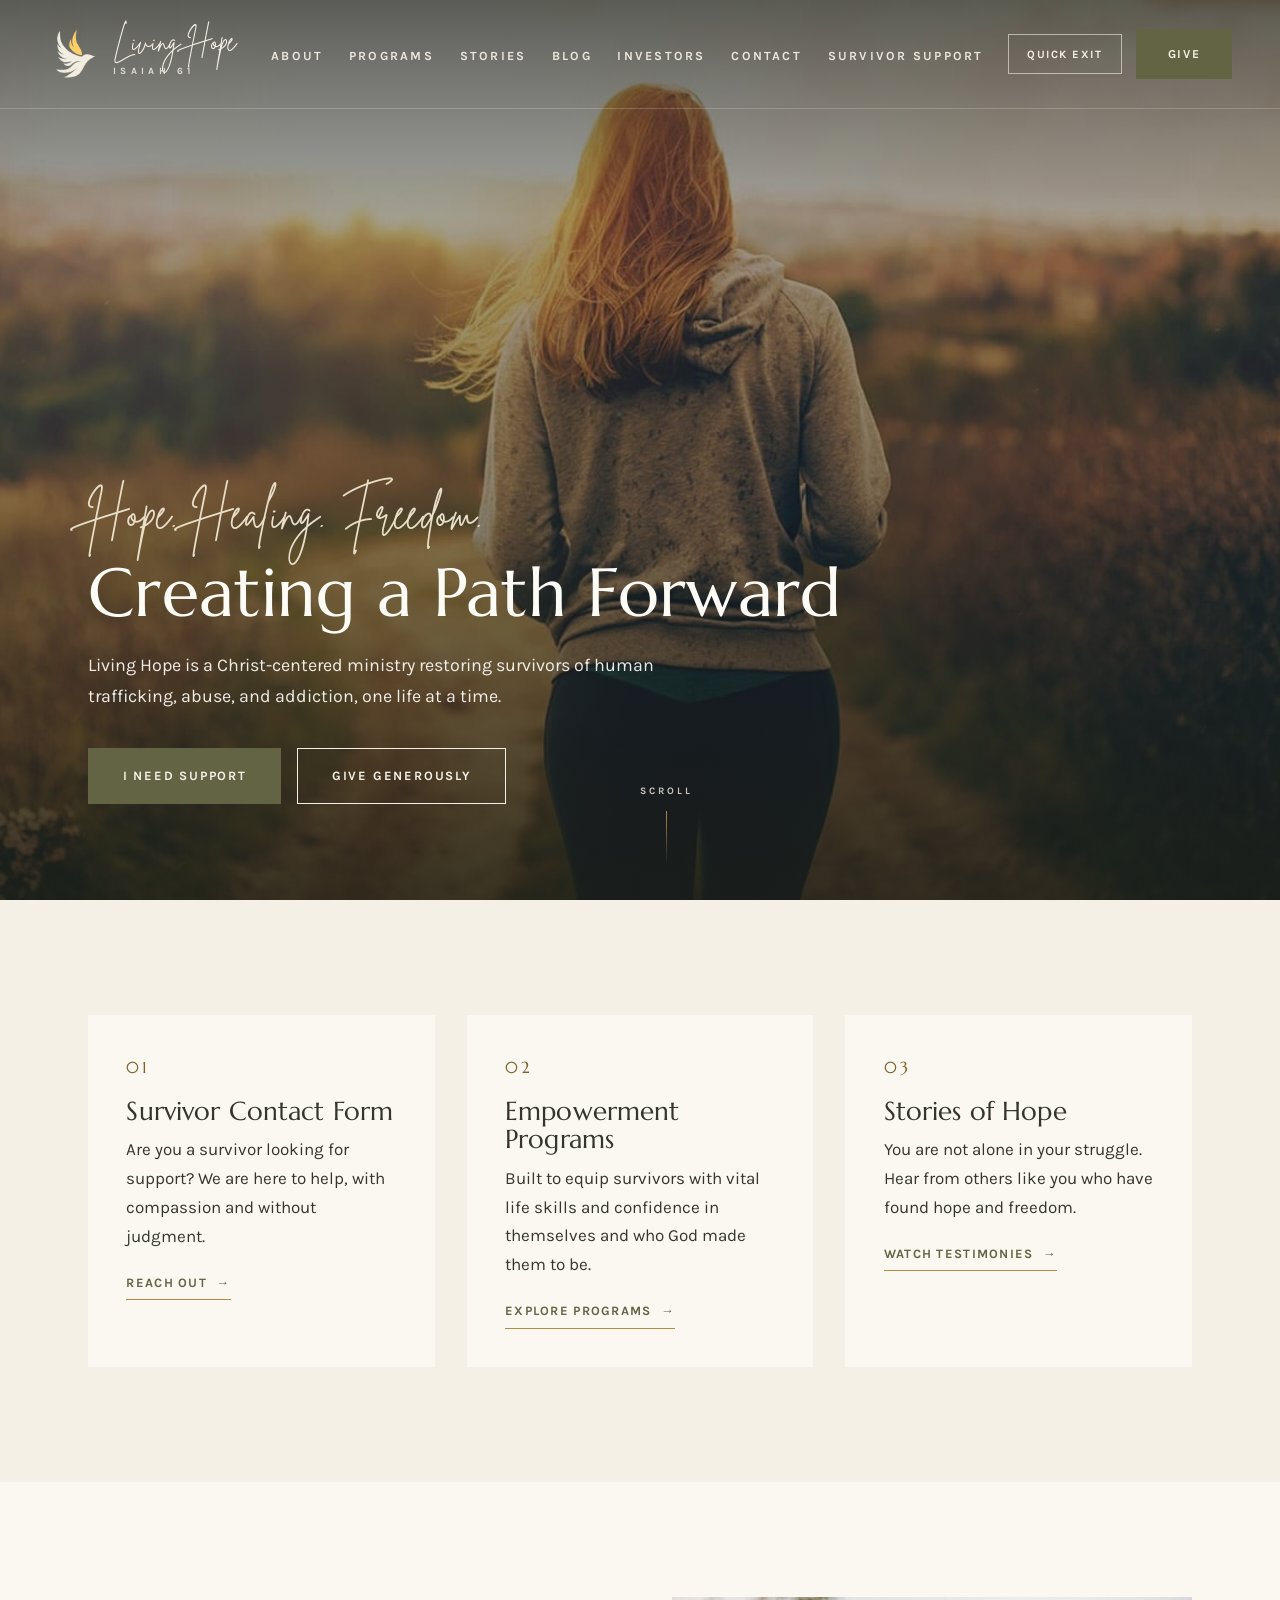
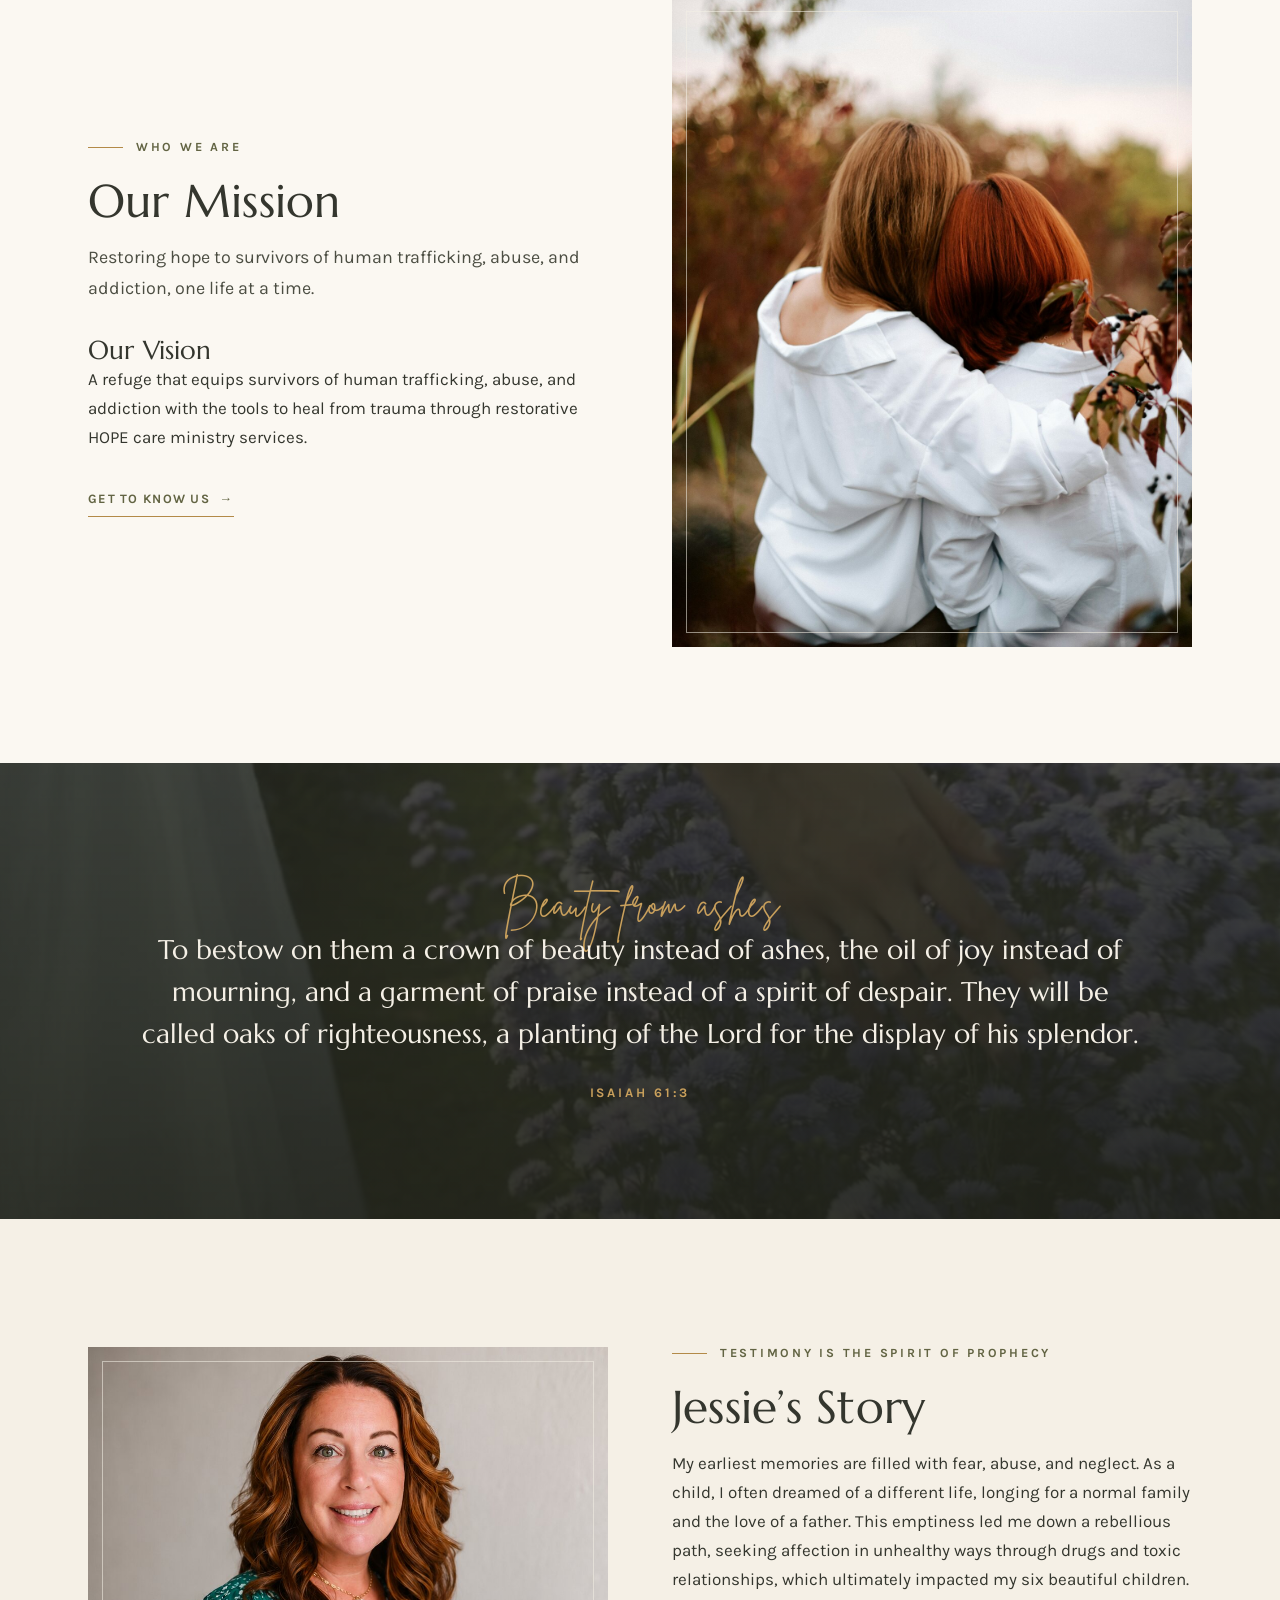
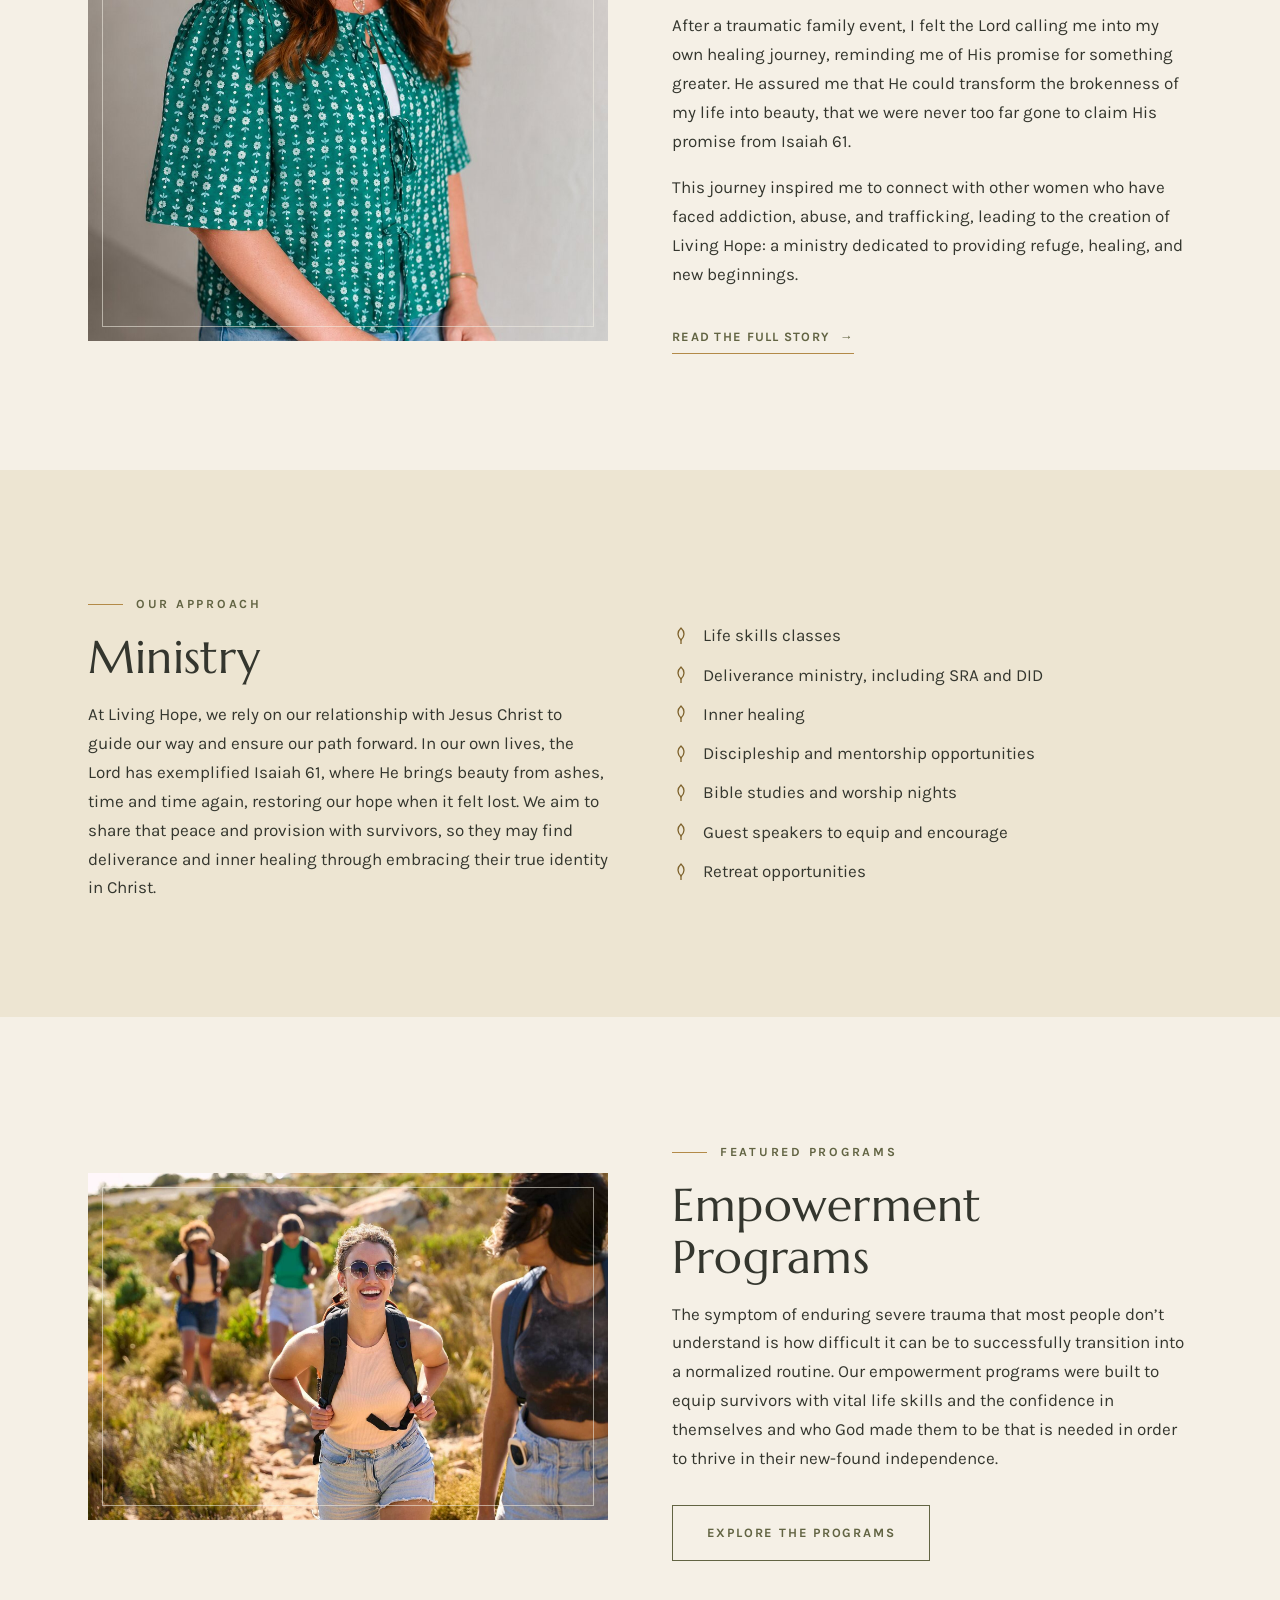
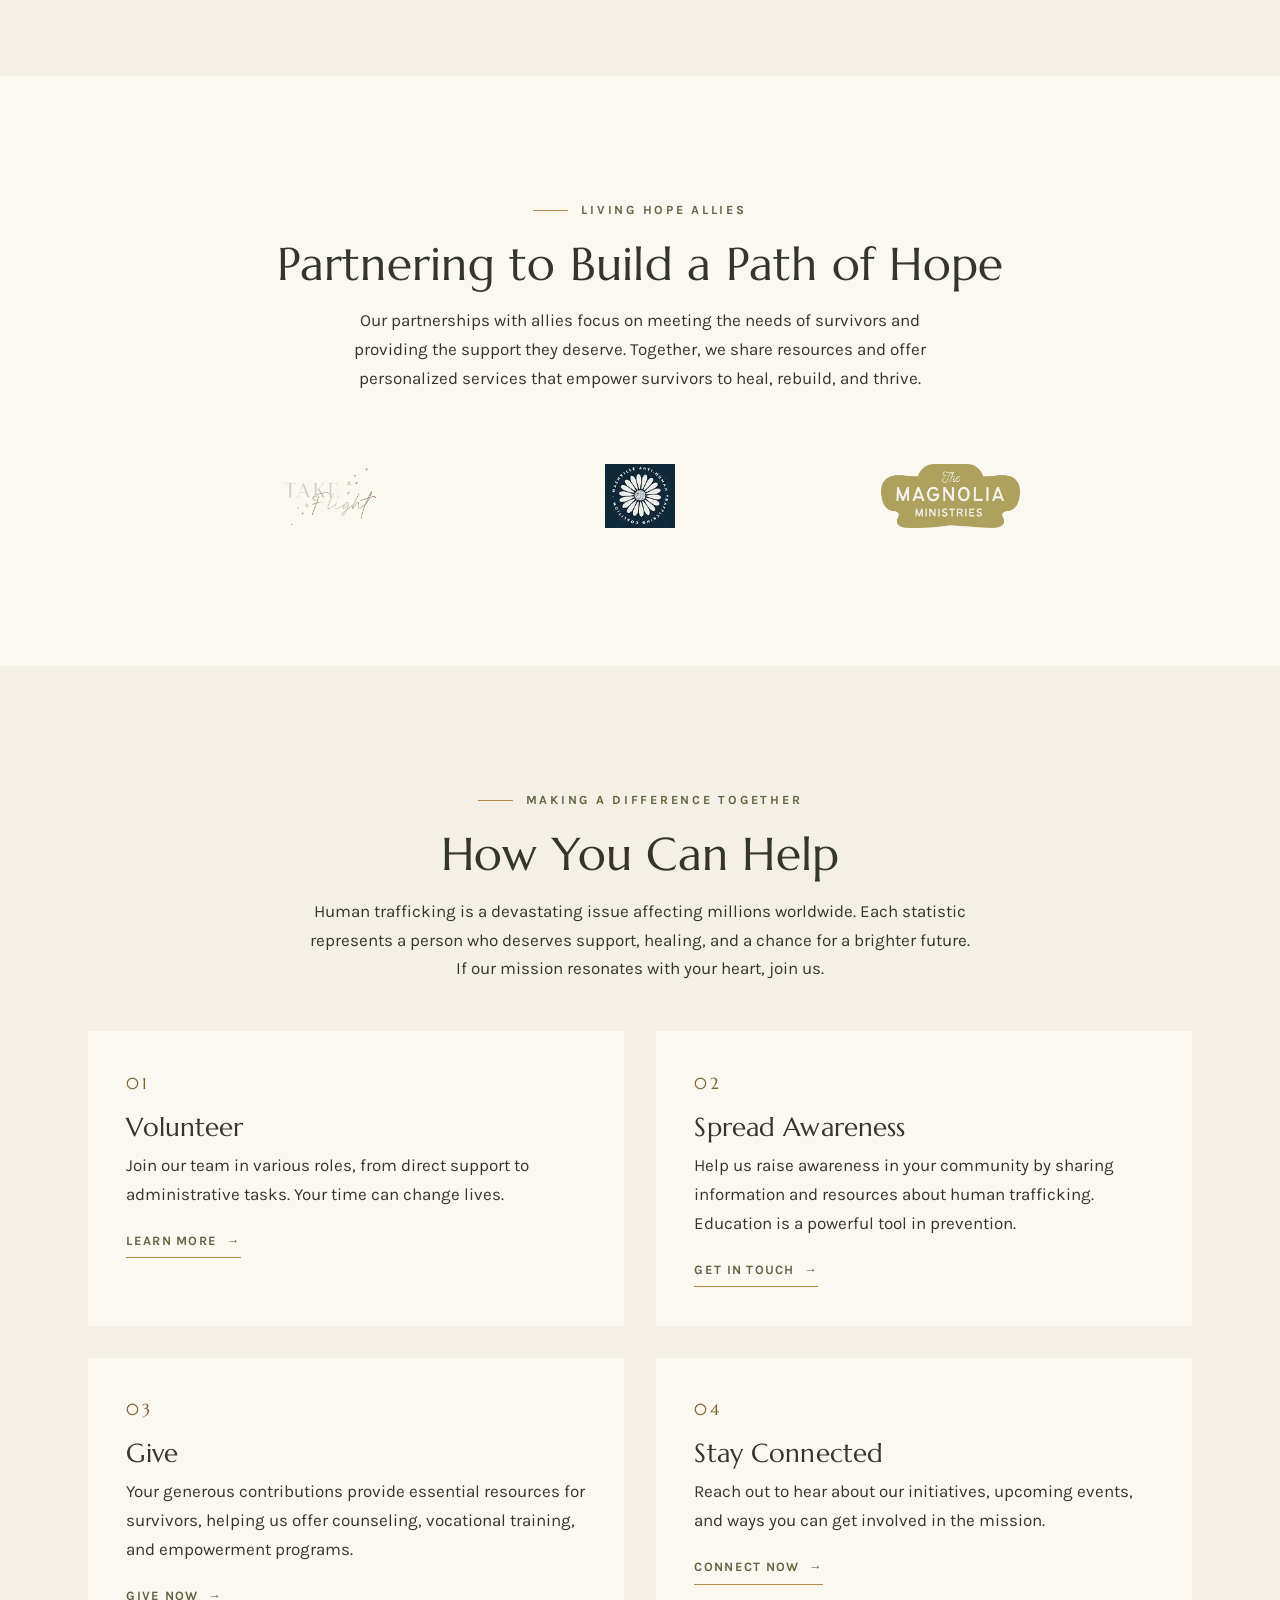
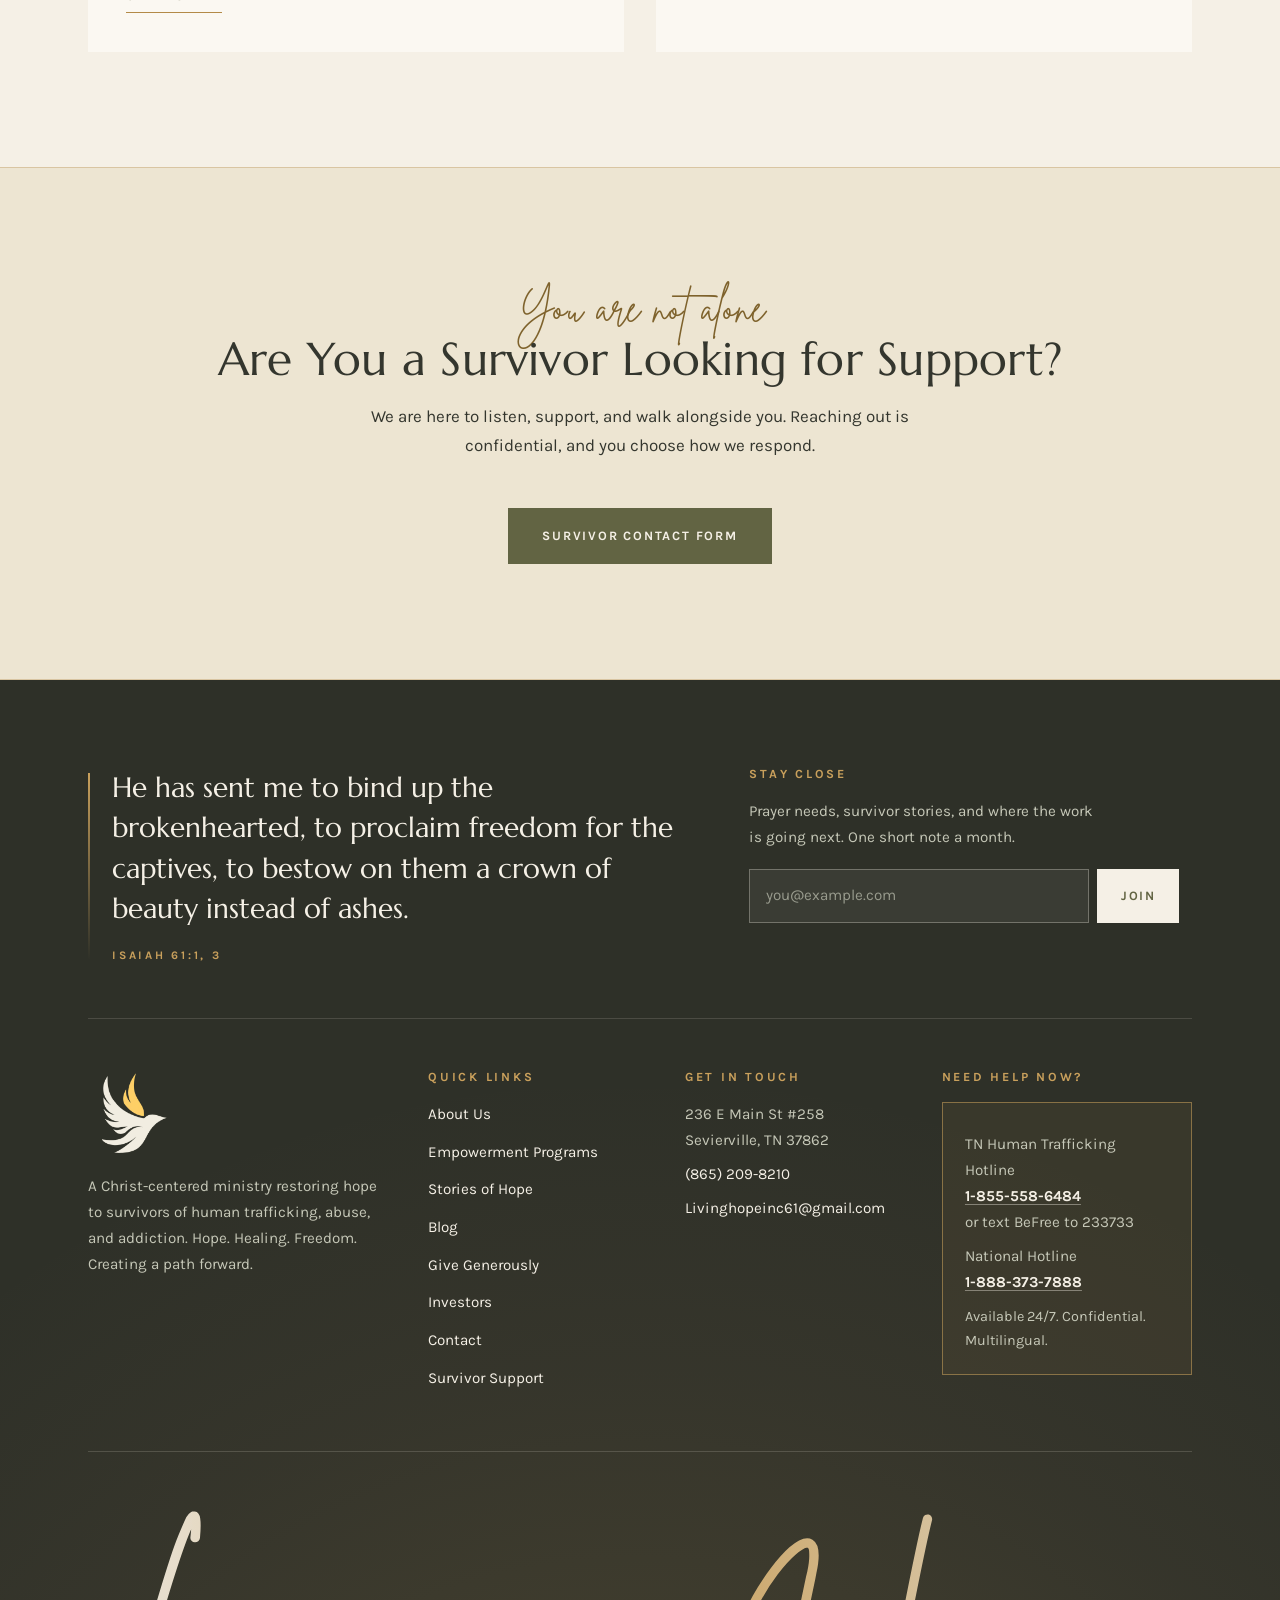
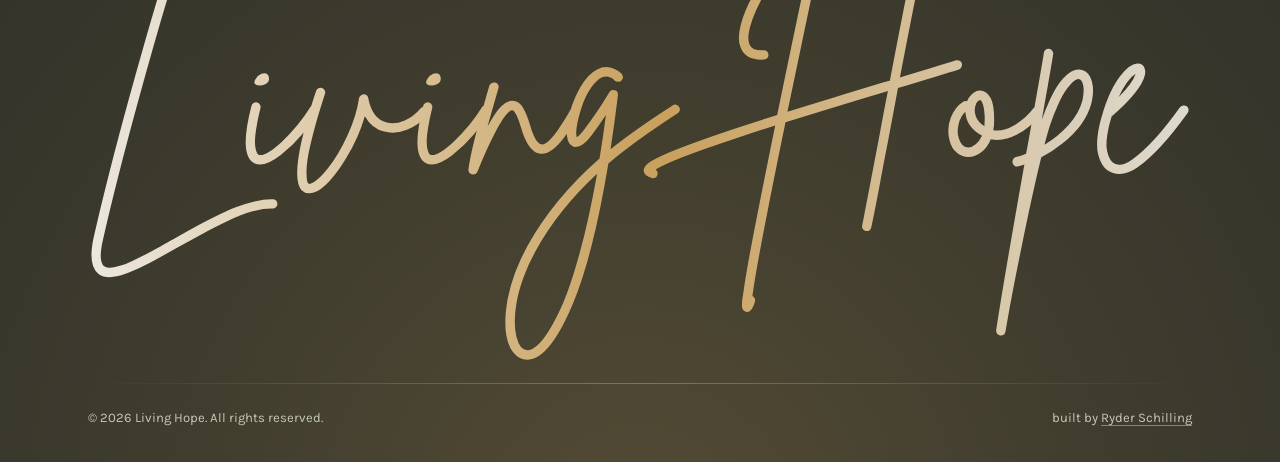
==== index.html @ 020bd579 "Initial commit: Living Hope website Static site build: home, about, programs, stories, blog, give, c" ====
<!DOCTYPE html>
<html lang="en">
<head>
<meta charset="UTF-8">
<meta name="viewport" content="width=device-width, initial-scale=1">
<title>Living Hope | Hope, Healing, and a Path Forward for Survivors</title>
<meta name="description" content="Living Hope is a Christ-centered ministry in Sevierville, Tennessee restoring survivors of human trafficking, abuse, and addiction through inner healing, life skills, and discipleship.">
<link rel="canonical" href="https://livinghope61.com/">
<meta property="og:type" content="website">
<meta property="og:site_name" content="Living Hope">
<meta property="og:title" content="Living Hope | Hope, Healing, and a Path Forward for Survivors">
<meta property="og:description" content="Living Hope is a Christ-centered ministry in Sevierville, Tennessee restoring survivors of human trafficking, abuse, and addiction through inner healing, life skills, and discipleship.">
<meta property="og:url" content="https://livinghope61.com/">
<meta property="og:image" content="https://livinghope61.com/assets/img/lh-logo-full.png">
<meta name="twitter:card" content="summary_large_image">
<link rel="icon" type="image/png" sizes="32x32" href="/favicon-32.png">
<link rel="icon" type="image/png" sizes="16x16" href="/favicon-16.png">
<link rel="apple-touch-icon" href="/apple-touch-icon.png">
<link rel="preload" href="/assets/fonts/marcellus-latin-400-normal.woff2" as="font" type="font/woff2" crossorigin>
<link rel="preload" href="/assets/fonts/karla-latin-400-normal.woff2" as="font" type="font/woff2" crossorigin>
<link rel="stylesheet" href="/css/styles.css">
<script type="application/ld+json">
{
  "@context": "https://schema.org",
  "@type": "NonprofitOrganization",
  "name": "Living Hope",
  "alternateName": "Living Hope Isaiah 61",
  "url": "https://livinghope61.com/",
  "logo": "https://livinghope61.com/assets/img/lh-logo-full.png",
  "email": "Livinghopeinc61@gmail.com",
  "telephone": "+18652098210",
  "description": "A Christ-centered ministry restoring hope to survivors of human trafficking, abuse, and addiction in East Tennessee.",
  "address": {
    "@type": "PostalAddress",
    "streetAddress": "236 E Main St #258",
    "addressLocality": "Sevierville",
    "addressRegion": "TN",
    "postalCode": "37862",
    "addressCountry": "US"
  },
  "areaServed": "Tennessee",
  "nonprofitStatus": "Nonprofit"
}
</script>

</head>
<body>
<a class="skip-link" href="#main">Skip to main content</a>
<header class="site-header">
  <div class="container header-inner">
    <a class="brand" href="/" aria-label="Living Hope, home">
      <img class="brand-dove brand-dove--light" src="/assets/img/lh-dove-ivory.png" alt="" width="40" height="40" decoding="async">
      <img class="brand-dove brand-dove--dark" src="/assets/img/lh-dove-olive.png" alt="" width="40" height="40" decoding="async">
      <span class="brand-text"><span class="brand-name">Living Hope</span><span class="brand-tag">Isaiah 61</span></span>
    </a>
    <nav id="primary-nav" class="primary-nav" aria-label="Primary">
      <ul>
        <li><a href="/about.html">About</a></li>
        <li><a href="/programs.html">Programs</a></li>
        <li><a href="/stories.html">Stories</a></li>
        <li><a href="/blog.html">Blog</a></li>
        <li><a href="/investors.html">Investors</a></li>
        <li><a href="/connect.html">Contact</a></li>
        <li><a href="/survivor-form.html">Survivor Support</a></li>
        <li class="nav-give-mobile"><a href="/give.html">Give Generously</a></li>
      </ul>
    </nav>
    <div class="header-actions">
      <button class="quick-exit" type="button" title="Leave this website quickly. Opens a weather search and removes this page from your Back button.">Quick Exit</button>
      <a class="btn btn--nav" href="/give.html">Give</a>
    </div>
    <button class="nav-toggle" type="button" aria-expanded="false" aria-controls="primary-nav">
      <span></span><span></span><span></span>
      <span class="visually-hidden">Menu</span>
    </button>
  </div>
</header>
<main id="main" tabindex="-1">
<section class="hero">
  <div class="hero__media" style="background-image:url([data-uri]);"><img src="/assets/img/path-sunset.jpg" alt="A woman walking a golden field path toward the sunrise" fetchpriority="high" decoding="async"></div>
  <div class="hero__scrim" aria-hidden="true"></div>
  <div class="hero__content">
    <div class="container">
      <p class="script">Hope. Healing. Freedom.</p>
      <h1>Creating a Path Forward</h1>
      <p class="lead">Living Hope is a Christ-centered ministry restoring survivors of human trafficking, abuse, and addiction, one life at a time.</p>
      <div class="hero__actions">
        <a class="btn" href="/survivor-form.html">I Need Support</a>
        <a class="btn btn--outline-light" href="/give.html">Give Generously</a>
      </div>
    </div>
  </div>
  <div class="hero__cue" aria-hidden="true">
    <span>Scroll</span>
    <span class="hero__cue-line"></span>
  </div>
</section>

<section aria-labelledby="doors-h">
  <div class="container">
    <h2 id="doors-h" class="visually-hidden">Where would you like to start?</h2>
    <div class="grid-3">
      <div class="panel" data-reveal>
        <span class="num">01</span>
        <h3>Survivor Contact Form</h3>
        <p>Are you a survivor looking for support? We are here to help, with compassion and without judgment.</p>
        <p class="mt-2"><a class="link-arrow" href="/survivor-form.html">Reach Out<span aria-hidden="true">&rarr;</span></a></p>
      </div>
      <div class="panel" data-reveal>
        <span class="num">02</span>
        <h3>Empowerment Programs</h3>
        <p>Built to equip survivors with vital life skills and confidence in themselves and who God made them to be.</p>
        <p class="mt-2"><a class="link-arrow" href="/programs.html">Explore Programs<span aria-hidden="true">&rarr;</span></a></p>
      </div>
      <div class="panel" data-reveal>
        <span class="num">03</span>
        <h3>Stories of Hope</h3>
        <p>You are not alone in your struggle. Hear from others like you who have found hope and freedom.</p>
        <p class="mt-2"><a class="link-arrow" href="/stories.html">Watch Testimonies<span aria-hidden="true">&rarr;</span></a></p>
      </div>
    </div>
  </div>
</section>

<section class="band-surface" aria-labelledby="mission-h">
  <div class="container">
    <div class="split">
      <div data-reveal>
        <p class="eyebrow">Who We Are</p>
        <h2 id="mission-h">Our Mission</h2>
        <p class="lead mt-2">Restoring hope to survivors of human trafficking, abuse, and addiction, one life at a time.</p>
        <h3 class="mt-4">Our Vision</h3>
        <p>A refuge that equips survivors of human trafficking, abuse, and addiction with the tools to heal from trauma through restorative HOPE care ministry services.</p>
        <p class="mt-4"><a class="link-arrow" href="/about.html">Get to Know Us<span aria-hidden="true">&rarr;</span></a></p>
      </div>
      <div class="figure-frame" style="background-image:url([data-uri]);" data-reveal><img src="/assets/img/women-embrace-field.jpg" alt="Two women embracing in an open field at dusk" loading="lazy" width="1280" height="1600" decoding="async">
      </div>
    </div>
  </div>
</section>

<section class="band-dark center" aria-label="Scripture">
  <div class="band-media" aria-hidden="true"><img src="/assets/img/lavender-hand.jpg" alt="" loading="lazy" decoding="async"></div>
  <div class="container">
    <p class="script" data-reveal>Beauty from ashes</p>
    <blockquote data-reveal>
      <p>To bestow on them a crown of beauty instead of ashes, the oil of joy instead of mourning, and a garment of praise instead of a spirit of despair. They will be called oaks of righteousness, a planting of the Lord for the display of his splendor.</p>
      <cite>Isaiah 61:3</cite>
    </blockquote>
  </div>
</section>

<section aria-labelledby="story-h">
  <div class="container">
    <div class="split">
      <div class="figure-frame" style="background-image:url([data-uri]);" data-reveal><img src="/assets/img/jessie-coates.jpg" alt="Jessie Coates, founder of Living Hope" loading="lazy" width="1023" height="1168" decoding="async">
      </div>
      <div data-reveal>
        <p class="eyebrow">Testimony Is the Spirit of Prophecy</p>
        <h2 id="story-h">Jessie&rsquo;s Story</h2>
        <div class="prose mt-2">
          <p>My earliest memories are filled with fear, abuse, and neglect. As a child, I often dreamed of a different life, longing for a normal family and the love of a father. This emptiness led me down a rebellious path, seeking affection in unhealthy ways through drugs and toxic relationships, which ultimately impacted my six beautiful children.</p>
          <p>After a traumatic family event, I felt the Lord calling me into my own healing journey, reminding me of His promise for something greater. He assured me that He could transform the brokenness of my life into beauty, that we were never too far gone to claim His promise from Isaiah 61.</p>
          <p>This journey inspired me to connect with other women who have faced addiction, abuse, and trafficking, leading to the creation of Living Hope: a ministry dedicated to providing refuge, healing, and new beginnings.</p>
        </div>
        <p class="mt-4"><a class="link-arrow" href="/about.html#jessie">Read the Full Story<span aria-hidden="true">&rarr;</span></a></p>
      </div>
    </div>
  </div>
</section>

<section class="band-sand" aria-labelledby="approach-h">
  <div class="container">
    <div class="split">
      <div data-reveal>
        <p class="eyebrow">Our Approach</p>
        <h2 id="approach-h">Ministry</h2>
        <p class="mt-2">At Living Hope, we rely on our relationship with Jesus Christ to guide our way and ensure our path forward. In our own lives, the Lord has exemplified Isaiah 61, where He brings beauty from ashes, time and time again, restoring our hope when it felt lost. We aim to share that peace and provision with survivors, so they may find deliverance and inner healing through embracing their true identity in Christ.</p>
      </div>
      <div data-reveal>
        <ul class="check-list">
<li><svg viewBox="0 0 18 18" aria-hidden="true" focusable="false" fill="none" xmlns="http://www.w3.org/2000/svg"><path d="M9 1c-2 1.8-3 3.7-3 6s1 4.2 3 6c2-1.8 3-3.7 3-6s-1-4.2-3-6Z" stroke="currentColor" stroke-width="1.3"/><path d="M9 13v4" stroke="currentColor" stroke-width="1.3"/></svg><span>Life skills classes</span></li>
<li><svg viewBox="0 0 18 18" aria-hidden="true" focusable="false" fill="none" xmlns="http://www.w3.org/2000/svg"><path d="M9 1c-2 1.8-3 3.7-3 6s1 4.2 3 6c2-1.8 3-3.7 3-6s-1-4.2-3-6Z" stroke="currentColor" stroke-width="1.3"/><path d="M9 13v4" stroke="currentColor" stroke-width="1.3"/></svg><span>Deliverance ministry, including SRA and DID</span></li>
<li><svg viewBox="0 0 18 18" aria-hidden="true" focusable="false" fill="none" xmlns="http://www.w3.org/2000/svg"><path d="M9 1c-2 1.8-3 3.7-3 6s1 4.2 3 6c2-1.8 3-3.7 3-6s-1-4.2-3-6Z" stroke="currentColor" stroke-width="1.3"/><path d="M9 13v4" stroke="currentColor" stroke-width="1.3"/></svg><span>Inner healing</span></li>
<li><svg viewBox="0 0 18 18" aria-hidden="true" focusable="false" fill="none" xmlns="http://www.w3.org/2000/svg"><path d="M9 1c-2 1.8-3 3.7-3 6s1 4.2 3 6c2-1.8 3-3.7 3-6s-1-4.2-3-6Z" stroke="currentColor" stroke-width="1.3"/><path d="M9 13v4" stroke="currentColor" stroke-width="1.3"/></svg><span>Discipleship and mentorship opportunities</span></li>
<li><svg viewBox="0 0 18 18" aria-hidden="true" focusable="false" fill="none" xmlns="http://www.w3.org/2000/svg"><path d="M9 1c-2 1.8-3 3.7-3 6s1 4.2 3 6c2-1.8 3-3.7 3-6s-1-4.2-3-6Z" stroke="currentColor" stroke-width="1.3"/><path d="M9 13v4" stroke="currentColor" stroke-width="1.3"/></svg><span>Bible studies and worship nights</span></li>
<li><svg viewBox="0 0 18 18" aria-hidden="true" focusable="false" fill="none" xmlns="http://www.w3.org/2000/svg"><path d="M9 1c-2 1.8-3 3.7-3 6s1 4.2 3 6c2-1.8 3-3.7 3-6s-1-4.2-3-6Z" stroke="currentColor" stroke-width="1.3"/><path d="M9 13v4" stroke="currentColor" stroke-width="1.3"/></svg><span>Guest speakers to equip and encourage</span></li>
<li><svg viewBox="0 0 18 18" aria-hidden="true" focusable="false" fill="none" xmlns="http://www.w3.org/2000/svg"><path d="M9 1c-2 1.8-3 3.7-3 6s1 4.2 3 6c2-1.8 3-3.7 3-6s-1-4.2-3-6Z" stroke="currentColor" stroke-width="1.3"/><path d="M9 13v4" stroke="currentColor" stroke-width="1.3"/></svg><span>Retreat opportunities</span></li>
</ul>
      </div>
    </div>
  </div>
</section>

<section aria-labelledby="programs-h">
  <div class="container">
    <div class="split">
      <div class="figure-frame" style="background-image:url([data-uri]);" data-reveal><img src="/assets/img/women-trail.jpg" alt="Women walking a mountain trail together in the sunshine" loading="lazy" width="1920" height="1282" decoding="async">
      </div>
      <div data-reveal>
        <p class="eyebrow">Featured Programs</p>
        <h2 id="programs-h">Empowerment Programs</h2>
        <p class="mt-2">The symptom of enduring severe trauma that most people don&rsquo;t understand is how difficult it can be to successfully transition into a normalized routine. Our empowerment programs were built to equip survivors with vital life skills and the confidence in themselves and who God made them to be that is needed in order to thrive in their new-found independence.</p>
        <p class="mt-4"><a class="btn btn--ghost" href="/programs.html">Explore the Programs</a></p>
      </div>
    </div>
  </div>
</section>

<section class="band-surface" aria-labelledby="allies-h">
  <div class="container center">
    <p class="eyebrow">Living Hope Allies</p>
    <h2 id="allies-h">Partnering to Build a Path of Hope</h2>
    <p class="max-c mt-2" style="max-width:62ch">Our partnerships with allies focus on meeting the needs of survivors and providing the support they deserve. Together, we share resources and offer personalized services that empower survivors to heal, rebuild, and thrive.</p>
    <div class="allies-grid mt-6">
      <a href="https://takeflightsurvivors.org" rel="noopener"><img src="/assets/img/ally-take-flight.webp" alt="Take Flight" loading="lazy" width="354" height="233" decoding="async"></a>
      <a href="https://nahtcoalition.org" rel="noopener"><img src="/assets/img/ally-naht-coalition.webp" alt="Nashville Anti-Human Trafficking Coalition" loading="lazy" width="107" height="97" decoding="async"></a>
      <a href="https://magnoliaministries.org" rel="noopener"><img src="/assets/img/ally-magnolia-ministries.webp" alt="The Magnolia Ministries" loading="lazy" width="2048" height="945" decoding="async"></a>
    </div>
  </div>
</section>

<section aria-labelledby="help-h">
  <div class="container">
    <div class="center">
      <p class="eyebrow">Making a Difference Together</p>
      <h2 id="help-h">How You Can Help</h2>
      <p class="max-c mt-2" style="max-width:66ch">Human trafficking is a devastating issue affecting millions worldwide. Each statistic represents a person who deserves support, healing, and a chance for a brighter future. If our mission resonates with your heart, join us.</p>
    </div>
    <div class="grid-2 rail-mobile mt-6">
      <div class="panel" data-reveal>
        <span class="num">01</span>
        <h3>Volunteer</h3>
        <p>Join our team in various roles, from direct support to administrative tasks. Your time can change lives.</p>
        <p class="mt-2"><a class="link-arrow" href="/connect.html">Learn More<span aria-hidden="true">&rarr;</span></a></p>
      </div>
      <div class="panel" data-reveal>
        <span class="num">02</span>
        <h3>Spread Awareness</h3>
        <p>Help us raise awareness in your community by sharing information and resources about human trafficking. Education is a powerful tool in prevention.</p>
        <p class="mt-2"><a class="link-arrow" href="/connect.html">Get in Touch<span aria-hidden="true">&rarr;</span></a></p>
      </div>
      <div class="panel" data-reveal>
        <span class="num">03</span>
        <h3>Give</h3>
        <p>Your generous contributions provide essential resources for survivors, helping us offer counseling, vocational training, and empowerment programs.</p>
        <p class="mt-2"><a class="link-arrow" href="/give.html">Give Now<span aria-hidden="true">&rarr;</span></a></p>
      </div>
      <div class="panel" data-reveal>
        <span class="num">04</span>
        <h3>Stay Connected</h3>
        <p>Reach out to hear about our initiatives, upcoming events, and ways you can get involved in the mission.</p>
        <p class="mt-2"><a class="link-arrow" href="/connect.html">Connect Now<span aria-hidden="true">&rarr;</span></a></p>
      </div>
    </div>
  </div>
</section>

<section class="band-cta center" aria-labelledby="cta-h">
  <div class="container">
    <p class="script" data-reveal>You are not alone</p>
    <h2 id="cta-h" data-reveal>Are You a Survivor Looking for Support?</h2>
    <p class="max-c mt-2" style="max-width:56ch" data-reveal>We are here to listen, support, and walk alongside you. Reaching out is confidential, and you choose how we respond.</p>
    <p class="mt-6" data-reveal><a class="btn" href="/survivor-form.html">Survivor Contact Form</a></p>
  </div>
</section>

</main>
<footer class="site-footer">
  <div class="footer__dawn" aria-hidden="true">
    <span class="footer__glow"></span>
    <span class="footer__horizon"></span>
  </div>
  <div class="container">

    <div class="footer-lede">
      <blockquote class="footer-verse">
        <p>He has sent me to bind up the brokenhearted, to proclaim freedom for the captives, to bestow on them a crown of beauty instead of ashes.</p>
        <cite>Isaiah 61:1, 3</cite>
      </blockquote>

      <div class="footer-signup">
        <h2>Stay Close</h2>
        <p>Prayer needs, survivor stories, and where the work is going next. One short note a month.</p>
        <form class="signup" data-mailform data-subject="Newsletter signup">
          <label class="visually-hidden" for="signup-email">Email address</label>
          <div class="signup__row">
            <input id="signup-email" name="Email" type="email" required autocomplete="email" placeholder="you@example.com">
            <button class="btn btn--light" type="submit">Join</button>
          </div>
          <p class="form-status" role="status"></p>
        </form>
      </div>
    </div>

    <div class="footer-grid">
      <div class="footer-brand">
        <img src="/assets/img/lh-dove-ivory.png" alt="Living Hope" width="86" height="86" decoding="async">
        <p>A Christ-centered ministry restoring hope to survivors of human trafficking, abuse, and addiction. Hope. Healing. Freedom. Creating a path forward.</p>
      </div>
      <nav aria-label="Footer">
        <h2>Quick Links</h2>
        <ul class="footer-links">
          <li><a href="/about.html"><span>About Us</span></a></li>
          <li><a href="/programs.html"><span>Empowerment Programs</span></a></li>
          <li><a href="/stories.html"><span>Stories of Hope</span></a></li>
          <li><a href="/blog.html"><span>Blog</span></a></li>
          <li><a href="/give.html"><span>Give Generously</span></a></li>
          <li><a href="/investors.html"><span>Investors</span></a></li>
          <li><a href="/connect.html"><span>Contact</span></a></li>
          <li><a href="/survivor-form.html"><span>Survivor Support</span></a></li>
        </ul>
      </nav>
      <div class="footer-contact">
        <h2>Get in Touch</h2>
        <address>
          <p>236 E Main St #258<br>Sevierville, TN 37862</p>
          <p><a href="tel:+18652098210">(865) 209-8210</a></p>
          <p><a href="mailto:Livinghopeinc61@gmail.com" class="footer-email">Livinghopeinc61@<wbr>gmail.com</a></p>
        </address>
      </div>
      <div class="footer-help">
        <h2>Need Help Now?</h2>
        <div class="hotline-box">
          <p>TN Human Trafficking Hotline<br><a href="tel:18555586484">1-855-558-6484</a><br>or text BeFree to 233733</p>
          <p>National Hotline<br><a href="tel:18883737888">1-888-373-7888</a></p>
          <p class="small">Available 24/7. Confidential. Multilingual.</p>
        </div>
      </div>
    </div>

    <div class="footer-signoff">
      <div class="footer-wordmark-clip">
<svg class="fw" viewBox="36.0 -1032.7 4506.2 1857.7" aria-hidden="true" focusable="false"><defs><linearGradient id="fwGrad" x1="0" y1="0" x2="1" y2="0"><stop offset="0" stop-color="#F5F0E6" stop-opacity=".95"/><stop offset=".52" stop-color="#C9A05C"/><stop offset="1" stop-color="#F5F0E6" stop-opacity=".88"/></linearGradient><mask id="fwInk" maskUnits="userSpaceOnUse" x="-84" y="-1153" width="4746" height="2098"><g class="fw-pen" fill="none" stroke="#fff" stroke-width="84" stroke-linecap="round" stroke-linejoin="round"><path d="M466.8 -988.9 L465.4 -969.1 L474.7 -961.1 L473.4 -914.7" style="--l:79;--d:0.01s;--t:0.00s"/><path d="M465.4 -969.1 L438.9 -955.8 L411.1 -886.9 L370.0 -765.0 L301.1 -537.1 L196.4 -163.5 L115.5 150.6 L70.5 348.0 L67.8 379.8 L70.5 410.3 L83.7 439.4 L101.0 450.0 L134.1 452.7 L177.8 443.4 L221.6 426.2 L275.9 399.7 L489.3 280.4 L613.9 218.1 L662.9 198.3 L717.2 182.4 L783.5 173.1" style="--l:2246;--d:0.42s;--t:0.03s"/><path d="M986.3 -281.4 L981.0 -272.1 L962.4 -209.8 L931.9 -143.6 L922.7 -137.0 L900.1 -129.0 L841.8 -66.7 L807.4 -37.6 L779.5 -19.0 L757.0 -9.8 L735.8 -7.1 L715.9 -13.7 L705.3 -29.6 L698.7 -57.5 L700.0 -121.1 L719.9 -220.4" style="--l:627;--d:0.12s;--t:0.56s"/><path d="M928.0 -139.6 L934.6 -135.6 L934.6 -126.4 L909.4 8.8 L909.4 72.4 L914.7 94.9 L924.0 106.8 L939.9 110.8 L961.1 105.5 L995.6 80.3 L1022.1 51.2 L1079.1 -32.3 L1124.1 -123.7 L1148.0 -196.6 L1161.2 -207.2 L1161.2 -250.9" style="--l:717;--d:0.13s;--t:0.70s"/><path d="M1161.2 -207.2 L1178.5 -196.6 L1191.7 -176.7 L1215.6 -154.2 L1232.8 -144.9 L1255.3 -138.3 L1292.4 -137.0 L1320.3 -142.3 L1353.4 -156.8 L1370.6 -168.8 L1403.8 -178.0 L1406.4 -175.4 L1406.4 -164.8 L1398.5 -87.9 L1402.4 -41.6 L1411.7 -19.0 L1418.4 -12.4 L1436.9 -7.1 L1458.1 -9.8 L1487.3 -23.0 L1531.0 -56.1 L1574.7 -98.5 L1606.6 -135.6 L1641.0 -150.2 L1647.6 -174.1 L1666.2 -212.5 L1691.4 -298.6" style="--l:881;--d:0.17s;--t:0.85s"/><path d="M1641.0 -150.2 L1645.0 -144.9 L1645.0 -126.4 L1651.6 -117.1 L1682.1 -131.7 L1709.9 -179.4 L1744.4 -219.1 L1764.3 -225.7 L1780.2 -223.1 L1792.1 -212.5 L1804.0 -190.0 L1830.5 -111.8 L1853.1 -69.4 L1869.0 -54.8 L1887.5 -50.8 L1908.7 -54.8 L1927.3 -66.7 L1947.2 -86.6 L1976.3 -125.0 L2001.5 -137.0 L2043.9 -260.2 L2075.7 -315.8 L2102.2 -345.0 L2123.4 -358.2 L2155.2 -363.5 L2177.8 -358.2 L2199.0 -343.7" style="--l:916;--d:0.17s;--t:1.04s"/><path d="M2001.5 -137.0 L2008.1 -129.0 L2009.5 -103.8 L2014.8 -85.3 L2028.0 -80.0 L2047.9 -86.6 L2071.7 -111.8 L2131.4 -196.6 L2136.7 -201.9 L2161.9 -212.5 L2180.4 -270.8" style="--l:324;--d:0.06s;--t:1.23s"/><path d="M2161.9 -212.5 L2168.5 -205.9 L2168.5 -199.2 L2151.3 -70.7 L2148.6 -31.0 L2152.6 -27.0 L2184.4 -36.3 L2299.7 -123.7 L2429.6 -211.2 L2433.6 -211.2" style="--l:530;--d:0.10s;--t:1.31s"/><path d="M2152.6 -27.0 L2142.0 -8.4 L2140.7 4.8 L2128.7 27.3 L2132.7 34.0 L2130.1 69.7 L2106.2 193.0 L2069.1 350.6 L2036.0 467.2 L2010.8 540.1 L1972.3 630.2 L1944.5 683.2 L1907.4 738.9 L1869.0 776.0 L1847.8 786.6 L1823.9 789.2 L1802.7 783.9 L1785.5 768.0 L1766.9 729.6 L1757.6 672.6 L1761.6 595.8 L1774.9 528.2 L1812.0 422.2 L1846.4 353.3 L1879.6 297.6 L1955.1 191.6 L2006.8 130.7 L2082.4 52.5 L2096.9 39.3 L2127.4 30.0" style="--l:1831;--d:0.34s;--t:1.43s"/><path d="M1652.9 -117.1 L1647.6 -94.6 L1618.5 -12.4 L1607.9 34.0" style="--l:158;--d:0.03s;--t:1.79s"/><path d="M1647.6 -123.7 L1666.2 -143.6" style="--l:27;--d:0.01s;--t:1.84s"/><path d="M1403.8 -178.0 L1418.4 -207.2 L1421.0 -220.4" style="--l:46;--d:0.01s;--t:1.87s"/><path d="M730.5 -323.8 L742.4 -329.1 L754.4 -341.0" style="--l:30;--d:0.01s;--t:1.98s"/><path d="M1431.6 -323.8 L1443.5 -329.1 L1455.5 -341.0" style="--l:30;--d:0.01s;--t:2.08s"/><path d="M2788.8 -432.4 L2751.7 -437.7 L2739.7 -443.0 L2722.5 -458.9 L2714.5 -477.5 L2711.9 -513.3 L2717.2 -550.4 L2747.7 -632.5 L2776.8 -686.8 L2812.6 -742.5 L2857.7 -802.1 L2896.1 -844.5 L2926.6 -871.0 L2951.8 -885.6 L2965.0 -888.2 L2983.6 -885.6 L2992.9 -875.0 L2998.2 -837.9 L2994.2 -791.5 L2876.2 -232.4 L2870.9 -180.7 L2865.6 -176.7 L2865.6 -172.7 L2857.7 -164.8 L2823.2 -160.8 L2760.9 -140.9 L2574.1 -78.7 L2430.9 -25.7 L2368.6 2.2 L2340.8 18.1 L2332.8 36.6 L2339.5 49.9" style="--l:1945;--d:0.37s;--t:2.19s"/><path d="M2857.7 -164.8 L2856.4 -126.4 L2795.4 170.4 L2741.1 459.3 L2729.1 533.5 L2726.5 593.1" style="--l:770;--d:0.14s;--t:2.57s"/><path d="M2870.9 -180.7 L2910.7 -187.3 L3280.5 -301.3 L3314.9 -305.2 L3332.2 -322.5 L3366.6 -326.4 L3582.6 -394.0" style="--l:747;--d:0.14s;--t:2.74s"/><path d="M3332.2 -322.5 L3330.8 -337.0 L3334.8 -371.5 L3377.2 -590.1 L3435.5 -877.6 L3454.1 -961.1 L3462.0 -985.0" style="--l:676;--d:0.13s;--t:2.90s"/><path d="M3318.9 -306.6 L3313.6 -250.9 L3214.2 261.9" style="--l:578;--d:0.11s;--t:3.05s"/><path d="M3956.4 -439.1 L3915.3 -203.2 L3902.1 -171.4 L3868.9 -160.8 L3825.2 -129.0 L3793.4 -114.4 L3754.9 -106.5 L3713.9 -107.8 L3707.2 -113.1 L3707.2 -121.1 L3712.5 -126.4 L3713.9 -199.2 L3704.6 -243.0 L3691.3 -262.8 L3678.1 -266.8 L3659.5 -262.8 L3647.6 -250.9 L3639.6 -231.0 L3631.7 -221.8 L3605.2 -215.1 L3591.9 -203.2 L3576.0 -175.4 L3569.4 -154.2 L3565.4 -123.7 L3572.0 -84.0 L3578.7 -68.1 L3593.3 -49.5 L3610.5 -40.2 L3625.1 -37.6 L3642.3 -38.9 L3658.2 -44.2 L3672.8 -54.8 L3688.7 -72.0 L3698.0 -87.9 L3701.9 -109.1 L3705.9 -113.1" style="--l:1094;--d:0.21s;--t:3.25s"/><path d="M3631.7 -221.8 L3635.7 -219.1 L3638.3 -184.7 L3648.9 -159.5 L3679.4 -129.0 L3705.9 -121.1" style="--l:137;--d:0.03s;--t:3.48s"/><path d="M3903.4 -172.7 L3907.4 -168.8 L3907.4 -151.5 L3918.0 -140.9 L3915.3 -115.8 L3910.0 -98.5 L3907.4 -54.8 L3898.1 -41.6 L3891.5 -8.4 L3886.2 0.8 L3879.5 55.2 L3854.3 173.1 L3797.4 475.2 L3761.6 691.2" style="--l:887;--d:0.17s;--t:3.53s"/><path d="M3886.2 0.8 L3878.2 -7.1 L3872.9 -7.1 L3843.7 -3.1 L3829.2 2.2" style="--l:61;--d:0.01s;--t:3.71s"/><path d="M3907.4 -54.8 L3916.6 -45.5 L3953.7 -53.5 L4018.7 -101.2 L4053.1 -135.6 L4082.3 -174.1 L4106.2 -221.8 L4115.4 -257.5 L4116.8 -302.6 L4112.8 -325.1 L4106.2 -339.7 L4096.9 -349.0 L4082.3 -352.9 L4061.1 -350.3 L4053.1 -346.3 L4029.3 -325.1 L4001.5 -286.7 L3971.0 -227.1 L3945.8 -159.5 L3919.3 -142.3" style="--l:711;--d:0.13s;--t:3.74s"/><path d="M4509.1 -208.5 L4424.2 -99.9 L4343.4 -17.7 L4307.6 10.1 L4279.8 26.0 L4249.3 32.6 L4232.1 31.3 L4209.5 23.4 L4193.6 7.5 L4177.7 -29.6 L4173.8 -56.1 L4173.8 -85.3 L4184.4 -154.2 L4197.6 -199.2 L4222.8 -236.3 L4228.1 -241.6 L4258.6 -250.9 L4307.6 -307.9 L4326.2 -342.3 L4328.8 -366.2 L4320.9 -374.1 L4298.3 -370.2 L4263.9 -337.0 L4229.4 -280.1 L4224.1 -253.6 L4225.4 -240.3" style="--l:1050;--d:0.20s;--t:3.98s"/><path d="M4226.8 -245.6 L4244.0 -262.8" style="--l:24;--d:0.00s;--t:4.20s"/></g></mask></defs><path d="M790.0 156Q798.0 156 803.5 161.5Q809.0 167 809.0 175Q809.0 180 806.0 184.5Q803.0 189 798.5 191.5Q794.0 194 789.0 194Q753.0 193 707.5 205.5Q662.0 218 604.0 246.0Q546.0 274 508.0 294.5Q470.0 315 403.0 352Q327.0 395 289.0 415.5Q251.0 436 203.0 455.0Q155.0 474 124.0 474Q97.0 474 79.0 461Q33.0 426 60.0 308Q135.0 -21 268.0 -486Q300.0 -598 326.5 -685.0Q353.0 -772 371.5 -828.5Q390.0 -885 406.0 -923.5Q422.0 -962 430.5 -981.0Q439.0 -1000 448.0 -1009.0Q457.0 -1018 461.0 -1018.5Q465.0 -1019 472.0 -1018Q490.0 -1016 494.0 -990.0Q498.0 -964 493.0 -910Q492.0 -902 486.0 -897.0Q480.0 -892 472.0 -892.5Q464.0 -893 458.5 -899.0Q453.0 -905 454.0 -913Q456.0 -931 457.0 -946Q405.0 -827 297.0 -446Q169.0 5 98.0 317Q76.0 410 102.0 430Q109.0 435 120.0 436.0Q131.0 437 146.5 433.0Q162.0 429 177.0 424.5Q192.0 420 215.0 409.0Q238.0 398 254.0 390.0Q270.0 382 297.5 367.0Q325.0 352 340.0 343.5Q355.0 335 384.0 319Q440.0 287 469.5 271.0Q499.0 255 551.5 228.5Q604.0 202 639.0 188.5Q674.0 175 715.5 165.0Q757.0 155 790.0 156Z M978.0 -201Q950.0 -157 910.5 -109.5Q871.0 -62 821.5 -24.0Q772.0 14 738.0 14Q726.0 14 717.0 10Q650.0 -19 703.0 -225Q705.0 -233 712.0 -237.0Q719.0 -241 726.5 -239.0Q734.0 -237 738.0 -230.0Q742.0 -223 740.0 -216Q728.0 -168 722.5 -131.5Q717.0 -95 717.5 -76.0Q718.0 -57 721.5 -44.5Q725.0 -32 727.5 -29.5Q730.0 -27 732.0 -26Q758.0 -15 826.5 -78.0Q895.0 -141 945.0 -222Q950.0 -228 957.5 -230.0Q965.0 -232 972.0 -228.0Q979.0 -224 980.5 -216.0Q982.0 -208 978.0 -201ZM736.0 -308Q707.0 -310 718.0 -332Q728.0 -350 744.0 -356Q769.0 -364 774.0 -343Q779.0 -323 759.0 -313Q749.0 -308 736.0 -308Z M1425.0 -191Q1387.0 -147 1338.0 -127.5Q1289.0 -108 1245.0 -120Q1194.0 -133 1166.0 -183Q1141.0 -96 1090.0 -12Q1056.0 45 1021.0 82.5Q986.0 120 958.0 129Q948.0 132 939.0 132Q921.0 132 909.0 120Q851.0 61 967.0 -286Q969.0 -293 976.5 -296.5Q984.0 -300 991.5 -297.5Q999.0 -295 1002.5 -288.0Q1006.0 -281 1003.0 -273Q974.0 -185 956.0 -115.5Q938.0 -46 932.5 -9.5Q927.0 27 928.0 52.0Q929.0 77 931.0 83.5Q933.0 90 936.0 92Q939.0 95 946.0 92Q974.0 83 1016.0 29.0Q1058.0 -25 1095.0 -104.5Q1132.0 -184 1142.0 -255Q1143.0 -262 1148.5 -266.5Q1154.0 -271 1161.0 -272Q1177.0 -272 1180.0 -256Q1196.0 -172 1255.0 -157Q1288.0 -148 1326.5 -164.0Q1365.0 -180 1395.0 -216Q1401.0 -222 1408.5 -222.5Q1416.0 -223 1422.5 -218.0Q1429.0 -213 1429.5 -205.0Q1430.0 -197 1425.0 -191Z M1679.0 -201Q1651.0 -157 1611.5 -109.5Q1572.0 -62 1522.5 -24.0Q1473.0 14 1439.0 14Q1427.0 14 1418.0 10Q1351.0 -19 1404.0 -225Q1406.0 -233 1413.0 -237.0Q1420.0 -241 1427.5 -239.0Q1435.0 -237 1439.0 -230.0Q1443.0 -223 1441.0 -216Q1429.0 -168 1423.5 -131.5Q1418.0 -95 1418.5 -76.0Q1419.0 -57 1422.5 -44.5Q1426.0 -32 1428.5 -29.5Q1431.0 -27 1433.0 -26Q1459.0 -15 1527.5 -78.0Q1596.0 -141 1646.0 -222Q1651.0 -228 1658.5 -230.0Q1666.0 -232 1673.0 -228.0Q1680.0 -224 1681.5 -216.0Q1683.0 -208 1679.0 -201ZM1437.0 -308Q1408.0 -310 1419.0 -332Q1429.0 -350 1445.0 -356Q1470.0 -364 1475.0 -343Q1480.0 -323 1460.0 -313Q1450.0 -308 1437.0 -308Z M2043.0 -197Q2009.0 -137 1984.0 -102.0Q1959.0 -67 1933.0 -47.0Q1907.0 -27 1882.0 -30Q1832.0 -36 1803.0 -138Q1782.0 -207 1767.0 -207Q1764.0 -208 1758.5 -204.5Q1753.0 -201 1741.0 -186.5Q1729.0 -172 1714.5 -147.0Q1700.0 -122 1676.5 -73.0Q1653.0 -24 1626.0 43Q1621.0 55 1608.0 55Q1606.0 55 1604.0 54Q1587.0 50 1589.0 33Q1599.0 -49 1664.0 -272Q1671.0 -295 1674.0 -307Q1677.0 -315 1684.0 -318.5Q1691.0 -322 1698.5 -320.0Q1706.0 -318 1710.0 -311.0Q1714.0 -304 1711.0 -296Q1709.0 -289 1701.0 -261Q1679.0 -184 1667.0 -141Q1699.0 -201 1723.0 -224.0Q1747.0 -247 1769.0 -246Q1795.0 -245 1810.5 -219.0Q1826.0 -193 1840.0 -148Q1862.0 -71 1887.0 -68Q1899.0 -66 1916.5 -81.5Q1934.0 -97 1954.0 -126.5Q1974.0 -156 1984.5 -173.0Q1995.0 -190 2009.0 -216Q2013.0 -223 2021.0 -225.0Q2029.0 -227 2036.0 -223.0Q2043.0 -219 2045.0 -211.5Q2047.0 -204 2043.0 -197Z M2443.0 -195Q2263.0 -78 2160.0 10Q2097.0 390 2013.0 588.0Q1929.0 786 1849.0 808Q1838.0 811 1828.0 811Q1796.0 811 1773.0 783Q1730.0 729 1742.0 610Q1756.0 482 1829.0 348Q1936.0 155 2124.0 -10Q2138.0 -95 2150.0 -188Q2118.0 -140 2091.0 -104Q2049.0 -49 2019.0 -58Q1995.0 -65 1991.0 -102Q1988.0 -137 2001.5 -192.5Q2015.0 -248 2046.0 -302.0Q2077.0 -356 2114.0 -374Q2165.0 -400 2213.0 -357Q2219.0 -351 2219.5 -343.5Q2220.0 -336 2214.5 -330.0Q2209.0 -324 2201.0 -323.5Q2193.0 -323 2187.0 -328Q2151.0 -361 2114.0 -328Q2072.0 -290 2047.0 -207.5Q2022.0 -125 2031.0 -97Q2042.0 -104 2060.0 -127Q2124.0 -211 2163.0 -280Q2171.0 -293 2186.0 -288.5Q2201.0 -284 2199.0 -268Q2185.0 -153 2169.0 -48Q2262.0 -124 2422.0 -227Q2429.0 -232 2436.5 -230.0Q2444.0 -228 2448.5 -221.5Q2453.0 -215 2451.5 -207.0Q2450.0 -199 2443.0 -195ZM1838.0 771Q1865.0 764 1896.5 723.0Q1928.0 682 1965.0 603.0Q2002.0 524 2041.5 381.0Q2081.0 238 2114.0 52Q1956.0 198 1863.0 367Q1833.0 421 1813.5 475.0Q1794.0 529 1786.0 573.0Q1778.0 617 1778.0 654.5Q1778.0 692 1785.0 718.0Q1792.0 744 1803.0 759Q1818.0 777 1838.0 771Z M3603.0 -399Q3604.0 -393 3603.0 -388.5Q3602.0 -384 3599.0 -380.0Q3596.0 -376 3591.0 -374Q3524.0 -353 3342.0 -298Q3328.0 -221 3302.0 -84Q3281.0 23 3271.5 75.0Q3262.0 127 3250.5 186.0Q3239.0 245 3233.0 271Q3230.0 286 3214.0 286Q3212.0 286 3210.0 286Q3203.0 284 3198.5 277.5Q3194.0 271 3196.0 263Q3207.0 207 3264.0 -91Q3288.0 -221 3301.0 -286Q3300.0 -286 3299.5 -285.5Q3299.0 -285 3298.0 -285Q3024.0 -202 2883.0 -158Q2767.0 405 2748.0 551Q2754.0 554 2757.5 561.0Q2761.0 568 2758.0 575Q2753.0 589 2750.0 596.0Q2747.0 603 2741.0 609.5Q2735.0 616 2728.0 616Q2725.0 616 2721.0 615Q2707.0 612 2705.5 594.0Q2704.0 576 2710.0 544Q2716.0 498 2731.0 413Q2758.0 266 2811.0 3Q2825.0 -67 2841.0 -145Q2754.0 -117 2685.0 -94Q2412.0 -4 2353.0 35Q2363.0 42 2361.0 54Q2358.0 70 2342.0 70Q2340.0 70 2338.0 69Q2306.0 63 2304.0 40Q2304.0 24 2325.0 7.5Q2346.0 -9 2410.0 -36Q2494.0 -71 2651.0 -124Q2737.0 -152 2849.0 -188Q2900.0 -435 2967.0 -753L2972.0 -773Q2980.0 -811 2980.0 -835.5Q2980.0 -860 2978.0 -864.5Q2976.0 -869 2974.0 -870.0Q2972.0 -871 2967.5 -870.0Q2963.0 -869 2951.0 -862.0Q2939.0 -855 2925.0 -843Q2890.0 -813 2851.5 -762.0Q2813.0 -711 2783.0 -656Q2762.0 -616 2749.0 -581.0Q2736.0 -546 2732.5 -519.5Q2729.0 -493 2736.0 -476Q2747.0 -449 2793.0 -452Q2801.0 -453 2807.0 -447.5Q2813.0 -442 2813.5 -434.0Q2814.0 -426 2809.0 -420.0Q2804.0 -414 2796.0 -414Q2722.0 -409 2700.0 -462Q2685.0 -497 2700.5 -556.5Q2716.0 -616 2749.5 -675.0Q2783.0 -734 2823.5 -787.5Q2864.0 -841 2899.0 -872Q2959.0 -924 2993.0 -903Q3034.0 -879 3009.0 -766L3005.0 -745Q2941.0 -440 2891.0 -201Q3027.0 -243 3287.0 -322Q3290.0 -323 3294.0 -324.0Q3298.0 -325 3302.0 -326.5Q3306.0 -328 3309.0 -328Q3411.0 -863 3444.0 -992Q3446.0 -1000 3453.0 -1004.0Q3460.0 -1008 3467.5 -1006.0Q3475.0 -1004 3479.0 -997.0Q3483.0 -990 3481.0 -983Q3449.0 -857 3350.0 -341Q3514.0 -390 3579.0 -411Q3586.0 -413 3593.5 -409.5Q3601.0 -406 3603.0 -399Z M3926.0 -191Q3885.0 -138 3828.0 -108.0Q3771.0 -78 3721.0 -89Q3707.0 -55 3682.0 -35.5Q3657.0 -16 3630.0 -16H3629.0Q3602.0 -17 3581.5 -34.5Q3561.0 -52 3553.0 -83Q3540.0 -132 3557.5 -176.5Q3575.0 -221 3608.0 -242Q3615.0 -247 3624.0 -244Q3633.0 -266 3649.5 -278.0Q3666.0 -290 3684.0 -287Q3694.0 -285 3702.5 -278.5Q3711.0 -272 3719.5 -258.0Q3728.0 -244 3732.0 -215.0Q3736.0 -186 3734.0 -146Q3733.0 -136 3731.0 -126Q3769.0 -118 3815.5 -145.0Q3862.0 -172 3895.0 -215Q3900.0 -221 3908.0 -222.0Q3916.0 -223 3922.5 -218.0Q3929.0 -213 3930.0 -205.0Q3931.0 -197 3926.0 -191ZM3630.0 -55Q3644.0 -55 3659.5 -68.0Q3675.0 -81 3685.0 -103Q3620.0 -139 3617.0 -201Q3597.0 -182 3589.5 -150.0Q3582.0 -118 3590.0 -94Q3601.0 -55 3630.0 -55ZM3695.0 -148Q3697.0 -172 3695.5 -189.5Q3694.0 -207 3692.0 -218.0Q3690.0 -229 3687.0 -236.0Q3684.0 -243 3681.5 -246.0Q3679.0 -249 3678.0 -249H3677.0Q3673.0 -249 3667.0 -242.5Q3661.0 -236 3658.0 -225Q3652.0 -204 3660.0 -182.0Q3668.0 -160 3695.0 -142Q3695.0 -145 3695.0 -148Z M4094.0 -371Q4124.0 -362 4134.0 -323.5Q4144.0 -285 4131.0 -234Q4107.0 -146 4013.0 -71Q3974.0 -39 3927.0 -15Q3891.0 132 3846.5 350.5Q3802.0 569 3781.0 696Q3778.0 712 3762.0 712Q3760.0 712 3759.0 712Q3754.0 711 3750.0 708.0Q3746.0 705 3744.0 700.0Q3742.0 695 3743.0 690Q3769.0 515 3858.0 14Q3846.0 18 3834.0 21Q3826.0 24 3819.0 20.0Q3812.0 16 3810.0 8.0Q3808.0 0 3812.0 -7.0Q3816.0 -14 3824.0 -16Q3844.0 -21 3865.0 -30Q3872.0 -65 3884.0 -134Q3936.0 -426 3937.0 -439Q3937.0 -447 3942.5 -452.5Q3948.0 -458 3955.0 -458Q3963.0 -459 3969.0 -453.5Q3975.0 -448 3976.0 -440Q3976.0 -432 3929.0 -168Q3944.0 -210 3959.5 -244.0Q3975.0 -278 3988.5 -300.0Q4002.0 -322 4016.0 -337.0Q4030.0 -352 4041.0 -359.5Q4052.0 -367 4062.5 -370.5Q4073.0 -374 4080.5 -373.5Q4088.0 -373 4094.0 -371ZM4094.0 -244Q4103.0 -283 4098.5 -307.0Q4094.0 -331 4083.0 -334Q4082.0 -335 4080.0 -335Q4074.0 -335 4066.5 -330.5Q4059.0 -326 4047.0 -313.5Q4035.0 -301 4022.5 -281.5Q4010.0 -262 3994.5 -228.0Q3979.0 -194 3964.0 -150Q3954.0 -120 3940.0 -66Q3997.0 -101 4038.5 -147.0Q4080.0 -193 4094.0 -244Z M4525.0 -197Q4412.0 -39 4319.0 27Q4282.0 53 4246.0 53Q4218.0 53 4197.0 38Q4185.0 29 4175.5 14.0Q4166.0 -1 4159.0 -28.0Q4152.0 -55 4156.5 -99.0Q4161.0 -143 4179.0 -199V-200Q4207.0 -291 4247.0 -344.0Q4287.0 -397 4319.0 -398Q4342.0 -399 4349.0 -378Q4360.0 -349 4323.0 -296.0Q4286.0 -243 4214.0 -182Q4202.0 -143 4197.0 -110.0Q4192.0 -77 4193.5 -57.5Q4195.0 -38 4200.5 -23.5Q4206.0 -9 4210.5 -3.0Q4215.0 3 4220.0 7Q4250.0 29 4297.0 -5Q4385.0 -67 4493.0 -219Q4498.0 -225 4506.0 -226.5Q4514.0 -228 4520.5 -223.5Q4527.0 -219 4528.0 -211.0Q4529.0 -203 4525.0 -197ZM4312.0 -356Q4277.0 -334 4243.0 -261Q4301.0 -319 4312.0 -356Z" fill="url(#fwGrad)" mask="url(#fwInk)"/></svg>
      </div>
    </div>

    <div class="footer-bottom">
      <span>&copy; <span id="yr">2026</span> Living Hope. All rights reserved.</span>
      <span class="footer__credit">built by <a href="https://ryderschilling.com" rel="noopener">Ryder Schilling</a></span>
    </div>
  </div>
</footer>
<script src="/js/main.js" defer></script>
</body>
</html>
---- css/styles.css ----
/* ============================================================
   Living Hope, livinghope61.com
   Palette and direction from Jessie Coates' brand brief.
   built by Ryder Schilling, ryderschilling.com
   ============================================================ */

/* ---------- Fonts (self-hosted) ---------- */
@font-face {
  font-family: 'Marcellus';
  src: url('../assets/fonts/marcellus-latin-400-normal.woff2') format('woff2');
  font-weight: 400; font-style: normal; font-display: swap;
}
@font-face {
  font-family: 'Karla';
  src: url('../assets/fonts/karla-latin-400-normal.woff2') format('woff2');
  font-weight: 400; font-style: normal; font-display: swap;
}
@font-face {
  font-family: 'Karla';
  src: url('../assets/fonts/karla-latin-500-normal.woff2') format('woff2');
  font-weight: 500; font-style: normal; font-display: swap;
}
@font-face {
  font-family: 'Karla';
  src: url('../assets/fonts/karla-latin-700-normal.woff2') format('woff2');
  font-weight: 700; font-style: normal; font-display: swap;
}
@font-face {
  font-family: 'Brittany Signature';
  src: url('../assets/fonts/brittany-signature.woff2') format('woff2');
  font-weight: 400; font-style: normal; font-display: swap;
}

/* ---------- Tokens ---------- */
:root {
  /* Jessie's palette, verbatim from her brief */
  --bg: #F5F0E6;            /* Warm Ivory, primary background */
  --surface: #FBF8F2;       /* Soft Warm White, cards and alternating sections */
  --sand: #EDE5D2;          /* deeper cream band */
  --olive: #626443;         /* Living Hope Olive, primary brand */
  --olive-deep: #4C4E33;    /* hover / active */
  --sage: #96957A;          /* decorative only, fails contrast for text */
  --gold: #B38A48;          /* Antique Gold, thin lines and icons only */
  --gold-deep: #7E622C;     /* gold that passes 4.5:1 on ivory, for text */
  --wood: #B58B60;          /* Warm Wood, small accents */
  --ink: #34362E;           /* Soft Charcoal, body text */
  --ink-2: #4C4E43;         /* secondary text */
  --muted: #68695C;         /* captions, 4.9:1 on ivory */

  /* dark ground (footer, scripture band) */
  --dark: #2E3028;
  --ondark: #F5F0E6;
  --ondark-2: #C6C8B8;
  --gold-ondark: #C9A05C;

  --border: rgba(52, 54, 46, 0.16);

  --font-head: 'Marcellus', 'Georgia', serif;
  --font-body: 'Karla', 'Helvetica Neue', Arial, sans-serif;
  --font-script: 'Brittany Signature', 'Segoe Script', cursive;

  --ease: cubic-bezier(.22, 1, .36, 1);

  --s-1: .5rem; --s-2: 1rem; --s-3: 1.5rem; --s-4: 2rem;
  --s-6: 3rem; --s-8: 4rem; --s-12: 6rem; --s-16: 8rem;

  --gutter: clamp(1.25rem, 4.5vw, 3rem);   /* .container's side padding, named so a rail can break out of it */

  --header-h: 76px;
  --header-h-lg: 108px;
}

/* ---------- Reset / base ---------- */
*, *::before, *::after { margin: 0; padding: 0; box-sizing: border-box; }

html {
  font-size: 16px;
  scroll-behavior: smooth;
  scroll-padding-top: calc(var(--header-h) + 12px);
}

body {
  font-family: var(--font-body);
  background: var(--bg);
  color: var(--ink);
  line-height: 1.7;
  -webkit-font-smoothing: antialiased;
  font-size: 1.0625rem;
}

img, video { max-width: 100%; display: block; }
a { color: inherit; }
ul[class], ol[class] { list-style: none; }
button { font-family: inherit; cursor: pointer; }

:focus-visible {
  outline: 2px solid var(--olive);
  outline-offset: 3px;
}
.on-dark :focus-visible, .site-footer :focus-visible, .band-dark :focus-visible {
  outline-color: var(--ondark);
}

::selection { background: var(--olive); color: var(--bg); }

/* ---------- Skip link ---------- */
.skip-link {
  position: absolute; left: 1rem; top: -100px; z-index: 300;
  background: var(--olive); color: var(--bg);
  padding: .75rem 1.25rem; font-weight: 700; text-decoration: none;
  transition: top .2s var(--ease);
}
.skip-link:focus-visible { top: 1rem; }

/* ---------- Type ---------- */
h1, h2, h3, h4 {
  font-family: var(--font-head);
  font-weight: 400;
  color: var(--ink);
  line-height: 1.12;
  letter-spacing: .005em;
  text-wrap: balance;
}
h1 { font-size: clamp(2.5rem, 5.5vw, 4.25rem); }
h2 { font-size: clamp(1.9rem, 3.6vw, 2.9rem); }
h3 { font-size: clamp(1.3rem, 2vw, 1.6rem); }

.lead { font-size: clamp(1.1rem, 1.4vw, 1.25rem); color: var(--ink-2); }
.small { font-size: .9rem; }

.eyebrow {
  display: inline-flex; align-items: center; gap: .8rem;
  font-size: .78rem; font-weight: 700;
  letter-spacing: .22em; text-transform: uppercase;
  color: var(--olive); margin-bottom: 1.1rem;
}
.eyebrow::before {
  content: ""; width: 2.2rem; height: 1px; background: var(--gold);
}

.script {
  font-family: var(--font-script);
  font-size: clamp(1.9rem, 3.2vw, 2.8rem);
  line-height: 1.25;
  color: var(--olive);
  letter-spacing: .01em;
}

p + p { margin-top: 1rem; }

.prose p { margin-top: 1.1rem; }
.prose p:first-child { margin-top: 0; }

/* ---------- Layout ---------- */
.container {
  width: 100%; max-width: 1200px; margin: 0 auto;
  padding: 0 var(--gutter);
}
.container--narrow { max-width: 820px; }

section { padding: clamp(4rem, 9vw, 7.5rem) 0; }

.split {
  display: grid; grid-template-columns: 1fr 1fr;
  gap: clamp(2.5rem, 5vw, 5rem); align-items: center;
}
.grid-3 { display: grid; grid-template-columns: repeat(3, 1fr); gap: var(--s-4); }
.grid-2 { display: grid; grid-template-columns: repeat(2, 1fr); gap: var(--s-4); }

@media (max-width: 860px) {
  .split, .grid-3, .grid-2 { grid-template-columns: 1fr; }
}

/* ---------- Phones: a card grid becomes a swipe rail ----------
   Four stacked cards is four screens of scrolling for what is one idea.
   As a rail it is one screen, and the sliver of the next card IS the
   affordance, so no dots and no arrows are needed.
   ⚠️ It has to bleed past the container gutter or card 1 starts inset and
   the rail reads as a cropped box. Breaking out needs the matching
   scroll-padding-inline back, or the snap lands card 1 flush on the
   screen edge. ⚠️ snap-align is START: center opens the rail on card 2. */
@media (max-width: 860px) {
  .rail-mobile {
    display: flex; gap: var(--s-3);
    margin-inline: calc(var(--gutter) * -1);
    padding-inline: var(--gutter);
    overflow-x: auto;
    scroll-snap-type: x mandatory;
    scroll-padding-inline: var(--gutter);
    overscroll-behavior-x: contain;
    -webkit-overflow-scrolling: touch;
    scrollbar-width: none;
  }
  .rail-mobile::-webkit-scrollbar { display: none; }
  .rail-mobile > * {
    flex: 0 0 min(76%, 310px);
    scroll-snap-align: start;
  }
  /* flex stretches them, so every card is as tall as the tallest: the rail
     reads as one band rather than a ragged row */
  .rail-mobile > .panel { display: flex; flex-direction: column; }
  .rail-mobile > .panel > .mt-2:last-child { margin-top: auto; padding-top: 1rem; }
}

/* ---------- Buttons ---------- */
.btn {
  display: inline-flex; align-items: center; justify-content: center; gap: .6rem;
  padding: 1rem 2.1rem;
  border-radius: 0; border: 1.5px solid var(--olive);
  background: var(--olive); color: var(--bg);
  font-size: .8rem; font-weight: 700;
  letter-spacing: .14em; text-transform: uppercase;
  text-decoration: none; white-space: nowrap;
  transition: background .25s var(--ease), border-color .25s var(--ease), color .25s var(--ease), transform .25s var(--ease);
  min-height: 44px;
}
.btn:hover { background: var(--olive-deep); border-color: var(--olive-deep); transform: translateY(-2px); }

.btn--ghost { background: transparent; color: var(--olive); }
.btn--ghost:hover { background: var(--olive); color: var(--bg); }

.btn--light { background: var(--bg); border-color: var(--bg); color: var(--olive); }
.btn--light:hover { background: var(--surface); border-color: var(--surface); }

.btn--outline-light { background: transparent; border-color: var(--bg); color: var(--bg); }
.btn--outline-light:hover { background: var(--bg); color: var(--olive); }

.link-arrow {
  display: inline-flex; align-items: center; gap: .6rem;
  font-weight: 700; letter-spacing: .1em; text-transform: uppercase; font-size: .8rem;
  color: var(--olive); text-decoration: none;
  border-bottom: 1px solid var(--gold); padding-bottom: .35rem;
  transition: gap .25s var(--ease);
}
.link-arrow:hover { gap: 1rem; }

/* ---------- Header ----------
   Transparent over the hero, solid ivory once scrolled or when the
   mobile panel is open. .site-header--solid forces the solid state
   (pages without a photo hero). */
.site-header {
  position: fixed; top: 0; left: 0; right: 0; z-index: 200;
  background: transparent;
  border-bottom: 1px solid rgba(245, 240, 230, .22);
  transition: background .35s var(--ease), border-color .35s var(--ease);
}
/* Solid, and no backdrop-filter. It was 96% ivory over a blur, so the
   HERO PHOTO was bleeding through at 4%, and a backdrop-filter samples
   what is painted behind it, which the compositor updates a frame late
   while you scroll. That reads as a photo ghosting under the bar. The
   blur was doing almost nothing at 96% opacity anyway. */
.site-header.is-scrolled,
.site-header.nav-open,
.site-header--solid {
  background: var(--bg);
  border-bottom-color: var(--border);
}

.header-inner {
  display: flex; align-items: center;
  min-height: var(--header-h);
}

/* Brand */
.brand {
  display: inline-flex; align-items: center; gap: .8rem;
  text-decoration: none; flex: 0 0 auto;
}
.brand-dove { width: 40px; height: auto; }
.brand-text { display: flex; flex-direction: column; }
.brand-name {
  font-family: var(--font-script);
  font-size: 1.45rem; line-height: 1; white-space: nowrap;
  color: var(--bg);
  transition: color .35s var(--ease);
}
.brand-tag {
  font-family: var(--font-body); font-size: .55rem;
  font-weight: 700; letter-spacing: .42em; text-transform: uppercase;
  white-space: nowrap; margin-top: .45rem;
  color: rgba(245, 240, 230, .85);
  transition: color .35s var(--ease);
}
.brand-dove--light { display: block; }
.brand-dove--dark { display: none; }
.is-scrolled .brand-dove--light, .nav-open .brand-dove--light, .site-header--solid .brand-dove--light { display: none; }
.is-scrolled .brand-dove--dark, .nav-open .brand-dove--dark, .site-header--solid .brand-dove--dark { display: block; }
.is-scrolled .brand-name, .nav-open .brand-name, .site-header--solid .brand-name { color: var(--olive); }
.is-scrolled .brand-tag, .nav-open .brand-tag, .site-header--solid .brand-tag { color: var(--gold-deep); }

/* ---------- Header: tall at the top, shrinks on scroll ----------
   The compact size is the resting truth: every offset (--header-h,
   scroll-padding-top) is measured against it, and reduced motion and
   JS-off both land there. The expanded state is an enhancement that
   only exists at scrollY 0 with motion allowed. */
@media (prefers-reduced-motion: no-preference) {
  .header-inner { transition: min-height .55s var(--ease); }
  .brand-dove { transition: width .55s var(--ease); }
  .brand-name { transition: color .35s var(--ease), font-size .55s var(--ease); }
  .brand-tag { transition: color .35s var(--ease), font-size .55s var(--ease), letter-spacing .55s var(--ease); }
  .primary-nav a { transition: color .35s var(--ease), font-size .55s var(--ease); }
  .primary-nav ul { transition: gap .55s var(--ease); }
  .btn--nav, .quick-exit { transition: padding .55s var(--ease), font-size .55s var(--ease), background .25s var(--ease), border-color .25s var(--ease), color .25s var(--ease), transform .25s var(--ease); }

  .site-header--top .header-inner { min-height: var(--header-h-lg); }
  .site-header--top .brand-dove { width: 52px; }
  .site-header--top .brand-name { font-size: 1.72rem; }
  .site-header--top .brand-tag { font-size: .6rem; letter-spacing: .46em; }
  .site-header--top .primary-nav a { font-size: .78rem; }
  .site-header--top .primary-nav ul { gap: clamp(1.3rem, 2vw, 2.3rem); }
  .site-header--top .btn--nav { padding: .85rem 1.9rem; font-size: .76rem; }
  .site-header--top .quick-exit { padding: .72rem 1.15rem; font-size: .7rem; }

  /* A phone has no room for the tall bar, and the burger panel needs the
     compact one so the drawer starts where it always does. */
  @media (max-width: 1150px) {
    .site-header--top .header-inner { min-height: 90px; }
    .site-header--top .brand-dove { width: 46px; }
    .site-header--top .brand-name { font-size: 1.58rem; }
  }
}

/* Links, centered between brand and actions */
.primary-nav { flex: 1 1 auto; display: flex; justify-content: center; padding: 0 2rem; }
.primary-nav ul { display: flex; align-items: center; gap: clamp(1.1rem, 1.7vw, 1.95rem); list-style: none; }
.primary-nav a {
  position: relative; white-space: nowrap;
  font-size: .72rem; font-weight: 700; letter-spacing: .18em; text-transform: uppercase;
  color: rgba(245, 240, 230, .92); text-decoration: none; padding: .5rem 0;
  transition: color .35s var(--ease);
}
.primary-nav a::after {
  content: ""; position: absolute; left: 0; right: 100%; bottom: 0;
  height: 1px; background: var(--gold);
  transition: right .3s var(--ease);
}
.primary-nav a:hover::after, .primary-nav a[aria-current="page"]::after { right: 0; }
.primary-nav a:hover { color: var(--bg); }
.is-scrolled .primary-nav a, .nav-open .primary-nav a, .site-header--solid .primary-nav a { color: var(--ink-2); }
.is-scrolled .primary-nav a:hover, .site-header--solid .primary-nav a:hover { color: var(--olive); }
.is-scrolled .primary-nav a[aria-current="page"], .site-header--solid .primary-nav a[aria-current="page"] { color: var(--olive); }

/* Right actions */
.header-actions { display: flex; align-items: center; gap: .9rem; flex: 0 0 auto; margin-left: 1.5rem; }
.btn--nav {
  padding: .7rem 1.6rem; font-size: .72rem; min-height: 40px;
}
.quick-exit {
  border: 1px solid rgba(245, 240, 230, .6); background: transparent;
  color: var(--bg);
  font-size: .66rem; font-weight: 700; letter-spacing: .14em; text-transform: uppercase;
  padding: .7rem 1rem; border-radius: 0; min-height: 40px; white-space: nowrap;
  transition: background .2s, color .2s, border-color .35s var(--ease);
}
.quick-exit:hover { background: var(--bg); color: var(--ink); }
.is-scrolled .quick-exit, .nav-open .quick-exit, .site-header--solid .quick-exit {
  border-color: rgba(52, 54, 46, .45); color: var(--ink);
}
.is-scrolled .quick-exit:hover, .site-header--solid .quick-exit:hover { background: var(--ink); color: var(--bg); }

.site-header :focus-visible { outline-color: var(--bg); }
.site-header.is-scrolled :focus-visible, .site-header.nav-open :focus-visible, .site-header--solid :focus-visible { outline-color: var(--olive); }

/* Toggle */
.nav-toggle {
  display: none; background: none; border: 1px solid rgba(245, 240, 230, .6);
  width: 44px; height: 44px; border-radius: 0; margin-left: .9rem;
  flex-direction: column; align-items: center; justify-content: center; gap: 5px;
  transition: border-color .35s var(--ease);
}
.nav-toggle span {
  display: block; width: 20px; height: 2px; background: var(--bg);
  transition: transform .25s var(--ease), opacity .2s, background .35s var(--ease);
}
.is-scrolled .nav-toggle, .nav-open .nav-toggle, .site-header--solid .nav-toggle { border-color: var(--olive); }
.is-scrolled .nav-toggle span, .nav-open .nav-toggle span, .site-header--solid .nav-toggle span { background: var(--olive); }
.nav-toggle[aria-expanded="true"] span:nth-child(1) { transform: translateY(7px) rotate(45deg); }
.nav-toggle[aria-expanded="true"] span:nth-child(2) { opacity: 0; }
.nav-toggle[aria-expanded="true"] span:nth-child(3) { transform: translateY(-7px) rotate(-45deg); }

@media (max-width: 1150px) {
  .nav-toggle { display: inline-flex; }
  .header-actions .btn--nav { display: none; }
  .header-actions { margin-left: auto; }
  .primary-nav {
    position: absolute; top: 100%; left: 0; right: 0; display: block;
    background: var(--surface); border-bottom: 1px solid var(--border);
    padding: 1.25rem clamp(1.25rem, 4.5vw, 3rem) 1.75rem;
  }
  .primary-nav[hidden] { display: none; }
  .primary-nav ul { flex-direction: column; align-items: stretch; gap: .25rem; }
  .primary-nav a { display: block; padding: .85rem .25rem; font-size: .9rem; color: var(--ink-2); }
  .primary-nav a::after { display: none; }
  .primary-nav a[aria-current="page"] { color: var(--olive); }
  .primary-nav .nav-give-mobile { margin-top: 1rem; }
  .primary-nav .nav-give-mobile a {
    display: inline-flex; background: var(--olive); color: var(--bg);
    padding: .85rem 1.8rem; letter-spacing: .14em;
  }
}
/* ==========================================================
   Mobile menu: full screen, opens as a circle out of the burger
   ==========================================================
   Gated on .js. Without JS the plain drawer above still applies, so a
   scripting-off phone never gets a full-screen sheet stuck open.

   The header keeps z-index 200 and this sits INSIDE it at z-index 1,
   with the brand, Quick Exit and the burger lifted to 2. On this site
   that is not a nicety: Quick Exit is the escape hatch and it has to
   stay reachable every second the menu is up. */
@media (max-width: 1150px) {
  .js .primary-nav {
    position: fixed; inset: 0; z-index: 1;
    display: flex; flex-direction: column; justify-content: center;
    padding: calc(var(--header-h) + 1.25rem) clamp(1.5rem, 7vw, 3rem) 2.25rem;
    border-bottom: 0;
    overflow-y: auto; overscroll-behavior: contain;
    background:
      radial-gradient(135% 52% at 50% 100%, rgba(201, 160, 92, .22), rgba(201, 160, 92, 0) 62%),
      linear-gradient(158deg, #4C4E33 0%, #3B3D2C 48%, #2E3028 100%);
    /* the circle grows from the burger's own centre; JS writes --mx/--my/--mr */
    clip-path: circle(0px at var(--mx, 100%) var(--my, 38px));
    visibility: hidden;
    /* ⚠️ No transition until JS arms it. Declared here, the jump from the
       pre-.js visible drawer to hidden RUNS the `visibility 0s .72s` delay,
       so the closed menu stays visibility:visible (and its 8 links stay in
       the tab order) for the first 720ms of every page load. */
    transition: none;
  }
  .js .primary-nav.nav-ready {
    transition: clip-path .72s cubic-bezier(.76, 0, .24, 1), visibility 0s .72s;
  }
  /* visibility, not clip alone: an invisible full-screen layer still eats taps */
  .js .primary-nav:not(.is-open) { pointer-events: none; }
  .js .primary-nav[hidden] { display: flex; }
  .js .primary-nav.is-open {
    clip-path: circle(var(--mr, 160vmax) at var(--mx, 100%) var(--my, 38px));
    visibility: visible;
  }
  .js .primary-nav.nav-ready.is-open {
    transition: clip-path .85s cubic-bezier(.76, 0, .24, 1), visibility 0s 0s;
  }

  .js .primary-nav ul {
    counter-reset: navi;
    flex-direction: column; align-items: stretch; gap: 0;
    width: 100%; max-width: 30rem; margin: 0 auto;
  }
  .js .primary-nav li {
    counter-increment: navi;
    border-top: 1px solid rgba(245, 240, 230, .13);
    margin: 0;
  }
  .js .primary-nav li:last-child { border-bottom: 1px solid rgba(245, 240, 230, .13); }

  .js .primary-nav a,
  .js .primary-nav .nav-give-mobile a {
    display: flex; align-items: baseline; gap: .9rem;
    background: none; padding: .58rem .1rem;
    font-family: var(--font-head); font-weight: 400;
    font-size: clamp(1.7rem, 8vw, 2.6rem); line-height: 1.2;
    letter-spacing: 0; text-transform: none;
    color: var(--ondark);
  }
  /* 01..08. #E3C489 not --gold-ondark: the darker gold measures 3.5:1 on this
     bed, which is fine for display type and NOT for a .68rem number. */
  .js .primary-nav a::before {
    content: counter(navi, decimal-leading-zero);
    flex: 0 0 auto;
    font-family: var(--font-body); font-size: .66rem; font-weight: 700;
    letter-spacing: .2em; color: #E3C489;
  }
  .js .primary-nav a[aria-current="page"] { color: #E3C489; }

  /* the word, letter by letter. No overflow clip: these labels have
     descenders (Programs, Giving) and a clip would slice them. */
  .js .primary-nav .nav-word { display: inline-block; }
  .js .primary-nav .ltr {
    display: inline-block; white-space: pre;
    transform: translateY(.55em); opacity: 0;
    transition: transform .72s var(--ease), opacity .5s var(--ease);
    transition-delay: var(--ld, 0s);
  }
  .js .primary-nav.is-open .ltr { transform: none; opacity: 1; }

  /* header chrome while the menu is up: transparent over the olive,
     light logo, light burger. These override the .nav-open rules that
     make the bar solid ivory, so they must out-specify them. */
  .site-header.nav-open { background: transparent; border-bottom-color: rgba(245, 240, 230, .18); }
  .site-header.nav-open .brand,
  .site-header.nav-open .header-actions,
  .site-header.nav-open .nav-toggle { position: relative; z-index: 2; }
  .site-header.nav-open .brand-dove--light { display: block; }
  .site-header.nav-open .brand-dove--dark { display: none; }
  .site-header.nav-open .brand-name { color: var(--bg); }
  .site-header.nav-open .brand-tag { color: rgba(245, 240, 230, .85); }
  .site-header.nav-open .nav-toggle { border-color: rgba(245, 240, 230, .6); }
  .site-header.nav-open .nav-toggle span { background: var(--bg); }
  .site-header.nav-open .quick-exit { border-color: rgba(245, 240, 230, .6); color: var(--bg); }
  .site-header.nav-open .quick-exit:hover { background: var(--bg); color: var(--ink); }
  .site-header.nav-open :focus-visible { outline-color: var(--bg); }
}

@media (max-width: 1150px) and (prefers-reduced-motion: reduce) {
  /* no circle, no letter wave. visibility still does the hiding, and the
     delayed visibility transition has to go or the sheet lingers on close. */
  .js .primary-nav, .js .primary-nav.nav-ready, .js .primary-nav.nav-ready.is-open { transition: none; clip-path: none; }
  .js .primary-nav .ltr { transform: none; opacity: 1; transition: none; }
}

/* ---------- Phones: the brand has to yield ----------
   The bar carries brand + dove + Quick Exit + burger, and the script
   wordmark is wide. Measured at the top-of-page (tall) state: the gap
   between the brand and Quick Exit was 5.8px at 390 and 0 at 360 and
   320, where the burger also ran 22px past the right edge. Both the
   resting and the --top sizes shrink, or the collision just comes back
   the moment the page is scrolled to the top.
   Placed after the --top block on purpose: same specificity, later wins. */
@media (max-width: 480px) {
  .brand { gap: .55rem; }
  .brand-dove { width: 32px; }
  .brand-name { font-size: 1.1rem; }
  .brand-tag { font-size: .48rem; letter-spacing: .28em; margin-top: .3rem; }
  .header-actions { gap: .5rem; }
  .quick-exit { padding: .68rem .78rem; font-size: .6rem; letter-spacing: .1em; }
  .nav-toggle { margin-left: .5rem; width: 42px; height: 42px; }
  /* Quick Exit and the burger sit side by side: same height or the row reads crooked */
  .quick-exit { min-height: 42px; }
}
@media (max-width: 480px) and (prefers-reduced-motion: no-preference) {
  .site-header--top .brand-dove { width: 36px; }
  .site-header--top .brand-name { font-size: 1.18rem; }
  .site-header--top .brand-tag { font-size: .5rem; letter-spacing: .3em; }
  .site-header--top .quick-exit { padding: .7rem .82rem; font-size: .62rem; }
}

/* 320 is the floor. At 480's sizes the gap there was still only 9.9px. */
@media (max-width: 359px) {
  .brand-dove { width: 28px; }
  .brand-name { font-size: .98rem; }
  .brand-tag { font-size: .44rem; letter-spacing: .24em; }
  .quick-exit { padding: .68rem .6rem; font-size: .56rem; }
}
@media (max-width: 359px) and (prefers-reduced-motion: no-preference) {
  .site-header--top .brand-dove { width: 30px; }
  .site-header--top .brand-name { font-size: 1.02rem; }
  .site-header--top .brand-tag { font-size: .45rem; letter-spacing: .25em; }
  .site-header--top .quick-exit { padding: .7rem .64rem; font-size: .58rem; }
}

@media (min-width: 1151px) {
  .primary-nav .nav-give-mobile { display: none; }

  /* Three-column grid so the links sit on the true page centre, not on the
     centre of whatever space the brand and the buttons happen to leave.
     The header also gets a wider track than the 1200px body container,
     because brand + 7 links + 2 buttons overflowed 1200 and shoved the
     whole row to the right. */
  .header-inner {
    display: grid;
    grid-template-columns: 1fr auto 1fr;
    align-items: center;
    max-width: 1460px;
  }
  .brand { justify-self: start; }
  .primary-nav { padding: 0 1.5rem; }
  .header-actions { justify-self: end; margin-left: 0; }
}

/* ---------- Hero ---------- */
.hero {
  position: relative; min-height: 100svh; display: flex; align-items: flex-end;
  padding: 0; overflow: hidden;
  /* Dark bed under every full-bleed photo.
     The media inside is transformed (parallax), so it composites on its own
     layer and the clip edge can land on a fraction of a device pixel. Whatever
     shows through that hairline used to be the ivory page background: a 1px
     ivory line down the right edge of the hero, full height, at some device
     pixel ratios. Now the only thing behind the photo is the same dark it sits
     on. It also means a photo that fails to load degrades to light-on-dark
     instead of white text on ivory. */
  background: var(--dark);
}
.hero--short { min-height: 100svh; }
.hero__media { position: absolute; inset: 0; background: var(--dark); }
.hero__media img { width: 100%; height: 100%; object-fit: cover; }
.hero__scrim {
  position: absolute; inset: 0;
  background:
    linear-gradient(to bottom, rgba(28, 30, 22, .58) 0%, rgba(28, 30, 22, 0) 24%),
    linear-gradient(to top, rgba(28, 30, 22, .82) 0%, rgba(28, 30, 22, .38) 45%, rgba(28, 30, 22, .18) 100%),
    rgba(28, 30, 22, .18);
}
.hero__content {
  position: relative; z-index: 2; width: 100%;
  padding: calc(var(--header-h) + 4rem) 0 clamp(3.5rem, 8vw, 6rem);
  color: var(--bg);
}
.hero .script { color: #E9DFC8; font-size: clamp(2.1rem, 3.6vw, 3.2rem); }
.hero h1 { color: #FDFBF6; max-width: 15ch; margin: .75rem 0 1.25rem; }
.hero p.lead { color: rgba(253, 251, 246, .92); max-width: 52ch; }
.hero__actions { display: flex; flex-wrap: wrap; gap: 1rem; margin-top: 2.25rem; }
.hero__actions .btn { border-width: 1.5px; }

/* ---------- Botanical divider ---------- */
.leaf-divider {
  display: flex; justify-content: center; padding: 0 0 .25rem;
}
.leaf-divider svg { width: 84px; height: auto; color: var(--gold); }

/* ---------- Cards / panels ---------- */
.panel {
  background: var(--surface);
  padding: clamp(1.75rem, 3vw, 2.5rem);
}
.panel h3 { margin-bottom: .6rem; }
.panel .num {
  font-family: var(--font-head); font-size: 1rem; color: var(--gold-deep);
  letter-spacing: .18em; display: block; margin-bottom: 1rem;
}

.figure-frame { position: relative; }
.figure-frame img { width: 100%; height: auto; }

/* Blur-up: the container carries a 20px base64 twin of the photo, so the
   frame is never an empty box. Scaled up by the browser it reads as a soft
   colour field, and the real file fades in over it once decoded. */
.figure-frame, .hero__media, .band-media {
  background-size: cover;
  background-position: center;
  background-repeat: no-repeat;
  background-color: var(--sand);
}
.band-media { background-color: var(--dark); }
.video-item .frame { background: var(--sand); }

/* The load-in. The blur twin is already painted underneath at the right
   colour and shape, so the real file only has to resolve over it: a short
   cross-fade, no wipe, no zoom, no hard edge. Default state is fully
   visible, so the class can only ever add the transition, never strand. */
.hero__media img, .band-media img, .figure-frame img {
  transition: opacity .4s linear;
}
.js .hero__media img.img-pending,
.js .band-media img.img-pending,
.js .figure-frame img.img-pending { opacity: 0; }
.figure-frame::after {
  content: ""; position: absolute; inset: 14px;
  border: 1px solid rgba(245, 240, 230, .55); pointer-events: none;
}

/* ---------- Scripture / dark band ---------- */
.band-dark {
  position: relative; background: var(--dark); color: var(--ondark);
  padding: clamp(4.5rem, 9vw, 7.5rem) 0;
}
.band-dark h2, .band-dark h3 { color: var(--ondark); }
.band-dark .script { color: var(--gold-ondark); }
.band-dark .band-media { position: absolute; inset: 0; overflow: hidden; background: var(--dark); }
.band-dark .band-media img { width: 100%; height: 100%; object-fit: cover; opacity: .38; }
.band-dark .band-media::after {
  content: ""; position: absolute; inset: 0; z-index: 1;
  background: linear-gradient(rgba(30, 32, 24, .55), rgba(30, 32, 24, .78));
}
.band-dark .container { position: relative; z-index: 2; }
.band-dark blockquote {
  font-family: var(--font-head);
  font-size: clamp(1.25rem, 2.2vw, 1.7rem);
  line-height: 1.55; max-width: 46ch; margin: 0 auto;
}
.band-dark cite {
  display: block; font-style: normal; font-family: var(--font-body);
  font-size: .82rem; font-weight: 700; letter-spacing: .22em; text-transform: uppercase;
  color: var(--gold-ondark); margin-top: 1.75rem;
}

/* ---------- Alt band ---------- */
.band-sand { background: var(--sand); }
.band-surface { background: var(--surface); }

/* ---------- Light CTA band (Jessie: keep it soft, not too much dark) ---------- */
.band-cta {
  background: var(--sand);
  border-top: 1px solid rgba(179, 138, 72, .35);
  border-bottom: 1px solid rgba(179, 138, 72, .35);
}
.band-cta .script { color: var(--gold-deep); }

/* ---------- Blog / post cards ---------- */
.post-card { background: var(--surface); padding: clamp(1.75rem, 3vw, 2.5rem); }
.post-card time { font-size: .8rem; font-weight: 700; letter-spacing: .16em; text-transform: uppercase; color: var(--gold-deep); }

/* ---------- Phases (Investors) ---------- */
.phase { display: grid; grid-template-columns: 110px 1fr; gap: 1.5rem; padding: 2rem 0; border-top: 1px solid var(--border); }
.phase:last-of-type { border-bottom: 1px solid var(--border); }
.phase .phase-num { font-family: var(--font-head); font-size: 1rem; letter-spacing: .18em; text-transform: uppercase; color: var(--gold-deep); }
.phase h3 { margin-bottom: .35rem; }
.phase .phase-when { font-size: .82rem; font-weight: 700; letter-spacing: .14em; text-transform: uppercase; color: var(--muted); display: block; margin-bottom: .75rem; }
@media (max-width: 640px) { .phase { grid-template-columns: 1fr; gap: .5rem; } }

.note-strip {
  background: var(--surface); border-left: 3px solid var(--gold);
  padding: 1.1rem 1.4rem; font-size: .95rem; color: var(--ink-2);
}

/* ---------- Allies ---------- */
.allies-grid {
  display: grid; grid-template-columns: repeat(3, 1fr);
  gap: var(--s-4); align-items: center;
  max-width: 900px; margin-left: auto; margin-right: auto;
}
.allies-grid a {
  display: flex; align-items: center; justify-content: center;
  padding: 1.25rem 1rem; background: var(--surface);
  min-height: 110px;
}
.allies-grid img { max-height: 64px; width: auto; filter: grayscale(28%); transition: filter .25s; }
.allies-grid a:hover img { filter: none; }
@media (max-width: 640px) { .allies-grid { grid-template-columns: 1fr; } }

/* ---------- Lists ---------- */
.check-list { display: grid; gap: .65rem; margin-top: 1.25rem; }
.check-list li { display: flex; gap: .8rem; align-items: flex-start; }
.check-list svg { flex: 0 0 auto; width: 18px; height: 18px; margin-top: .35rem; color: var(--gold-deep); }

/* ---------- Videos ---------- */
.video-grid { display: grid; grid-template-columns: 1fr 1fr; gap: var(--s-4); }
@media (max-width: 860px) { .video-grid { grid-template-columns: 1fr; } }
.video-item { background: var(--surface); }
.video-item .frame { position: relative; aspect-ratio: 16 / 9; }
.video-item iframe { position: absolute; inset: 0; width: 100%; height: 100%; border: 0; }
.video-item figcaption { padding: 1.1rem 1.25rem 1.3rem; }
.video-item figcaption strong { font-family: var(--font-head); font-weight: 400; font-size: 1.05rem; display: block; }
.video-item figcaption span { color: var(--muted); font-size: .88rem; }

/* ---------- Forms ---------- */
form { display: grid; gap: 1.15rem; }
.form-row { display: grid; grid-template-columns: 1fr 1fr; gap: 1.15rem; }
@media (max-width: 640px) { .form-row { grid-template-columns: 1fr; } }

label, legend {
  font-size: .8rem; font-weight: 700; letter-spacing: .1em; text-transform: uppercase;
  color: var(--ink-2); display: block; margin-bottom: .45rem;
}
fieldset { border: 0; }
fieldset legend { margin-bottom: .75rem; }

input[type="text"], input[type="email"], input[type="tel"], select, textarea {
  width: 100%; padding: .9rem 1rem;
  border: 1.5px solid rgba(52, 54, 46, .38);
  background: var(--surface); color: var(--ink);
  font: inherit; border-radius: 0;
}
input:focus-visible, select:focus-visible, textarea:focus-visible {
  outline: 2px solid var(--olive); outline-offset: 2px; border-color: var(--olive);
}
::placeholder { color: #77796A; opacity: 1; }

.choice-grid { display: grid; grid-template-columns: 1fr 1fr; gap: .5rem .9rem; }
@media (max-width: 640px) { .choice-grid { grid-template-columns: 1fr; } }
.choice {
  display: flex; align-items: center; gap: .65rem;
  font-size: 1rem; font-weight: 400; letter-spacing: 0; text-transform: none;
  color: var(--ink); margin: 0; cursor: pointer; padding: .35rem 0;
}
.choice input { width: 20px; height: 20px; accent-color: var(--olive); }

.form-note { font-size: .88rem; color: var(--muted); }
.form-status { font-weight: 700; color: var(--olive-deep); }

/* ---------- Footer ----------
   One signature moment: dawn breaks behind the footer as it scrolls in,
   and the wordmark writes itself on across the full width. Everything
   else is content. The hotline card stays the loudest thing here, so
   the glow is tuned to peak BEHIND the wordmark and fall off before it
   reaches any body text. Contrast measured against the lit state.
   ------------------------------------------------------------------ */
.site-footer {
  position: relative; isolation: isolate; overflow: clip;
  background: var(--dark); color: var(--ondark-2);
  padding: clamp(3.5rem, 7vw, 5.5rem) 0 2rem;
  font-size: .95rem;
}
.site-footer a { color: var(--ondark); text-decoration: underline; text-underline-offset: 3px; text-decoration-color: rgba(245,240,230,.4); }
.site-footer a:hover { text-decoration-color: var(--gold-ondark); color: var(--gold-ondark); }

/* the dawn layer: a true background, never an overlay */
.footer__dawn { position: absolute; inset: 0; z-index: -1; pointer-events: none; overflow: clip; }
.footer__glow {
  position: absolute; left: 50%; bottom: -6%;
  width: 165%; aspect-ratio: 2 / 1;
  transform: translate(-50%, 0);
  background: radial-gradient(ellipse at 50% 100%,
      rgba(201,160,92,.24) 0%,
      rgba(201,160,92,.12) 30%,
      rgba(181,139,96,.055) 52%,
      rgba(46,48,40,0) 72%);
}

/* ---- lede: the verse and the signup ---- */
.footer-lede {
  display: grid; grid-template-columns: 1.35fr 1fr;
  gap: clamp(2rem, 5vw, 4.5rem); align-items: start;
  padding-bottom: clamp(2.25rem, 4.5vw, 3.25rem);
  margin-bottom: clamp(2.25rem, 4.5vw, 3.25rem);
  border-bottom: 1px solid rgba(245, 240, 230, .14);
}
@media (max-width: 900px) { .footer-lede { grid-template-columns: 1fr; } }

.footer-verse { position: relative; padding-left: 1.5rem; }
.footer-verse::before {
  content: ""; position: absolute; left: 0; top: .35em; bottom: .35em; width: 2px;
  background: linear-gradient(180deg, var(--gold-ondark), rgba(201,160,92,0));
}
.footer-verse p {
  font-family: var(--font-head); color: var(--ondark);
  font-size: clamp(1.2rem, 2.3vw, 1.75rem); line-height: 1.45; max-width: 28ch;
}
.footer-verse cite {
  display: block; margin-top: 1rem; font-style: normal;
  font-family: var(--font-body); font-size: .72rem; font-weight: 700;
  letter-spacing: .24em; text-transform: uppercase; color: var(--gold-ondark);
}

.footer-signup p { max-width: 40ch; margin-bottom: 1.1rem; }
.signup__row { display: flex; align-items: stretch; gap: .5rem; max-width: 430px; }
.signup input {
  flex: 1; min-width: 0; font: inherit; font-family: var(--font-body);
  background: rgba(245, 240, 230, .06); color: var(--ondark);
  border: 1px solid rgba(245, 240, 230, .3);
  padding: .82rem 1rem;
}
.signup input::placeholder { color: rgba(198, 200, 184, .68); }
.signup input:focus { outline: none; border-color: var(--gold-ondark); background: rgba(245, 240, 230, .1); }
.signup .btn { padding: .82rem 1.4rem; white-space: nowrap; }
/* One height for both, so the field and the button read as one control.
   The input inherits the .95rem body size and the button is .8rem caps,
   so their content boxes are different: without this the two ends of the
   row drift apart by a few px and it looks unfinished. */
.signup input, .signup .btn { min-height: 52px; }
.site-footer .form-status { color: var(--gold-ondark); font-weight: 500; font-size: .85rem; margin-top: .7rem; }
/* the live region reserves a line even when it has nothing to say. :empty is
   live, so it reappears the moment the form writes into it. */
.site-footer .form-status:empty { display: none; }

/* ---- the columns ---- */
.footer-grid {
  display: grid; grid-template-columns: 1.4fr 1fr 1fr 1.2fr;
  gap: var(--s-6); padding-bottom: var(--s-6);
  border-bottom: 1px solid rgba(245, 240, 230, .16);
}
@media (max-width: 1020px) { .footer-grid { grid-template-columns: 1fr 1fr; } }
/* Phones: Quick Links and Get in Touch share one row instead of stacking,
   which is the single biggest cut to footer height. Brand and the hotline
   card stay full width, the hotline because it must never be a half-width
   afterthought on the page a survivor is most likely to be reading. */
@media (max-width: 640px) {
  .footer-grid { grid-template-columns: 1fr 1fr; gap: 2.25rem 1.5rem; }
  .footer-brand, .footer-help { grid-column: 1 / -1; }
  .footer-grid nav, .footer-contact { min-width: 0; }
  /* the email is longer than a half-width column and will not break on its own */
  .footer-links li { margin-bottom: .45rem; }
  .footer-lede { padding-bottom: 1.9rem; margin-bottom: 1.9rem; }
  /* half a column is narrower than the address, so break it after the @
     (the <wbr> in the markup) rather than mid-word */
  .footer-email { word-break: normal; overflow-wrap: normal; }
}

.footer-brand img { width: 86px; height: auto; margin-bottom: 1.1rem; }
.footer-brand p { max-width: 34ch; }

.site-footer h2 {
  font-size: .78rem; font-weight: 700; letter-spacing: .22em; text-transform: uppercase;
  color: var(--gold-ondark); font-family: var(--font-body); margin-bottom: 1.1rem;
}

/* link rows: the label steps right, a gold hairline draws in under it */
.footer-links li { margin-bottom: .55rem; }
.footer-links a {
  position: relative; display: inline-block; text-decoration: none; padding-bottom: 3px;
}
.footer-links a span { display: inline-block; transition: transform .4s var(--ease); }
.footer-links a::after {
  content: ""; position: absolute; left: 0; right: 0; bottom: 0; height: 1px;
  background: var(--gold-ondark); transform: scaleX(0); transform-origin: 0 50%;
  transition: transform .45s var(--ease);
}
.footer-links a:hover span, .footer-links a:focus-visible span { transform: translateX(4px); }
.footer-links a:hover::after, .footer-links a:focus-visible::after { transform: scaleX(1); }
@media (prefers-reduced-motion: reduce) {
  .footer-links a span, .footer-links a::after { transition: none; }
}

.footer-contact address { font-style: normal; }
.footer-contact a { text-decoration: none; }
.footer-contact p { margin-top: .5rem; }

.hotline-box {
  border: 1px solid rgba(201, 160, 92, .55);
  background: rgba(201, 160, 92, .07);
  padding: 1.25rem 1.4rem;
}
.hotline-box p { margin-top: .55rem; }
.hotline-box a { font-weight: 700; }

/* ---- the wordmark: it writes itself on ----
   The name is a real pen stroke, not a wipe. The glyph outline is pulled
   from the font, its medial axis traced into 26 ordered sub-strokes in
   writing order (L, then i-v-i-n-g, the two dots, then H-o-p-e), and that
   polyline is the mask over the gradient fill. Drawing it is a
   stroke-dashoffset run down each sub-stroke in turn.
   ⚠️ The dash gap MUST be huge (99999). With a single-value dasharray the
   pattern repeats, and at the resting offset the round cap paints a dot at
   every sub-stroke's END: 26 stray specks sitting there through the delay. */
.footer-signoff { margin-top: clamp(2.25rem, 4.5vw, 3.5rem); }
.footer-wordmark-clip { width: 100%; }
.fw { display: block; width: 100%; height: auto; }
.fw-pen path { stroke-dasharray: var(--l) 99999; stroke-dashoffset: 0; }

.footer-bottom {
  position: relative;
  display: flex; flex-wrap: wrap; justify-content: space-between; gap: .75rem;
  padding-top: 1.5rem; margin-top: 1.25rem; font-size: .82rem; color: var(--ondark-2);
}
.footer-bottom::before {
  content: ""; position: absolute; top: 0; left: 0; right: 0; height: 1px;
  background: linear-gradient(90deg, rgba(201,160,92,0), rgba(201,160,92,.5), rgba(201,160,92,0));
}
.footer-bottom a { color: var(--ondark-2); }

/* ---- the reveal. JS arms it, so no-JS renders the lit footer. ---- */
.site-footer.is-armed .footer__glow {
  opacity: 0; transform: translate(-50%, 12%);
  transition: opacity 1.5s var(--ease), transform 1.9s var(--ease);
}
.site-footer.is-armed .fw-pen path { stroke-dashoffset: var(--l); }
.site-footer.is-armed .footer-bottom::before {
  transform: scaleX(0); transform-origin: 50% 50%;
  transition: transform 1.2s var(--ease) .45s;
}
.site-footer.is-armed.is-lit .footer__glow { opacity: 1; transform: translate(-50%, 0); }
.site-footer.is-armed.is-lit .fw-pen path {
  animation: fwWrite var(--d) linear var(--t) forwards;
}
@keyframes fwWrite { to { stroke-dashoffset: 0; } }
.site-footer.is-armed.is-lit .footer-bottom::before { transform: scaleX(1); }

/* ============================================================
   MOTION SYSTEM
   One ease everywhere. Sticky-first, no scroll library.
   Everything opts IN to motion; reduced-motion users get the
   calm page by default. JS-gated so no-JS still renders.
   ============================================================ */

/* The page slides over a held hero */
.hero { position: sticky; top: 0; }
main > section:not(.hero) { position: relative; z-index: 1; }
main > section:not(.hero):not([class*="band"]) { background: var(--bg); }

/* ---------- The seam sheet ----------
   The hero is sticky, so anything the sections above it fail to cover
   shows the hero PHOTO through. Per-section backgrounds are not enough:
   section heights land on fractional pixels (591.5, 1005.688, 1078.266)
   and adjacent boxes round independently while scrolling, so a hairline
   of the photo flashes at the seams. One opaque sheet spanning
   everything below the hero removes every seam at once.
   z-index 0 puts it ABOVE the sticky hero (z-index auto) and BELOW the
   sections (z-index 1), so the hero-hold still reads normally.
   It starts at 100svh because every hero on this site is min-height 100svh. */
main { position: relative; }
main::after {
  content: ""; position: absolute; left: 0; right: 0;
  top: 100svh; bottom: 0;
  background: var(--bg);
  z-index: 0; pointer-events: none;
}

/* Hero scroll cue */
.hero__cue {
  position: absolute; left: 50%; bottom: 2.2rem; transform: translateX(-50%);
  z-index: 2; display: flex; flex-direction: column; align-items: center; gap: .7rem;
  font-size: .62rem; font-weight: 700; letter-spacing: .3em; text-transform: uppercase;
  color: rgba(245, 240, 230, .8);
}
.hero__cue-line {
  width: 1px; height: 54px;
  background: linear-gradient(to bottom, var(--gold), transparent);
}
/* On a phone the hero copy runs to the bottom edge, so the cue would
   sit on top of the buttons. The scroll affordance is obvious there. */
@media (max-width: 900px) { .hero__cue { display: none; } }

@media (prefers-reduced-motion: no-preference) {

  /* Page in, self-completing, cannot strand the page */
  .js main { animation: page-in 1s var(--ease) both; }

  /* Hero entrance: slow settle on the photo, content rises in sequence */
  .hero .script { animation: rise 1.1s var(--ease) .25s both; }
  .hero h1 { animation: rise 1.15s var(--ease) .42s both; }
  .hero p.lead { animation: rise 1.15s var(--ease) .58s both; }
  .hero__actions { animation: rise 1.15s var(--ease) .74s both; }
  .hero__cue { animation: rise 1s var(--ease) 1.2s both; }
  .hero__cue-line { animation: cue-pulse 2.2s var(--ease) 1.6s 3; transform-origin: top; }

  /* Scroll reveals: 1.35s rise, 30px, staggered 0.14s via --rv-delay */
  .js [data-reveal] {
    opacity: 0; transform: translateY(30px);
    /* `translate` is listed here so the card hover lift keeps a transition:
       this rule outranks .panel and would otherwise strip it and make the
       lift snap. Only opacity and transform take the stagger delay. */
    transition: opacity 1.35s var(--ease), transform 1.35s var(--ease), translate .75s var(--ease);
    transition-delay: var(--rv-delay, 0s), var(--rv-delay, 0s), 0s;
  }
  .js [data-reveal].is-in { opacity: 1; transform: none; }

  /* No wipe, no zoom on photos. A framed image uses the same quiet
     rise as every other element, and the picture itself simply resolves
     over its own blur-up twin. See the cross-fade below. */

  /* Photo life on hover */
  .figure-frame { overflow: hidden; }
  /* Keep the load cross-fade: a bare transform transition here would
     replace it and the photo would snap in instead of resolving. */
  .figure-frame img { transition: opacity .4s linear, transform .9s var(--ease); }
  .figure-frame:hover img { transform: scale(1.045); }

  /* Panels: lift + gold rule draws across the top */
  .panel { position: relative; transition: translate .75s var(--ease); }
  .panel::before {
    content: ""; position: absolute; top: 0; left: 0; right: 0; height: 2px;
    background: var(--gold); transform: scaleX(0); transform-origin: left;
    transition: transform .9s var(--ease);
  }
  .panel:hover { translate: 0 -5px; }
  .panel:hover::before { transform: scaleX(1); }

  /* Ally logos rise to color */
  .allies-grid a { transition: translate .75s var(--ease); }
  .allies-grid a:hover { translate: 0 -4px; }

  /* Botanical divider draws itself */
  .leaf-divider path { stroke-dasharray: 130; stroke-dashoffset: 130; }
  .leaf-divider.is-in path { animation: leaf-draw 1.8s var(--ease) forwards; }
  .leaf-divider.is-in path:nth-child(2) { animation-delay: .25s; }
  .leaf-divider.is-in path:nth-child(3) { animation-delay: .5s; }

  /* Parallax layer (JS drives translateY) */
  .band-media img { will-change: transform; }

  /* ---------- Section cascade ----------
     A block that opens with an eyebrow no longer arrives as one slab.
     The block itself only fades; its gold rule draws, then the heading,
     body and CTA rise in order. JS sets --c-delay per child, so the
     order follows the markup and new sections inherit it for free.
     Resting state is VISIBLE: without .is-in nothing is ever stranded,
     because the only hidden state lives under [data-rv-cascade], which
     JS adds and the 2.5s sweep always resolves. */
  .js .rv-nt, .js .rv-nt * { transition: none !important; }

  .js [data-reveal][data-rv-cascade] {
    transform: none;
    transition: opacity .55s var(--ease);
  }
  .js [data-rv-cascade] > * {
    opacity: 0; transform: translateY(16px);
    transition: opacity .85s var(--ease), transform .85s var(--ease);
    transition-delay: var(--c-delay, 0s);
  }
  .js [data-rv-cascade].is-in > * { opacity: 1; transform: none; }

  .js [data-rv-cascade] > .eyebrow::before {
    transform: scaleX(0); transform-origin: left;
    transition: transform .8s var(--ease);
    transition-delay: var(--c-delay, 0s);
  }
  .js [data-rv-cascade].is-in > .eyebrow::before { transform: scaleX(1); }

  /* A standalone eyebrow (its own reveal target) draws its rule too. */
  .js .eyebrow[data-reveal]::before {
    transform: scaleX(0); transform-origin: left;
    transition: transform .8s var(--ease);
    transition-delay: var(--rv-delay, 0s);
  }
  .js .eyebrow[data-reveal].is-in::before { transform: scaleX(1); }

  /* ---------- Framed photo: the rule opens on hover ---------- */
  .figure-frame::after {
    transition: inset .55s var(--ease), border-color .55s var(--ease);
  }
  .figure-frame:hover::after {
    inset: 8px; border-color: rgba(245, 240, 230, .95);
  }

  /* ---------- Video cards: same language as .panel ---------- */
  .video-item { position: relative; transition: translate .75s var(--ease); }
  .video-item::before {
    content: ""; position: absolute; top: 0; left: 0; right: 0; height: 2px; z-index: 2;
    background: var(--gold);
    transform: scaleX(0); transform-origin: left;
    transition: transform .9s var(--ease);
  }
  .video-item:hover { translate: 0 -4px; }
  .video-item:hover::before { transform: scaleX(1); }

  /* ---------- Buttons: olive sweeps in, gold rule follows ----------
     The sweep is skipped on .btn--ghost and .btn--outline-light on
     purpose: those flip their TEXT colour, and a half-swept fill would
     leave half a word sitting on its own colour. Those two keep the
     quick crossfade and take the gold rule only. */
  .btn { position: relative; overflow: hidden; isolation: isolate; --btn-sweep: var(--olive-deep); }
  .btn--light { --btn-sweep: var(--surface); }

  .btn:not(.btn--ghost):not(.btn--outline-light)::before {
    content: ""; position: absolute; inset: 0; z-index: -1;
    background: var(--btn-sweep);
    transform: scaleX(0); transform-origin: left;
    transition: transform .45s var(--ease);
  }
  .btn:not(.btn--ghost):not(.btn--outline-light):hover::before,
  .btn:not(.btn--ghost):not(.btn--outline-light):focus-visible::before { transform: scaleX(1); }

  /* Hand the fill to the sweep: the resting colour stays put underneath. */
  .btn:hover, .btn:focus-visible { background: var(--olive); }
  .btn--light:hover, .btn--light:focus-visible { background: var(--bg); }

  .btn::after {
    content: ""; position: absolute; left: 0; right: 0; bottom: 0; height: 2px; z-index: 1;
    background: var(--gold);
    transform: scaleX(0); transform-origin: left;
    transition: transform .45s var(--ease) .08s;
  }
  .btn:hover::after, .btn:focus-visible::after { transform: scaleX(1); }

  /* ---------- Link arrows: the rule draws under the label ---------- */
  .link-arrow { position: relative; }
  .link-arrow::after {
    content: ""; position: absolute; left: 0; right: 0; bottom: -1px; height: 1px;
    background: var(--olive-deep);
    transform: scaleX(0); transform-origin: left;
    transition: transform .45s var(--ease);
  }
  .link-arrow:hover::after, .link-arrow:focus-visible::after { transform: scaleX(1); }
}

@keyframes page-in { from { opacity: 0 } to { opacity: 1 } }
@keyframes rise { from { opacity: 0; transform: translateY(34px) } to { opacity: 1; transform: none } }
@keyframes cue-pulse { 0%, 100% { transform: scaleY(.55); opacity: .4 } 50% { transform: scaleY(1); opacity: 1 } }
@keyframes leaf-draw { to { stroke-dashoffset: 0 } }

/* ---------- Utility ---------- */
.center { text-align: center; }
.center .eyebrow { justify-content: center; }
.mt-2 { margin-top: 1rem; } .mt-4 { margin-top: 2rem; } .mt-6 { margin-top: 3rem; }
.max-c { margin-left: auto; margin-right: auto; }

.visually-hidden {
  position: absolute; width: 1px; height: 1px;
  margin: -1px; padding: 0; overflow: hidden;
  clip-path: inset(50%); white-space: nowrap; border: 0;
}

@media (max-width: 640px) {
  .hero__actions .btn { width: 100%; }
}

/* ---------- Investors: the Center render ----------
   The render is wide and short (2.7:1), so it is never cropped into a
   tall hero. It runs full bleed at its own ratio and the ivory card
   overlaps its lower edge, which is what makes it read as architecture
   rather than as a stock banner. */
.center-reveal { padding: 0 0 clamp(4rem, 9vw, 7.5rem); }
.center-reveal__media { position: relative; width: 100%; overflow: hidden; background: var(--surface); }
.center-reveal__media img {
  width: 100%; height: auto; display: block;
  aspect-ratio: 2376 / 876; object-fit: cover;
}
.center-reveal__media::after {
  content: ""; position: absolute; inset: auto 0 0 0; height: 42%;
  background: linear-gradient(to top, rgba(245, 240, 230, .92), rgba(245, 240, 230, 0));
  pointer-events: none;
}
.center-reveal__card {
  position: relative; z-index: 2;
  width: min(760px, calc(100% - 2.5rem));
  margin: clamp(-9rem, -7vw, -3.5rem) auto 0;
  background: var(--bg);
  border: 1px solid var(--border);
  border-top: 3px solid var(--olive);
  padding: clamp(2rem, 4vw, 3.25rem);
  text-align: center;
  box-shadow: 0 30px 70px -40px rgba(52, 54, 46, .55);
}
.center-reveal__card .eyebrow { justify-content: center; }
.center-reveal__card h2 { margin-top: .35rem; }
.center-reveal__actions { margin-top: 2rem; }
.center-reveal__note {
  margin-top: 1.5rem; font-size: .8rem; letter-spacing: .1em;
  text-transform: uppercase; color: var(--muted);
}
@media (max-width: 720px) {
  /* 12/5 keeps almost the whole storefront in frame on a phone: cover
     scales by height, so a WIDER ratio here shows LESS of the building,
     not more. The card barely overlaps, because the band is short. */
  .center-reveal__media img { aspect-ratio: 12 / 5; object-position: center; }
  .center-reveal__card { margin-top: -1.25rem; }
}

/* ---------- Investors: the donate band ----------
   One giant link. The olive wipes up from the floor on hover and focus,
   the arrow travels, and nothing else moves. */
.give-band { padding: 0; background: var(--surface); }
.give-band__link {
  position: relative; display: block; overflow: hidden;
  text-decoration: none; color: var(--ink);
  background: var(--surface);
  border-top: 1px solid var(--border); border-bottom: 1px solid var(--border);
  padding: clamp(3.5rem, 8vw, 6.5rem) clamp(1.25rem, 4.5vw, 3rem);
  transition: color .45s var(--ease);
}
.give-band__link::before {
  content: ""; position: absolute; inset: 0; z-index: 0;
  background: var(--olive);
  transform: scaleY(0); transform-origin: bottom;
  transition: transform .55s var(--ease);
}
.give-band__inner { position: relative; z-index: 1; display: block; text-align: center; }
.give-band__eyebrow { display: flex; justify-content: center; color: var(--gold-deep); transition: color .45s var(--ease); }
.give-band__word {
  display: inline-flex; align-items: center; gap: clamp(1rem, 2.5vw, 2rem);
  font-family: var(--font-head);
  font-size: clamp(2.4rem, 7.5vw, 5.5rem); line-height: 1.05;
  margin-top: .75rem;
}
.give-band__arrow { width: clamp(38px, 6vw, 76px); height: auto; color: var(--gold-deep); transition: transform .55s var(--ease), color .45s var(--ease); }
.give-band__note {
  display: block; max-width: 46ch; margin: 1.25rem auto 0;
  color: var(--muted); font-size: .98rem; transition: color .45s var(--ease);
}
.give-band__link:hover, .give-band__link:focus-visible { color: var(--ondark); }
.give-band__link:hover::before, .give-band__link:focus-visible::before { transform: scaleY(1); }
/* Measured on the olive fill: --ondark is 5.40:1, --ondark-2 only 3.61:1
   and it carries body copy here, so both lines go full ivory on hover.
   The arrow is a graphic at 3:1, and --gold-ondark measures 2.53:1 on
   olive, so it uses the lighter #E3C489 at 3.66:1. */
.give-band__link:hover .give-band__word,
.give-band__link:focus-visible .give-band__word,
.give-band__link:hover .give-band__eyebrow,
.give-band__link:focus-visible .give-band__eyebrow,
.give-band__link:hover .give-band__note,
.give-band__link:focus-visible .give-band__note { color: var(--ondark); }
.give-band__link:hover .give-band__arrow,
.give-band__link:focus-visible .give-band__arrow { color: #E3C489; transform: translateX(14px); }
.give-band__link:focus-visible { outline: 2px solid var(--olive); outline-offset: -6px; }
@media (prefers-reduced-motion: reduce) {
  .give-band__link::before, .give-band__arrow { transition: none; }
}

/* ---------- Dialog ---------- */
.lh-dialog {
  border: 0; padding: 0; background: transparent;
  margin: auto;
  width: min(640px, calc(100% - 2rem));
  max-height: min(88vh, 900px);
  color: var(--ink);
}
.lh-dialog::backdrop { background: rgba(46, 48, 40, .72); backdrop-filter: blur(3px); }
.lh-dialog__panel {
  position: relative; background: var(--bg);
  border-top: 3px solid var(--olive);
  padding: clamp(1.6rem, 3.2vw, 2.25rem);
  max-height: min(88vh, 900px); overflow-y: auto;
  box-shadow: 0 40px 90px -40px rgba(46, 48, 40, .7);
}
.lh-dialog__close {
  position: absolute; top: .9rem; right: .9rem;
  width: 42px; height: 42px; display: inline-flex; align-items: center; justify-content: center;
  background: transparent; border: 1px solid var(--border); color: var(--ink-2);
  cursor: pointer; transition: background .2s, color .2s, border-color .2s;
}
.lh-dialog__close svg { width: 18px; height: 18px; }
/* The modal is a form in a fixed box, so it runs tighter than a page form
   to keep the send button above the fold on a laptop. */
.lh-dialog form { gap: .85rem; }
.lh-dialog .form-row { gap: .85rem; }
.lh-dialog h2 { font-size: clamp(1.8rem, 3vw, 2.3rem); }
.lh-dialog__close:hover { background: var(--ink); border-color: var(--ink); color: var(--bg); }
@media (prefers-reduced-motion: no-preference) {
  .lh-dialog[open] .lh-dialog__panel { animation: lh-dialog-in .4s var(--ease) both; }
}
@keyframes lh-dialog-in { from { opacity: 0; transform: translateY(18px); } to { opacity: 1; transform: none; } }
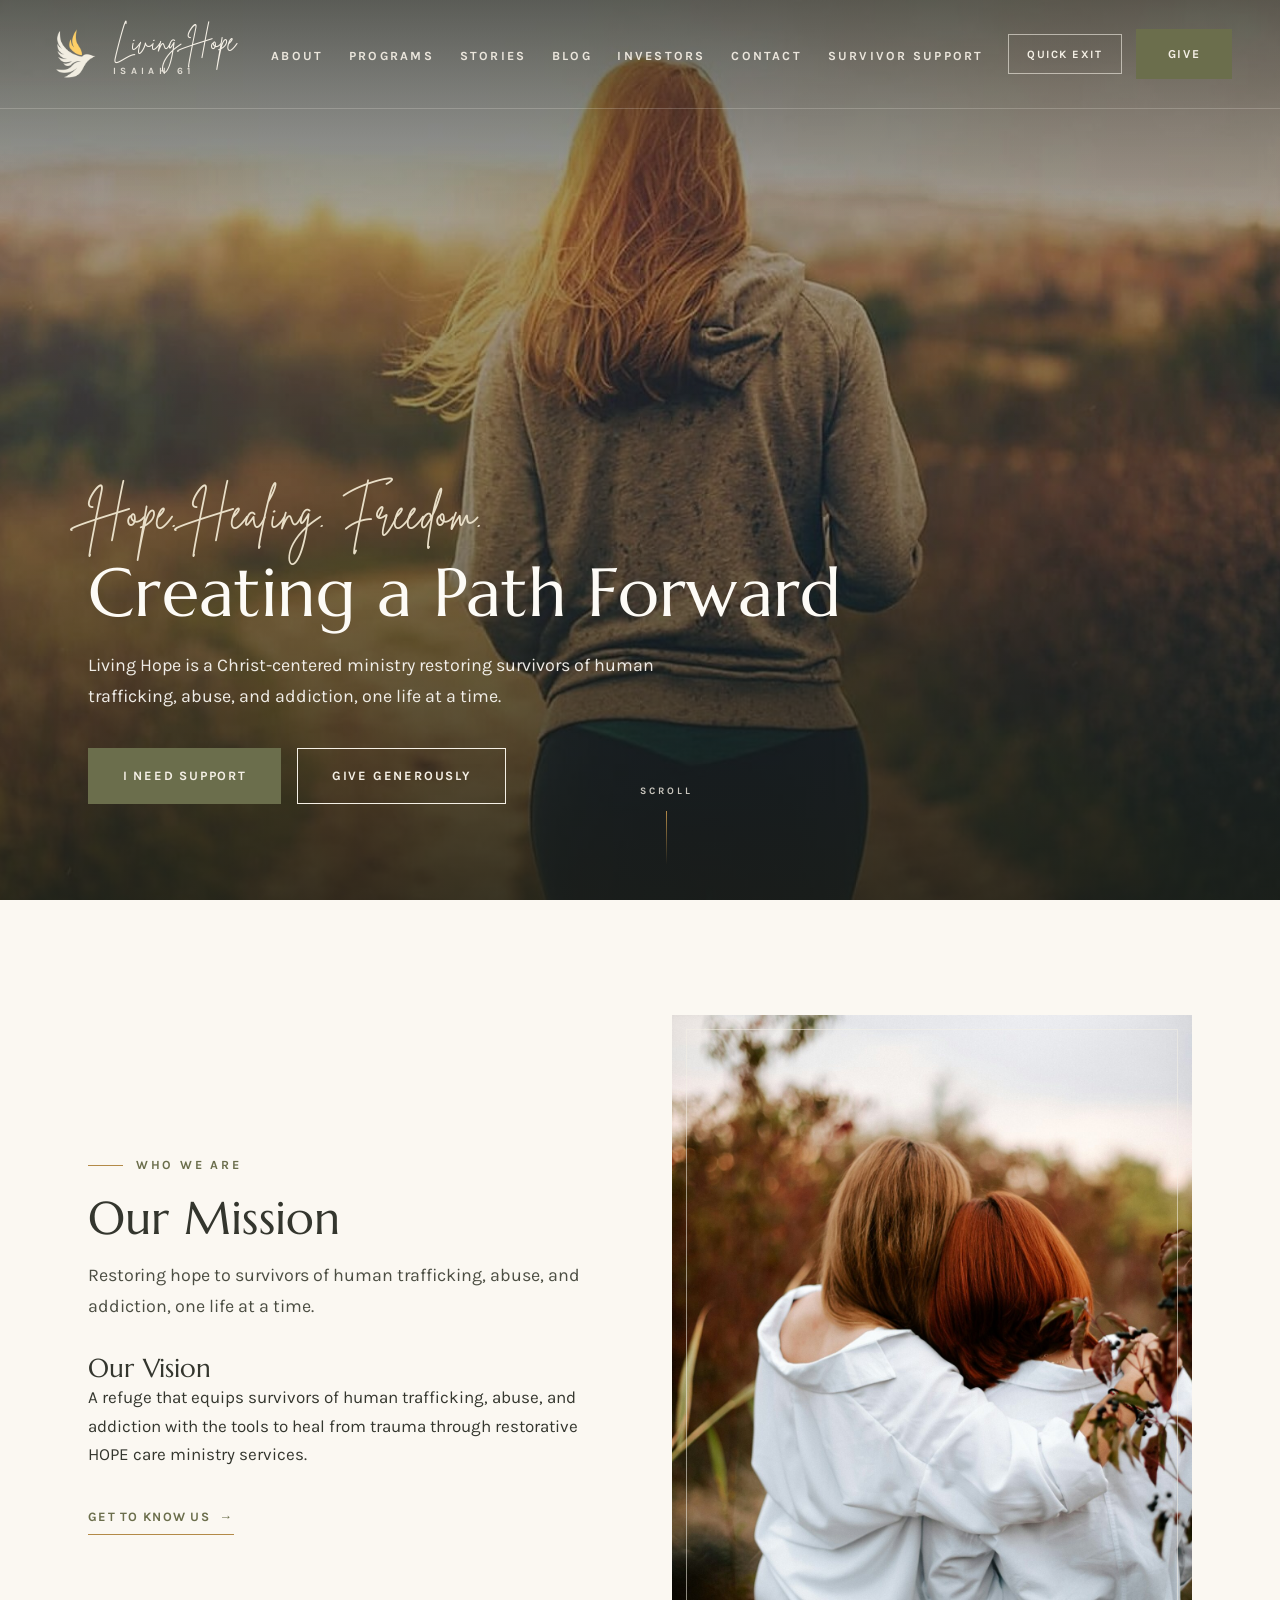
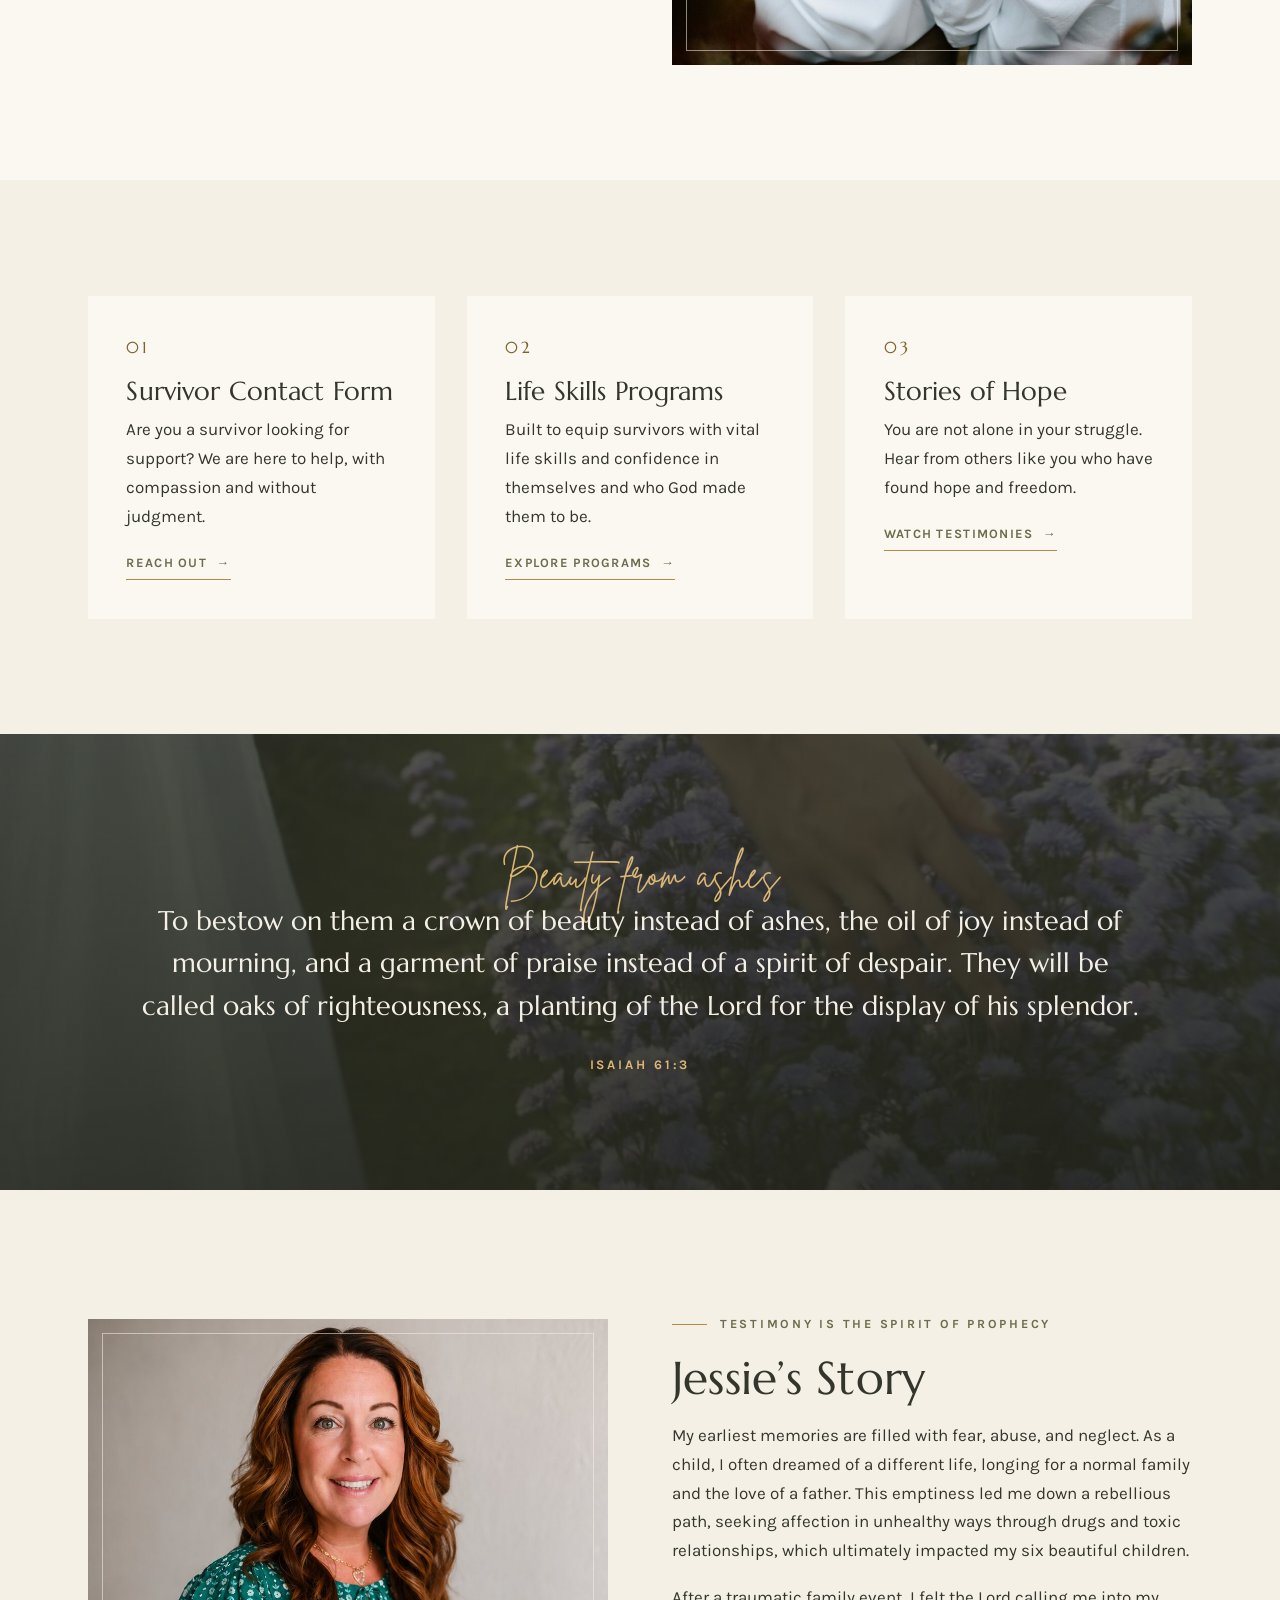
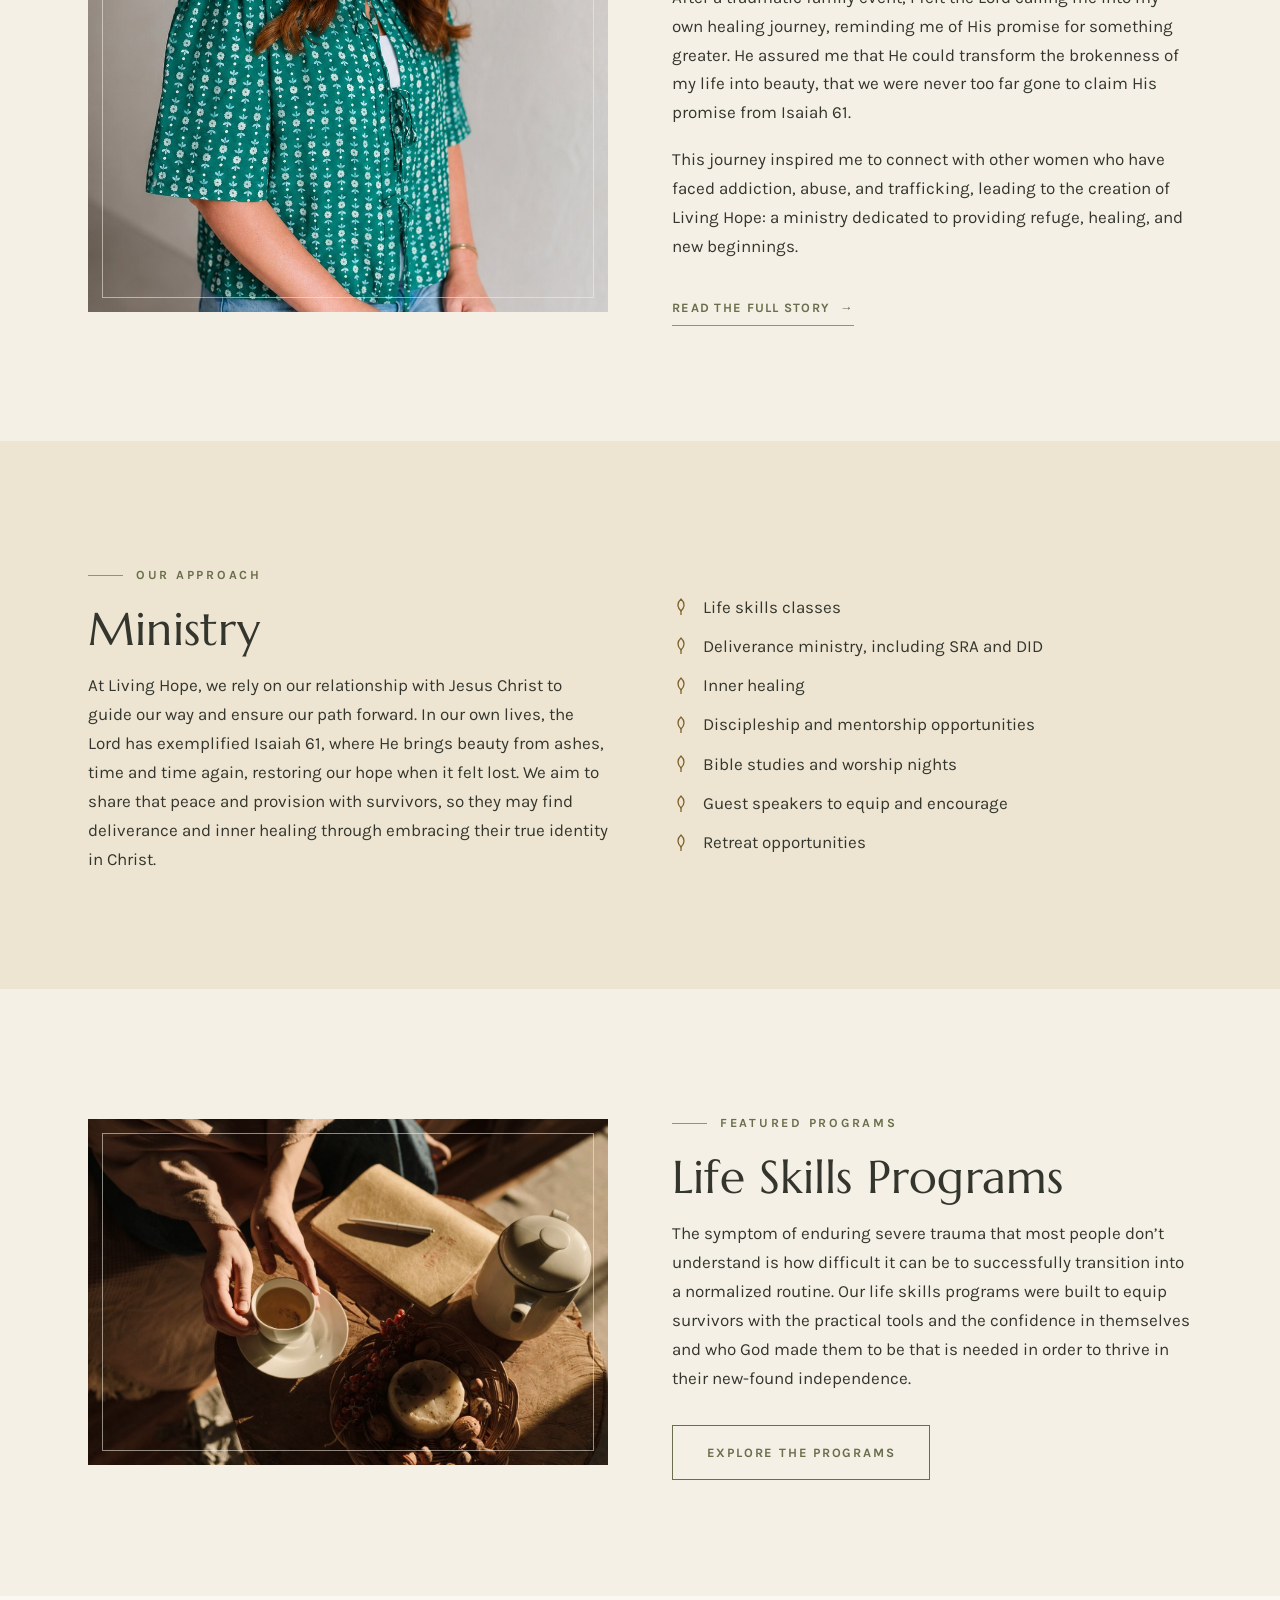
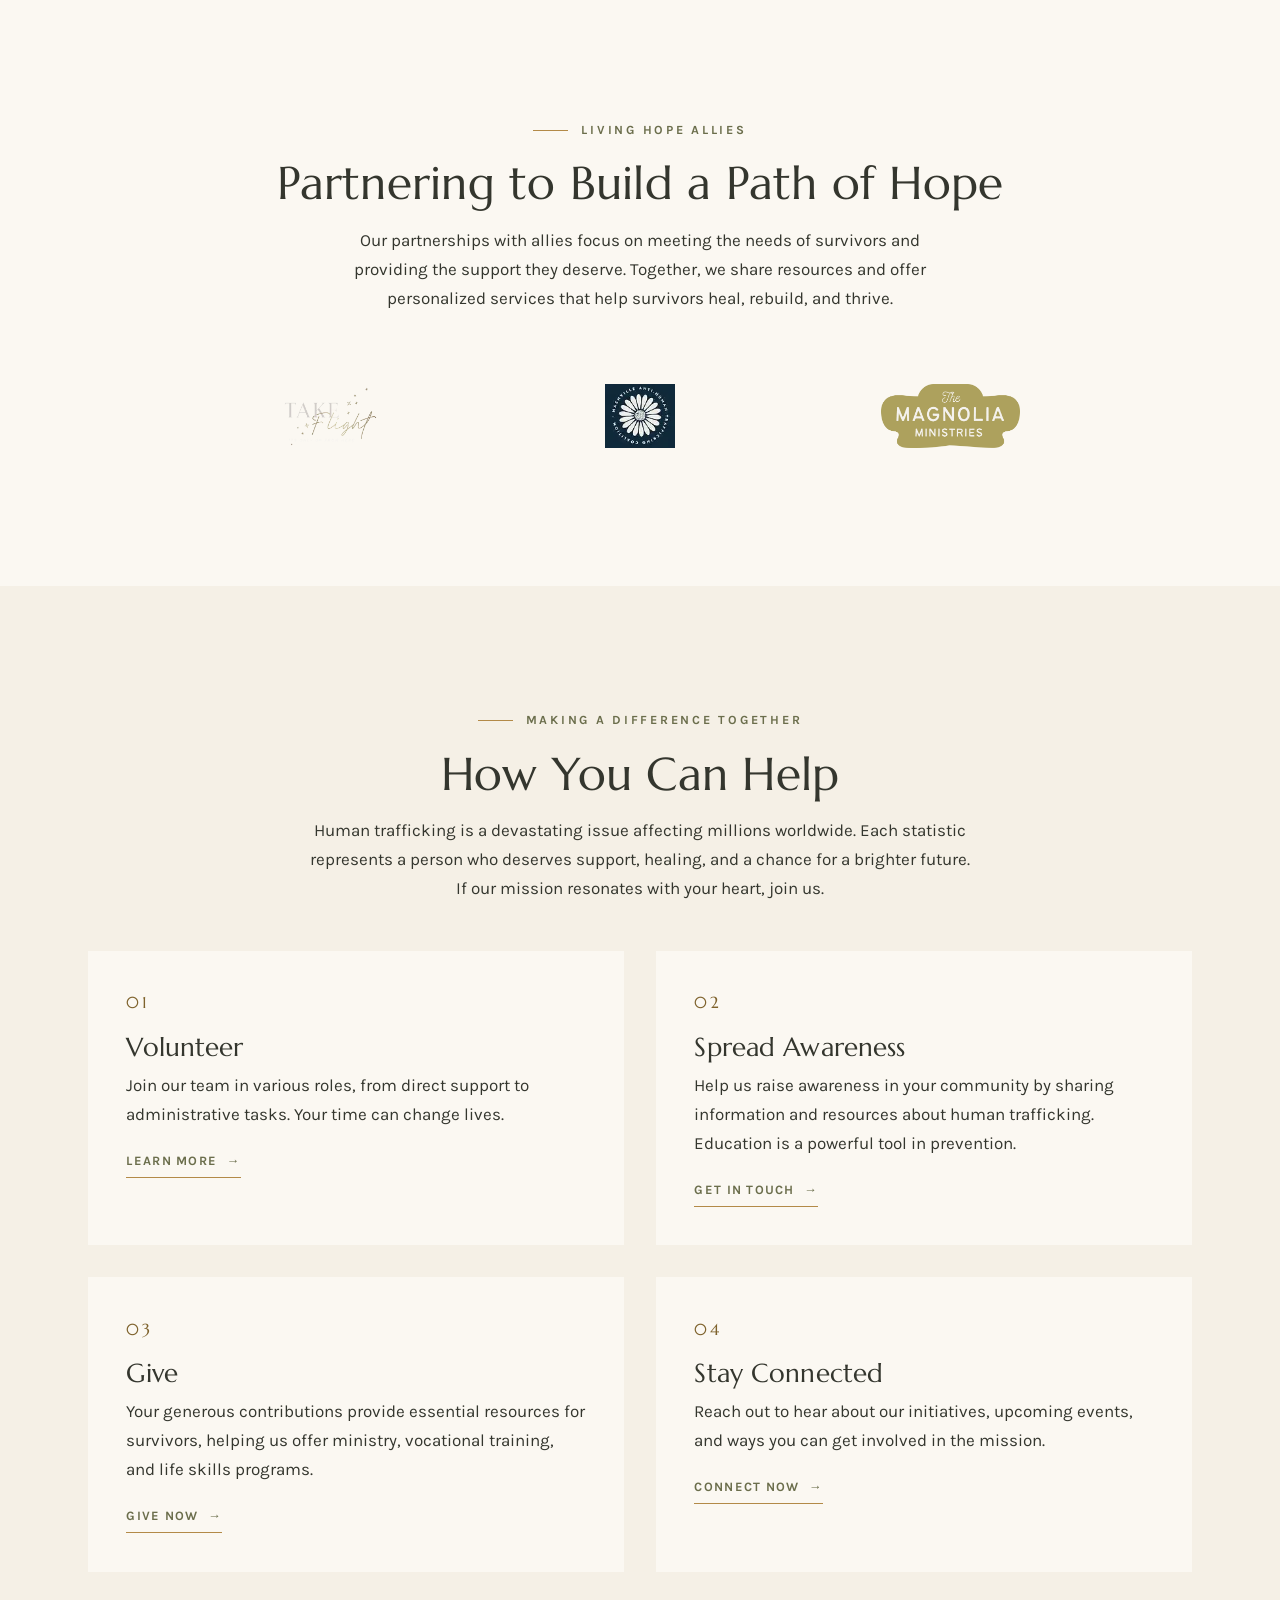
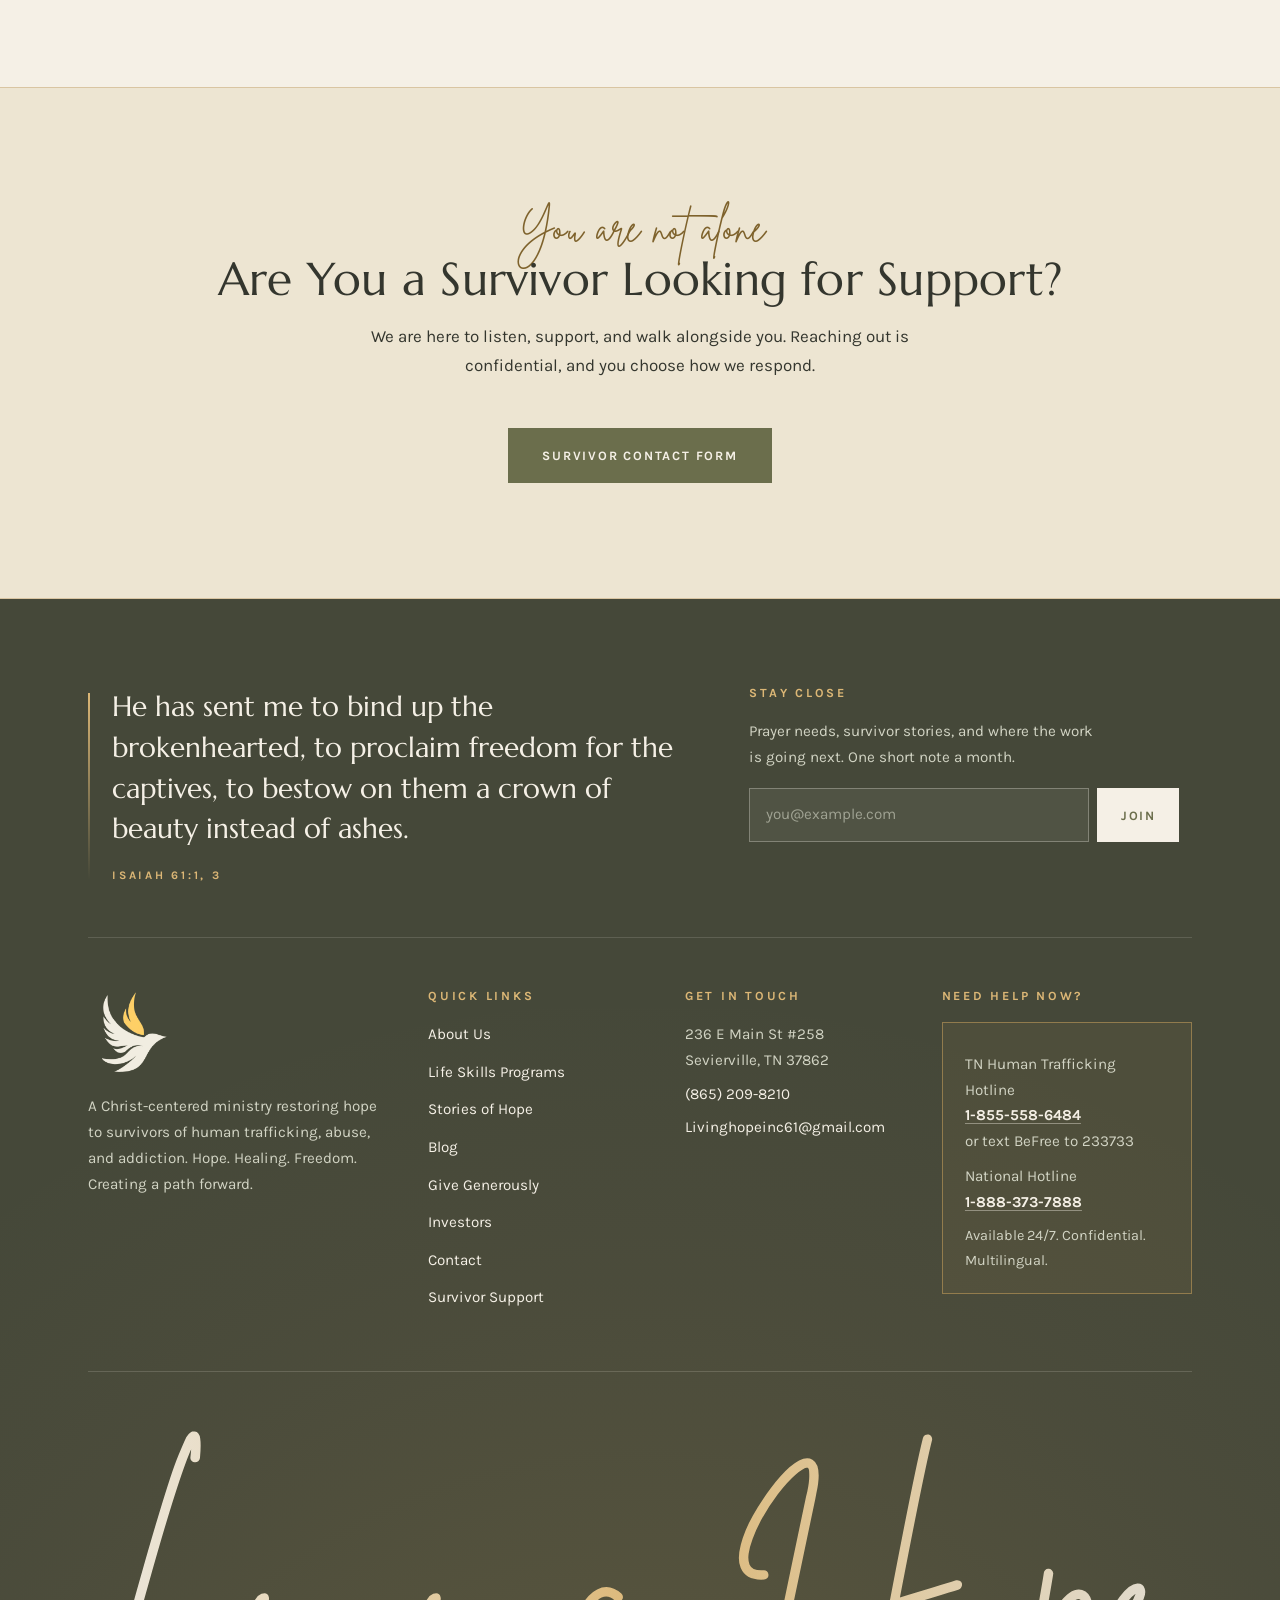
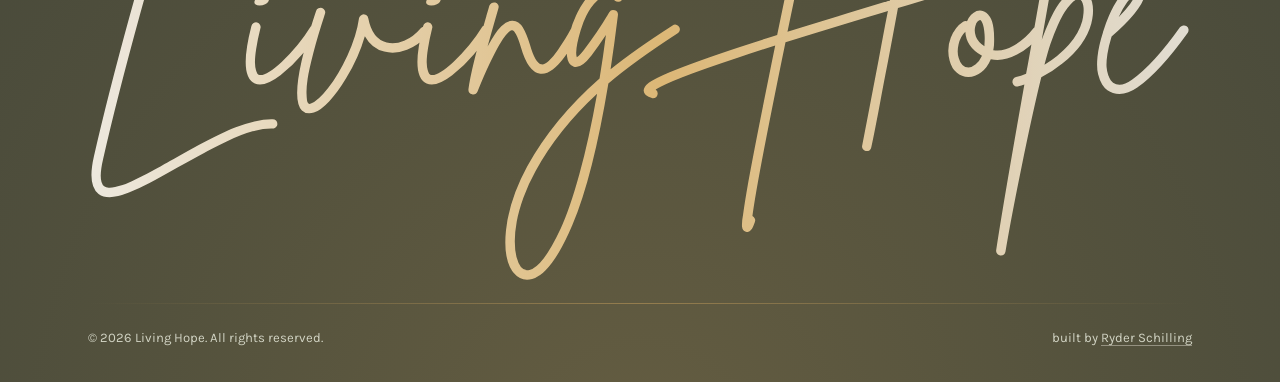
==== commit e2773c30: "Rename Empowerment to Life Skills Programs, lighten palette, add hero recede - Rename "Empowerment P" ====
--- a/index.html
+++ b/index.html
@@ -77,7 +77,7 @@
 </header>
 <main id="main" tabindex="-1">
 <section class="hero">
-  <div class="hero__media" style="background-image:url([data-uri]);"><img src="/assets/img/path-sunset.jpg" alt="A woman walking a golden field path toward the sunrise" fetchpriority="high" decoding="async"></div>
+  <div class="hero__media hero__media--low" style="background-image:url([data-uri]);"><img src="/assets/img/path-sunset-hero.jpg" alt="A woman walking a golden field path toward the sunrise" fetchpriority="high" decoding="async"></div>
   <div class="hero__scrim" aria-hidden="true"></div>
   <div class="hero__content">
     <div class="container">
@@ -96,32 +96,6 @@
   </div>
 </section>
 
-<section aria-labelledby="doors-h">
-  <div class="container">
-    <h2 id="doors-h" class="visually-hidden">Where would you like to start?</h2>
-    <div class="grid-3">
-      <div class="panel" data-reveal>
-        <span class="num">01</span>
-        <h3>Survivor Contact Form</h3>
-        <p>Are you a survivor looking for support? We are here to help, with compassion and without judgment.</p>
-        <p class="mt-2"><a class="link-arrow" href="/survivor-form.html">Reach Out<span aria-hidden="true">&rarr;</span></a></p>
-      </div>
-      <div class="panel" data-reveal>
-        <span class="num">02</span>
-        <h3>Empowerment Programs</h3>
-        <p>Built to equip survivors with vital life skills and confidence in themselves and who God made them to be.</p>
-        <p class="mt-2"><a class="link-arrow" href="/programs.html">Explore Programs<span aria-hidden="true">&rarr;</span></a></p>
-      </div>
-      <div class="panel" data-reveal>
-        <span class="num">03</span>
-        <h3>Stories of Hope</h3>
-        <p>You are not alone in your struggle. Hear from others like you who have found hope and freedom.</p>
-        <p class="mt-2"><a class="link-arrow" href="/stories.html">Watch Testimonies<span aria-hidden="true">&rarr;</span></a></p>
-      </div>
-    </div>
-  </div>
-</section>
-
 <section class="band-surface" aria-labelledby="mission-h">
   <div class="container">
     <div class="split">
@@ -134,6 +108,32 @@
         <p class="mt-4"><a class="link-arrow" href="/about.html">Get to Know Us<span aria-hidden="true">&rarr;</span></a></p>
       </div>
       <div class="figure-frame" style="background-image:url([data-uri]);" data-reveal><img src="/assets/img/women-embrace-field.jpg" alt="Two women embracing in an open field at dusk" loading="lazy" width="1280" height="1600" decoding="async">
+      </div>
+    </div>
+  </div>
+</section>
+
+<section aria-labelledby="doors-h">
+  <div class="container">
+    <h2 id="doors-h" class="visually-hidden">Where would you like to start?</h2>
+    <div class="grid-3">
+      <div class="panel" data-reveal>
+        <span class="num">01</span>
+        <h3>Survivor Contact Form</h3>
+        <p>Are you a survivor looking for support? We are here to help, with compassion and without judgment.</p>
+        <p class="mt-2"><a class="link-arrow" href="/survivor-form.html">Reach Out<span aria-hidden="true">&rarr;</span></a></p>
+      </div>
+      <div class="panel" data-reveal>
+        <span class="num">02</span>
+        <h3>Life Skills Programs</h3>
+        <p>Built to equip survivors with vital life skills and confidence in themselves and who God made them to be.</p>
+        <p class="mt-2"><a class="link-arrow" href="/programs.html">Explore Programs<span aria-hidden="true">&rarr;</span></a></p>
+      </div>
+      <div class="panel" data-reveal>
+        <span class="num">03</span>
+        <h3>Stories of Hope</h3>
+        <p>You are not alone in your struggle. Hear from others like you who have found hope and freedom.</p>
+        <p class="mt-2"><a class="link-arrow" href="/stories.html">Watch Testimonies<span aria-hidden="true">&rarr;</span></a></p>
       </div>
     </div>
   </div>
@@ -195,12 +195,12 @@
 <section aria-labelledby="programs-h">
   <div class="container">
     <div class="split">
-      <div class="figure-frame" style="background-image:url([data-uri]);" data-reveal><img src="/assets/img/women-trail.jpg" alt="Women walking a mountain trail together in the sunshine" loading="lazy" width="1920" height="1282" decoding="async">
+      <div class="figure-frame" style="background-image:url([data-uri]);" data-reveal><img src="/assets/img/tea-and-notebook.jpg" alt="A notebook, a cup of tea and a bowl of walnuts on a table in warm light" loading="lazy" width="1400" height="933" decoding="async">
       </div>
       <div data-reveal>
         <p class="eyebrow">Featured Programs</p>
-        <h2 id="programs-h">Empowerment Programs</h2>
-        <p class="mt-2">The symptom of enduring severe trauma that most people don&rsquo;t understand is how difficult it can be to successfully transition into a normalized routine. Our empowerment programs were built to equip survivors with vital life skills and the confidence in themselves and who God made them to be that is needed in order to thrive in their new-found independence.</p>
+        <h2 id="programs-h">Life Skills Programs</h2>
+        <p class="mt-2">The symptom of enduring severe trauma that most people don&rsquo;t understand is how difficult it can be to successfully transition into a normalized routine. Our life skills programs were built to equip survivors with the practical tools and the confidence in themselves and who God made them to be that is needed in order to thrive in their new-found independence.</p>
         <p class="mt-4"><a class="btn btn--ghost" href="/programs.html">Explore the Programs</a></p>
       </div>
     </div>
@@ -211,7 +211,7 @@
   <div class="container center">
     <p class="eyebrow">Living Hope Allies</p>
     <h2 id="allies-h">Partnering to Build a Path of Hope</h2>
-    <p class="max-c mt-2" style="max-width:62ch">Our partnerships with allies focus on meeting the needs of survivors and providing the support they deserve. Together, we share resources and offer personalized services that empower survivors to heal, rebuild, and thrive.</p>
+    <p class="max-c mt-2" style="max-width:62ch">Our partnerships with allies focus on meeting the needs of survivors and providing the support they deserve. Together, we share resources and offer personalized services that help survivors heal, rebuild, and thrive.</p>
     <div class="allies-grid mt-6">
       <a href="https://takeflightsurvivors.org" rel="noopener"><img src="/assets/img/ally-take-flight.webp" alt="Take Flight" loading="lazy" width="354" height="233" decoding="async"></a>
       <a href="https://nahtcoalition.org" rel="noopener"><img src="/assets/img/ally-naht-coalition.webp" alt="Nashville Anti-Human Trafficking Coalition" loading="lazy" width="107" height="97" decoding="async"></a>
@@ -243,7 +243,7 @@
       <div class="panel" data-reveal>
         <span class="num">03</span>
         <h3>Give</h3>
-        <p>Your generous contributions provide essential resources for survivors, helping us offer counseling, vocational training, and empowerment programs.</p>
+        <p>Your generous contributions provide essential resources for survivors, helping us offer ministry, vocational training, and life skills programs.</p>
         <p class="mt-2"><a class="link-arrow" href="/give.html">Give Now<span aria-hidden="true">&rarr;</span></a></p>
       </div>
       <div class="panel" data-reveal>
@@ -282,7 +282,8 @@
       <div class="footer-signup">
         <h2>Stay Close</h2>
         <p>Prayer needs, survivor stories, and where the work is going next. One short note a month.</p>
-        <form class="signup" data-mailform data-subject="Newsletter signup">
+        <form class="signup" data-form data-kind="newsletter" data-thanks="Thank you. You are on the list.">
+          <div class="hp" aria-hidden="true"><label for="hp-news">Company</label><input id="hp-news" name="company" type="text" tabindex="-1" autocomplete="off"></div>
           <label class="visually-hidden" for="signup-email">Email address</label>
           <div class="signup__row">
             <input id="signup-email" name="Email" type="email" required autocomplete="email" placeholder="you@example.com">
@@ -302,7 +303,7 @@
         <h2>Quick Links</h2>
         <ul class="footer-links">
           <li><a href="/about.html"><span>About Us</span></a></li>
-          <li><a href="/programs.html"><span>Empowerment Programs</span></a></li>
+          <li><a href="/programs.html"><span>Life Skills Programs</span></a></li>
           <li><a href="/stories.html"><span>Stories of Hope</span></a></li>
           <li><a href="/blog.html"><span>Blog</span></a></li>
           <li><a href="/give.html"><span>Give Generously</span></a></li>
@@ -331,7 +332,7 @@
 
     <div class="footer-signoff">
       <div class="footer-wordmark-clip">
-<svg class="fw" viewBox="36.0 -1032.7 4506.2 1857.7" aria-hidden="true" focusable="false"><defs><linearGradient id="fwGrad" x1="0" y1="0" x2="1" y2="0"><stop offset="0" stop-color="#F5F0E6" stop-opacity=".95"/><stop offset=".52" stop-color="#C9A05C"/><stop offset="1" stop-color="#F5F0E6" stop-opacity=".88"/></linearGradient><mask id="fwInk" maskUnits="userSpaceOnUse" x="-84" y="-1153" width="4746" height="2098"><g class="fw-pen" fill="none" stroke="#fff" stroke-width="84" stroke-linecap="round" stroke-linejoin="round"><path d="M466.8 -988.9 L465.4 -969.1 L474.7 -961.1 L473.4 -914.7" style="--l:79;--d:0.01s;--t:0.00s"/><path d="M465.4 -969.1 L438.9 -955.8 L411.1 -886.9 L370.0 -765.0 L301.1 -537.1 L196.4 -163.5 L115.5 150.6 L70.5 348.0 L67.8 379.8 L70.5 410.3 L83.7 439.4 L101.0 450.0 L134.1 452.7 L177.8 443.4 L221.6 426.2 L275.9 399.7 L489.3 280.4 L613.9 218.1 L662.9 198.3 L717.2 182.4 L783.5 173.1" style="--l:2246;--d:0.42s;--t:0.03s"/><path d="M986.3 -281.4 L981.0 -272.1 L962.4 -209.8 L931.9 -143.6 L922.7 -137.0 L900.1 -129.0 L841.8 -66.7 L807.4 -37.6 L779.5 -19.0 L757.0 -9.8 L735.8 -7.1 L715.9 -13.7 L705.3 -29.6 L698.7 -57.5 L700.0 -121.1 L719.9 -220.4" style="--l:627;--d:0.12s;--t:0.56s"/><path d="M928.0 -139.6 L934.6 -135.6 L934.6 -126.4 L909.4 8.8 L909.4 72.4 L914.7 94.9 L924.0 106.8 L939.9 110.8 L961.1 105.5 L995.6 80.3 L1022.1 51.2 L1079.1 -32.3 L1124.1 -123.7 L1148.0 -196.6 L1161.2 -207.2 L1161.2 -250.9" style="--l:717;--d:0.13s;--t:0.70s"/><path d="M1161.2 -207.2 L1178.5 -196.6 L1191.7 -176.7 L1215.6 -154.2 L1232.8 -144.9 L1255.3 -138.3 L1292.4 -137.0 L1320.3 -142.3 L1353.4 -156.8 L1370.6 -168.8 L1403.8 -178.0 L1406.4 -175.4 L1406.4 -164.8 L1398.5 -87.9 L1402.4 -41.6 L1411.7 -19.0 L1418.4 -12.4 L1436.9 -7.1 L1458.1 -9.8 L1487.3 -23.0 L1531.0 -56.1 L1574.7 -98.5 L1606.6 -135.6 L1641.0 -150.2 L1647.6 -174.1 L1666.2 -212.5 L1691.4 -298.6" style="--l:881;--d:0.17s;--t:0.85s"/><path d="M1641.0 -150.2 L1645.0 -144.9 L1645.0 -126.4 L1651.6 -117.1 L1682.1 -131.7 L1709.9 -179.4 L1744.4 -219.1 L1764.3 -225.7 L1780.2 -223.1 L1792.1 -212.5 L1804.0 -190.0 L1830.5 -111.8 L1853.1 -69.4 L1869.0 -54.8 L1887.5 -50.8 L1908.7 -54.8 L1927.3 -66.7 L1947.2 -86.6 L1976.3 -125.0 L2001.5 -137.0 L2043.9 -260.2 L2075.7 -315.8 L2102.2 -345.0 L2123.4 -358.2 L2155.2 -363.5 L2177.8 -358.2 L2199.0 -343.7" style="--l:916;--d:0.17s;--t:1.04s"/><path d="M2001.5 -137.0 L2008.1 -129.0 L2009.5 -103.8 L2014.8 -85.3 L2028.0 -80.0 L2047.9 -86.6 L2071.7 -111.8 L2131.4 -196.6 L2136.7 -201.9 L2161.9 -212.5 L2180.4 -270.8" style="--l:324;--d:0.06s;--t:1.23s"/><path d="M2161.9 -212.5 L2168.5 -205.9 L2168.5 -199.2 L2151.3 -70.7 L2148.6 -31.0 L2152.6 -27.0 L2184.4 -36.3 L2299.7 -123.7 L2429.6 -211.2 L2433.6 -211.2" style="--l:530;--d:0.10s;--t:1.31s"/><path d="M2152.6 -27.0 L2142.0 -8.4 L2140.7 4.8 L2128.7 27.3 L2132.7 34.0 L2130.1 69.7 L2106.2 193.0 L2069.1 350.6 L2036.0 467.2 L2010.8 540.1 L1972.3 630.2 L1944.5 683.2 L1907.4 738.9 L1869.0 776.0 L1847.8 786.6 L1823.9 789.2 L1802.7 783.9 L1785.5 768.0 L1766.9 729.6 L1757.6 672.6 L1761.6 595.8 L1774.9 528.2 L1812.0 422.2 L1846.4 353.3 L1879.6 297.6 L1955.1 191.6 L2006.8 130.7 L2082.4 52.5 L2096.9 39.3 L2127.4 30.0" style="--l:1831;--d:0.34s;--t:1.43s"/><path d="M1652.9 -117.1 L1647.6 -94.6 L1618.5 -12.4 L1607.9 34.0" style="--l:158;--d:0.03s;--t:1.79s"/><path d="M1647.6 -123.7 L1666.2 -143.6" style="--l:27;--d:0.01s;--t:1.84s"/><path d="M1403.8 -178.0 L1418.4 -207.2 L1421.0 -220.4" style="--l:46;--d:0.01s;--t:1.87s"/><path d="M730.5 -323.8 L742.4 -329.1 L754.4 -341.0" style="--l:30;--d:0.01s;--t:1.98s"/><path d="M1431.6 -323.8 L1443.5 -329.1 L1455.5 -341.0" style="--l:30;--d:0.01s;--t:2.08s"/><path d="M2788.8 -432.4 L2751.7 -437.7 L2739.7 -443.0 L2722.5 -458.9 L2714.5 -477.5 L2711.9 -513.3 L2717.2 -550.4 L2747.7 -632.5 L2776.8 -686.8 L2812.6 -742.5 L2857.7 -802.1 L2896.1 -844.5 L2926.6 -871.0 L2951.8 -885.6 L2965.0 -888.2 L2983.6 -885.6 L2992.9 -875.0 L2998.2 -837.9 L2994.2 -791.5 L2876.2 -232.4 L2870.9 -180.7 L2865.6 -176.7 L2865.6 -172.7 L2857.7 -164.8 L2823.2 -160.8 L2760.9 -140.9 L2574.1 -78.7 L2430.9 -25.7 L2368.6 2.2 L2340.8 18.1 L2332.8 36.6 L2339.5 49.9" style="--l:1945;--d:0.37s;--t:2.19s"/><path d="M2857.7 -164.8 L2856.4 -126.4 L2795.4 170.4 L2741.1 459.3 L2729.1 533.5 L2726.5 593.1" style="--l:770;--d:0.14s;--t:2.57s"/><path d="M2870.9 -180.7 L2910.7 -187.3 L3280.5 -301.3 L3314.9 -305.2 L3332.2 -322.5 L3366.6 -326.4 L3582.6 -394.0" style="--l:747;--d:0.14s;--t:2.74s"/><path d="M3332.2 -322.5 L3330.8 -337.0 L3334.8 -371.5 L3377.2 -590.1 L3435.5 -877.6 L3454.1 -961.1 L3462.0 -985.0" style="--l:676;--d:0.13s;--t:2.90s"/><path d="M3318.9 -306.6 L3313.6 -250.9 L3214.2 261.9" style="--l:578;--d:0.11s;--t:3.05s"/><path d="M3956.4 -439.1 L3915.3 -203.2 L3902.1 -171.4 L3868.9 -160.8 L3825.2 -129.0 L3793.4 -114.4 L3754.9 -106.5 L3713.9 -107.8 L3707.2 -113.1 L3707.2 -121.1 L3712.5 -126.4 L3713.9 -199.2 L3704.6 -243.0 L3691.3 -262.8 L3678.1 -266.8 L3659.5 -262.8 L3647.6 -250.9 L3639.6 -231.0 L3631.7 -221.8 L3605.2 -215.1 L3591.9 -203.2 L3576.0 -175.4 L3569.4 -154.2 L3565.4 -123.7 L3572.0 -84.0 L3578.7 -68.1 L3593.3 -49.5 L3610.5 -40.2 L3625.1 -37.6 L3642.3 -38.9 L3658.2 -44.2 L3672.8 -54.8 L3688.7 -72.0 L3698.0 -87.9 L3701.9 -109.1 L3705.9 -113.1" style="--l:1094;--d:0.21s;--t:3.25s"/><path d="M3631.7 -221.8 L3635.7 -219.1 L3638.3 -184.7 L3648.9 -159.5 L3679.4 -129.0 L3705.9 -121.1" style="--l:137;--d:0.03s;--t:3.48s"/><path d="M3903.4 -172.7 L3907.4 -168.8 L3907.4 -151.5 L3918.0 -140.9 L3915.3 -115.8 L3910.0 -98.5 L3907.4 -54.8 L3898.1 -41.6 L3891.5 -8.4 L3886.2 0.8 L3879.5 55.2 L3854.3 173.1 L3797.4 475.2 L3761.6 691.2" style="--l:887;--d:0.17s;--t:3.53s"/><path d="M3886.2 0.8 L3878.2 -7.1 L3872.9 -7.1 L3843.7 -3.1 L3829.2 2.2" style="--l:61;--d:0.01s;--t:3.71s"/><path d="M3907.4 -54.8 L3916.6 -45.5 L3953.7 -53.5 L4018.7 -101.2 L4053.1 -135.6 L4082.3 -174.1 L4106.2 -221.8 L4115.4 -257.5 L4116.8 -302.6 L4112.8 -325.1 L4106.2 -339.7 L4096.9 -349.0 L4082.3 -352.9 L4061.1 -350.3 L4053.1 -346.3 L4029.3 -325.1 L4001.5 -286.7 L3971.0 -227.1 L3945.8 -159.5 L3919.3 -142.3" style="--l:711;--d:0.13s;--t:3.74s"/><path d="M4509.1 -208.5 L4424.2 -99.9 L4343.4 -17.7 L4307.6 10.1 L4279.8 26.0 L4249.3 32.6 L4232.1 31.3 L4209.5 23.4 L4193.6 7.5 L4177.7 -29.6 L4173.8 -56.1 L4173.8 -85.3 L4184.4 -154.2 L4197.6 -199.2 L4222.8 -236.3 L4228.1 -241.6 L4258.6 -250.9 L4307.6 -307.9 L4326.2 -342.3 L4328.8 -366.2 L4320.9 -374.1 L4298.3 -370.2 L4263.9 -337.0 L4229.4 -280.1 L4224.1 -253.6 L4225.4 -240.3" style="--l:1050;--d:0.20s;--t:3.98s"/><path d="M4226.8 -245.6 L4244.0 -262.8" style="--l:24;--d:0.00s;--t:4.20s"/></g></mask></defs><path d="M790.0 156Q798.0 156 803.5 161.5Q809.0 167 809.0 175Q809.0 180 806.0 184.5Q803.0 189 798.5 191.5Q794.0 194 789.0 194Q753.0 193 707.5 205.5Q662.0 218 604.0 246.0Q546.0 274 508.0 294.5Q470.0 315 403.0 352Q327.0 395 289.0 415.5Q251.0 436 203.0 455.0Q155.0 474 124.0 474Q97.0 474 79.0 461Q33.0 426 60.0 308Q135.0 -21 268.0 -486Q300.0 -598 326.5 -685.0Q353.0 -772 371.5 -828.5Q390.0 -885 406.0 -923.5Q422.0 -962 430.5 -981.0Q439.0 -1000 448.0 -1009.0Q457.0 -1018 461.0 -1018.5Q465.0 -1019 472.0 -1018Q490.0 -1016 494.0 -990.0Q498.0 -964 493.0 -910Q492.0 -902 486.0 -897.0Q480.0 -892 472.0 -892.5Q464.0 -893 458.5 -899.0Q453.0 -905 454.0 -913Q456.0 -931 457.0 -946Q405.0 -827 297.0 -446Q169.0 5 98.0 317Q76.0 410 102.0 430Q109.0 435 120.0 436.0Q131.0 437 146.5 433.0Q162.0 429 177.0 424.5Q192.0 420 215.0 409.0Q238.0 398 254.0 390.0Q270.0 382 297.5 367.0Q325.0 352 340.0 343.5Q355.0 335 384.0 319Q440.0 287 469.5 271.0Q499.0 255 551.5 228.5Q604.0 202 639.0 188.5Q674.0 175 715.5 165.0Q757.0 155 790.0 156Z M978.0 -201Q950.0 -157 910.5 -109.5Q871.0 -62 821.5 -24.0Q772.0 14 738.0 14Q726.0 14 717.0 10Q650.0 -19 703.0 -225Q705.0 -233 712.0 -237.0Q719.0 -241 726.5 -239.0Q734.0 -237 738.0 -230.0Q742.0 -223 740.0 -216Q728.0 -168 722.5 -131.5Q717.0 -95 717.5 -76.0Q718.0 -57 721.5 -44.5Q725.0 -32 727.5 -29.5Q730.0 -27 732.0 -26Q758.0 -15 826.5 -78.0Q895.0 -141 945.0 -222Q950.0 -228 957.5 -230.0Q965.0 -232 972.0 -228.0Q979.0 -224 980.5 -216.0Q982.0 -208 978.0 -201ZM736.0 -308Q707.0 -310 718.0 -332Q728.0 -350 744.0 -356Q769.0 -364 774.0 -343Q779.0 -323 759.0 -313Q749.0 -308 736.0 -308Z M1425.0 -191Q1387.0 -147 1338.0 -127.5Q1289.0 -108 1245.0 -120Q1194.0 -133 1166.0 -183Q1141.0 -96 1090.0 -12Q1056.0 45 1021.0 82.5Q986.0 120 958.0 129Q948.0 132 939.0 132Q921.0 132 909.0 120Q851.0 61 967.0 -286Q969.0 -293 976.5 -296.5Q984.0 -300 991.5 -297.5Q999.0 -295 1002.5 -288.0Q1006.0 -281 1003.0 -273Q974.0 -185 956.0 -115.5Q938.0 -46 932.5 -9.5Q927.0 27 928.0 52.0Q929.0 77 931.0 83.5Q933.0 90 936.0 92Q939.0 95 946.0 92Q974.0 83 1016.0 29.0Q1058.0 -25 1095.0 -104.5Q1132.0 -184 1142.0 -255Q1143.0 -262 1148.5 -266.5Q1154.0 -271 1161.0 -272Q1177.0 -272 1180.0 -256Q1196.0 -172 1255.0 -157Q1288.0 -148 1326.5 -164.0Q1365.0 -180 1395.0 -216Q1401.0 -222 1408.5 -222.5Q1416.0 -223 1422.5 -218.0Q1429.0 -213 1429.5 -205.0Q1430.0 -197 1425.0 -191Z M1679.0 -201Q1651.0 -157 1611.5 -109.5Q1572.0 -62 1522.5 -24.0Q1473.0 14 1439.0 14Q1427.0 14 1418.0 10Q1351.0 -19 1404.0 -225Q1406.0 -233 1413.0 -237.0Q1420.0 -241 1427.5 -239.0Q1435.0 -237 1439.0 -230.0Q1443.0 -223 1441.0 -216Q1429.0 -168 1423.5 -131.5Q1418.0 -95 1418.5 -76.0Q1419.0 -57 1422.5 -44.5Q1426.0 -32 1428.5 -29.5Q1431.0 -27 1433.0 -26Q1459.0 -15 1527.5 -78.0Q1596.0 -141 1646.0 -222Q1651.0 -228 1658.5 -230.0Q1666.0 -232 1673.0 -228.0Q1680.0 -224 1681.5 -216.0Q1683.0 -208 1679.0 -201ZM1437.0 -308Q1408.0 -310 1419.0 -332Q1429.0 -350 1445.0 -356Q1470.0 -364 1475.0 -343Q1480.0 -323 1460.0 -313Q1450.0 -308 1437.0 -308Z M2043.0 -197Q2009.0 -137 1984.0 -102.0Q1959.0 -67 1933.0 -47.0Q1907.0 -27 1882.0 -30Q1832.0 -36 1803.0 -138Q1782.0 -207 1767.0 -207Q1764.0 -208 1758.5 -204.5Q1753.0 -201 1741.0 -186.5Q1729.0 -172 1714.5 -147.0Q1700.0 -122 1676.5 -73.0Q1653.0 -24 1626.0 43Q1621.0 55 1608.0 55Q1606.0 55 1604.0 54Q1587.0 50 1589.0 33Q1599.0 -49 1664.0 -272Q1671.0 -295 1674.0 -307Q1677.0 -315 1684.0 -318.5Q1691.0 -322 1698.5 -320.0Q1706.0 -318 1710.0 -311.0Q1714.0 -304 1711.0 -296Q1709.0 -289 1701.0 -261Q1679.0 -184 1667.0 -141Q1699.0 -201 1723.0 -224.0Q1747.0 -247 1769.0 -246Q1795.0 -245 1810.5 -219.0Q1826.0 -193 1840.0 -148Q1862.0 -71 1887.0 -68Q1899.0 -66 1916.5 -81.5Q1934.0 -97 1954.0 -126.5Q1974.0 -156 1984.5 -173.0Q1995.0 -190 2009.0 -216Q2013.0 -223 2021.0 -225.0Q2029.0 -227 2036.0 -223.0Q2043.0 -219 2045.0 -211.5Q2047.0 -204 2043.0 -197Z M2443.0 -195Q2263.0 -78 2160.0 10Q2097.0 390 2013.0 588.0Q1929.0 786 1849.0 808Q1838.0 811 1828.0 811Q1796.0 811 1773.0 783Q1730.0 729 1742.0 610Q1756.0 482 1829.0 348Q1936.0 155 2124.0 -10Q2138.0 -95 2150.0 -188Q2118.0 -140 2091.0 -104Q2049.0 -49 2019.0 -58Q1995.0 -65 1991.0 -102Q1988.0 -137 2001.5 -192.5Q2015.0 -248 2046.0 -302.0Q2077.0 -356 2114.0 -374Q2165.0 -400 2213.0 -357Q2219.0 -351 2219.5 -343.5Q2220.0 -336 2214.5 -330.0Q2209.0 -324 2201.0 -323.5Q2193.0 -323 2187.0 -328Q2151.0 -361 2114.0 -328Q2072.0 -290 2047.0 -207.5Q2022.0 -125 2031.0 -97Q2042.0 -104 2060.0 -127Q2124.0 -211 2163.0 -280Q2171.0 -293 2186.0 -288.5Q2201.0 -284 2199.0 -268Q2185.0 -153 2169.0 -48Q2262.0 -124 2422.0 -227Q2429.0 -232 2436.5 -230.0Q2444.0 -228 2448.5 -221.5Q2453.0 -215 2451.5 -207.0Q2450.0 -199 2443.0 -195ZM1838.0 771Q1865.0 764 1896.5 723.0Q1928.0 682 1965.0 603.0Q2002.0 524 2041.5 381.0Q2081.0 238 2114.0 52Q1956.0 198 1863.0 367Q1833.0 421 1813.5 475.0Q1794.0 529 1786.0 573.0Q1778.0 617 1778.0 654.5Q1778.0 692 1785.0 718.0Q1792.0 744 1803.0 759Q1818.0 777 1838.0 771Z M3603.0 -399Q3604.0 -393 3603.0 -388.5Q3602.0 -384 3599.0 -380.0Q3596.0 -376 3591.0 -374Q3524.0 -353 3342.0 -298Q3328.0 -221 3302.0 -84Q3281.0 23 3271.5 75.0Q3262.0 127 3250.5 186.0Q3239.0 245 3233.0 271Q3230.0 286 3214.0 286Q3212.0 286 3210.0 286Q3203.0 284 3198.5 277.5Q3194.0 271 3196.0 263Q3207.0 207 3264.0 -91Q3288.0 -221 3301.0 -286Q3300.0 -286 3299.5 -285.5Q3299.0 -285 3298.0 -285Q3024.0 -202 2883.0 -158Q2767.0 405 2748.0 551Q2754.0 554 2757.5 561.0Q2761.0 568 2758.0 575Q2753.0 589 2750.0 596.0Q2747.0 603 2741.0 609.5Q2735.0 616 2728.0 616Q2725.0 616 2721.0 615Q2707.0 612 2705.5 594.0Q2704.0 576 2710.0 544Q2716.0 498 2731.0 413Q2758.0 266 2811.0 3Q2825.0 -67 2841.0 -145Q2754.0 -117 2685.0 -94Q2412.0 -4 2353.0 35Q2363.0 42 2361.0 54Q2358.0 70 2342.0 70Q2340.0 70 2338.0 69Q2306.0 63 2304.0 40Q2304.0 24 2325.0 7.5Q2346.0 -9 2410.0 -36Q2494.0 -71 2651.0 -124Q2737.0 -152 2849.0 -188Q2900.0 -435 2967.0 -753L2972.0 -773Q2980.0 -811 2980.0 -835.5Q2980.0 -860 2978.0 -864.5Q2976.0 -869 2974.0 -870.0Q2972.0 -871 2967.5 -870.0Q2963.0 -869 2951.0 -862.0Q2939.0 -855 2925.0 -843Q2890.0 -813 2851.5 -762.0Q2813.0 -711 2783.0 -656Q2762.0 -616 2749.0 -581.0Q2736.0 -546 2732.5 -519.5Q2729.0 -493 2736.0 -476Q2747.0 -449 2793.0 -452Q2801.0 -453 2807.0 -447.5Q2813.0 -442 2813.5 -434.0Q2814.0 -426 2809.0 -420.0Q2804.0 -414 2796.0 -414Q2722.0 -409 2700.0 -462Q2685.0 -497 2700.5 -556.5Q2716.0 -616 2749.5 -675.0Q2783.0 -734 2823.5 -787.5Q2864.0 -841 2899.0 -872Q2959.0 -924 2993.0 -903Q3034.0 -879 3009.0 -766L3005.0 -745Q2941.0 -440 2891.0 -201Q3027.0 -243 3287.0 -322Q3290.0 -323 3294.0 -324.0Q3298.0 -325 3302.0 -326.5Q3306.0 -328 3309.0 -328Q3411.0 -863 3444.0 -992Q3446.0 -1000 3453.0 -1004.0Q3460.0 -1008 3467.5 -1006.0Q3475.0 -1004 3479.0 -997.0Q3483.0 -990 3481.0 -983Q3449.0 -857 3350.0 -341Q3514.0 -390 3579.0 -411Q3586.0 -413 3593.5 -409.5Q3601.0 -406 3603.0 -399Z M3926.0 -191Q3885.0 -138 3828.0 -108.0Q3771.0 -78 3721.0 -89Q3707.0 -55 3682.0 -35.5Q3657.0 -16 3630.0 -16H3629.0Q3602.0 -17 3581.5 -34.5Q3561.0 -52 3553.0 -83Q3540.0 -132 3557.5 -176.5Q3575.0 -221 3608.0 -242Q3615.0 -247 3624.0 -244Q3633.0 -266 3649.5 -278.0Q3666.0 -290 3684.0 -287Q3694.0 -285 3702.5 -278.5Q3711.0 -272 3719.5 -258.0Q3728.0 -244 3732.0 -215.0Q3736.0 -186 3734.0 -146Q3733.0 -136 3731.0 -126Q3769.0 -118 3815.5 -145.0Q3862.0 -172 3895.0 -215Q3900.0 -221 3908.0 -222.0Q3916.0 -223 3922.5 -218.0Q3929.0 -213 3930.0 -205.0Q3931.0 -197 3926.0 -191ZM3630.0 -55Q3644.0 -55 3659.5 -68.0Q3675.0 -81 3685.0 -103Q3620.0 -139 3617.0 -201Q3597.0 -182 3589.5 -150.0Q3582.0 -118 3590.0 -94Q3601.0 -55 3630.0 -55ZM3695.0 -148Q3697.0 -172 3695.5 -189.5Q3694.0 -207 3692.0 -218.0Q3690.0 -229 3687.0 -236.0Q3684.0 -243 3681.5 -246.0Q3679.0 -249 3678.0 -249H3677.0Q3673.0 -249 3667.0 -242.5Q3661.0 -236 3658.0 -225Q3652.0 -204 3660.0 -182.0Q3668.0 -160 3695.0 -142Q3695.0 -145 3695.0 -148Z M4094.0 -371Q4124.0 -362 4134.0 -323.5Q4144.0 -285 4131.0 -234Q4107.0 -146 4013.0 -71Q3974.0 -39 3927.0 -15Q3891.0 132 3846.5 350.5Q3802.0 569 3781.0 696Q3778.0 712 3762.0 712Q3760.0 712 3759.0 712Q3754.0 711 3750.0 708.0Q3746.0 705 3744.0 700.0Q3742.0 695 3743.0 690Q3769.0 515 3858.0 14Q3846.0 18 3834.0 21Q3826.0 24 3819.0 20.0Q3812.0 16 3810.0 8.0Q3808.0 0 3812.0 -7.0Q3816.0 -14 3824.0 -16Q3844.0 -21 3865.0 -30Q3872.0 -65 3884.0 -134Q3936.0 -426 3937.0 -439Q3937.0 -447 3942.5 -452.5Q3948.0 -458 3955.0 -458Q3963.0 -459 3969.0 -453.5Q3975.0 -448 3976.0 -440Q3976.0 -432 3929.0 -168Q3944.0 -210 3959.5 -244.0Q3975.0 -278 3988.5 -300.0Q4002.0 -322 4016.0 -337.0Q4030.0 -352 4041.0 -359.5Q4052.0 -367 4062.5 -370.5Q4073.0 -374 4080.5 -373.5Q4088.0 -373 4094.0 -371ZM4094.0 -244Q4103.0 -283 4098.5 -307.0Q4094.0 -331 4083.0 -334Q4082.0 -335 4080.0 -335Q4074.0 -335 4066.5 -330.5Q4059.0 -326 4047.0 -313.5Q4035.0 -301 4022.5 -281.5Q4010.0 -262 3994.5 -228.0Q3979.0 -194 3964.0 -150Q3954.0 -120 3940.0 -66Q3997.0 -101 4038.5 -147.0Q4080.0 -193 4094.0 -244Z M4525.0 -197Q4412.0 -39 4319.0 27Q4282.0 53 4246.0 53Q4218.0 53 4197.0 38Q4185.0 29 4175.5 14.0Q4166.0 -1 4159.0 -28.0Q4152.0 -55 4156.5 -99.0Q4161.0 -143 4179.0 -199V-200Q4207.0 -291 4247.0 -344.0Q4287.0 -397 4319.0 -398Q4342.0 -399 4349.0 -378Q4360.0 -349 4323.0 -296.0Q4286.0 -243 4214.0 -182Q4202.0 -143 4197.0 -110.0Q4192.0 -77 4193.5 -57.5Q4195.0 -38 4200.5 -23.5Q4206.0 -9 4210.5 -3.0Q4215.0 3 4220.0 7Q4250.0 29 4297.0 -5Q4385.0 -67 4493.0 -219Q4498.0 -225 4506.0 -226.5Q4514.0 -228 4520.5 -223.5Q4527.0 -219 4528.0 -211.0Q4529.0 -203 4525.0 -197ZM4312.0 -356Q4277.0 -334 4243.0 -261Q4301.0 -319 4312.0 -356Z" fill="url(#fwGrad)" mask="url(#fwInk)"/></svg>
+<svg class="fw" viewBox="36.0 -1032.7 4506.2 1857.7" aria-hidden="true" focusable="false"><defs><linearGradient id="fwGrad" x1="0" y1="0" x2="1" y2="0"><stop offset="0" stop-color="#F5F0E6" stop-opacity=".95"/><stop offset=".52" stop-color="#DCB776"/><stop offset="1" stop-color="#F5F0E6" stop-opacity=".88"/></linearGradient><mask id="fwInk" maskUnits="userSpaceOnUse" x="-84" y="-1153" width="4746" height="2098"><g class="fw-pen" fill="none" stroke="#fff" stroke-width="84" stroke-linecap="round" stroke-linejoin="round"><path d="M466.8 -988.9 L465.4 -969.1 L474.7 -961.1 L473.4 -914.7" style="--l:79;--d:0.01s;--t:0.00s"/><path d="M465.4 -969.1 L438.9 -955.8 L411.1 -886.9 L370.0 -765.0 L301.1 -537.1 L196.4 -163.5 L115.5 150.6 L70.5 348.0 L67.8 379.8 L70.5 410.3 L83.7 439.4 L101.0 450.0 L134.1 452.7 L177.8 443.4 L221.6 426.2 L275.9 399.7 L489.3 280.4 L613.9 218.1 L662.9 198.3 L717.2 182.4 L783.5 173.1" style="--l:2246;--d:0.42s;--t:0.03s"/><path d="M986.3 -281.4 L981.0 -272.1 L962.4 -209.8 L931.9 -143.6 L922.7 -137.0 L900.1 -129.0 L841.8 -66.7 L807.4 -37.6 L779.5 -19.0 L757.0 -9.8 L735.8 -7.1 L715.9 -13.7 L705.3 -29.6 L698.7 -57.5 L700.0 -121.1 L719.9 -220.4" style="--l:627;--d:0.12s;--t:0.56s"/><path d="M928.0 -139.6 L934.6 -135.6 L934.6 -126.4 L909.4 8.8 L909.4 72.4 L914.7 94.9 L924.0 106.8 L939.9 110.8 L961.1 105.5 L995.6 80.3 L1022.1 51.2 L1079.1 -32.3 L1124.1 -123.7 L1148.0 -196.6 L1161.2 -207.2 L1161.2 -250.9" style="--l:717;--d:0.13s;--t:0.70s"/><path d="M1161.2 -207.2 L1178.5 -196.6 L1191.7 -176.7 L1215.6 -154.2 L1232.8 -144.9 L1255.3 -138.3 L1292.4 -137.0 L1320.3 -142.3 L1353.4 -156.8 L1370.6 -168.8 L1403.8 -178.0 L1406.4 -175.4 L1406.4 -164.8 L1398.5 -87.9 L1402.4 -41.6 L1411.7 -19.0 L1418.4 -12.4 L1436.9 -7.1 L1458.1 -9.8 L1487.3 -23.0 L1531.0 -56.1 L1574.7 -98.5 L1606.6 -135.6 L1641.0 -150.2 L1647.6 -174.1 L1666.2 -212.5 L1691.4 -298.6" style="--l:881;--d:0.17s;--t:0.85s"/><path d="M1641.0 -150.2 L1645.0 -144.9 L1645.0 -126.4 L1651.6 -117.1 L1682.1 -131.7 L1709.9 -179.4 L1744.4 -219.1 L1764.3 -225.7 L1780.2 -223.1 L1792.1 -212.5 L1804.0 -190.0 L1830.5 -111.8 L1853.1 -69.4 L1869.0 -54.8 L1887.5 -50.8 L1908.7 -54.8 L1927.3 -66.7 L1947.2 -86.6 L1976.3 -125.0 L2001.5 -137.0 L2043.9 -260.2 L2075.7 -315.8 L2102.2 -345.0 L2123.4 -358.2 L2155.2 -363.5 L2177.8 -358.2 L2199.0 -343.7" style="--l:916;--d:0.17s;--t:1.04s"/><path d="M2001.5 -137.0 L2008.1 -129.0 L2009.5 -103.8 L2014.8 -85.3 L2028.0 -80.0 L2047.9 -86.6 L2071.7 -111.8 L2131.4 -196.6 L2136.7 -201.9 L2161.9 -212.5 L2180.4 -270.8" style="--l:324;--d:0.06s;--t:1.23s"/><path d="M2161.9 -212.5 L2168.5 -205.9 L2168.5 -199.2 L2151.3 -70.7 L2148.6 -31.0 L2152.6 -27.0 L2184.4 -36.3 L2299.7 -123.7 L2429.6 -211.2 L2433.6 -211.2" style="--l:530;--d:0.10s;--t:1.31s"/><path d="M2152.6 -27.0 L2142.0 -8.4 L2140.7 4.8 L2128.7 27.3 L2132.7 34.0 L2130.1 69.7 L2106.2 193.0 L2069.1 350.6 L2036.0 467.2 L2010.8 540.1 L1972.3 630.2 L1944.5 683.2 L1907.4 738.9 L1869.0 776.0 L1847.8 786.6 L1823.9 789.2 L1802.7 783.9 L1785.5 768.0 L1766.9 729.6 L1757.6 672.6 L1761.6 595.8 L1774.9 528.2 L1812.0 422.2 L1846.4 353.3 L1879.6 297.6 L1955.1 191.6 L2006.8 130.7 L2082.4 52.5 L2096.9 39.3 L2127.4 30.0" style="--l:1831;--d:0.34s;--t:1.43s"/><path d="M1652.9 -117.1 L1647.6 -94.6 L1618.5 -12.4 L1607.9 34.0" style="--l:158;--d:0.03s;--t:1.79s"/><path d="M1647.6 -123.7 L1666.2 -143.6" style="--l:27;--d:0.01s;--t:1.84s"/><path d="M1403.8 -178.0 L1418.4 -207.2 L1421.0 -220.4" style="--l:46;--d:0.01s;--t:1.87s"/><path d="M730.5 -323.8 L742.4 -329.1 L754.4 -341.0" style="--l:30;--d:0.01s;--t:1.98s"/><path d="M1431.6 -323.8 L1443.5 -329.1 L1455.5 -341.0" style="--l:30;--d:0.01s;--t:2.08s"/><path d="M2788.8 -432.4 L2751.7 -437.7 L2739.7 -443.0 L2722.5 -458.9 L2714.5 -477.5 L2711.9 -513.3 L2717.2 -550.4 L2747.7 -632.5 L2776.8 -686.8 L2812.6 -742.5 L2857.7 -802.1 L2896.1 -844.5 L2926.6 -871.0 L2951.8 -885.6 L2965.0 -888.2 L2983.6 -885.6 L2992.9 -875.0 L2998.2 -837.9 L2994.2 -791.5 L2876.2 -232.4 L2870.9 -180.7 L2865.6 -176.7 L2865.6 -172.7 L2857.7 -164.8 L2823.2 -160.8 L2760.9 -140.9 L2574.1 -78.7 L2430.9 -25.7 L2368.6 2.2 L2340.8 18.1 L2332.8 36.6 L2339.5 49.9" style="--l:1945;--d:0.37s;--t:2.19s"/><path d="M2857.7 -164.8 L2856.4 -126.4 L2795.4 170.4 L2741.1 459.3 L2729.1 533.5 L2726.5 593.1" style="--l:770;--d:0.14s;--t:2.57s"/><path d="M2870.9 -180.7 L2910.7 -187.3 L3280.5 -301.3 L3314.9 -305.2 L3332.2 -322.5 L3366.6 -326.4 L3582.6 -394.0" style="--l:747;--d:0.14s;--t:2.74s"/><path d="M3332.2 -322.5 L3330.8 -337.0 L3334.8 -371.5 L3377.2 -590.1 L3435.5 -877.6 L3454.1 -961.1 L3462.0 -985.0" style="--l:676;--d:0.13s;--t:2.90s"/><path d="M3318.9 -306.6 L3313.6 -250.9 L3214.2 261.9" style="--l:578;--d:0.11s;--t:3.05s"/><path d="M3956.4 -439.1 L3915.3 -203.2 L3902.1 -171.4 L3868.9 -160.8 L3825.2 -129.0 L3793.4 -114.4 L3754.9 -106.5 L3713.9 -107.8 L3707.2 -113.1 L3707.2 -121.1 L3712.5 -126.4 L3713.9 -199.2 L3704.6 -243.0 L3691.3 -262.8 L3678.1 -266.8 L3659.5 -262.8 L3647.6 -250.9 L3639.6 -231.0 L3631.7 -221.8 L3605.2 -215.1 L3591.9 -203.2 L3576.0 -175.4 L3569.4 -154.2 L3565.4 -123.7 L3572.0 -84.0 L3578.7 -68.1 L3593.3 -49.5 L3610.5 -40.2 L3625.1 -37.6 L3642.3 -38.9 L3658.2 -44.2 L3672.8 -54.8 L3688.7 -72.0 L3698.0 -87.9 L3701.9 -109.1 L3705.9 -113.1" style="--l:1094;--d:0.21s;--t:3.25s"/><path d="M3631.7 -221.8 L3635.7 -219.1 L3638.3 -184.7 L3648.9 -159.5 L3679.4 -129.0 L3705.9 -121.1" style="--l:137;--d:0.03s;--t:3.48s"/><path d="M3903.4 -172.7 L3907.4 -168.8 L3907.4 -151.5 L3918.0 -140.9 L3915.3 -115.8 L3910.0 -98.5 L3907.4 -54.8 L3898.1 -41.6 L3891.5 -8.4 L3886.2 0.8 L3879.5 55.2 L3854.3 173.1 L3797.4 475.2 L3761.6 691.2" style="--l:887;--d:0.17s;--t:3.53s"/><path d="M3886.2 0.8 L3878.2 -7.1 L3872.9 -7.1 L3843.7 -3.1 L3829.2 2.2" style="--l:61;--d:0.01s;--t:3.71s"/><path d="M3907.4 -54.8 L3916.6 -45.5 L3953.7 -53.5 L4018.7 -101.2 L4053.1 -135.6 L4082.3 -174.1 L4106.2 -221.8 L4115.4 -257.5 L4116.8 -302.6 L4112.8 -325.1 L4106.2 -339.7 L4096.9 -349.0 L4082.3 -352.9 L4061.1 -350.3 L4053.1 -346.3 L4029.3 -325.1 L4001.5 -286.7 L3971.0 -227.1 L3945.8 -159.5 L3919.3 -142.3" style="--l:711;--d:0.13s;--t:3.74s"/><path d="M4509.1 -208.5 L4424.2 -99.9 L4343.4 -17.7 L4307.6 10.1 L4279.8 26.0 L4249.3 32.6 L4232.1 31.3 L4209.5 23.4 L4193.6 7.5 L4177.7 -29.6 L4173.8 -56.1 L4173.8 -85.3 L4184.4 -154.2 L4197.6 -199.2 L4222.8 -236.3 L4228.1 -241.6 L4258.6 -250.9 L4307.6 -307.9 L4326.2 -342.3 L4328.8 -366.2 L4320.9 -374.1 L4298.3 -370.2 L4263.9 -337.0 L4229.4 -280.1 L4224.1 -253.6 L4225.4 -240.3" style="--l:1050;--d:0.20s;--t:3.98s"/><path d="M4226.8 -245.6 L4244.0 -262.8" style="--l:24;--d:0.00s;--t:4.20s"/></g></mask></defs><path d="M790.0 156Q798.0 156 803.5 161.5Q809.0 167 809.0 175Q809.0 180 806.0 184.5Q803.0 189 798.5 191.5Q794.0 194 789.0 194Q753.0 193 707.5 205.5Q662.0 218 604.0 246.0Q546.0 274 508.0 294.5Q470.0 315 403.0 352Q327.0 395 289.0 415.5Q251.0 436 203.0 455.0Q155.0 474 124.0 474Q97.0 474 79.0 461Q33.0 426 60.0 308Q135.0 -21 268.0 -486Q300.0 -598 326.5 -685.0Q353.0 -772 371.5 -828.5Q390.0 -885 406.0 -923.5Q422.0 -962 430.5 -981.0Q439.0 -1000 448.0 -1009.0Q457.0 -1018 461.0 -1018.5Q465.0 -1019 472.0 -1018Q490.0 -1016 494.0 -990.0Q498.0 -964 493.0 -910Q492.0 -902 486.0 -897.0Q480.0 -892 472.0 -892.5Q464.0 -893 458.5 -899.0Q453.0 -905 454.0 -913Q456.0 -931 457.0 -946Q405.0 -827 297.0 -446Q169.0 5 98.0 317Q76.0 410 102.0 430Q109.0 435 120.0 436.0Q131.0 437 146.5 433.0Q162.0 429 177.0 424.5Q192.0 420 215.0 409.0Q238.0 398 254.0 390.0Q270.0 382 297.5 367.0Q325.0 352 340.0 343.5Q355.0 335 384.0 319Q440.0 287 469.5 271.0Q499.0 255 551.5 228.5Q604.0 202 639.0 188.5Q674.0 175 715.5 165.0Q757.0 155 790.0 156Z M978.0 -201Q950.0 -157 910.5 -109.5Q871.0 -62 821.5 -24.0Q772.0 14 738.0 14Q726.0 14 717.0 10Q650.0 -19 703.0 -225Q705.0 -233 712.0 -237.0Q719.0 -241 726.5 -239.0Q734.0 -237 738.0 -230.0Q742.0 -223 740.0 -216Q728.0 -168 722.5 -131.5Q717.0 -95 717.5 -76.0Q718.0 -57 721.5 -44.5Q725.0 -32 727.5 -29.5Q730.0 -27 732.0 -26Q758.0 -15 826.5 -78.0Q895.0 -141 945.0 -222Q950.0 -228 957.5 -230.0Q965.0 -232 972.0 -228.0Q979.0 -224 980.5 -216.0Q982.0 -208 978.0 -201ZM736.0 -308Q707.0 -310 718.0 -332Q728.0 -350 744.0 -356Q769.0 -364 774.0 -343Q779.0 -323 759.0 -313Q749.0 -308 736.0 -308Z M1425.0 -191Q1387.0 -147 1338.0 -127.5Q1289.0 -108 1245.0 -120Q1194.0 -133 1166.0 -183Q1141.0 -96 1090.0 -12Q1056.0 45 1021.0 82.5Q986.0 120 958.0 129Q948.0 132 939.0 132Q921.0 132 909.0 120Q851.0 61 967.0 -286Q969.0 -293 976.5 -296.5Q984.0 -300 991.5 -297.5Q999.0 -295 1002.5 -288.0Q1006.0 -281 1003.0 -273Q974.0 -185 956.0 -115.5Q938.0 -46 932.5 -9.5Q927.0 27 928.0 52.0Q929.0 77 931.0 83.5Q933.0 90 936.0 92Q939.0 95 946.0 92Q974.0 83 1016.0 29.0Q1058.0 -25 1095.0 -104.5Q1132.0 -184 1142.0 -255Q1143.0 -262 1148.5 -266.5Q1154.0 -271 1161.0 -272Q1177.0 -272 1180.0 -256Q1196.0 -172 1255.0 -157Q1288.0 -148 1326.5 -164.0Q1365.0 -180 1395.0 -216Q1401.0 -222 1408.5 -222.5Q1416.0 -223 1422.5 -218.0Q1429.0 -213 1429.5 -205.0Q1430.0 -197 1425.0 -191Z M1679.0 -201Q1651.0 -157 1611.5 -109.5Q1572.0 -62 1522.5 -24.0Q1473.0 14 1439.0 14Q1427.0 14 1418.0 10Q1351.0 -19 1404.0 -225Q1406.0 -233 1413.0 -237.0Q1420.0 -241 1427.5 -239.0Q1435.0 -237 1439.0 -230.0Q1443.0 -223 1441.0 -216Q1429.0 -168 1423.5 -131.5Q1418.0 -95 1418.5 -76.0Q1419.0 -57 1422.5 -44.5Q1426.0 -32 1428.5 -29.5Q1431.0 -27 1433.0 -26Q1459.0 -15 1527.5 -78.0Q1596.0 -141 1646.0 -222Q1651.0 -228 1658.5 -230.0Q1666.0 -232 1673.0 -228.0Q1680.0 -224 1681.5 -216.0Q1683.0 -208 1679.0 -201ZM1437.0 -308Q1408.0 -310 1419.0 -332Q1429.0 -350 1445.0 -356Q1470.0 -364 1475.0 -343Q1480.0 -323 1460.0 -313Q1450.0 -308 1437.0 -308Z M2043.0 -197Q2009.0 -137 1984.0 -102.0Q1959.0 -67 1933.0 -47.0Q1907.0 -27 1882.0 -30Q1832.0 -36 1803.0 -138Q1782.0 -207 1767.0 -207Q1764.0 -208 1758.5 -204.5Q1753.0 -201 1741.0 -186.5Q1729.0 -172 1714.5 -147.0Q1700.0 -122 1676.5 -73.0Q1653.0 -24 1626.0 43Q1621.0 55 1608.0 55Q1606.0 55 1604.0 54Q1587.0 50 1589.0 33Q1599.0 -49 1664.0 -272Q1671.0 -295 1674.0 -307Q1677.0 -315 1684.0 -318.5Q1691.0 -322 1698.5 -320.0Q1706.0 -318 1710.0 -311.0Q1714.0 -304 1711.0 -296Q1709.0 -289 1701.0 -261Q1679.0 -184 1667.0 -141Q1699.0 -201 1723.0 -224.0Q1747.0 -247 1769.0 -246Q1795.0 -245 1810.5 -219.0Q1826.0 -193 1840.0 -148Q1862.0 -71 1887.0 -68Q1899.0 -66 1916.5 -81.5Q1934.0 -97 1954.0 -126.5Q1974.0 -156 1984.5 -173.0Q1995.0 -190 2009.0 -216Q2013.0 -223 2021.0 -225.0Q2029.0 -227 2036.0 -223.0Q2043.0 -219 2045.0 -211.5Q2047.0 -204 2043.0 -197Z M2443.0 -195Q2263.0 -78 2160.0 10Q2097.0 390 2013.0 588.0Q1929.0 786 1849.0 808Q1838.0 811 1828.0 811Q1796.0 811 1773.0 783Q1730.0 729 1742.0 610Q1756.0 482 1829.0 348Q1936.0 155 2124.0 -10Q2138.0 -95 2150.0 -188Q2118.0 -140 2091.0 -104Q2049.0 -49 2019.0 -58Q1995.0 -65 1991.0 -102Q1988.0 -137 2001.5 -192.5Q2015.0 -248 2046.0 -302.0Q2077.0 -356 2114.0 -374Q2165.0 -400 2213.0 -357Q2219.0 -351 2219.5 -343.5Q2220.0 -336 2214.5 -330.0Q2209.0 -324 2201.0 -323.5Q2193.0 -323 2187.0 -328Q2151.0 -361 2114.0 -328Q2072.0 -290 2047.0 -207.5Q2022.0 -125 2031.0 -97Q2042.0 -104 2060.0 -127Q2124.0 -211 2163.0 -280Q2171.0 -293 2186.0 -288.5Q2201.0 -284 2199.0 -268Q2185.0 -153 2169.0 -48Q2262.0 -124 2422.0 -227Q2429.0 -232 2436.5 -230.0Q2444.0 -228 2448.5 -221.5Q2453.0 -215 2451.5 -207.0Q2450.0 -199 2443.0 -195ZM1838.0 771Q1865.0 764 1896.5 723.0Q1928.0 682 1965.0 603.0Q2002.0 524 2041.5 381.0Q2081.0 238 2114.0 52Q1956.0 198 1863.0 367Q1833.0 421 1813.5 475.0Q1794.0 529 1786.0 573.0Q1778.0 617 1778.0 654.5Q1778.0 692 1785.0 718.0Q1792.0 744 1803.0 759Q1818.0 777 1838.0 771Z M3603.0 -399Q3604.0 -393 3603.0 -388.5Q3602.0 -384 3599.0 -380.0Q3596.0 -376 3591.0 -374Q3524.0 -353 3342.0 -298Q3328.0 -221 3302.0 -84Q3281.0 23 3271.5 75.0Q3262.0 127 3250.5 186.0Q3239.0 245 3233.0 271Q3230.0 286 3214.0 286Q3212.0 286 3210.0 286Q3203.0 284 3198.5 277.5Q3194.0 271 3196.0 263Q3207.0 207 3264.0 -91Q3288.0 -221 3301.0 -286Q3300.0 -286 3299.5 -285.5Q3299.0 -285 3298.0 -285Q3024.0 -202 2883.0 -158Q2767.0 405 2748.0 551Q2754.0 554 2757.5 561.0Q2761.0 568 2758.0 575Q2753.0 589 2750.0 596.0Q2747.0 603 2741.0 609.5Q2735.0 616 2728.0 616Q2725.0 616 2721.0 615Q2707.0 612 2705.5 594.0Q2704.0 576 2710.0 544Q2716.0 498 2731.0 413Q2758.0 266 2811.0 3Q2825.0 -67 2841.0 -145Q2754.0 -117 2685.0 -94Q2412.0 -4 2353.0 35Q2363.0 42 2361.0 54Q2358.0 70 2342.0 70Q2340.0 70 2338.0 69Q2306.0 63 2304.0 40Q2304.0 24 2325.0 7.5Q2346.0 -9 2410.0 -36Q2494.0 -71 2651.0 -124Q2737.0 -152 2849.0 -188Q2900.0 -435 2967.0 -753L2972.0 -773Q2980.0 -811 2980.0 -835.5Q2980.0 -860 2978.0 -864.5Q2976.0 -869 2974.0 -870.0Q2972.0 -871 2967.5 -870.0Q2963.0 -869 2951.0 -862.0Q2939.0 -855 2925.0 -843Q2890.0 -813 2851.5 -762.0Q2813.0 -711 2783.0 -656Q2762.0 -616 2749.0 -581.0Q2736.0 -546 2732.5 -519.5Q2729.0 -493 2736.0 -476Q2747.0 -449 2793.0 -452Q2801.0 -453 2807.0 -447.5Q2813.0 -442 2813.5 -434.0Q2814.0 -426 2809.0 -420.0Q2804.0 -414 2796.0 -414Q2722.0 -409 2700.0 -462Q2685.0 -497 2700.5 -556.5Q2716.0 -616 2749.5 -675.0Q2783.0 -734 2823.5 -787.5Q2864.0 -841 2899.0 -872Q2959.0 -924 2993.0 -903Q3034.0 -879 3009.0 -766L3005.0 -745Q2941.0 -440 2891.0 -201Q3027.0 -243 3287.0 -322Q3290.0 -323 3294.0 -324.0Q3298.0 -325 3302.0 -326.5Q3306.0 -328 3309.0 -328Q3411.0 -863 3444.0 -992Q3446.0 -1000 3453.0 -1004.0Q3460.0 -1008 3467.5 -1006.0Q3475.0 -1004 3479.0 -997.0Q3483.0 -990 3481.0 -983Q3449.0 -857 3350.0 -341Q3514.0 -390 3579.0 -411Q3586.0 -413 3593.5 -409.5Q3601.0 -406 3603.0 -399Z M3926.0 -191Q3885.0 -138 3828.0 -108.0Q3771.0 -78 3721.0 -89Q3707.0 -55 3682.0 -35.5Q3657.0 -16 3630.0 -16H3629.0Q3602.0 -17 3581.5 -34.5Q3561.0 -52 3553.0 -83Q3540.0 -132 3557.5 -176.5Q3575.0 -221 3608.0 -242Q3615.0 -247 3624.0 -244Q3633.0 -266 3649.5 -278.0Q3666.0 -290 3684.0 -287Q3694.0 -285 3702.5 -278.5Q3711.0 -272 3719.5 -258.0Q3728.0 -244 3732.0 -215.0Q3736.0 -186 3734.0 -146Q3733.0 -136 3731.0 -126Q3769.0 -118 3815.5 -145.0Q3862.0 -172 3895.0 -215Q3900.0 -221 3908.0 -222.0Q3916.0 -223 3922.5 -218.0Q3929.0 -213 3930.0 -205.0Q3931.0 -197 3926.0 -191ZM3630.0 -55Q3644.0 -55 3659.5 -68.0Q3675.0 -81 3685.0 -103Q3620.0 -139 3617.0 -201Q3597.0 -182 3589.5 -150.0Q3582.0 -118 3590.0 -94Q3601.0 -55 3630.0 -55ZM3695.0 -148Q3697.0 -172 3695.5 -189.5Q3694.0 -207 3692.0 -218.0Q3690.0 -229 3687.0 -236.0Q3684.0 -243 3681.5 -246.0Q3679.0 -249 3678.0 -249H3677.0Q3673.0 -249 3667.0 -242.5Q3661.0 -236 3658.0 -225Q3652.0 -204 3660.0 -182.0Q3668.0 -160 3695.0 -142Q3695.0 -145 3695.0 -148Z M4094.0 -371Q4124.0 -362 4134.0 -323.5Q4144.0 -285 4131.0 -234Q4107.0 -146 4013.0 -71Q3974.0 -39 3927.0 -15Q3891.0 132 3846.5 350.5Q3802.0 569 3781.0 696Q3778.0 712 3762.0 712Q3760.0 712 3759.0 712Q3754.0 711 3750.0 708.0Q3746.0 705 3744.0 700.0Q3742.0 695 3743.0 690Q3769.0 515 3858.0 14Q3846.0 18 3834.0 21Q3826.0 24 3819.0 20.0Q3812.0 16 3810.0 8.0Q3808.0 0 3812.0 -7.0Q3816.0 -14 3824.0 -16Q3844.0 -21 3865.0 -30Q3872.0 -65 3884.0 -134Q3936.0 -426 3937.0 -439Q3937.0 -447 3942.5 -452.5Q3948.0 -458 3955.0 -458Q3963.0 -459 3969.0 -453.5Q3975.0 -448 3976.0 -440Q3976.0 -432 3929.0 -168Q3944.0 -210 3959.5 -244.0Q3975.0 -278 3988.5 -300.0Q4002.0 -322 4016.0 -337.0Q4030.0 -352 4041.0 -359.5Q4052.0 -367 4062.5 -370.5Q4073.0 -374 4080.5 -373.5Q4088.0 -373 4094.0 -371ZM4094.0 -244Q4103.0 -283 4098.5 -307.0Q4094.0 -331 4083.0 -334Q4082.0 -335 4080.0 -335Q4074.0 -335 4066.5 -330.5Q4059.0 -326 4047.0 -313.5Q4035.0 -301 4022.5 -281.5Q4010.0 -262 3994.5 -228.0Q3979.0 -194 3964.0 -150Q3954.0 -120 3940.0 -66Q3997.0 -101 4038.5 -147.0Q4080.0 -193 4094.0 -244Z M4525.0 -197Q4412.0 -39 4319.0 27Q4282.0 53 4246.0 53Q4218.0 53 4197.0 38Q4185.0 29 4175.5 14.0Q4166.0 -1 4159.0 -28.0Q4152.0 -55 4156.5 -99.0Q4161.0 -143 4179.0 -199V-200Q4207.0 -291 4247.0 -344.0Q4287.0 -397 4319.0 -398Q4342.0 -399 4349.0 -378Q4360.0 -349 4323.0 -296.0Q4286.0 -243 4214.0 -182Q4202.0 -143 4197.0 -110.0Q4192.0 -77 4193.5 -57.5Q4195.0 -38 4200.5 -23.5Q4206.0 -9 4210.5 -3.0Q4215.0 3 4220.0 7Q4250.0 29 4297.0 -5Q4385.0 -67 4493.0 -219Q4498.0 -225 4506.0 -226.5Q4514.0 -228 4520.5 -223.5Q4527.0 -219 4528.0 -211.0Q4529.0 -203 4525.0 -197ZM4312.0 -356Q4277.0 -334 4243.0 -261Q4301.0 -319 4312.0 -356Z" fill="url(#fwGrad)" mask="url(#fwInk)"/></svg>
       </div>
     </div>
 
--- a/css/styles.css
+++ b/css/styles.css
@@ -37,8 +37,8 @@
   --bg: #F5F0E6;            /* Warm Ivory, primary background */
   --surface: #FBF8F2;       /* Soft Warm White, cards and alternating sections */
   --sand: #EDE5D2;          /* deeper cream band */
-  --olive: #626443;         /* Living Hope Olive, primary brand */
-  --olive-deep: #4C4E33;    /* hover / active */
+  --olive: #6B6E4C;         /* Living Hope Olive, lightened Sep 2026 per Jessie */
+  --olive-deep: #575A3D;    /* hover / active */
   --sage: #96957A;          /* decorative only, fails contrast for text */
   --gold: #B38A48;          /* Antique Gold, thin lines and icons only */
   --gold-deep: #7E622C;     /* gold that passes 4.5:1 on ivory, for text */
@@ -48,10 +48,10 @@
   --muted: #68695C;         /* captions, 4.9:1 on ivory */
 
   /* dark ground (footer, scripture band) */
-  --dark: #2E3028;
+  --dark: #454839;          /* lightened Sep 2026: less heavy olive ground */
   --ondark: #F5F0E6;
-  --ondark-2: #C6C8B8;
-  --gold-ondark: #C9A05C;
+  --ondark-2: #D2D4C4;
+  --gold-ondark: #DCB776;
 
   --border: rgba(52, 54, 46, 0.16);
 
@@ -417,7 +417,7 @@
     overflow-y: auto; overscroll-behavior: contain;
     background:
       radial-gradient(135% 52% at 50% 100%, rgba(201, 160, 92, .22), rgba(201, 160, 92, 0) 62%),
-      linear-gradient(158deg, #4C4E33 0%, #3B3D2C 48%, #2E3028 100%);
+      linear-gradient(158deg, #575A3D 0%, #4C4F3D 48%, #454839 100%);
     /* the circle grows from the burger's own centre; JS writes --mx/--my/--mr */
     clip-path: circle(0px at var(--mx, 100%) var(--my, 38px));
     visibility: hidden;
@@ -584,6 +584,8 @@
 .hero--short { min-height: 100svh; }
 .hero__media { position: absolute; inset: 0; background: var(--dark); }
 .hero__media img { width: 100%; height: 100%; object-fit: cover; }
+/* home hero: sit the subject lower in the frame, keep the horizon visible */
+.hero__media--low img { object-position: center 15%; }
 .hero__scrim {
   position: absolute; inset: 0;
   background:
@@ -591,10 +593,34 @@
     linear-gradient(to top, rgba(28, 30, 22, .82) 0%, rgba(28, 30, 22, .38) 45%, rgba(28, 30, 22, .18) 100%),
     rgba(28, 30, 22, .18);
 }
+
+/* ---------- Hero recede ----------
+   The hero is already held (position: sticky, in the motion system below)
+   while the page rolls over it. This is the second half of that move: while
+   it is held, the headline drifts up and fades, the photo eases in a little,
+   and a veil darkens what is left, so the hero RECEDES under the page instead
+   of sitting dead still behind it. Never transform .hero itself, that would
+   fight the sticky pin and open a gap above it. JS writes the four
+   properties on .hero and the children inherit them; with no JS every
+   fallback is the resting state and nothing moves. */
+.hero__veil {
+  position: absolute; inset: 0; z-index: 3; pointer-events: none;
+  background: #1C1E16; opacity: var(--hero-veil, 0);
+}
+@media (prefers-reduced-motion: reduce) {
+  .hero__veil { display: none; }
+}
 .hero__content {
   position: relative; z-index: 2; width: 100%;
   padding: calc(var(--header-h) + 4rem) 0 clamp(3.5rem, 8vw, 6rem);
   color: var(--bg);
+  transform: translate3d(0, var(--hero-rise, 0px), 0);
+  opacity: var(--hero-fade, 1);
+}
+.hero__media img { transform: scale(var(--hero-zoom, 1)); transform-origin: center 35%; }
+@media (prefers-reduced-motion: reduce) {
+  .hero__content { transform: none; opacity: 1; }
+  .hero__media img { transform: none; }
 }
 .hero .script { color: #E9DFC8; font-size: clamp(2.1rem, 3.6vw, 3.2rem); }
 .hero h1 { color: #FDFBF6; max-width: 15ch; margin: .75rem 0 1.25rem; }
@@ -657,7 +683,7 @@
 .band-dark h2, .band-dark h3 { color: var(--ondark); }
 .band-dark .script { color: var(--gold-ondark); }
 .band-dark .band-media { position: absolute; inset: 0; overflow: hidden; background: var(--dark); }
-.band-dark .band-media img { width: 100%; height: 100%; object-fit: cover; opacity: .38; }
+.band-dark .band-media img { width: 100%; height: 100%; object-fit: cover; opacity: .46; }
 .band-dark .band-media::after {
   content: ""; position: absolute; inset: 0; z-index: 1;
   background: linear-gradient(rgba(30, 32, 24, .55), rgba(30, 32, 24, .78));
@@ -1153,6 +1179,14 @@
 .center .eyebrow { justify-content: center; }
 .mt-2 { margin-top: 1rem; } .mt-4 { margin-top: 2rem; } .mt-6 { margin-top: 3rem; }
 .max-c { margin-left: auto; margin-right: auto; }
+
+/* Honeypot. Off-canvas rather than display:none, because some bots skip
+   hidden inputs; aria-hidden + tabindex -1 keeps it away from real people
+   and from assistive tech. A value in here means it was not a person. */
+.hp {
+  position: absolute; left: -9999px; top: auto;
+  width: 1px; height: 1px; overflow: hidden;
+}
 
 .visually-hidden {
   position: absolute; width: 1px; height: 1px;
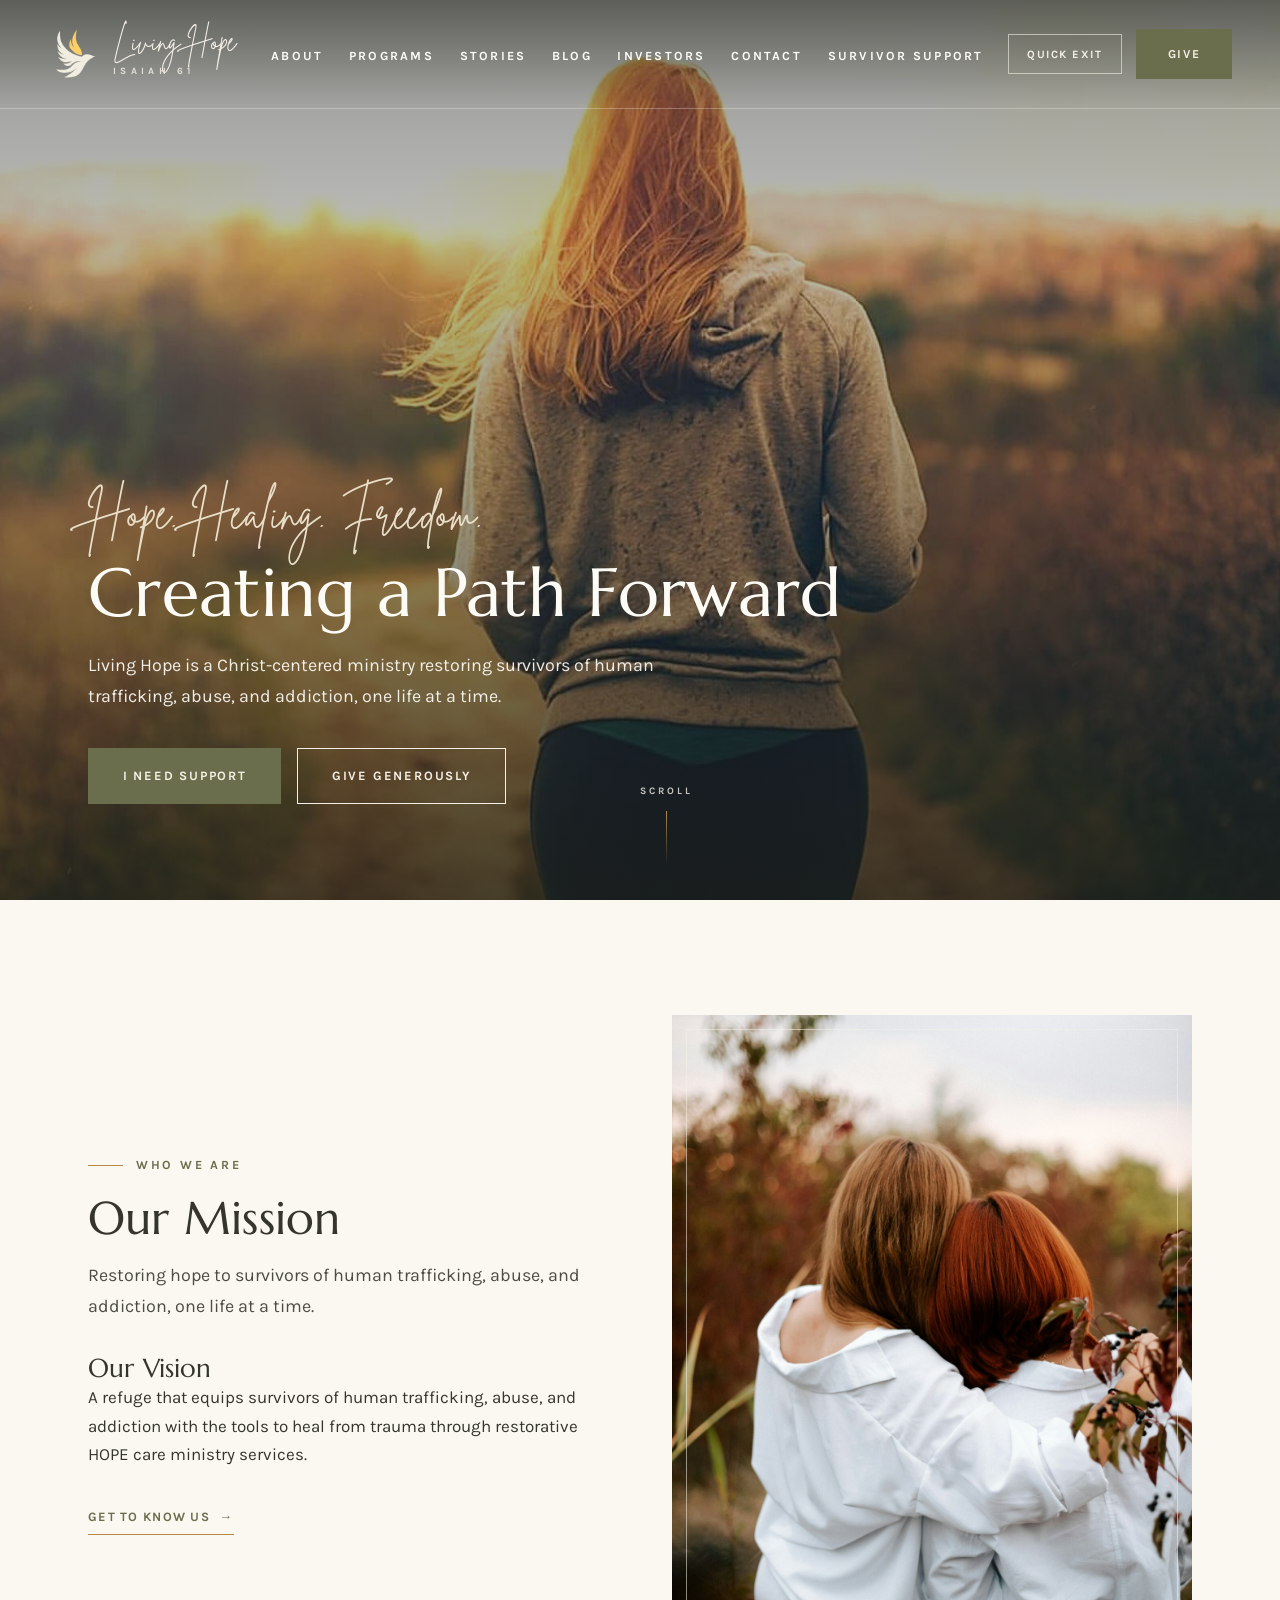
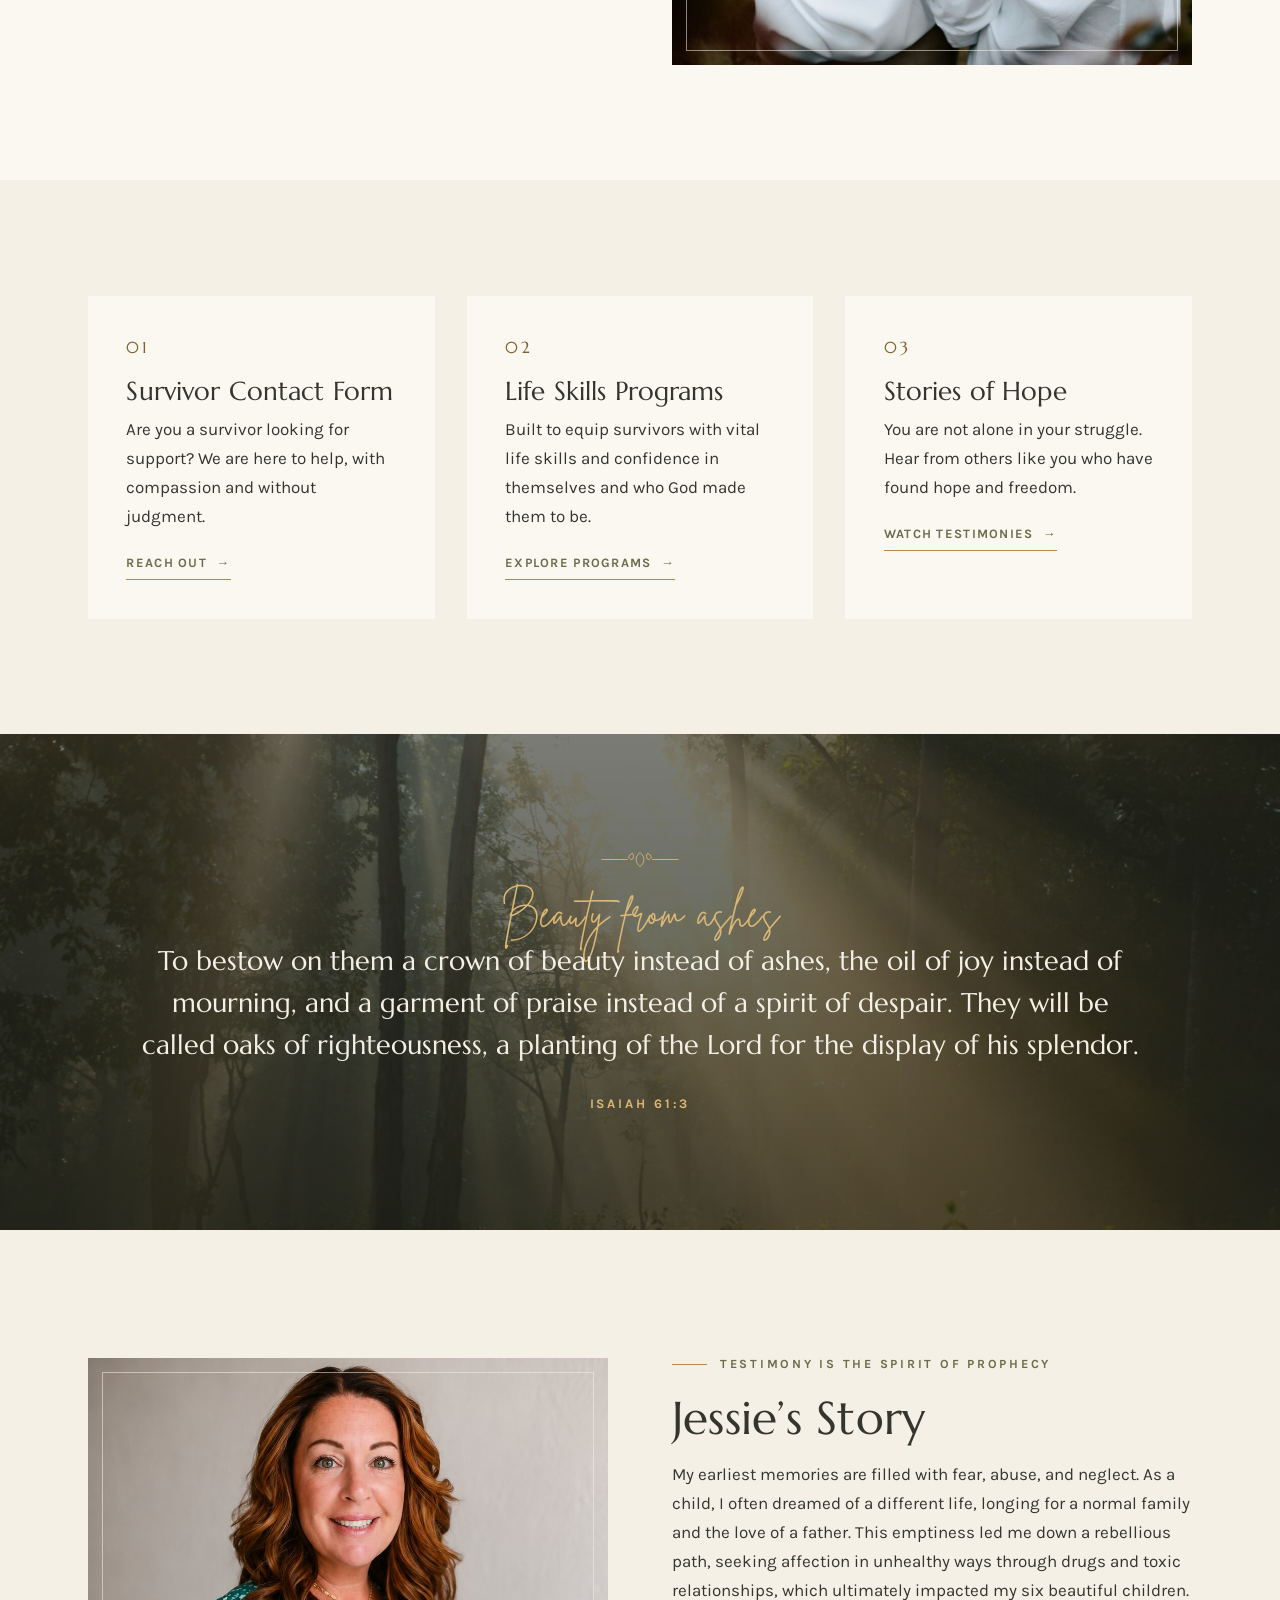
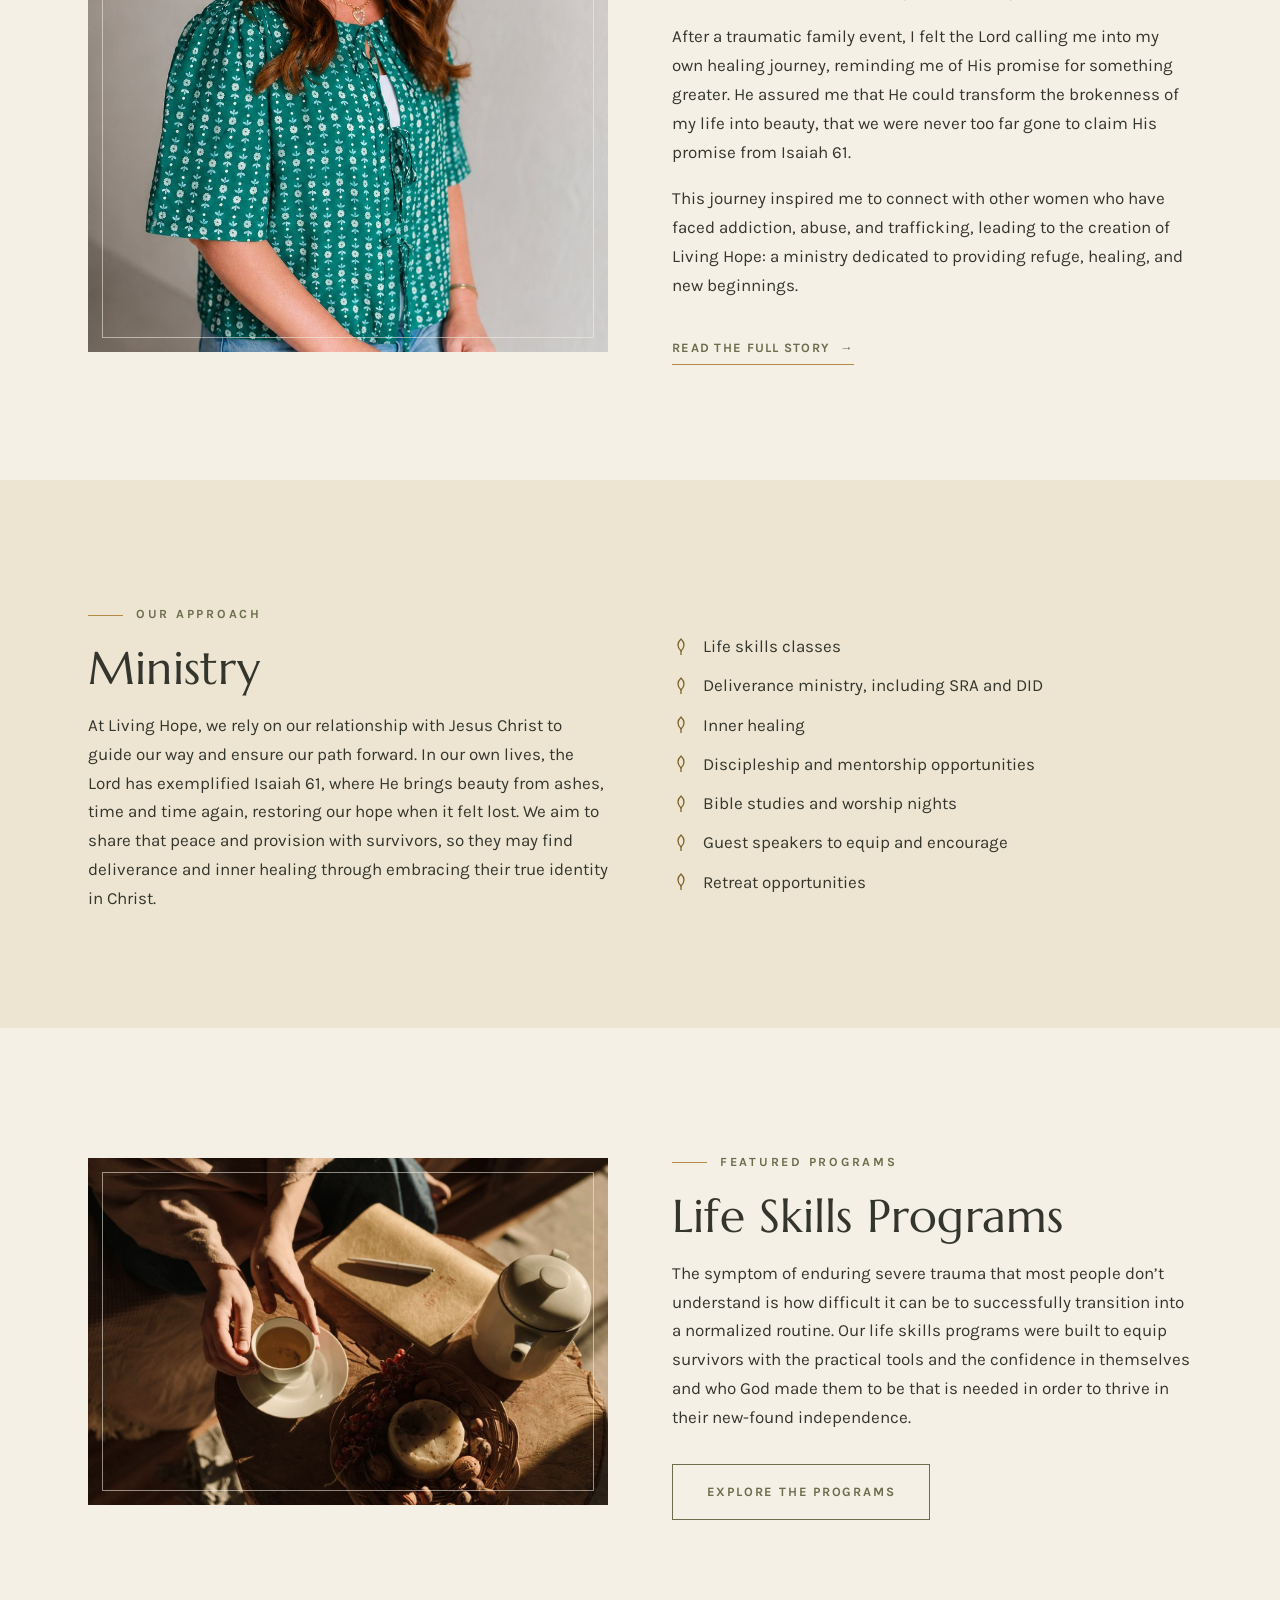
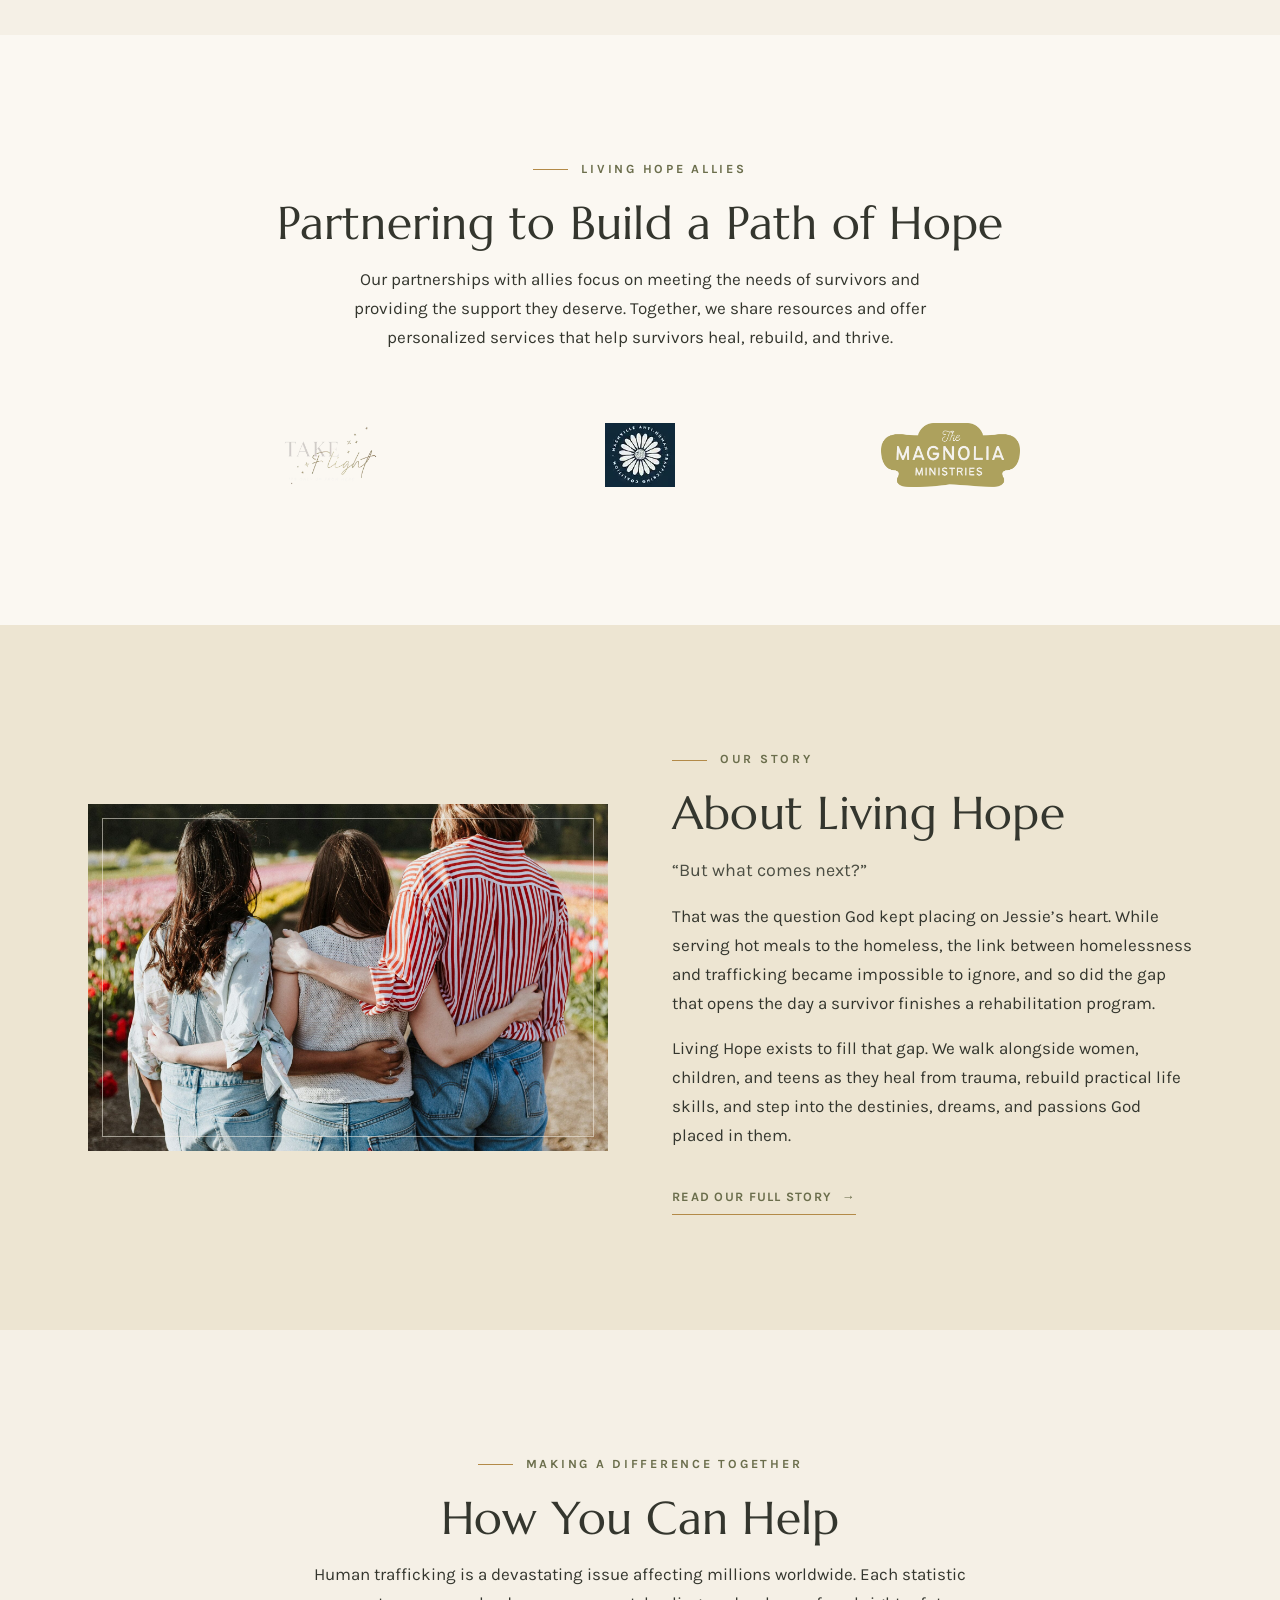
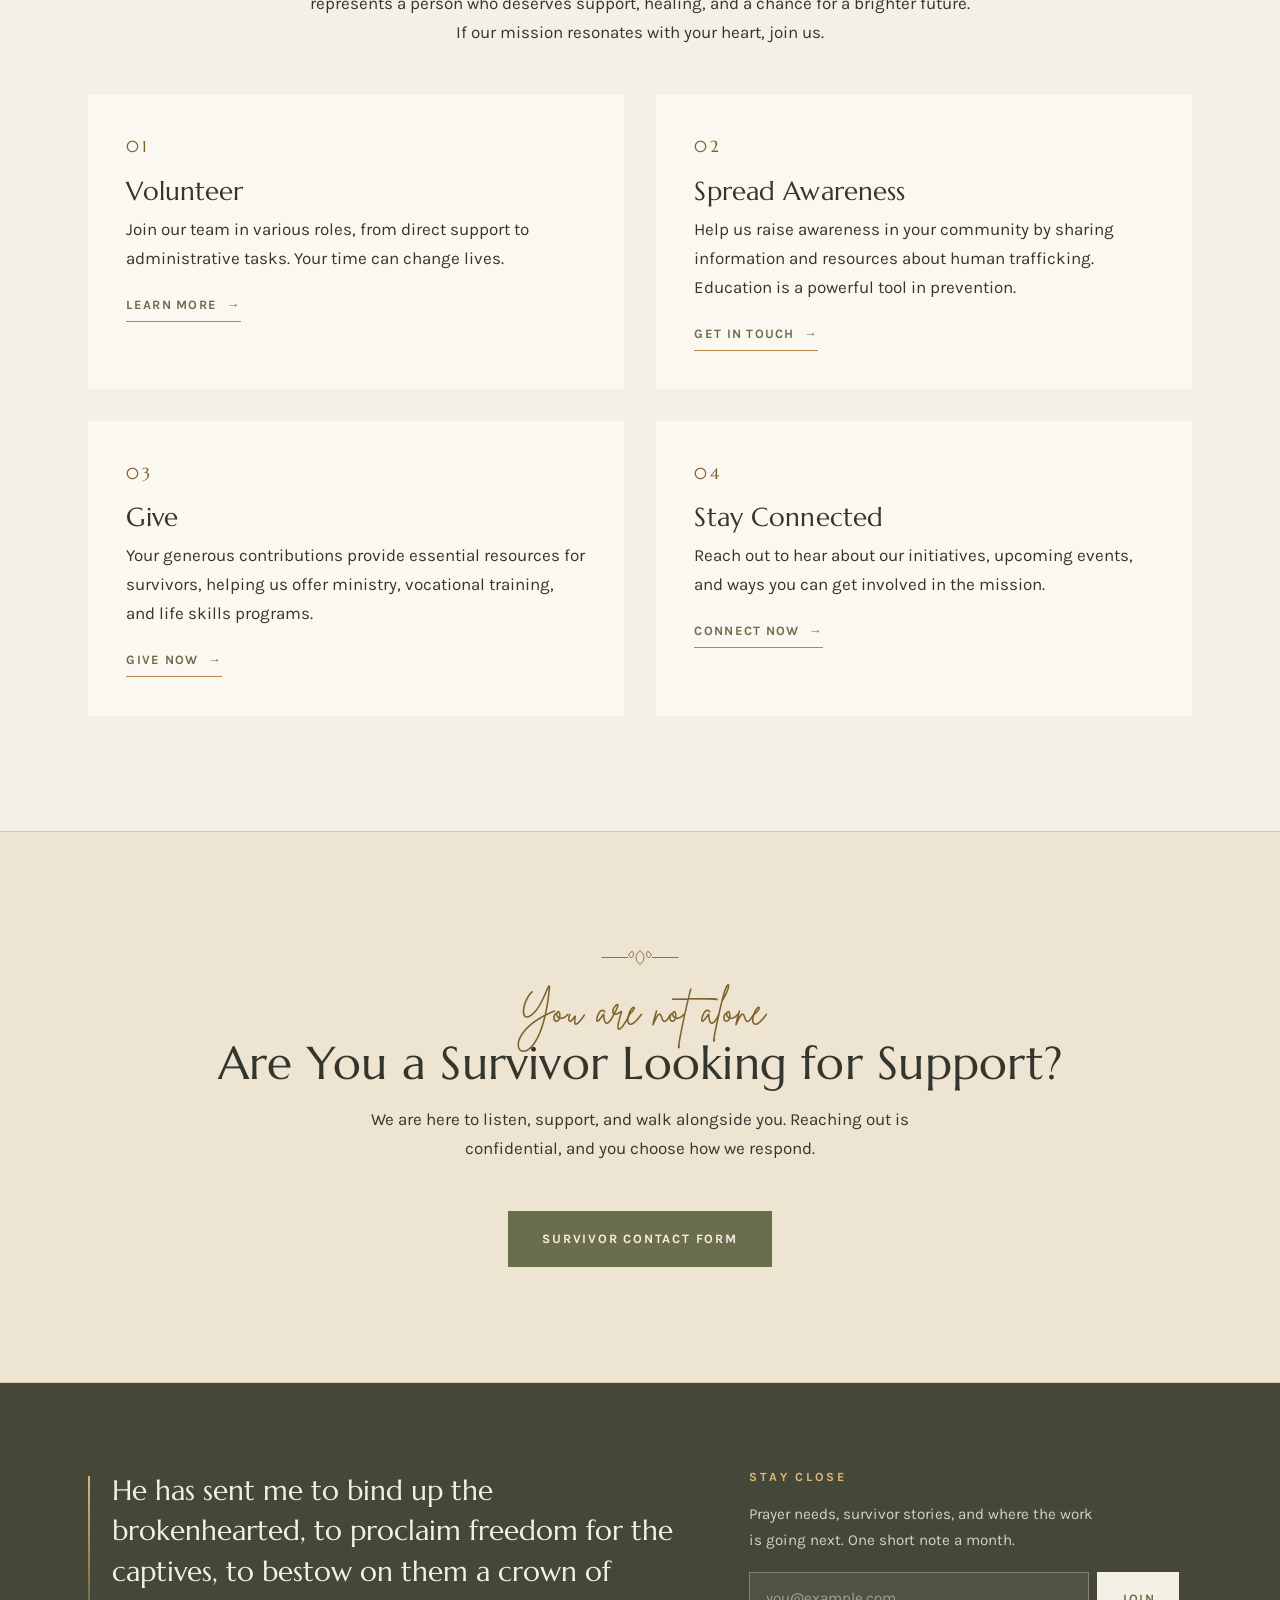
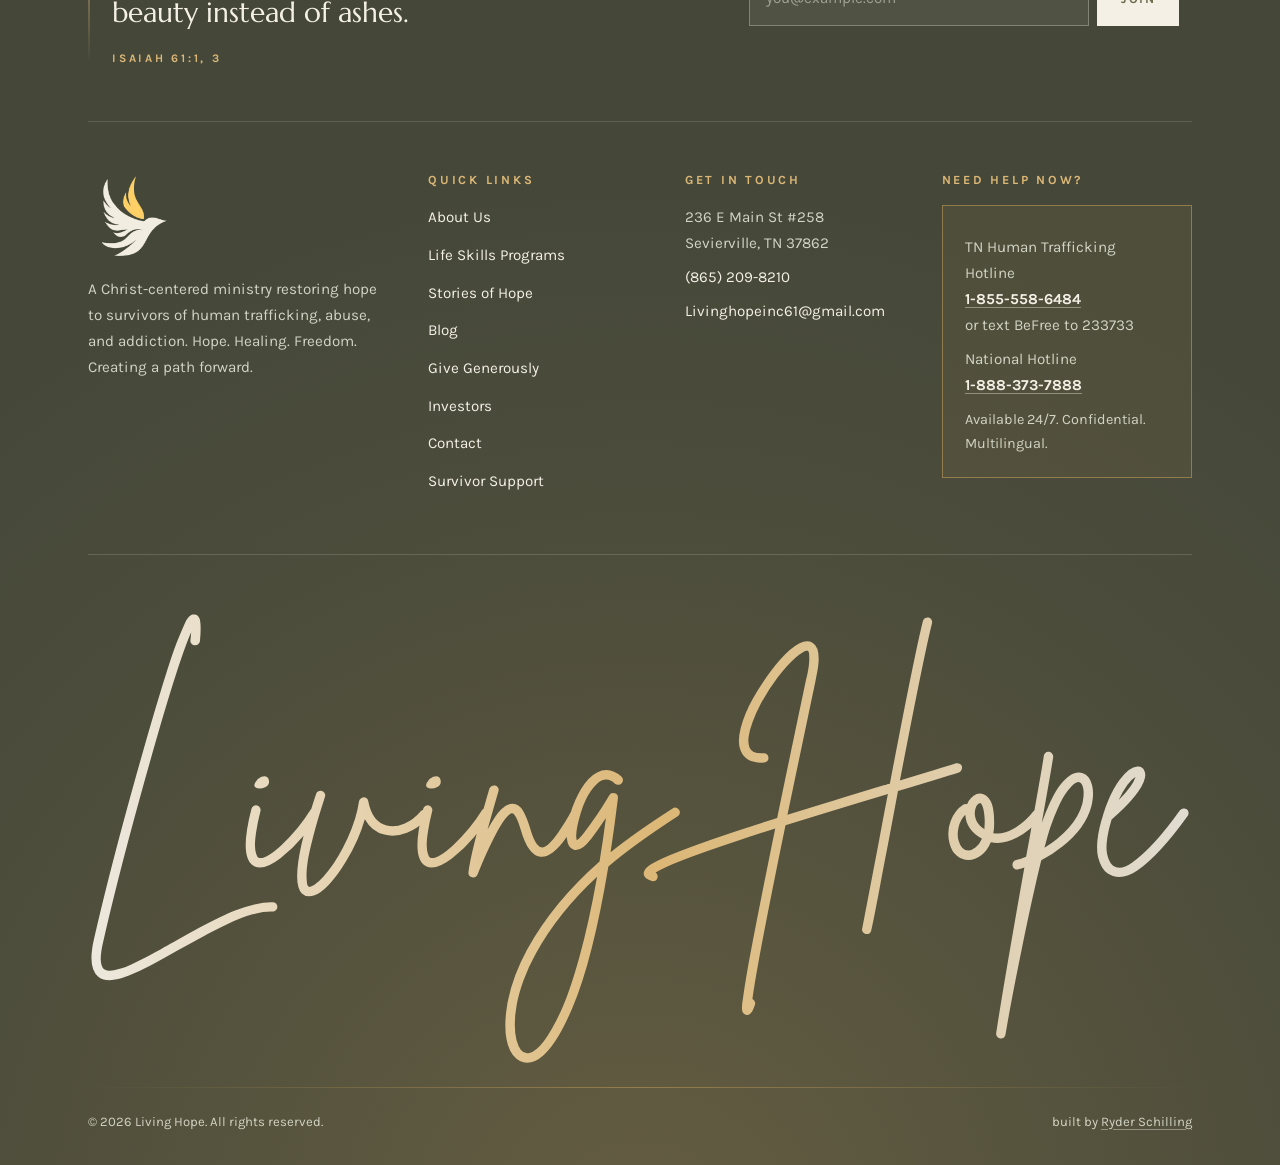
==== commit bcd02cca: "Client round 1 (Jesse Coates, 09-07): brighter hero and nav, About Us on the front page - Hero: ligh" ====
--- a/index.html
+++ b/index.html
@@ -140,8 +140,9 @@
 </section>
 
 <section class="band-dark center" aria-label="Scripture">
-  <div class="band-media" aria-hidden="true"><img src="/assets/img/lavender-hand.jpg" alt="" loading="lazy" decoding="async"></div>
-  <div class="container">
+  <div class="band-media" aria-hidden="true"><img src="/assets/img/light-through-trees.jpg" alt="" loading="lazy" decoding="async"></div>
+  <div class="container">
+    <div class="leaf-divider" aria-hidden="true"><svg viewBox="0 0 96 24" fill="none" xmlns="http://www.w3.org/2000/svg"><path d="M4 12h30M62 12h30" stroke="currentColor" stroke-width="1"/><path d="M48 4c-3 2.5-4.5 5-4.5 8s1.5 5.5 4.5 8c3-2.5 4.5-5 4.5-8S51 6.5 48 4Z" stroke="currentColor" stroke-width="1"/><path d="M39 12c1.8-2.2 2-4.6.6-7C36.8 5.6 35.4 7.4 35 10c1.4 1.5 2.7 2.2 4 2Zm18 0c-1.8-2.2-2-4.6-.6-7 2.8.6 4.2 2.4 4.6 5-1.4 1.5-2.7 2.2-4 2Z" stroke="currentColor" stroke-width="1"/></svg></div>
     <p class="script" data-reveal>Beauty from ashes</p>
     <blockquote data-reveal>
       <p>To bestow on them a crown of beauty instead of ashes, the oil of joy instead of mourning, and a garment of praise instead of a spirit of despair. They will be called oaks of righteousness, a planting of the Lord for the display of his splendor.</p>
@@ -220,6 +221,23 @@
   </div>
 </section>
 
+<section class="band-sand" aria-labelledby="aboutus-h">
+  <div class="container">
+    <div class="split">
+      <div class="figure-frame" style="background-image:url([data-uri]);" data-reveal><img src="/assets/img/women-arms-behind.jpg" alt="Three women standing arm in arm in a field of flowers" loading="lazy" width="1920" height="1280" decoding="async">
+      </div>
+      <div data-reveal>
+        <p class="eyebrow">Our Story</p>
+        <h2 id="aboutus-h">About Living Hope</h2>
+        <p class="lead mt-2">&ldquo;But what comes next?&rdquo;</p>
+        <p class="mt-2">That was the question God kept placing on Jessie&rsquo;s heart. While serving hot meals to the homeless, the link between homelessness and trafficking became impossible to ignore, and so did the gap that opens the day a survivor finishes a rehabilitation program.</p>
+        <p class="mt-2">Living Hope exists to fill that gap. We walk alongside women, children, and teens as they heal from trauma, rebuild practical life skills, and step into the destinies, dreams, and passions God placed in them.</p>
+        <p class="mt-4"><a class="link-arrow" href="/about.html">Read Our Full Story<span aria-hidden="true">&rarr;</span></a></p>
+      </div>
+    </div>
+  </div>
+</section>
+
 <section aria-labelledby="help-h">
   <div class="container">
     <div class="center">
@@ -258,6 +276,7 @@
 
 <section class="band-cta center" aria-labelledby="cta-h">
   <div class="container">
+    <div class="leaf-divider" aria-hidden="true"><svg viewBox="0 0 96 24" fill="none" xmlns="http://www.w3.org/2000/svg"><path d="M4 12h30M62 12h30" stroke="currentColor" stroke-width="1"/><path d="M48 4c-3 2.5-4.5 5-4.5 8s1.5 5.5 4.5 8c3-2.5 4.5-5 4.5-8S51 6.5 48 4Z" stroke="currentColor" stroke-width="1"/><path d="M39 12c1.8-2.2 2-4.6.6-7C36.8 5.6 35.4 7.4 35 10c1.4 1.5 2.7 2.2 4 2Zm18 0c-1.8-2.2-2-4.6-.6-7 2.8.6 4.2 2.4 4.6 5-1.4 1.5-2.7 2.2-4 2Z" stroke="currentColor" stroke-width="1"/></svg></div>
     <p class="script" data-reveal>You are not alone</p>
     <h2 id="cta-h" data-reveal>Are You a Survivor Looking for Support?</h2>
     <p class="max-c mt-2" style="max-width:56ch" data-reveal>We are here to listen, support, and walk alongside you. Reaching out is confidential, and you choose how we respond.</p>
--- a/css/styles.css
+++ b/css/styles.css
@@ -241,9 +241,21 @@
 .site-header {
   position: fixed; top: 0; left: 0; right: 0; z-index: 200;
   background: transparent;
-  border-bottom: 1px solid rgba(245, 240, 230, .22);
+  border-bottom: 1px solid rgba(245, 240, 230, .3);
   transition: background .35s var(--ease), border-color .35s var(--ease);
 }
+/* Client note 09-07: nav reads brighter. The hero scrim under it was
+   doing the legibility work, and that scrim is now lighter, so the bar
+   carries its own thin gradient instead. Fades out the moment the header
+   goes solid, so it never doubles up on the ivory bed. */
+.site-header::before {
+  content: ""; position: absolute; inset: 0; pointer-events: none;
+  background: linear-gradient(to bottom, rgba(28, 30, 22, .42), rgba(28, 30, 22, 0));
+  transition: opacity .35s var(--ease);
+}
+.site-header.is-scrolled::before,
+.site-header.nav-open::before,
+.site-header--solid::before { opacity: 0; }
 /* Solid, and no backdrop-filter. It was 96% ivory over a blur, so the
    HERO PHOTO was bleeding through at 4%, and a backdrop-filter samples
    what is painted behind it, which the compositor updates a frame late
@@ -257,6 +269,7 @@
 }
 
 .header-inner {
+  position: relative; z-index: 1;
   display: flex; align-items: center;
   min-height: var(--header-h);
 }
@@ -326,7 +339,7 @@
 .primary-nav a {
   position: relative; white-space: nowrap;
   font-size: .72rem; font-weight: 700; letter-spacing: .18em; text-transform: uppercase;
-  color: rgba(245, 240, 230, .92); text-decoration: none; padding: .5rem 0;
+  color: #FDFBF6; text-decoration: none; padding: .5rem 0;
   transition: color .35s var(--ease);
 }
 .primary-nav a::after {
@@ -586,12 +599,14 @@
 .hero__media img { width: 100%; height: 100%; object-fit: cover; }
 /* home hero: sit the subject lower in the frame, keep the horizon visible */
 .hero__media--low img { object-position: center 15%; }
+/* Client note 09-07: hero reads brighter. Lift the photo, not just the scrim. */
+.hero__media img { filter: brightness(1.12) saturate(1.04) contrast(.98); }
 .hero__scrim {
   position: absolute; inset: 0;
   background:
-    linear-gradient(to bottom, rgba(28, 30, 22, .58) 0%, rgba(28, 30, 22, 0) 24%),
-    linear-gradient(to top, rgba(28, 30, 22, .82) 0%, rgba(28, 30, 22, .38) 45%, rgba(28, 30, 22, .18) 100%),
-    rgba(28, 30, 22, .18);
+    linear-gradient(to bottom, rgba(28, 30, 22, .40) 0%, rgba(28, 30, 22, 0) 26%),
+    linear-gradient(to top, rgba(28, 30, 22, .80) 0%, rgba(28, 30, 22, .40) 46%, rgba(28, 30, 22, .10) 100%),
+    rgba(28, 30, 22, .06);
 }
 
 /* ---------- Hero recede ----------
@@ -633,6 +648,9 @@
   display: flex; justify-content: center; padding: 0 0 .25rem;
 }
 .leaf-divider svg { width: 84px; height: auto; color: var(--gold); }
+.band-dark .leaf-divider, .band-cta .leaf-divider { padding-bottom: 1.15rem; }
+.band-dark .leaf-divider svg { color: var(--gold-ondark); }
+.band-cta .leaf-divider svg { color: var(--gold-deep); }
 
 /* ---------- Cards / panels ---------- */
 .panel {
@@ -683,10 +701,10 @@
 .band-dark h2, .band-dark h3 { color: var(--ondark); }
 .band-dark .script { color: var(--gold-ondark); }
 .band-dark .band-media { position: absolute; inset: 0; overflow: hidden; background: var(--dark); }
-.band-dark .band-media img { width: 100%; height: 100%; object-fit: cover; opacity: .46; }
+.band-dark .band-media img { width: 100%; height: 100%; object-fit: cover; opacity: .62; filter: brightness(1.18) saturate(1.03); }
 .band-dark .band-media::after {
   content: ""; position: absolute; inset: 0; z-index: 1;
-  background: linear-gradient(rgba(30, 32, 24, .55), rgba(30, 32, 24, .78));
+  background: linear-gradient(rgba(30, 32, 24, .40), rgba(30, 32, 24, .64));
 }
 .band-dark .container { position: relative; z-index: 2; }
 .band-dark blockquote {
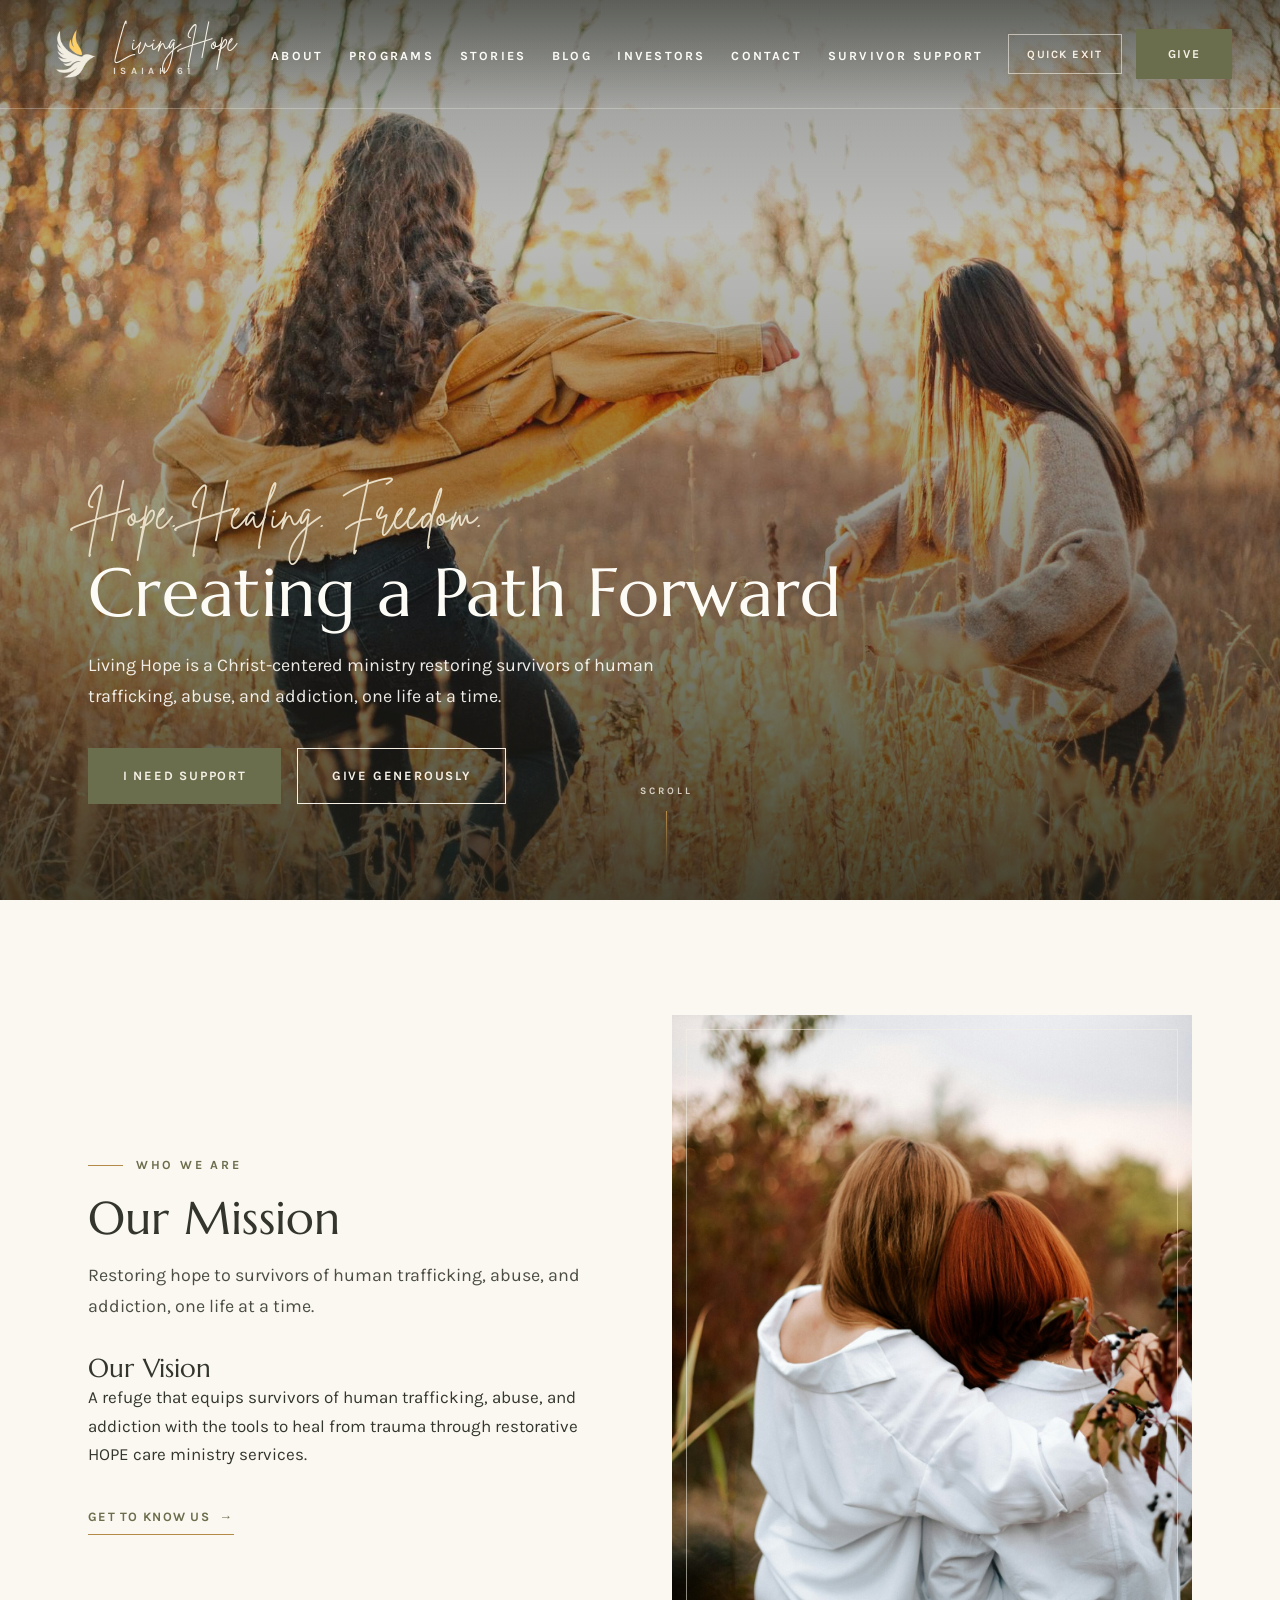
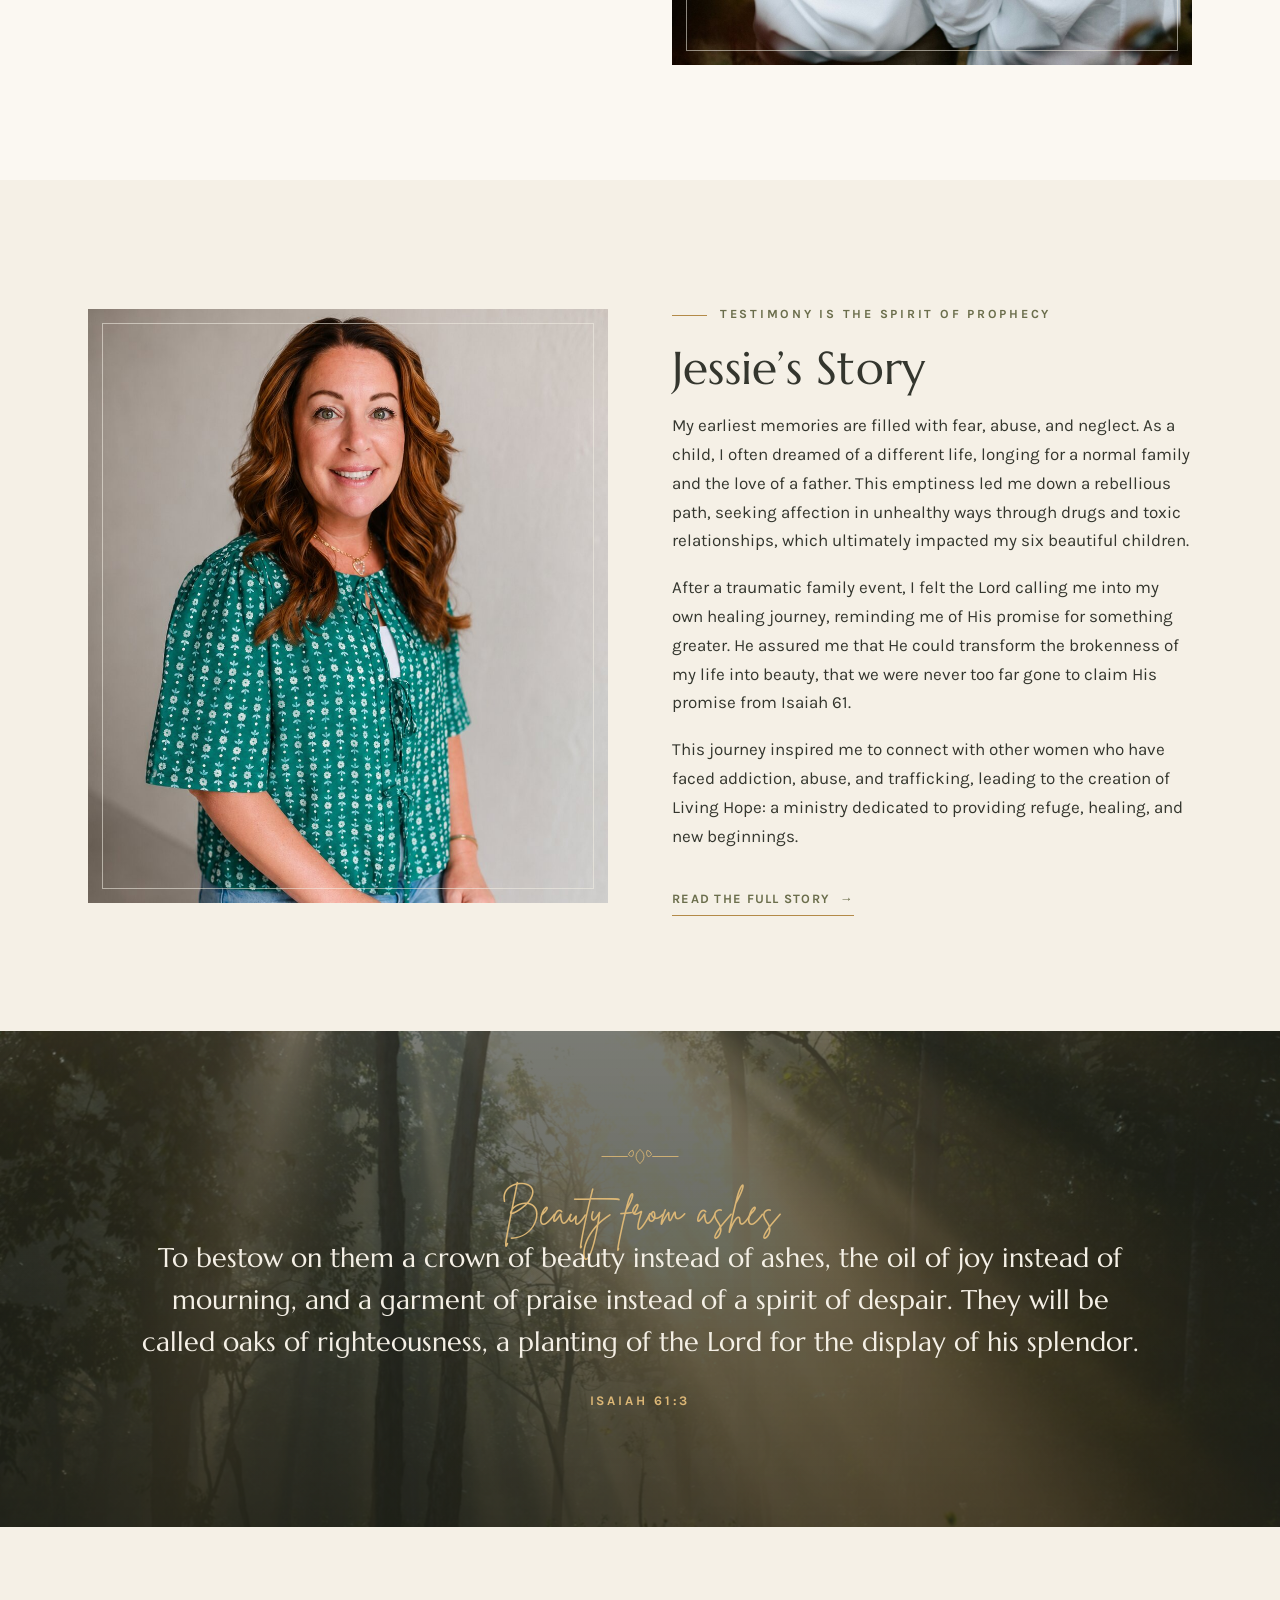
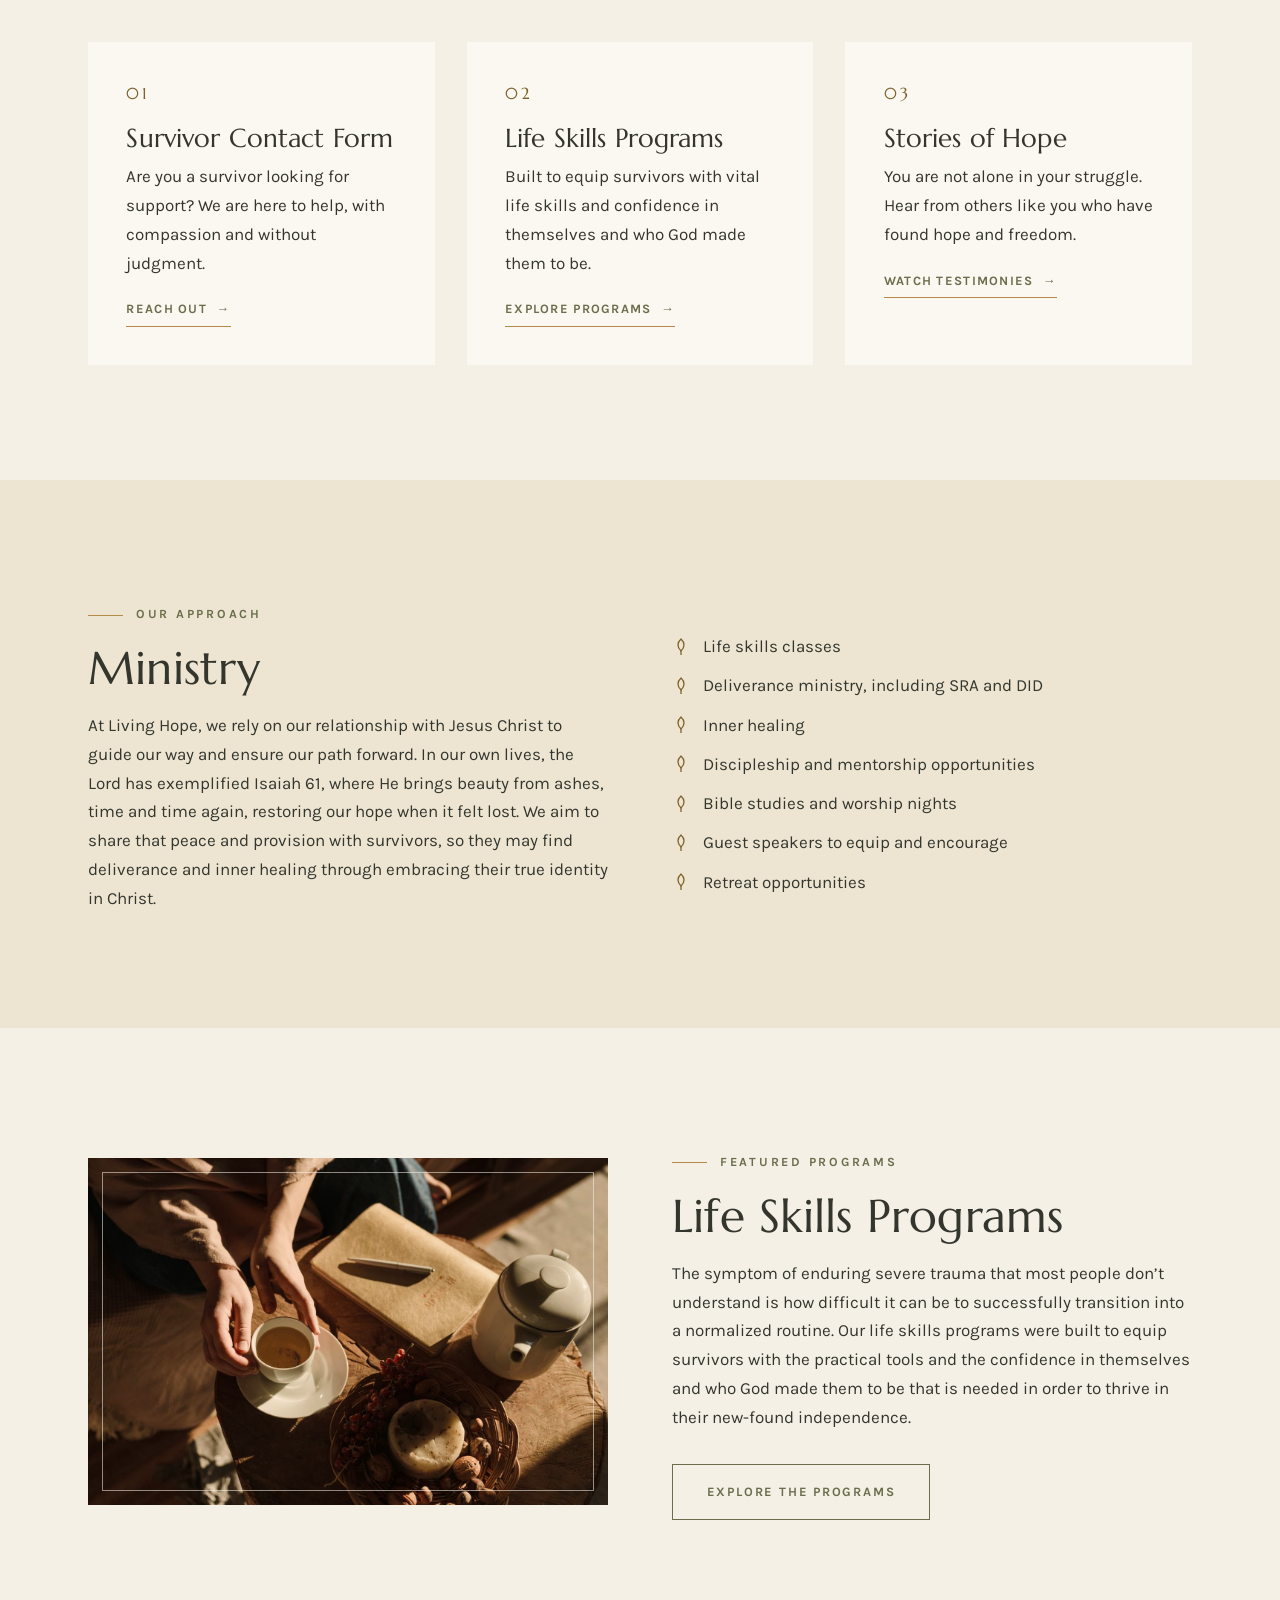
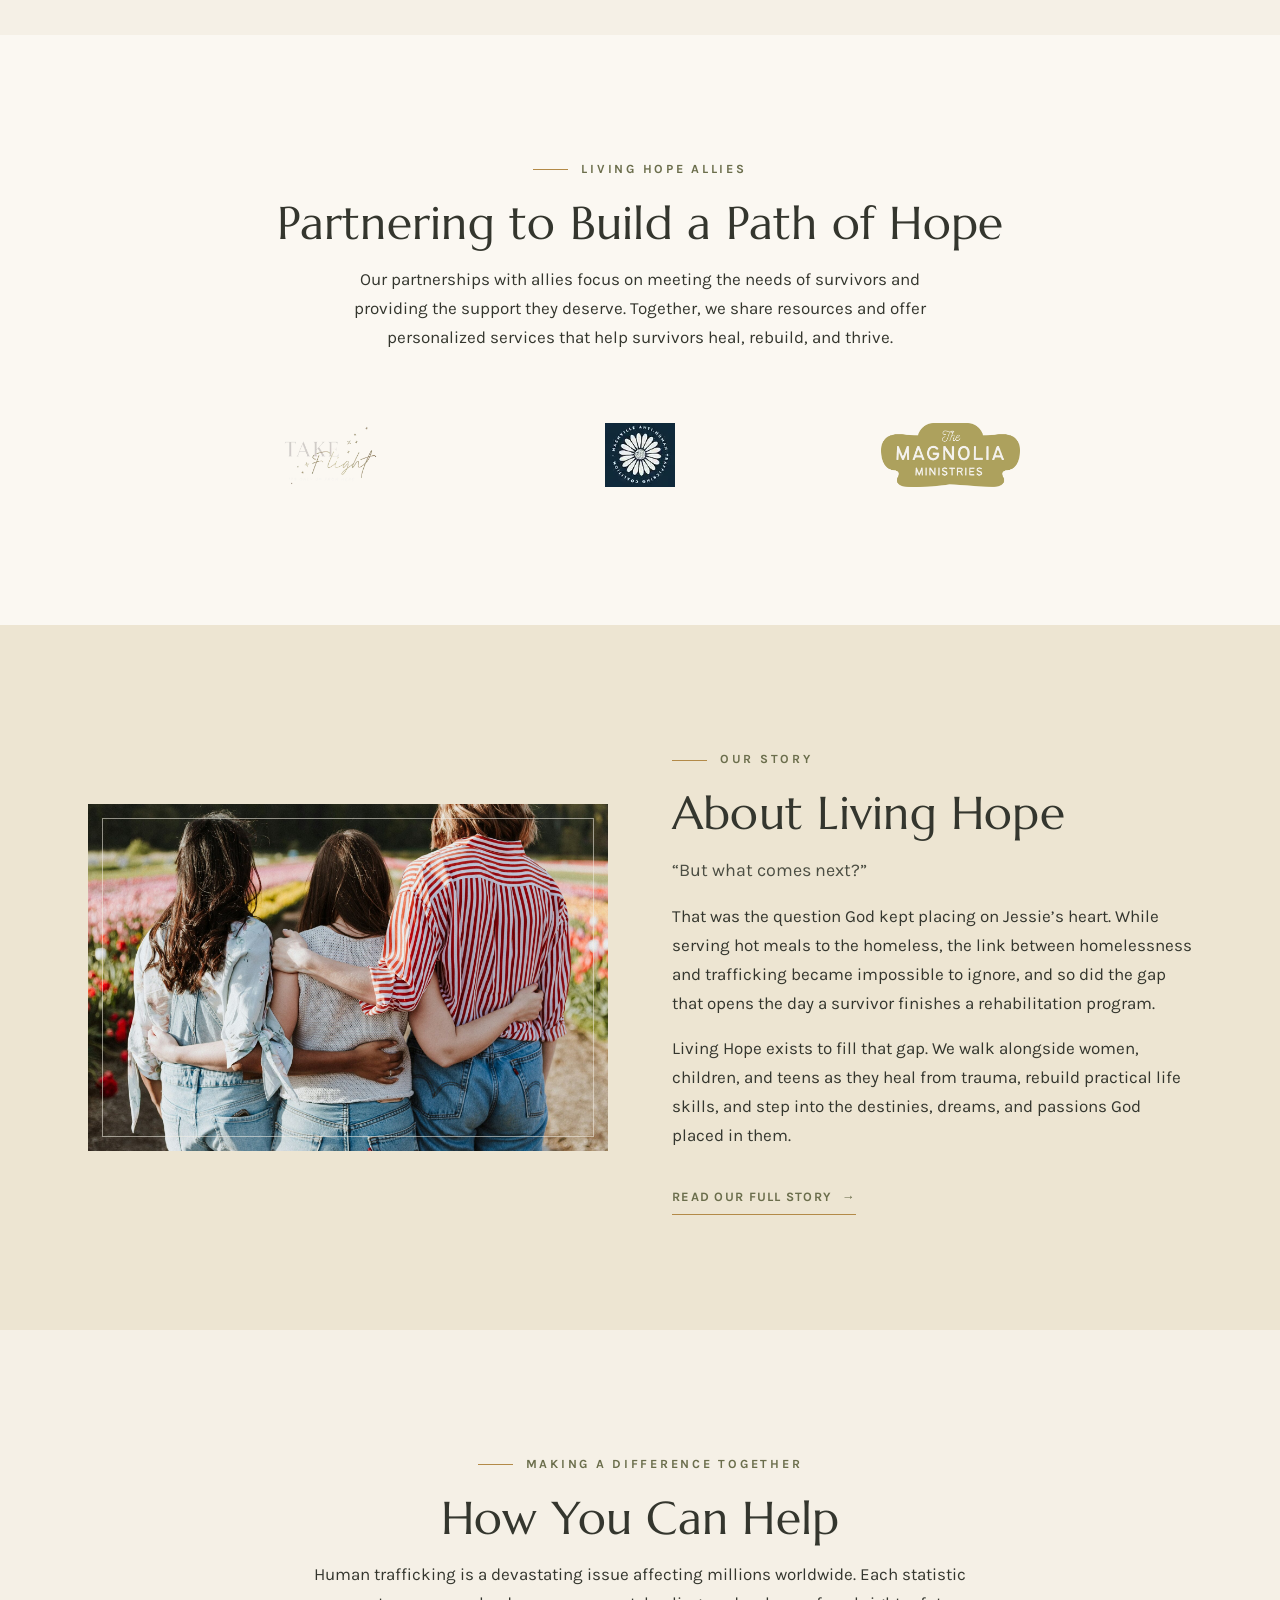
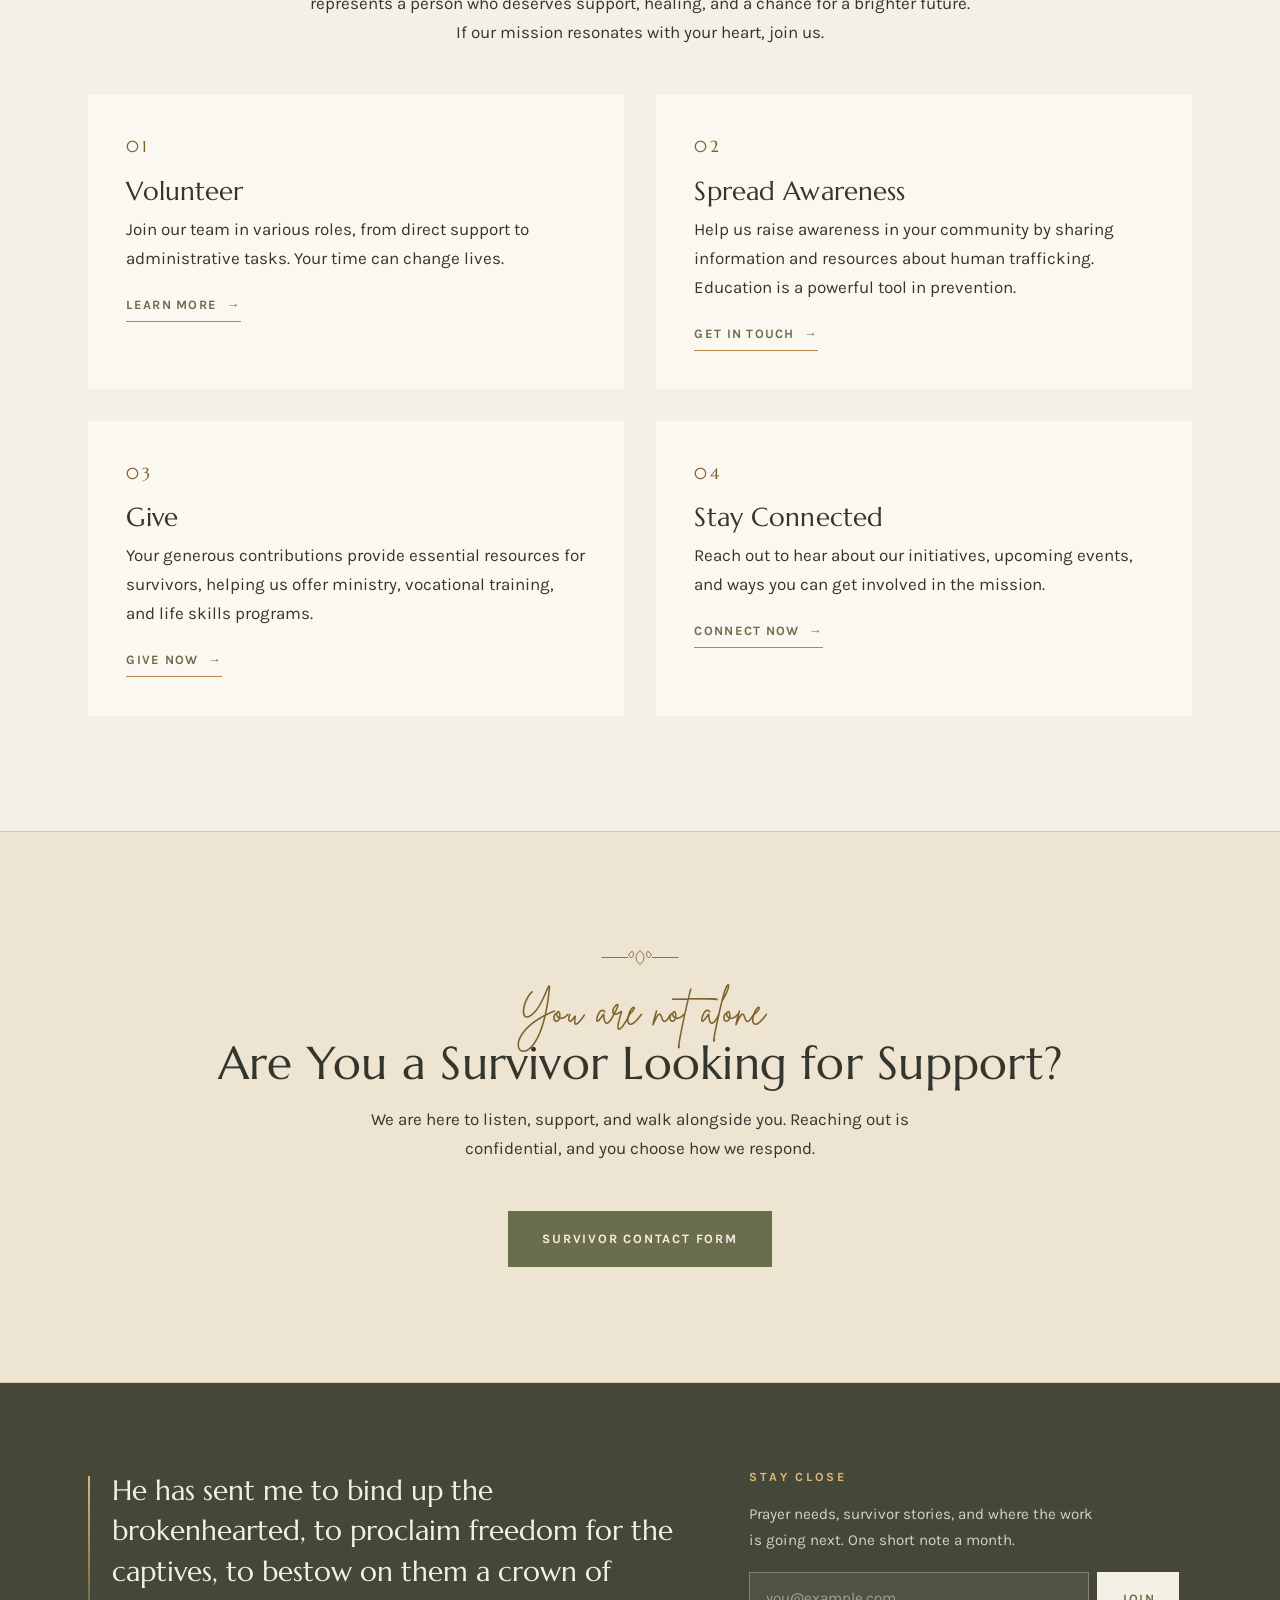
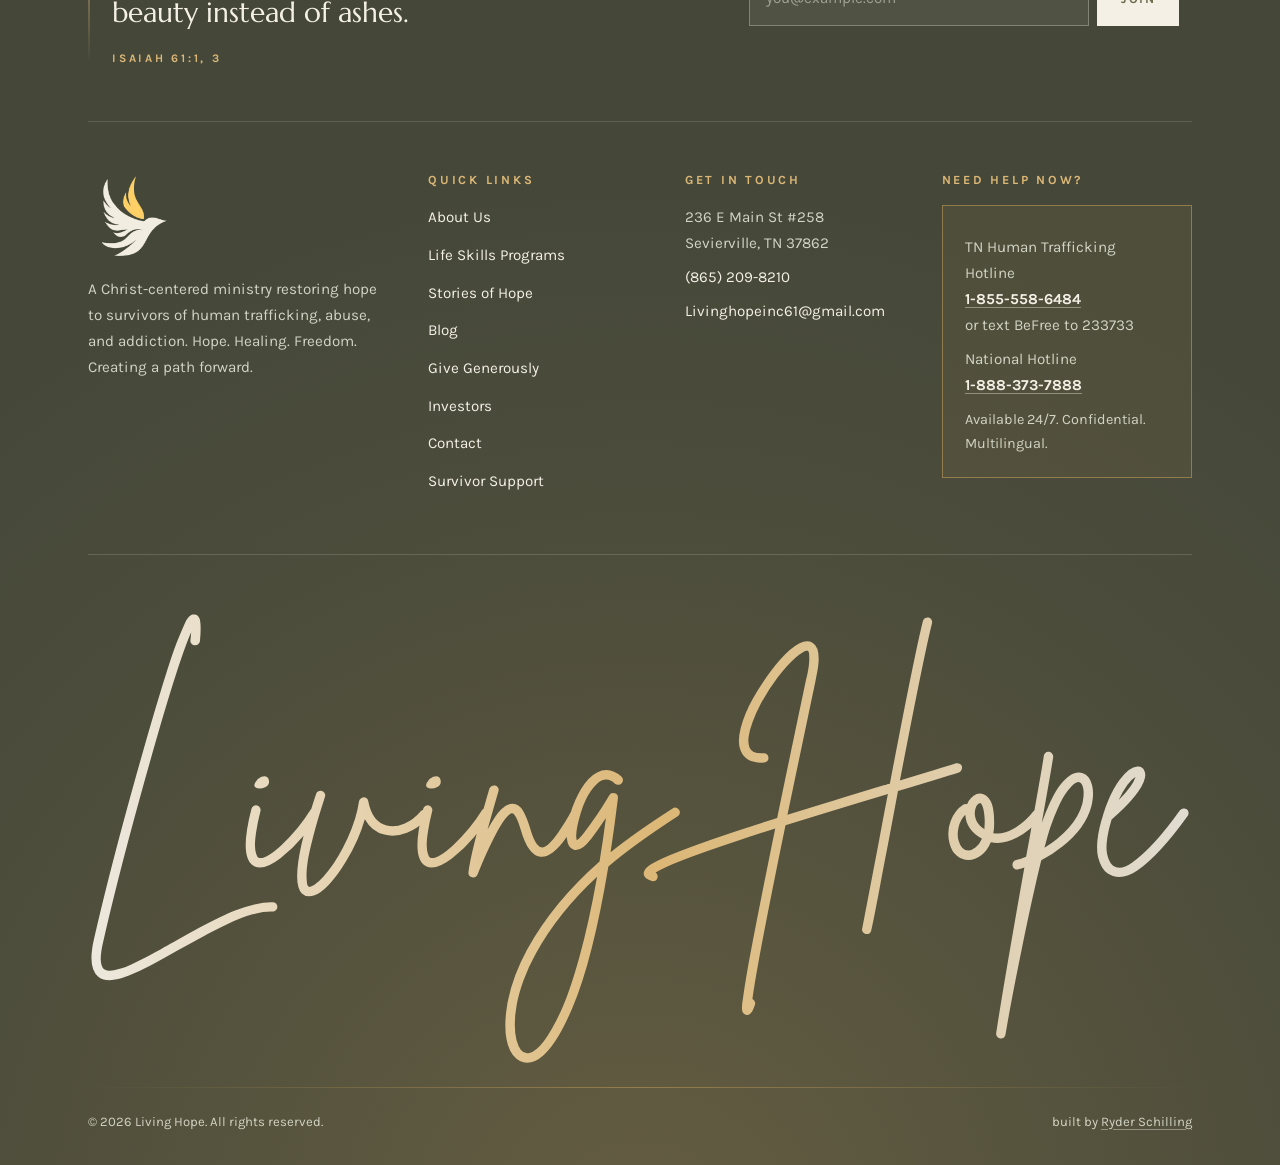
==== commit 2279f204: "Client round 2 (Jesse Coates, 09-07): new hero photo, front-page reorder - Hero: the lone woman shot" ====
--- a/index.html
+++ b/index.html
@@ -77,7 +77,7 @@
 </header>
 <main id="main" tabindex="-1">
 <section class="hero">
-  <div class="hero__media hero__media--low" style="background-image:url([data-uri]);"><img src="/assets/img/path-sunset-hero.jpg" alt="A woman walking a golden field path toward the sunrise" fetchpriority="high" decoding="async"></div>
+  <div class="hero__media hero__media--low" style="background-image:url([data-uri]);"><img src="/assets/img/women-golden-field.jpg" alt="Two women walking together through a sunlit field" fetchpriority="high" decoding="async"></div>
   <div class="hero__scrim" aria-hidden="true"></div>
   <div class="hero__content">
     <div class="container">
@@ -113,44 +113,6 @@
   </div>
 </section>
 
-<section aria-labelledby="doors-h">
-  <div class="container">
-    <h2 id="doors-h" class="visually-hidden">Where would you like to start?</h2>
-    <div class="grid-3">
-      <div class="panel" data-reveal>
-        <span class="num">01</span>
-        <h3>Survivor Contact Form</h3>
-        <p>Are you a survivor looking for support? We are here to help, with compassion and without judgment.</p>
-        <p class="mt-2"><a class="link-arrow" href="/survivor-form.html">Reach Out<span aria-hidden="true">&rarr;</span></a></p>
-      </div>
-      <div class="panel" data-reveal>
-        <span class="num">02</span>
-        <h3>Life Skills Programs</h3>
-        <p>Built to equip survivors with vital life skills and confidence in themselves and who God made them to be.</p>
-        <p class="mt-2"><a class="link-arrow" href="/programs.html">Explore Programs<span aria-hidden="true">&rarr;</span></a></p>
-      </div>
-      <div class="panel" data-reveal>
-        <span class="num">03</span>
-        <h3>Stories of Hope</h3>
-        <p>You are not alone in your struggle. Hear from others like you who have found hope and freedom.</p>
-        <p class="mt-2"><a class="link-arrow" href="/stories.html">Watch Testimonies<span aria-hidden="true">&rarr;</span></a></p>
-      </div>
-    </div>
-  </div>
-</section>
-
-<section class="band-dark center" aria-label="Scripture">
-  <div class="band-media" aria-hidden="true"><img src="/assets/img/light-through-trees.jpg" alt="" loading="lazy" decoding="async"></div>
-  <div class="container">
-    <div class="leaf-divider" aria-hidden="true"><svg viewBox="0 0 96 24" fill="none" xmlns="http://www.w3.org/2000/svg"><path d="M4 12h30M62 12h30" stroke="currentColor" stroke-width="1"/><path d="M48 4c-3 2.5-4.5 5-4.5 8s1.5 5.5 4.5 8c3-2.5 4.5-5 4.5-8S51 6.5 48 4Z" stroke="currentColor" stroke-width="1"/><path d="M39 12c1.8-2.2 2-4.6.6-7C36.8 5.6 35.4 7.4 35 10c1.4 1.5 2.7 2.2 4 2Zm18 0c-1.8-2.2-2-4.6-.6-7 2.8.6 4.2 2.4 4.6 5-1.4 1.5-2.7 2.2-4 2Z" stroke="currentColor" stroke-width="1"/></svg></div>
-    <p class="script" data-reveal>Beauty from ashes</p>
-    <blockquote data-reveal>
-      <p>To bestow on them a crown of beauty instead of ashes, the oil of joy instead of mourning, and a garment of praise instead of a spirit of despair. They will be called oaks of righteousness, a planting of the Lord for the display of his splendor.</p>
-      <cite>Isaiah 61:3</cite>
-    </blockquote>
-  </div>
-</section>
-
 <section aria-labelledby="story-h">
   <div class="container">
     <div class="split">
@@ -165,6 +127,44 @@
           <p>This journey inspired me to connect with other women who have faced addiction, abuse, and trafficking, leading to the creation of Living Hope: a ministry dedicated to providing refuge, healing, and new beginnings.</p>
         </div>
         <p class="mt-4"><a class="link-arrow" href="/about.html#jessie">Read the Full Story<span aria-hidden="true">&rarr;</span></a></p>
+      </div>
+    </div>
+  </div>
+</section>
+
+<section class="band-dark center" aria-label="Scripture">
+  <div class="band-media" aria-hidden="true"><img src="/assets/img/light-through-trees.jpg" alt="" loading="lazy" decoding="async"></div>
+  <div class="container">
+    <div class="leaf-divider" aria-hidden="true"><svg viewBox="0 0 96 24" fill="none" xmlns="http://www.w3.org/2000/svg"><path d="M4 12h30M62 12h30" stroke="currentColor" stroke-width="1"/><path d="M48 4c-3 2.5-4.5 5-4.5 8s1.5 5.5 4.5 8c3-2.5 4.5-5 4.5-8S51 6.5 48 4Z" stroke="currentColor" stroke-width="1"/><path d="M39 12c1.8-2.2 2-4.6.6-7C36.8 5.6 35.4 7.4 35 10c1.4 1.5 2.7 2.2 4 2Zm18 0c-1.8-2.2-2-4.6-.6-7 2.8.6 4.2 2.4 4.6 5-1.4 1.5-2.7 2.2-4 2Z" stroke="currentColor" stroke-width="1"/></svg></div>
+    <p class="script" data-reveal>Beauty from ashes</p>
+    <blockquote data-reveal>
+      <p>To bestow on them a crown of beauty instead of ashes, the oil of joy instead of mourning, and a garment of praise instead of a spirit of despair. They will be called oaks of righteousness, a planting of the Lord for the display of his splendor.</p>
+      <cite>Isaiah 61:3</cite>
+    </blockquote>
+  </div>
+</section>
+
+<section aria-labelledby="doors-h">
+  <div class="container">
+    <h2 id="doors-h" class="visually-hidden">Where would you like to start?</h2>
+    <div class="grid-3">
+      <div class="panel" data-reveal>
+        <span class="num">01</span>
+        <h3>Survivor Contact Form</h3>
+        <p>Are you a survivor looking for support? We are here to help, with compassion and without judgment.</p>
+        <p class="mt-2"><a class="link-arrow" href="/survivor-form.html">Reach Out<span aria-hidden="true">&rarr;</span></a></p>
+      </div>
+      <div class="panel" data-reveal>
+        <span class="num">02</span>
+        <h3>Life Skills Programs</h3>
+        <p>Built to equip survivors with vital life skills and confidence in themselves and who God made them to be.</p>
+        <p class="mt-2"><a class="link-arrow" href="/programs.html">Explore Programs<span aria-hidden="true">&rarr;</span></a></p>
+      </div>
+      <div class="panel" data-reveal>
+        <span class="num">03</span>
+        <h3>Stories of Hope</h3>
+        <p>You are not alone in your struggle. Hear from others like you who have found hope and freedom.</p>
+        <p class="mt-2"><a class="link-arrow" href="/stories.html">Watch Testimonies<span aria-hidden="true">&rarr;</span></a></p>
       </div>
     </div>
   </div>
--- a/css/styles.css
+++ b/css/styles.css
@@ -598,7 +598,7 @@
 .hero__media { position: absolute; inset: 0; background: var(--dark); }
 .hero__media img { width: 100%; height: 100%; object-fit: cover; }
 /* home hero: sit the subject lower in the frame, keep the horizon visible */
-.hero__media--low img { object-position: center 15%; }
+.hero__media--low img { object-position: center 22%; }
 /* Client note 09-07: hero reads brighter. Lift the photo, not just the scrim. */
 .hero__media img { filter: brightness(1.12) saturate(1.04) contrast(.98); }
 .hero__scrim {
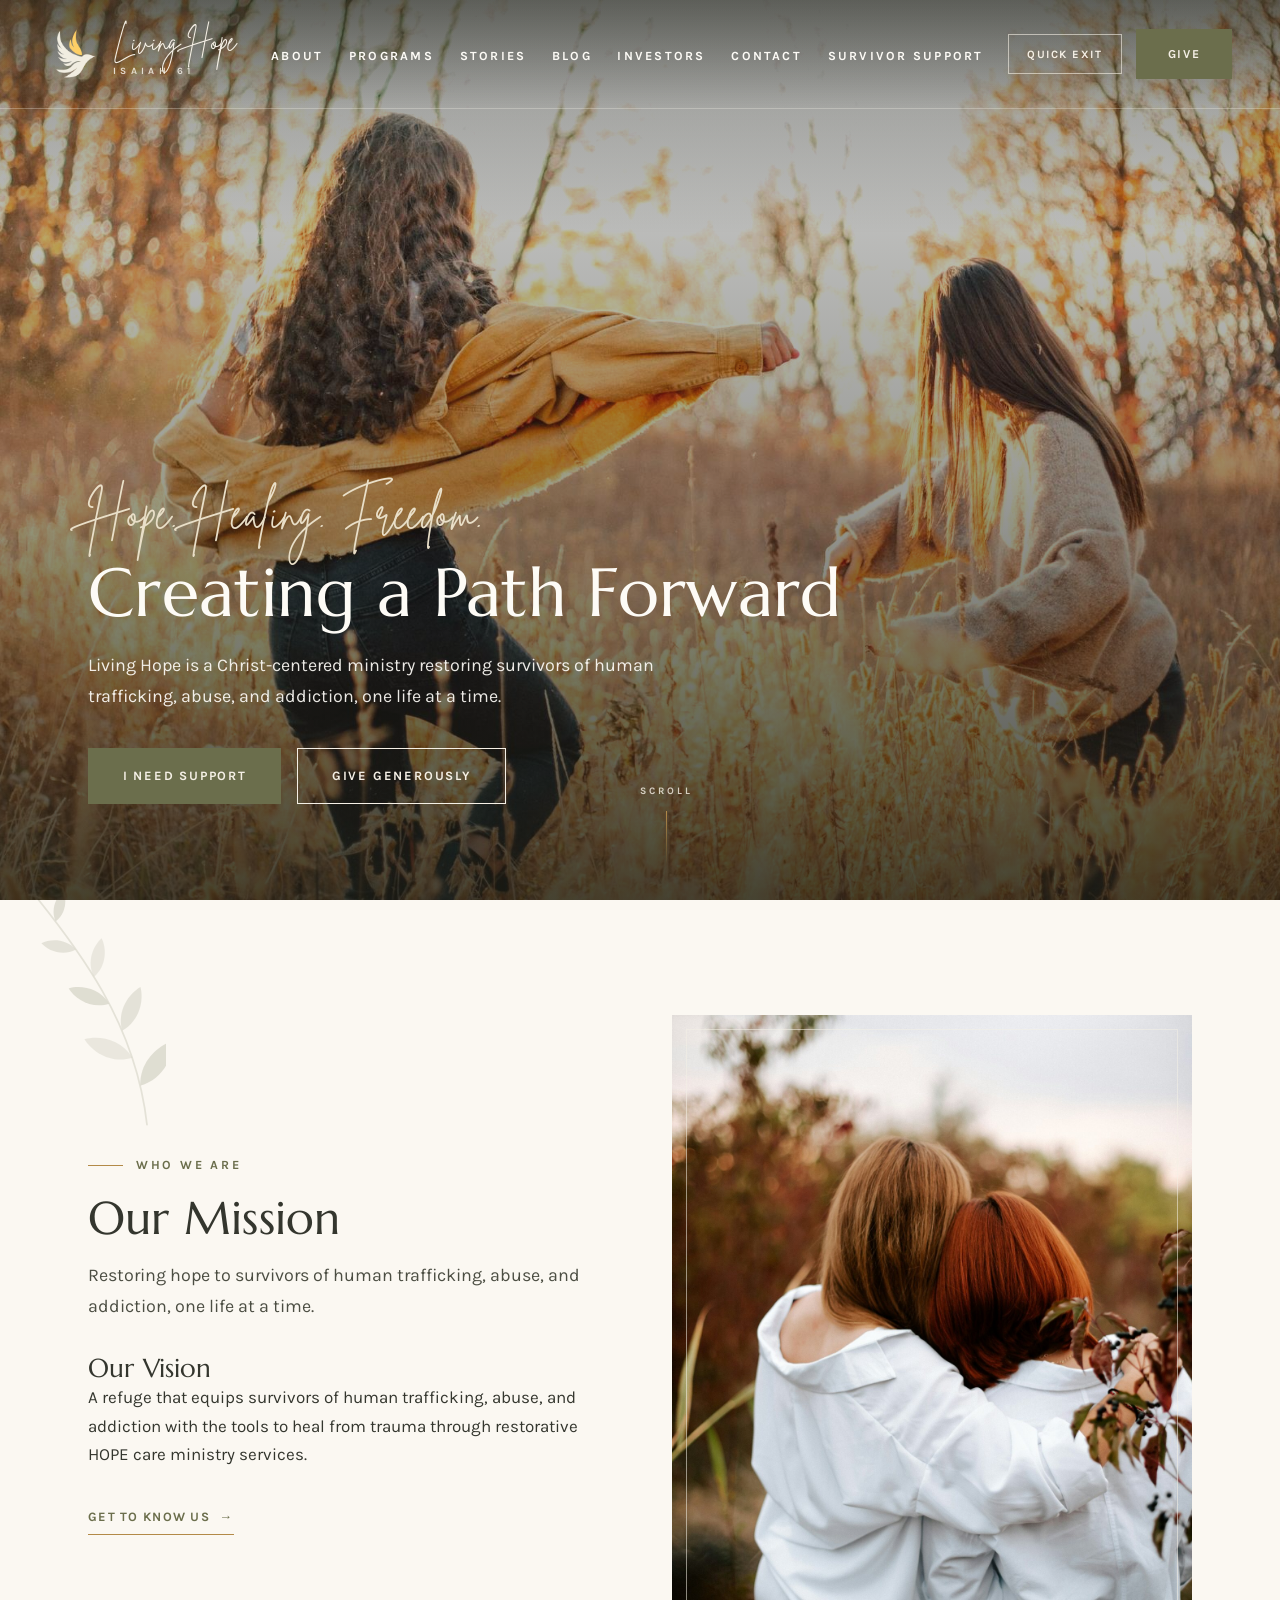
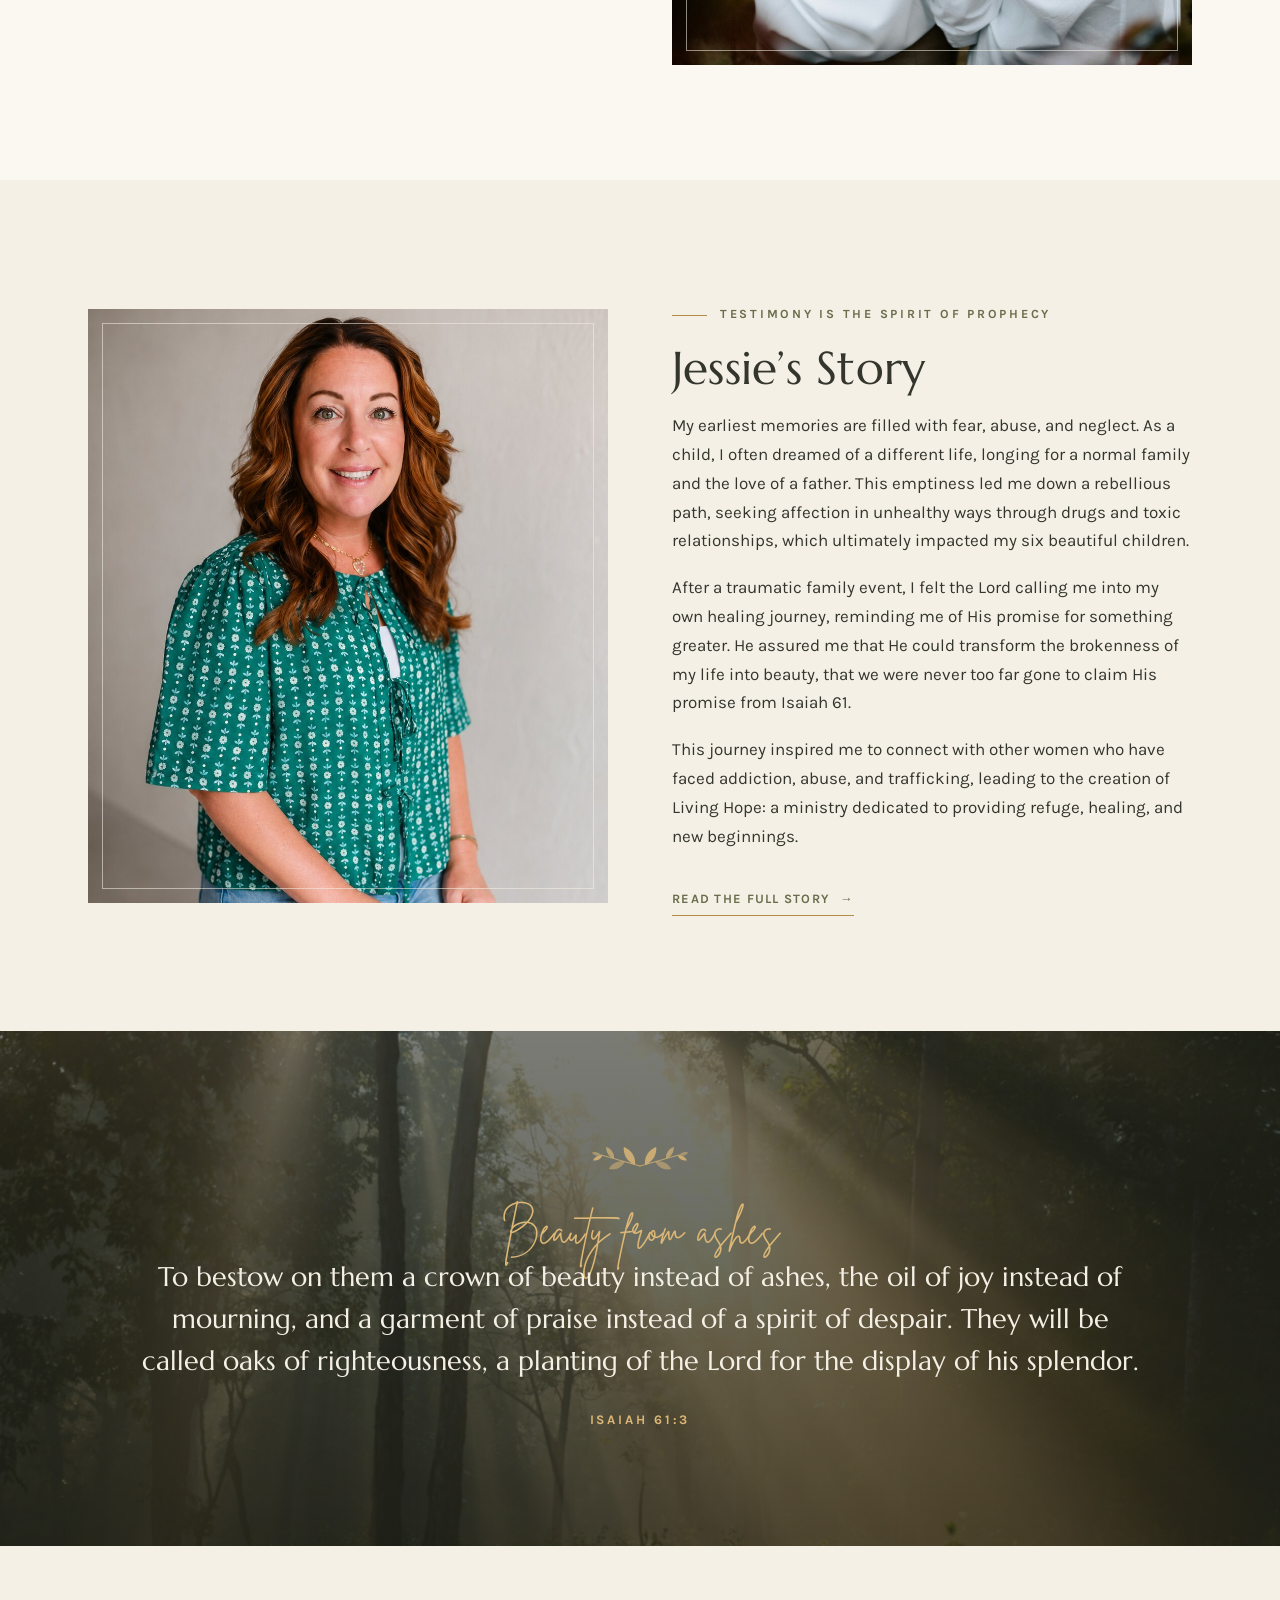
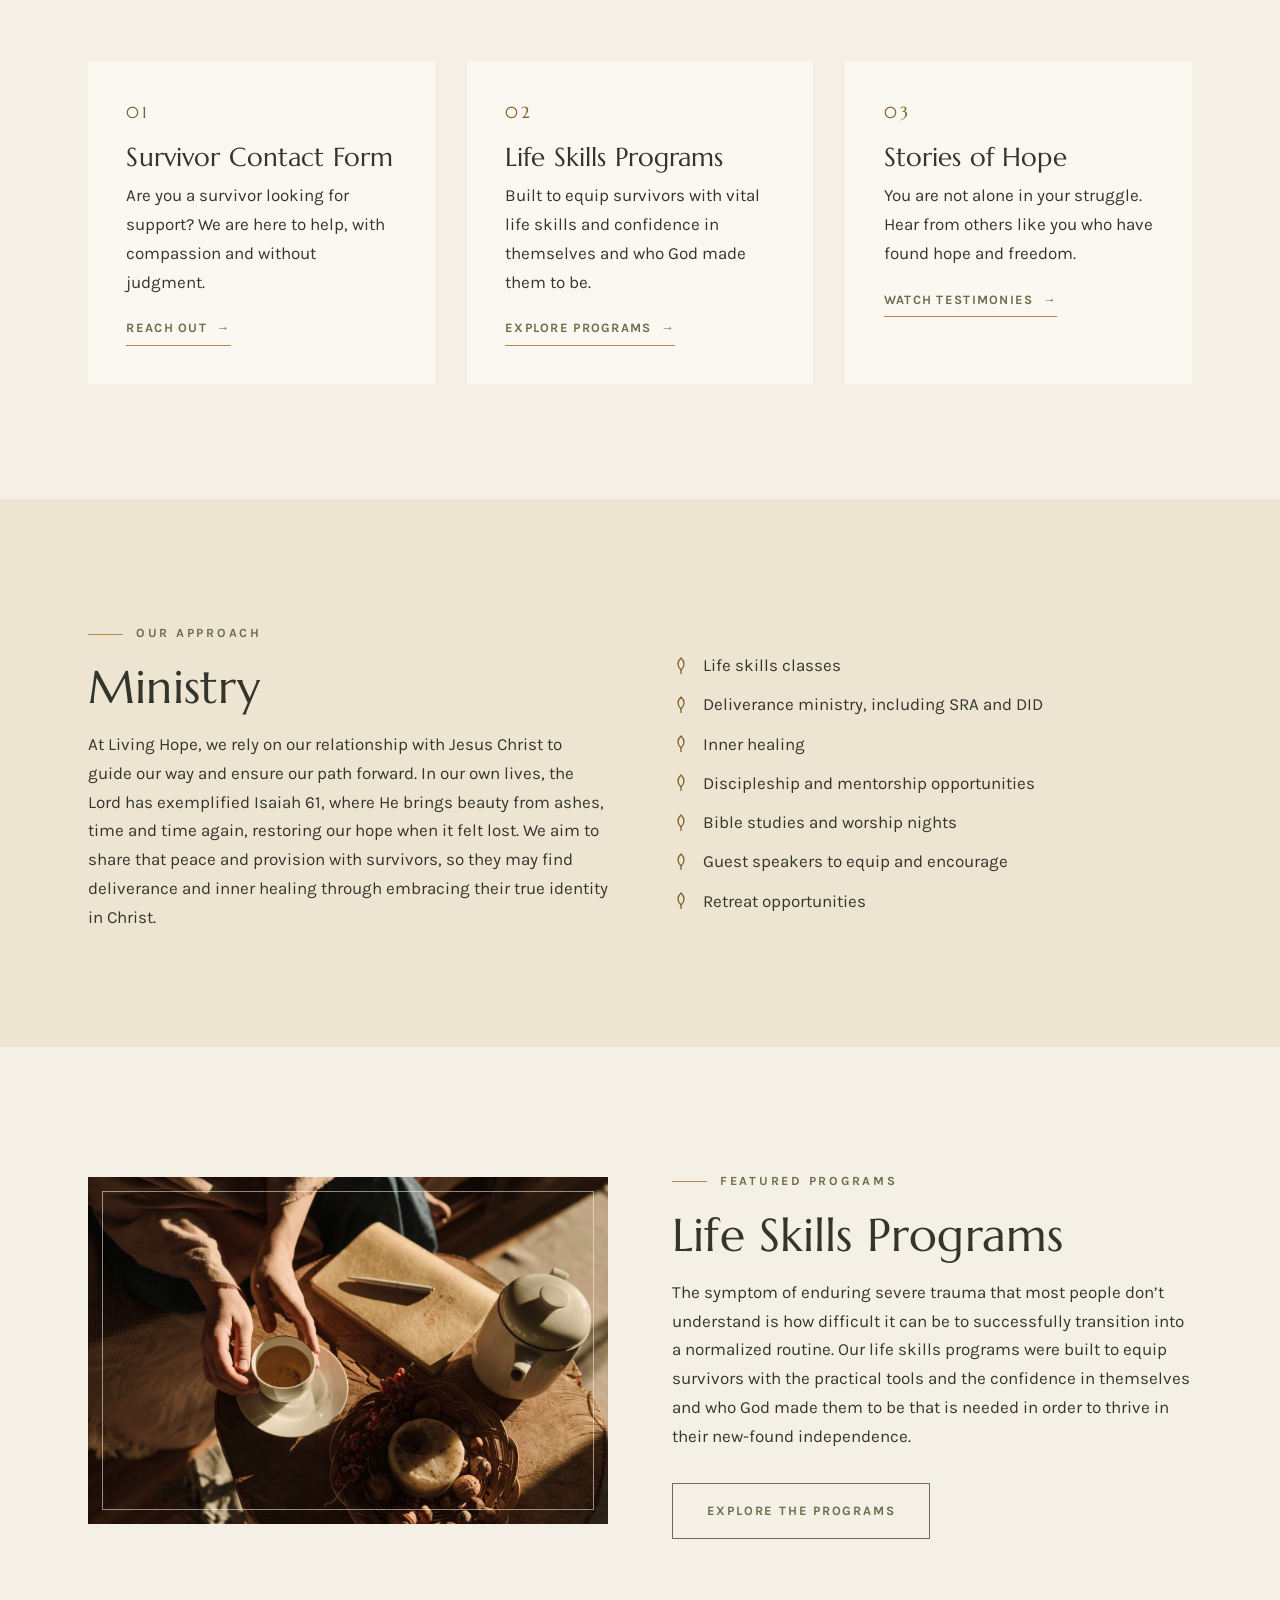
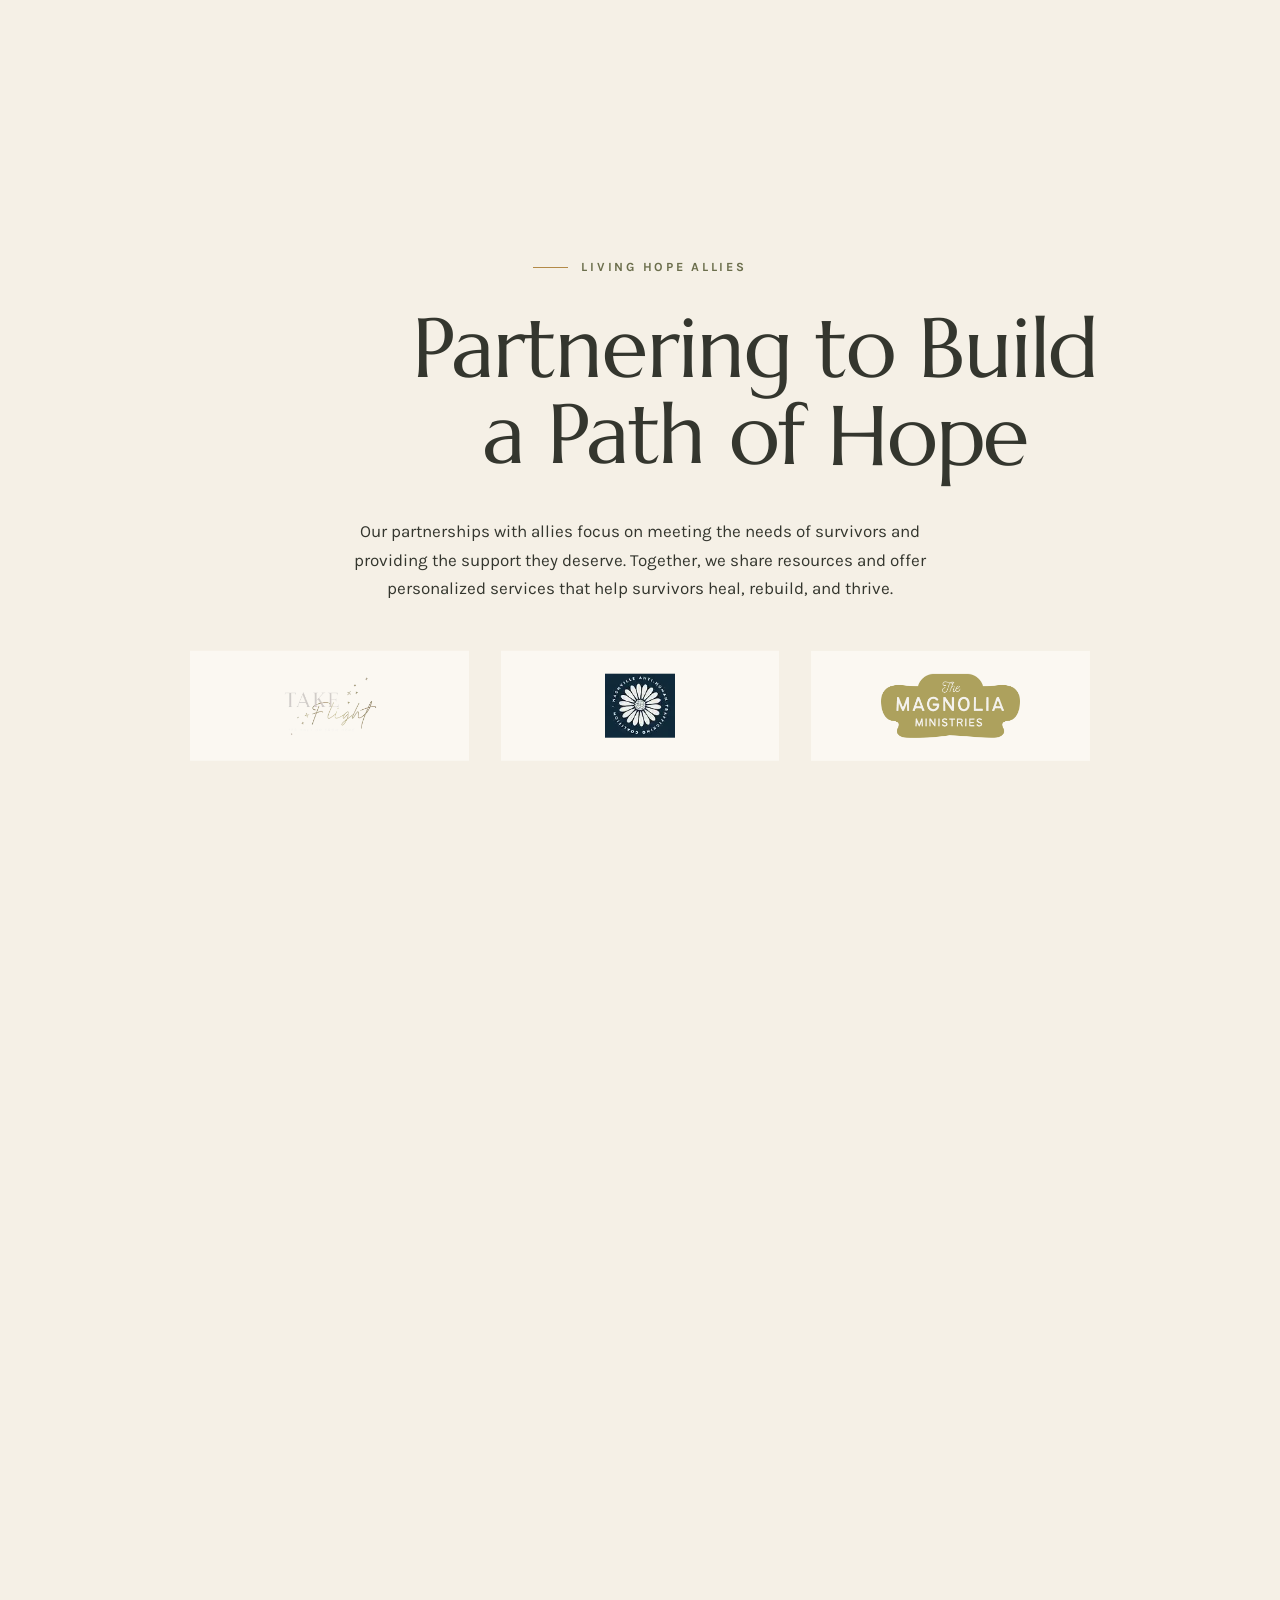
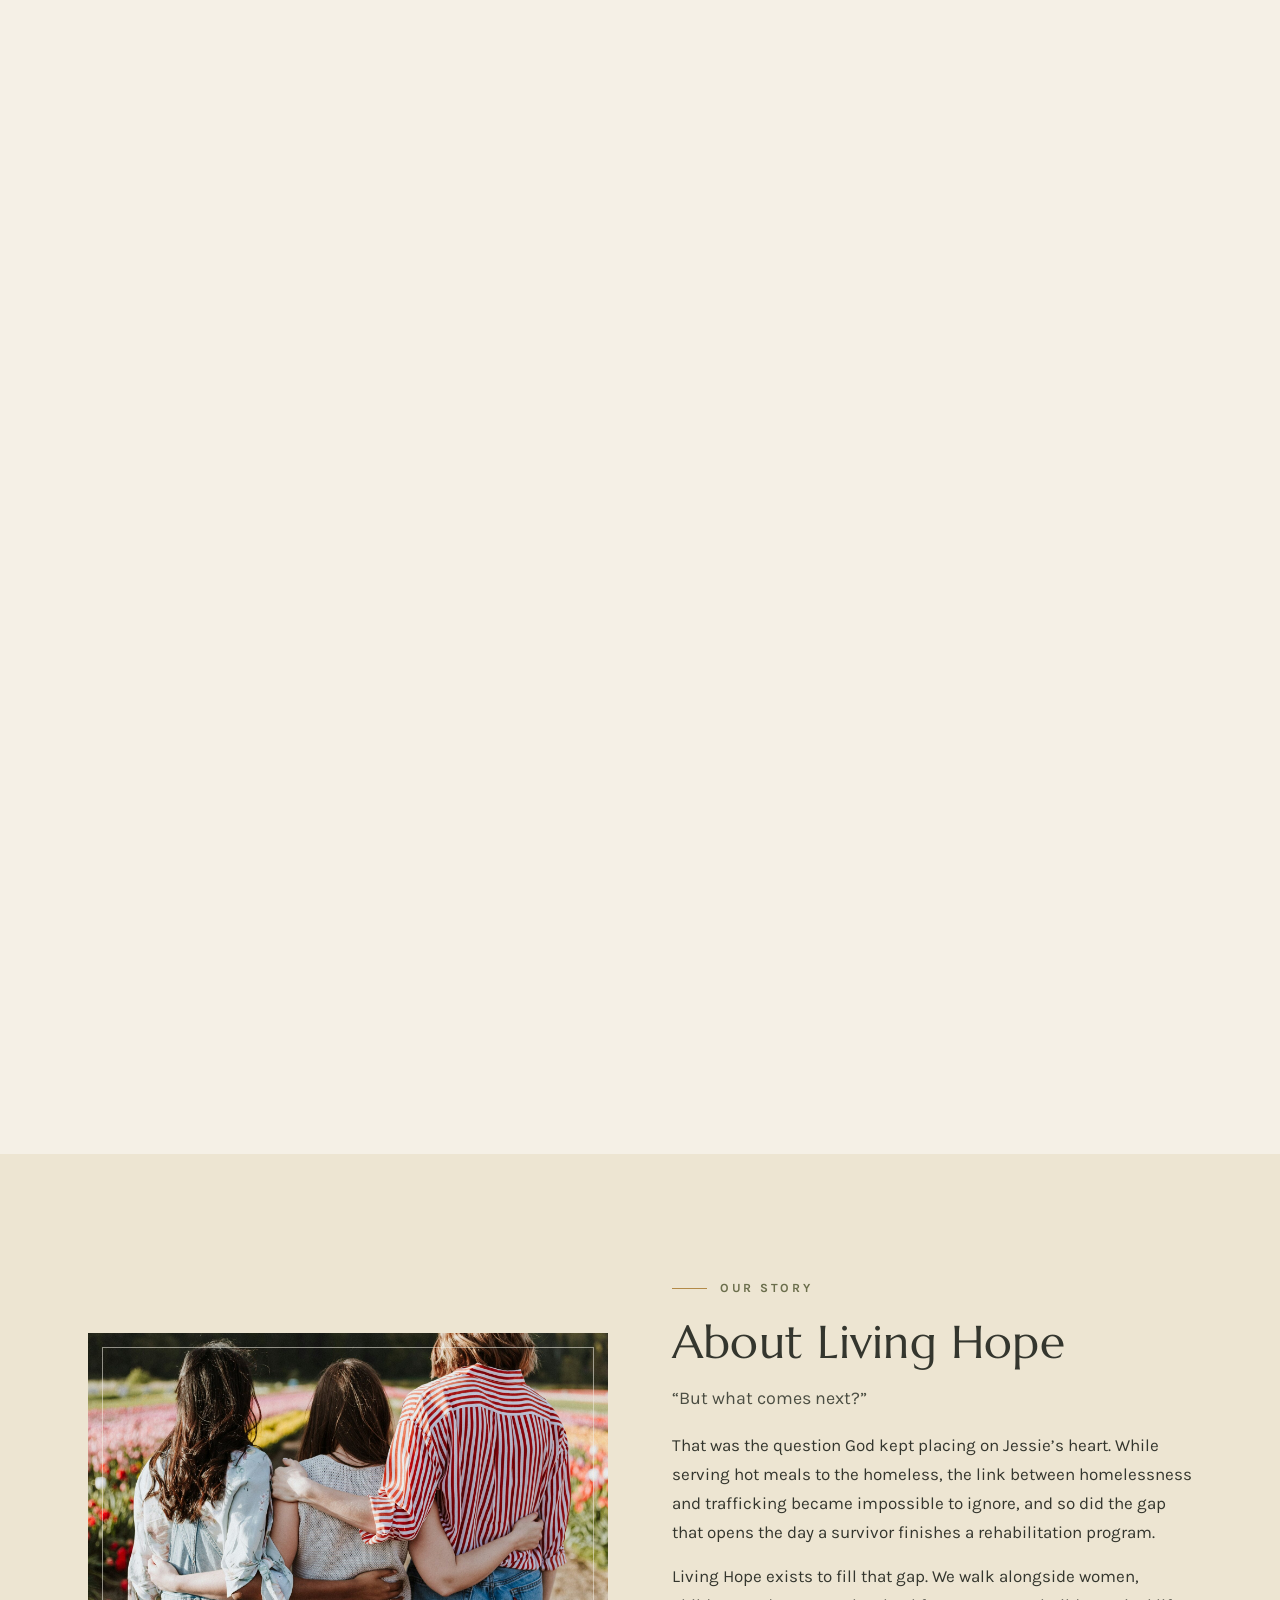
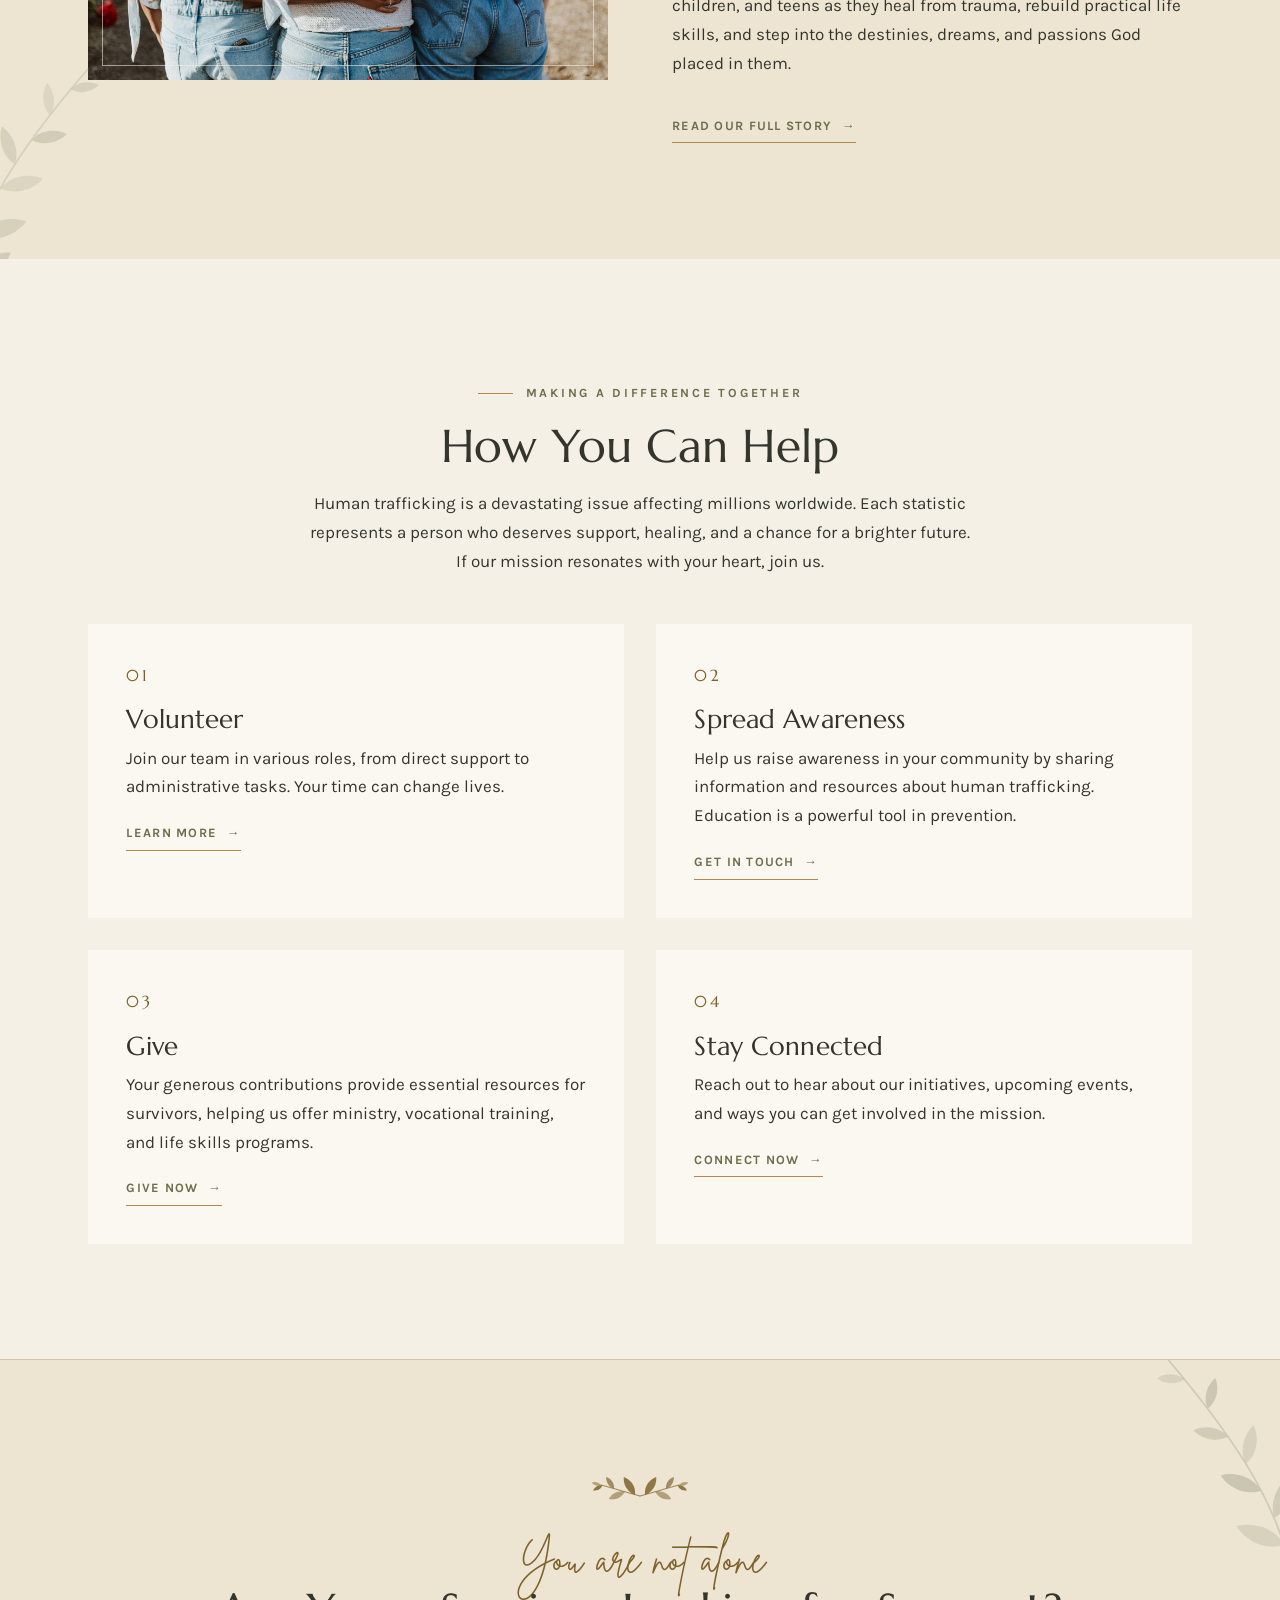
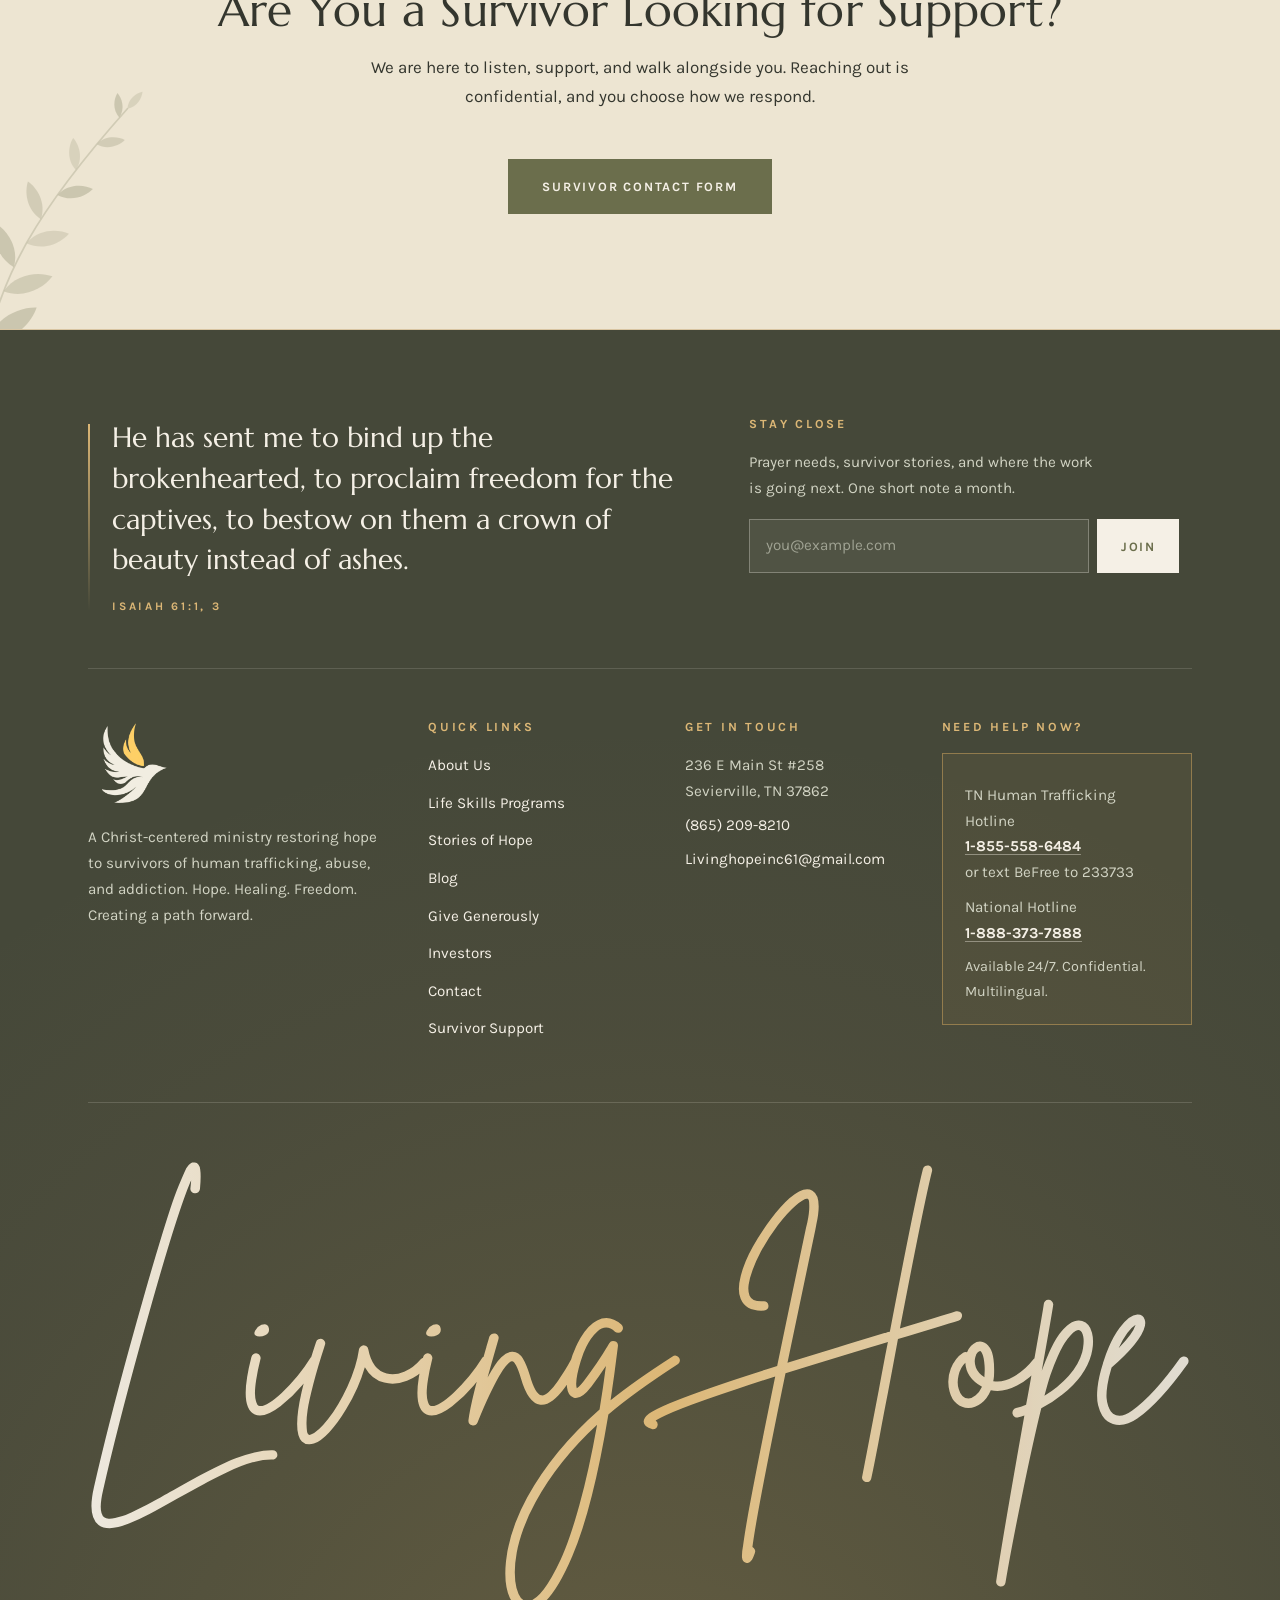
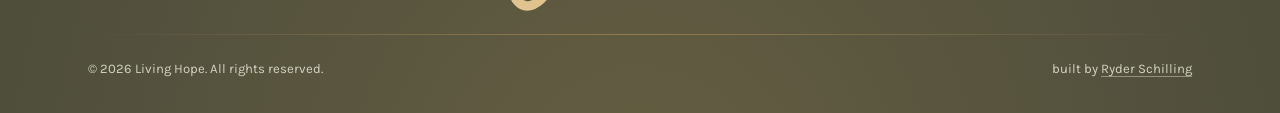
==== commit 828ab0be: "Olive botanicals from the business cards, and the allies section told on scroll Botanicals - Sprigs " ====
--- a/index.html
+++ b/index.html
@@ -97,6 +97,7 @@
 </section>
 
 <section class="band-surface" aria-labelledby="mission-h">
+  <span class="botanical botanical--mission" aria-hidden="true"><svg class="sprig" viewBox="0 0 200 320" fill="none" xmlns="http://www.w3.org/2000/svg" aria-hidden="true" focusable="false"> <path class="sprig__stem" d="M182.0 304.0 C172.0 216.0 128.0 148.0 46.0 54.0" fill="none" stroke="currentColor" stroke-width="1.60" stroke-linecap="round"/> <path fill="currentColor" class="sprig__leaf sprig__leaf--a" d="M175.8 268.1 C175.1 245.5 192.3 230.9 205.8 226.9 C206.1 241.0 197.5 261.8 175.8 268.1 Z"/> <path fill="currentColor" class="sprig__leaf sprig__leaf--b" d="M168.6 242.5 C148.5 248.5 131.3 236.6 124.5 225.4 C137.1 221.8 157.8 224.6 168.6 242.5 Z"/> <path fill="currentColor" class="sprig__leaf sprig__leaf--c" d="M159.1 217.6 C154.1 198.9 165.5 183.4 176.0 177.4 C179.0 189.1 175.9 208.1 159.1 217.6 Z"/> <path fill="currentColor" class="sprig__leaf sprig__leaf--a" d="M147.3 192.9 C130.4 198.0 115.8 188.1 110.0 178.7 C120.6 175.6 138.1 177.8 147.3 192.9 Z"/> <path fill="currentColor" class="sprig__leaf sprig__leaf--b" d="M133.2 168.1 C126.1 153.8 132.8 139.2 140.3 132.6 C144.7 141.6 145.3 157.6 133.2 168.1 Z"/> <path fill="currentColor" class="sprig__leaf sprig__leaf--c" d="M116.8 143.0 C104.1 149.6 90.9 143.8 84.9 137.1 C92.9 133.0 107.2 132.3 116.8 143.0 Z"/> <path fill="currentColor" class="sprig__leaf sprig__leaf--a" d="M98.0 117.2 C93.0 105.5 98.9 94.2 105.1 89.3 C108.2 96.6 108.1 109.3 98.0 117.2 Z"/> <path fill="currentColor" class="sprig__leaf sprig__leaf--b" d="M76.9 90.4 C67.8 96.8 57.1 93.8 51.8 89.3 C57.5 85.4 68.4 83.3 76.9 90.4 Z"/> <path fill="currentColor" class="sprig__leaf sprig__leaf--c" d="M53.3 62.4 C48.5 54.2 51.9 45.4 56.1 41.2 C59.0 46.3 60.0 55.7 53.3 62.4 Z"/> <path fill="currentColor" class="sprig__leaf sprig__leaf--a" d="M46.0 54.0 C37.4 52.3 33.4 44.6 33.0 39.1 C38.4 40.2 45.5 45.3 46.0 54.0 Z"/> </svg></span>
   <div class="container">
     <div class="split">
       <div data-reveal>
@@ -135,7 +136,7 @@
 <section class="band-dark center" aria-label="Scripture">
   <div class="band-media" aria-hidden="true"><img src="/assets/img/light-through-trees.jpg" alt="" loading="lazy" decoding="async"></div>
   <div class="container">
-    <div class="leaf-divider" aria-hidden="true"><svg viewBox="0 0 96 24" fill="none" xmlns="http://www.w3.org/2000/svg"><path d="M4 12h30M62 12h30" stroke="currentColor" stroke-width="1"/><path d="M48 4c-3 2.5-4.5 5-4.5 8s1.5 5.5 4.5 8c3-2.5 4.5-5 4.5-8S51 6.5 48 4Z" stroke="currentColor" stroke-width="1"/><path d="M39 12c1.8-2.2 2-4.6.6-7C36.8 5.6 35.4 7.4 35 10c1.4 1.5 2.7 2.2 4 2Zm18 0c-1.8-2.2-2-4.6-.6-7 2.8.6 4.2 2.4 4.6 5-1.4 1.5-2.7 2.2-4 2Z" stroke="currentColor" stroke-width="1"/></svg></div>
+    <div class="leaf-divider" aria-hidden="true"><svg class="sprig sprig--rule" viewBox="0 0 96 40" fill="none" xmlns="http://www.w3.org/2000/svg" aria-hidden="true" focusable="false"> <g class="sprig__half"> <path class="sprig__stem" d="M48.0 20.0 C36.0 17.0 24.0 13.0 9.0 9.0" fill="none" stroke="currentColor" stroke-width="1.15" stroke-linecap="round"/> <path fill="currentColor" class="sprig__leaf sprig__leaf--a" d="M43.0 18.7 C34.0 15.6 31.1 6.8 31.8 0.9 C37.4 2.8 44.2 9.3 43.0 18.7 Z"/> <path fill="currentColor" class="sprig__leaf sprig__leaf--b" d="M32.8 15.8 C29.3 22.9 21.6 24.3 16.8 23.0 C19.1 18.6 25.1 13.8 32.8 15.8 Z"/> <path fill="currentColor" class="sprig__leaf sprig__leaf--c" d="M22.0 12.7 C16.0 10.8 13.9 5.0 14.2 1.1 C18.0 2.2 22.6 6.4 22.0 12.7 Z"/> <path fill="currentColor" class="sprig__leaf sprig__leaf--a" d="M10.3 9.4 C8.6 13.8 4.1 14.9 1.1 14.4 C2.3 11.7 5.7 8.5 10.3 9.4 Z"/> <path fill="currentColor" class="sprig__leaf sprig__leaf--b" d="M9.0 9.0 C5.0 10.8 1.3 8.7 -0.3 6.5 C2.2 5.4 6.4 5.5 9.0 9.0 Z"/> </g> <g class="sprig__half" transform="translate(96,0) scale(-1,1)"><path class="sprig__stem" d="M48.0 20.0 C36.0 17.0 24.0 13.0 9.0 9.0" fill="none" stroke="currentColor" stroke-width="1.15" stroke-linecap="round"/> <path fill="currentColor" class="sprig__leaf sprig__leaf--a" d="M43.0 18.7 C34.0 15.6 31.1 6.8 31.8 0.9 C37.4 2.8 44.2 9.3 43.0 18.7 Z"/> <path fill="currentColor" class="sprig__leaf sprig__leaf--b" d="M32.8 15.8 C29.3 22.9 21.6 24.3 16.8 23.0 C19.1 18.6 25.1 13.8 32.8 15.8 Z"/> <path fill="currentColor" class="sprig__leaf sprig__leaf--c" d="M22.0 12.7 C16.0 10.8 13.9 5.0 14.2 1.1 C18.0 2.2 22.6 6.4 22.0 12.7 Z"/> <path fill="currentColor" class="sprig__leaf sprig__leaf--a" d="M10.3 9.4 C8.6 13.8 4.1 14.9 1.1 14.4 C2.3 11.7 5.7 8.5 10.3 9.4 Z"/> <path fill="currentColor" class="sprig__leaf sprig__leaf--b" d="M9.0 9.0 C5.0 10.8 1.3 8.7 -0.3 6.5 C2.2 5.4 6.4 5.5 9.0 9.0 Z"/></g> </svg></div>
     <p class="script" data-reveal>Beauty from ashes</p>
     <blockquote data-reveal>
       <p>To bestow on them a crown of beauty instead of ashes, the oil of joy instead of mourning, and a garment of praise instead of a spirit of despair. They will be called oaks of righteousness, a planting of the Lord for the display of his splendor.</p>
@@ -208,20 +209,25 @@
   </div>
 </section>
 
-<section class="band-surface" aria-labelledby="allies-h">
-  <div class="container center">
-    <p class="eyebrow">Living Hope Allies</p>
-    <h2 id="allies-h">Partnering to Build a Path of Hope</h2>
-    <p class="max-c mt-2" style="max-width:62ch">Our partnerships with allies focus on meeting the needs of survivors and providing the support they deserve. Together, we share resources and offer personalized services that help survivors heal, rebuild, and thrive.</p>
-    <div class="allies-grid mt-6">
-      <a href="https://takeflightsurvivors.org" rel="noopener"><img src="/assets/img/ally-take-flight.webp" alt="Take Flight" loading="lazy" width="354" height="233" decoding="async"></a>
-      <a href="https://nahtcoalition.org" rel="noopener"><img src="/assets/img/ally-naht-coalition.webp" alt="Nashville Anti-Human Trafficking Coalition" loading="lazy" width="107" height="97" decoding="async"></a>
-      <a href="https://magnoliaministries.org" rel="noopener"><img src="/assets/img/ally-magnolia-ministries.webp" alt="The Magnolia Ministries" loading="lazy" width="2048" height="945" decoding="async"></a>
+<section class="allies-scroll" aria-labelledby="allies-h">
+  <div class="allies-scroll__stage">
+    <div class="allies-scroll__inner">
+      <p class="eyebrow allies-scroll__eyebrow">Living Hope Allies</p>
+      <h2 id="allies-h" class="allies-scroll__hed"><span class="w" style="--i:0">Partnering</span> <span class="w" style="--i:1">to</span> <span class="w" style="--i:2">Build</span> <span class="w" style="--i:3">a</span> <span class="w" style="--i:4">Path</span> <span class="w" style="--i:5">of</span> <span class="w" style="--i:6">Hope</span></h2>
+      <div class="allies-scroll__rise">
+        <p class="max-c allies-scroll__lede">Our partnerships with allies focus on meeting the needs of survivors and providing the support they deserve. Together, we share resources and offer personalized services that help survivors heal, rebuild, and thrive.</p>
+        <div class="allies-grid">
+          <a href="https://takeflightsurvivors.org" rel="noopener" style="--i:0"><img src="/assets/img/ally-take-flight.webp" alt="Take Flight" loading="lazy" width="354" height="233" decoding="async"></a>
+          <a href="https://nahtcoalition.org" rel="noopener" style="--i:1"><img src="/assets/img/ally-naht-coalition.webp" alt="Nashville Anti-Human Trafficking Coalition" loading="lazy" width="107" height="97" decoding="async"></a>
+          <a href="https://magnoliaministries.org" rel="noopener" style="--i:2"><img src="/assets/img/ally-magnolia-ministries.webp" alt="The Magnolia Ministries" loading="lazy" width="2048" height="945" decoding="async"></a>
+        </div>
+      </div>
     </div>
   </div>
 </section>
 
 <section class="band-sand" aria-labelledby="aboutus-h">
+  <span class="botanical botanical--about" aria-hidden="true"><svg class="sprig" viewBox="0 0 200 320" fill="none" xmlns="http://www.w3.org/2000/svg" aria-hidden="true" focusable="false"> <path class="sprig__stem" d="M18.0 304.0 C28.0 214.0 70.0 146.0 152.0 54.0" fill="none" stroke="currentColor" stroke-width="1.60" stroke-linecap="round"/> <path fill="currentColor" class="sprig__leaf sprig__leaf--a" d="M24.1 267.4 C31.4 244.7 53.7 236.1 68.6 236.7 C63.9 250.9 47.9 268.6 24.1 267.4 Z"/> <path fill="currentColor" class="sprig__leaf sprig__leaf--b" d="M30.2 244.3 C10.0 235.0 4.4 213.4 6.7 199.6 C19.3 205.5 34.0 222.3 30.2 244.3 Z"/> <path fill="currentColor" class="sprig__leaf sprig__leaf--c" d="M38.1 221.8 C50.1 204.9 70.9 203.5 83.1 208.0 C75.5 218.5 57.6 229.0 38.1 221.8 Z"/> <path fill="currentColor" class="sprig__leaf sprig__leaf--a" d="M47.7 199.6 C31.1 190.1 28.0 171.1 31.0 159.4 C41.3 165.5 52.7 181.1 47.7 199.6 Z"/> <path fill="currentColor" class="sprig__leaf sprig__leaf--b" d="M59.2 177.6 C70.5 164.1 88.3 164.4 98.3 169.0 C91.1 177.4 75.2 185.1 59.2 177.6 Z"/> <path fill="currentColor" class="sprig__leaf sprig__leaf--c" d="M72.5 155.6 C59.0 146.6 57.5 130.5 60.6 120.9 C69.0 126.6 77.6 140.3 72.5 155.6 Z"/> <path fill="currentColor" class="sprig__leaf sprig__leaf--a" d="M87.6 133.2 C97.6 122.5 112.2 123.5 120.3 127.7 C114.0 134.3 100.5 140.0 87.6 133.2 Z"/> <path fill="currentColor" class="sprig__leaf sprig__leaf--b" d="M104.7 110.3 C95.9 100.7 97.8 87.7 102.2 80.8 C107.7 86.9 111.7 99.3 104.7 110.3 Z"/> <path fill="currentColor" class="sprig__leaf sprig__leaf--c" d="M123.7 86.7 C131.7 78.4 143.2 79.4 149.6 82.8 C144.5 88.0 133.8 92.3 123.7 86.7 Z"/> <path fill="currentColor" class="sprig__leaf sprig__leaf--a" d="M144.7 62.2 C138.0 54.8 139.5 44.9 142.9 39.6 C147.0 44.3 150.1 53.8 144.7 62.2 Z"/> <path fill="currentColor" class="sprig__leaf sprig__leaf--b" d="M152.0 54.0 C152.7 44.8 160.2 39.5 165.9 38.4 C165.4 44.2 161.0 52.3 152.0 54.0 Z"/> </svg></span>
   <div class="container">
     <div class="split">
       <div class="figure-frame" style="background-image:url([data-uri]);" data-reveal><img src="/assets/img/women-arms-behind.jpg" alt="Three women standing arm in arm in a field of flowers" loading="lazy" width="1920" height="1280" decoding="async">
@@ -275,8 +281,9 @@
 </section>
 
 <section class="band-cta center" aria-labelledby="cta-h">
-  <div class="container">
-    <div class="leaf-divider" aria-hidden="true"><svg viewBox="0 0 96 24" fill="none" xmlns="http://www.w3.org/2000/svg"><path d="M4 12h30M62 12h30" stroke="currentColor" stroke-width="1"/><path d="M48 4c-3 2.5-4.5 5-4.5 8s1.5 5.5 4.5 8c3-2.5 4.5-5 4.5-8S51 6.5 48 4Z" stroke="currentColor" stroke-width="1"/><path d="M39 12c1.8-2.2 2-4.6.6-7C36.8 5.6 35.4 7.4 35 10c1.4 1.5 2.7 2.2 4 2Zm18 0c-1.8-2.2-2-4.6-.6-7 2.8.6 4.2 2.4 4.6 5-1.4 1.5-2.7 2.2-4 2Z" stroke="currentColor" stroke-width="1"/></svg></div>
+  <span class="botanical botanical--cta-l" aria-hidden="true"><svg class="sprig" viewBox="0 0 200 320" fill="none" xmlns="http://www.w3.org/2000/svg" aria-hidden="true" focusable="false"> <path class="sprig__stem" d="M18.0 304.0 C28.0 214.0 70.0 146.0 152.0 54.0" fill="none" stroke="currentColor" stroke-width="1.60" stroke-linecap="round"/> <path fill="currentColor" class="sprig__leaf sprig__leaf--a" d="M24.1 267.4 C31.4 244.7 53.7 236.1 68.6 236.7 C63.9 250.9 47.9 268.6 24.1 267.4 Z"/> <path fill="currentColor" class="sprig__leaf sprig__leaf--b" d="M30.2 244.3 C10.0 235.0 4.4 213.4 6.7 199.6 C19.3 205.5 34.0 222.3 30.2 244.3 Z"/> <path fill="currentColor" class="sprig__leaf sprig__leaf--c" d="M38.1 221.8 C50.1 204.9 70.9 203.5 83.1 208.0 C75.5 218.5 57.6 229.0 38.1 221.8 Z"/> <path fill="currentColor" class="sprig__leaf sprig__leaf--a" d="M47.7 199.6 C31.1 190.1 28.0 171.1 31.0 159.4 C41.3 165.5 52.7 181.1 47.7 199.6 Z"/> <path fill="currentColor" class="sprig__leaf sprig__leaf--b" d="M59.2 177.6 C70.5 164.1 88.3 164.4 98.3 169.0 C91.1 177.4 75.2 185.1 59.2 177.6 Z"/> <path fill="currentColor" class="sprig__leaf sprig__leaf--c" d="M72.5 155.6 C59.0 146.6 57.5 130.5 60.6 120.9 C69.0 126.6 77.6 140.3 72.5 155.6 Z"/> <path fill="currentColor" class="sprig__leaf sprig__leaf--a" d="M87.6 133.2 C97.6 122.5 112.2 123.5 120.3 127.7 C114.0 134.3 100.5 140.0 87.6 133.2 Z"/> <path fill="currentColor" class="sprig__leaf sprig__leaf--b" d="M104.7 110.3 C95.9 100.7 97.8 87.7 102.2 80.8 C107.7 86.9 111.7 99.3 104.7 110.3 Z"/> <path fill="currentColor" class="sprig__leaf sprig__leaf--c" d="M123.7 86.7 C131.7 78.4 143.2 79.4 149.6 82.8 C144.5 88.0 133.8 92.3 123.7 86.7 Z"/> <path fill="currentColor" class="sprig__leaf sprig__leaf--a" d="M144.7 62.2 C138.0 54.8 139.5 44.9 142.9 39.6 C147.0 44.3 150.1 53.8 144.7 62.2 Z"/> <path fill="currentColor" class="sprig__leaf sprig__leaf--b" d="M152.0 54.0 C152.7 44.8 160.2 39.5 165.9 38.4 C165.4 44.2 161.0 52.3 152.0 54.0 Z"/> </svg></span><span class="botanical botanical--cta-r" aria-hidden="true"><svg class="sprig" viewBox="0 0 200 320" fill="none" xmlns="http://www.w3.org/2000/svg" aria-hidden="true" focusable="false"> <path class="sprig__stem" d="M182.0 304.0 C172.0 216.0 128.0 148.0 46.0 54.0" fill="none" stroke="currentColor" stroke-width="1.60" stroke-linecap="round"/> <path fill="currentColor" class="sprig__leaf sprig__leaf--a" d="M175.8 268.1 C175.1 245.5 192.3 230.9 205.8 226.9 C206.1 241.0 197.5 261.8 175.8 268.1 Z"/> <path fill="currentColor" class="sprig__leaf sprig__leaf--b" d="M168.6 242.5 C148.5 248.5 131.3 236.6 124.5 225.4 C137.1 221.8 157.8 224.6 168.6 242.5 Z"/> <path fill="currentColor" class="sprig__leaf sprig__leaf--c" d="M159.1 217.6 C154.1 198.9 165.5 183.4 176.0 177.4 C179.0 189.1 175.9 208.1 159.1 217.6 Z"/> <path fill="currentColor" class="sprig__leaf sprig__leaf--a" d="M147.3 192.9 C130.4 198.0 115.8 188.1 110.0 178.7 C120.6 175.6 138.1 177.8 147.3 192.9 Z"/> <path fill="currentColor" class="sprig__leaf sprig__leaf--b" d="M133.2 168.1 C126.1 153.8 132.8 139.2 140.3 132.6 C144.7 141.6 145.3 157.6 133.2 168.1 Z"/> <path fill="currentColor" class="sprig__leaf sprig__leaf--c" d="M116.8 143.0 C104.1 149.6 90.9 143.8 84.9 137.1 C92.9 133.0 107.2 132.3 116.8 143.0 Z"/> <path fill="currentColor" class="sprig__leaf sprig__leaf--a" d="M98.0 117.2 C93.0 105.5 98.9 94.2 105.1 89.3 C108.2 96.6 108.1 109.3 98.0 117.2 Z"/> <path fill="currentColor" class="sprig__leaf sprig__leaf--b" d="M76.9 90.4 C67.8 96.8 57.1 93.8 51.8 89.3 C57.5 85.4 68.4 83.3 76.9 90.4 Z"/> <path fill="currentColor" class="sprig__leaf sprig__leaf--c" d="M53.3 62.4 C48.5 54.2 51.9 45.4 56.1 41.2 C59.0 46.3 60.0 55.7 53.3 62.4 Z"/> <path fill="currentColor" class="sprig__leaf sprig__leaf--a" d="M46.0 54.0 C37.4 52.3 33.4 44.6 33.0 39.1 C38.4 40.2 45.5 45.3 46.0 54.0 Z"/> </svg></span>
+  <div class="container">
+    <div class="leaf-divider" aria-hidden="true"><svg class="sprig sprig--rule" viewBox="0 0 96 40" fill="none" xmlns="http://www.w3.org/2000/svg" aria-hidden="true" focusable="false"> <g class="sprig__half"> <path class="sprig__stem" d="M48.0 20.0 C36.0 17.0 24.0 13.0 9.0 9.0" fill="none" stroke="currentColor" stroke-width="1.15" stroke-linecap="round"/> <path fill="currentColor" class="sprig__leaf sprig__leaf--a" d="M43.0 18.7 C34.0 15.6 31.1 6.8 31.8 0.9 C37.4 2.8 44.2 9.3 43.0 18.7 Z"/> <path fill="currentColor" class="sprig__leaf sprig__leaf--b" d="M32.8 15.8 C29.3 22.9 21.6 24.3 16.8 23.0 C19.1 18.6 25.1 13.8 32.8 15.8 Z"/> <path fill="currentColor" class="sprig__leaf sprig__leaf--c" d="M22.0 12.7 C16.0 10.8 13.9 5.0 14.2 1.1 C18.0 2.2 22.6 6.4 22.0 12.7 Z"/> <path fill="currentColor" class="sprig__leaf sprig__leaf--a" d="M10.3 9.4 C8.6 13.8 4.1 14.9 1.1 14.4 C2.3 11.7 5.7 8.5 10.3 9.4 Z"/> <path fill="currentColor" class="sprig__leaf sprig__leaf--b" d="M9.0 9.0 C5.0 10.8 1.3 8.7 -0.3 6.5 C2.2 5.4 6.4 5.5 9.0 9.0 Z"/> </g> <g class="sprig__half" transform="translate(96,0) scale(-1,1)"><path class="sprig__stem" d="M48.0 20.0 C36.0 17.0 24.0 13.0 9.0 9.0" fill="none" stroke="currentColor" stroke-width="1.15" stroke-linecap="round"/> <path fill="currentColor" class="sprig__leaf sprig__leaf--a" d="M43.0 18.7 C34.0 15.6 31.1 6.8 31.8 0.9 C37.4 2.8 44.2 9.3 43.0 18.7 Z"/> <path fill="currentColor" class="sprig__leaf sprig__leaf--b" d="M32.8 15.8 C29.3 22.9 21.6 24.3 16.8 23.0 C19.1 18.6 25.1 13.8 32.8 15.8 Z"/> <path fill="currentColor" class="sprig__leaf sprig__leaf--c" d="M22.0 12.7 C16.0 10.8 13.9 5.0 14.2 1.1 C18.0 2.2 22.6 6.4 22.0 12.7 Z"/> <path fill="currentColor" class="sprig__leaf sprig__leaf--a" d="M10.3 9.4 C8.6 13.8 4.1 14.9 1.1 14.4 C2.3 11.7 5.7 8.5 10.3 9.4 Z"/> <path fill="currentColor" class="sprig__leaf sprig__leaf--b" d="M9.0 9.0 C5.0 10.8 1.3 8.7 -0.3 6.5 C2.2 5.4 6.4 5.5 9.0 9.0 Z"/></g> </svg></div>
     <p class="script" data-reveal>You are not alone</p>
     <h2 id="cta-h" data-reveal>Are You a Survivor Looking for Support?</h2>
     <p class="max-c mt-2" style="max-width:56ch" data-reveal>We are here to listen, support, and walk alongside you. Reaching out is confidential, and you choose how we respond.</p>
--- a/css/styles.css
+++ b/css/styles.css
@@ -643,14 +643,134 @@
 .hero__actions { display: flex; flex-wrap: wrap; gap: 1rem; margin-top: 2.25rem; }
 .hero__actions .btn { border-width: 1.5px; }
 
-/* ---------- Botanical divider ---------- */
+/* ---------- Olive botanicals ----------
+   Drawn to match Jesse's business cards: a sage sprig with alternating
+   pointed leaves. One sprite of three symbols per page, referenced with
+   <use>, so a page carries the geometry once no matter how many sit on it.
+   Leaves are currentColor at three opacities, so a placement recolours by
+   setting `color` alone (olive on the light beds, warm gold on the dark). */
+.sprig__leaf--a { opacity: .84; --leaf-o: .84; }
+.sprig__leaf--b { opacity: .52; --leaf-o: .52; }
+.sprig__leaf--c { opacity: .68; --leaf-o: .68; }
+.sprig__stem { opacity: .7; }
+
+/* the small gold rule that replaced the old line divider */
 .leaf-divider {
   display: flex; justify-content: center; padding: 0 0 .25rem;
 }
-.leaf-divider svg { width: 84px; height: auto; color: var(--gold); }
+.leaf-divider svg { width: 96px; height: auto; color: var(--gold); }
 .band-dark .leaf-divider, .band-cta .leaf-divider { padding-bottom: 1.15rem; }
 .band-dark .leaf-divider svg { color: var(--gold-ondark); }
 .band-cta .leaf-divider svg { color: var(--gold-deep); }
+
+/* full sprigs, set into the corners of a band, behind the content */
+.botanical {
+  position: absolute; z-index: 0; pointer-events: none;
+  color: var(--olive); opacity: .3;
+  width: clamp(140px, 17vw, 250px);
+}
+.botanical svg { width: 100%; height: auto; display: block; }
+/* content sits above them; the bands clip whatever runs past the edge */
+.band-cta, .band-surface, .band-sand { position: relative; overflow: hidden; }
+.band-cta .container, .band-surface .container, .band-sand .container { position: relative; z-index: 1; }
+
+.botanical--cta-l { left: -3%; bottom: -12%; }
+.botanical--cta-r { right: -3%; top: -14%; }
+.botanical--mission { left: -4%; top: -12%; opacity: .22; }
+.botanical--about { left: -5%; bottom: -12%; opacity: .24; }
+
+/* Phones: one sprig per band is plenty, and a 250px leaf spray behind a
+   44px tap target reads as noise. Keep the pair only where it frames a
+   heading, shrink it, and drop the two decorative singles entirely. */
+@media (max-width: 720px) {
+  .botanical { width: clamp(104px, 30vw, 150px); opacity: .24; }
+  .botanical--cta-l { left: -12%; bottom: -6%; }
+  .botanical--cta-r { right: -12%; top: -7%; }
+  .botanical--mission, .botanical--about { display: none; }
+}
+
+
+/* ---------- Allies: the scroll-told section ----------
+   A tall track with a sticky stage inside it, so the page scrolls while the
+   stage is pinned. JS writes one number, --ap (0 to 1, how far through the
+   track we are) plus a per-word pair, and CSS spends it: the headline drifts
+   across and its words settle in, then the lede and the three ally marks rise.
+
+   Every default below is the RESTING state (drift 0, opacity 1, no offset),
+   so with no JS, or with reduced motion, the section is simply a normal
+   centred block that happens to have a big headline. The tall track is
+   applied only under .js, for the same reason. */
+.allies-scroll {
+  position: relative;
+  background: var(--surface);
+  padding: clamp(4.5rem, 9vw, 7.5rem) 0;
+}
+.js .allies-scroll { height: 300vh; padding: 0; }
+.allies-scroll__stage { display: grid; place-items: center; }
+.js .allies-scroll__stage {
+  position: sticky; top: 0; height: 100svh; overflow: hidden;
+}
+.allies-scroll__inner {
+  width: 100%; max-width: 1200px; margin: 0 auto;
+  padding: 0 var(--gutter); text-align: center;
+}
+.allies-scroll__eyebrow {
+  opacity: var(--eb-o, 1);
+  transform: translate3d(0, var(--eb-y, 0), 0);
+}
+.allies-scroll__hed {
+  font-size: clamp(2.1rem, 6.6vw, 5.4rem);
+  line-height: 1.02; letter-spacing: -.015em;
+  max-width: 20ch; margin: .6rem auto 0;
+  transform: translate3d(var(--hed-x, 0px), 0, 0);
+  will-change: transform;
+}
+/* each word carries its own offset so the line assembles as it travels */
+.allies-scroll__hed .w {
+  display: inline-block;
+  opacity: var(--w-o, 1);
+  transform: translate3d(0, var(--w-y, 0px), 0) rotate(var(--w-r, 0deg));
+  transform-origin: 50% 100%;
+}
+.allies-scroll__rise {
+  opacity: var(--rise-o, 1);
+  transform: translate3d(0, var(--rise-y, 0px), 0);
+  margin-top: clamp(1.5rem, 3vw, 2.5rem);
+}
+.allies-scroll__lede { max-width: 62ch; margin: 0 auto; }
+.allies-scroll .allies-grid { margin-top: clamp(1.75rem, 4vw, 3rem); }
+/* the marks come up one after another, each on its own share of the rise */
+.allies-scroll .allies-grid a {
+  opacity: var(--mark-o, 1);
+  transform: translate3d(0, var(--mark-y, 0px), 0) scale(var(--mark-s, 1));
+}
+@media (prefers-reduced-motion: reduce) {
+  .js .allies-scroll { height: auto; padding: clamp(4.5rem, 9vw, 7.5rem) 0; }
+  .js .allies-scroll__stage { position: static; height: auto; overflow: visible; }
+  .allies-scroll__hed, .allies-scroll__hed .w,
+  .allies-scroll__rise, .allies-scroll__eyebrow,
+  .allies-scroll .allies-grid a { transform: none; opacity: 1; }
+}
+/* Phones: the stage still pins, but the stacked one-per-row logo grid made
+   the block taller than the screen and the third mark was cut off at the
+   fold. Inside this section only, the marks sit three across and the lede
+   tightens, so the whole told sequence fits one phone screen. */
+@media (max-width: 640px) {
+  .allies-scroll__inner { padding: 0 1rem; }
+  .allies-scroll__lede { font-size: .92rem; max-width: 40ch; }
+  .allies-scroll .allies-grid {
+    grid-template-columns: repeat(3, 1fr); gap: .5rem;
+    margin-top: 1.5rem;
+  }
+  .allies-scroll .allies-grid a { padding: .7rem .5rem; min-height: 76px; }
+  .allies-scroll .allies-grid img { max-height: 40px; }
+}
+/* Short viewports cannot hold a 5rem headline plus three marks at once.
+   Give the stage its own scroll height rather than clipping the logos. */
+@media (max-height: 660px) {
+  .js .allies-scroll__stage { height: auto; position: static; overflow: visible; }
+  .js .allies-scroll { height: auto; padding: clamp(4.5rem, 9vw, 7.5rem) 0; }
+}
 
 /* ---------- Cards / panels ---------- */
 .panel {
@@ -1084,10 +1204,12 @@
   .allies-grid a:hover { translate: 0 -4px; }
 
   /* Botanical divider draws itself */
-  .leaf-divider path { stroke-dasharray: 130; stroke-dashoffset: 130; }
-  .leaf-divider.is-in path { animation: leaf-draw 1.8s var(--ease) forwards; }
-  .leaf-divider.is-in path:nth-child(2) { animation-delay: .25s; }
-  .leaf-divider.is-in path:nth-child(3) { animation-delay: .5s; }
+  .leaf-divider .sprig__stem { stroke-dasharray: 130; stroke-dashoffset: 130; }
+  .leaf-divider.is-in .sprig__stem { animation: leaf-draw 1.4s var(--ease) forwards; }
+  .leaf-divider .sprig__leaf { opacity: 0; transform: scale(.6); transform-origin: center; transform-box: fill-box; }
+  .leaf-divider.is-in .sprig__leaf { animation: leaf-open .7s var(--ease) forwards; }
+  .leaf-divider.is-in .sprig__leaf:nth-of-type(2n) { animation-delay: .12s; }
+  .leaf-divider.is-in .sprig__leaf:nth-of-type(3n) { animation-delay: .24s; }
 
   /* Parallax layer (JS drives translateY) */
   .band-media img { will-change: transform; }
@@ -1191,6 +1313,10 @@
 @keyframes rise { from { opacity: 0; transform: translateY(34px) } to { opacity: 1; transform: none } }
 @keyframes cue-pulse { 0%, 100% { transform: scaleY(.55); opacity: .4 } 50% { transform: scaleY(1); opacity: 1 } }
 @keyframes leaf-draw { to { stroke-dashoffset: 0 } }
+@keyframes leaf-open {
+  from { opacity: 0; transform: scale(.6); }
+  to   { opacity: var(--leaf-o, .8); transform: scale(1); }
+}
 
 /* ---------- Utility ---------- */
 .center { text-align: center; }
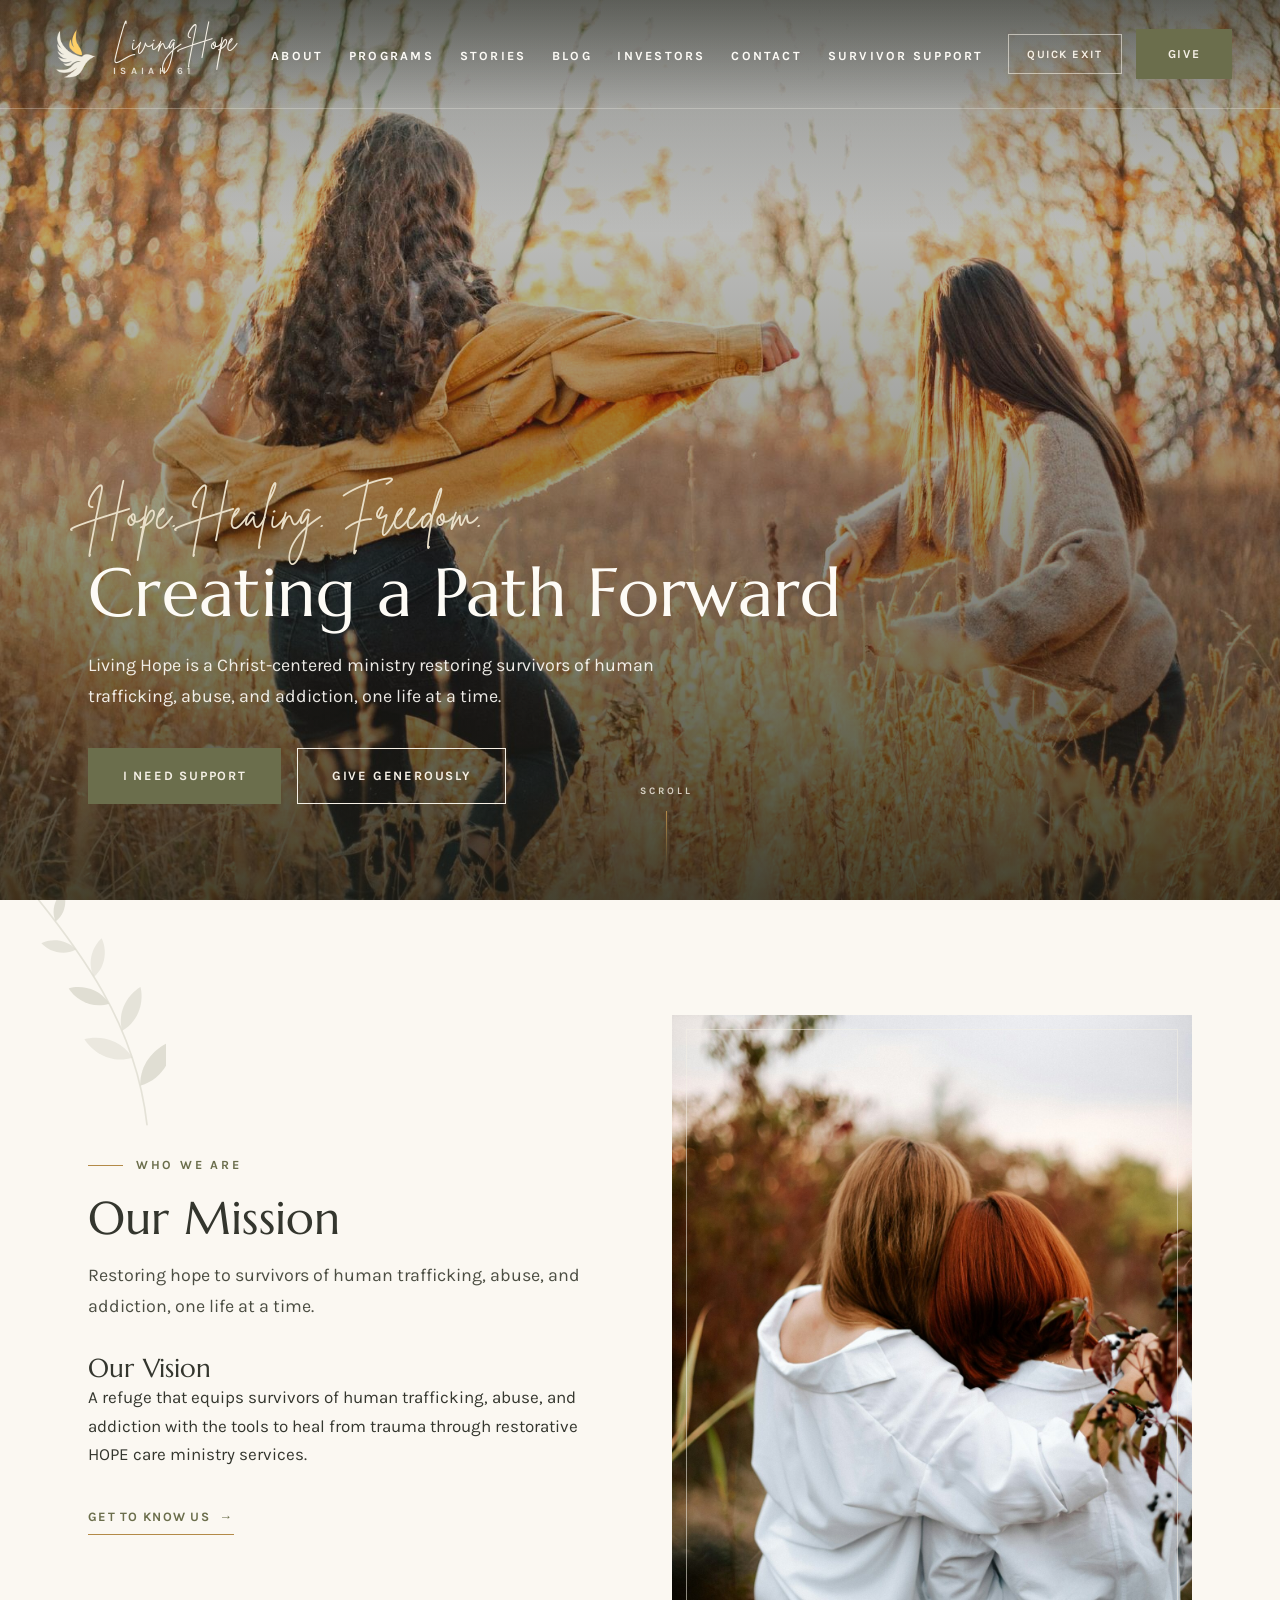
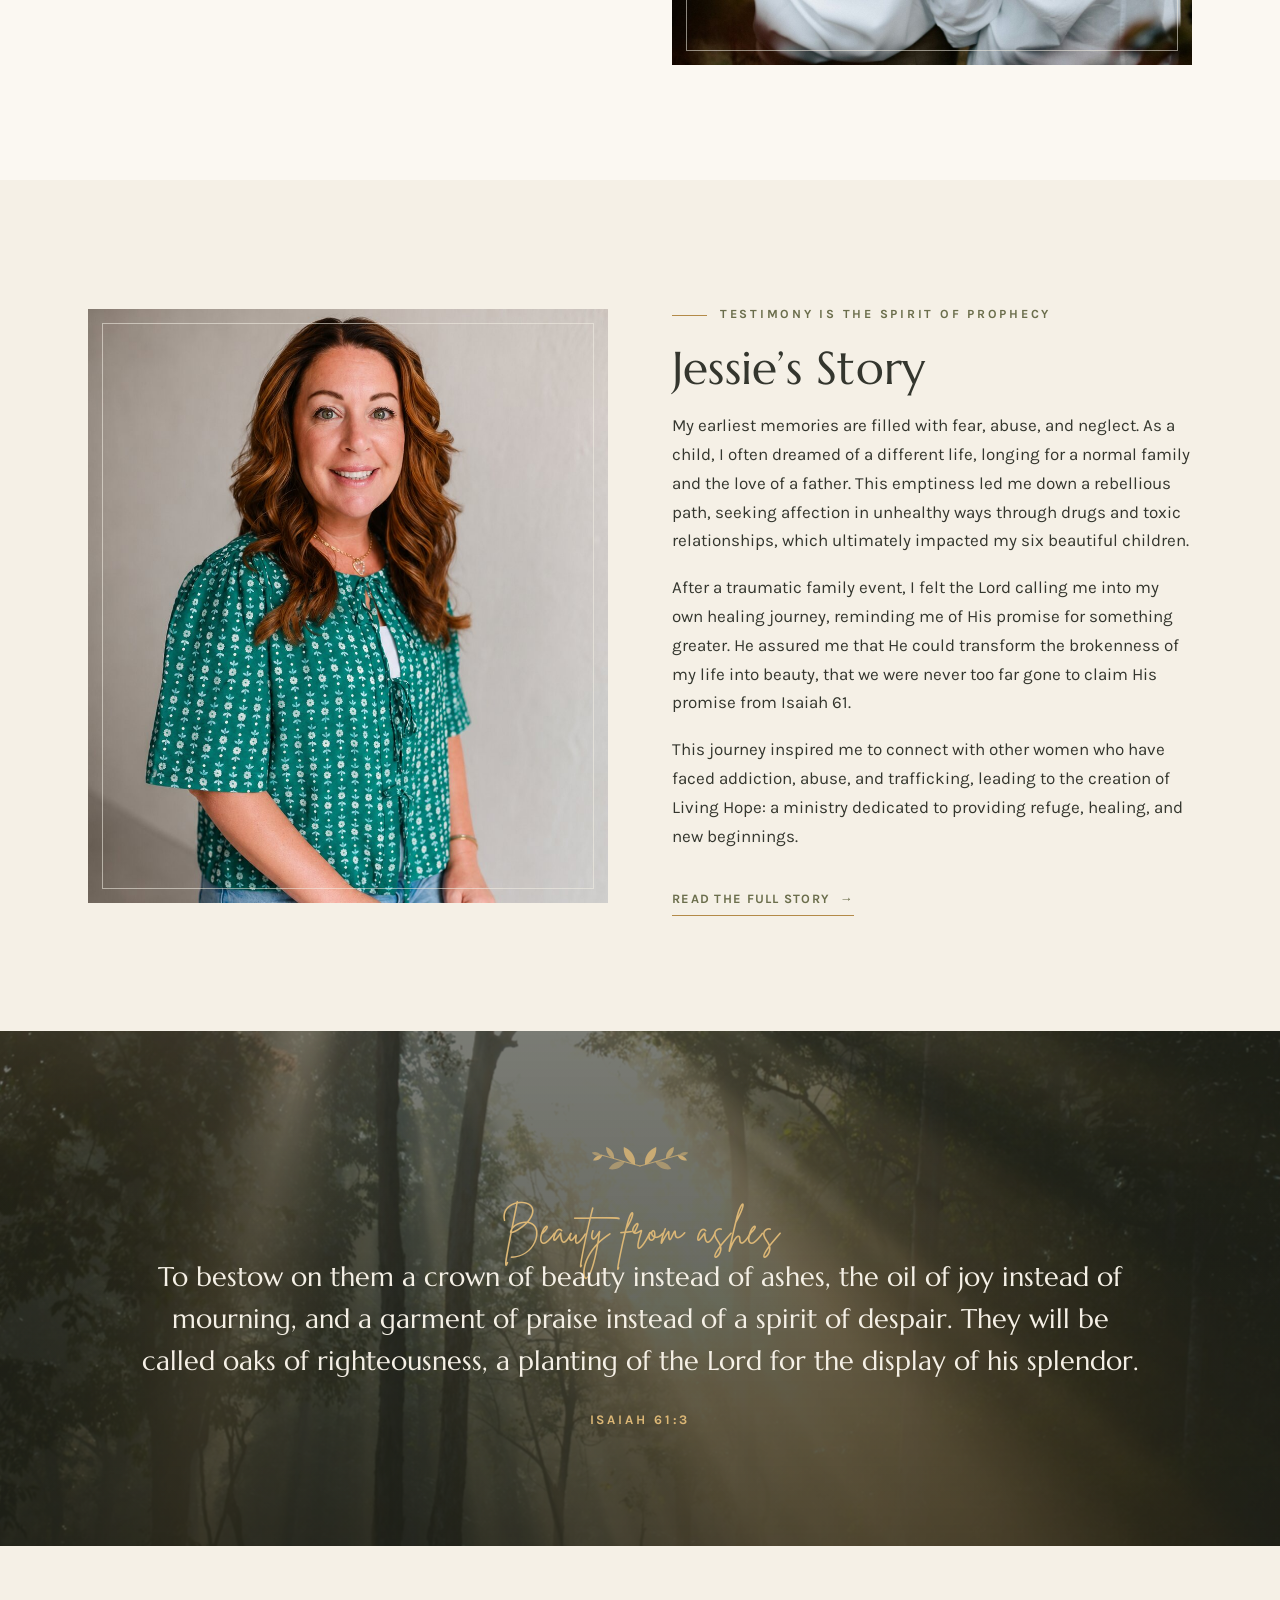
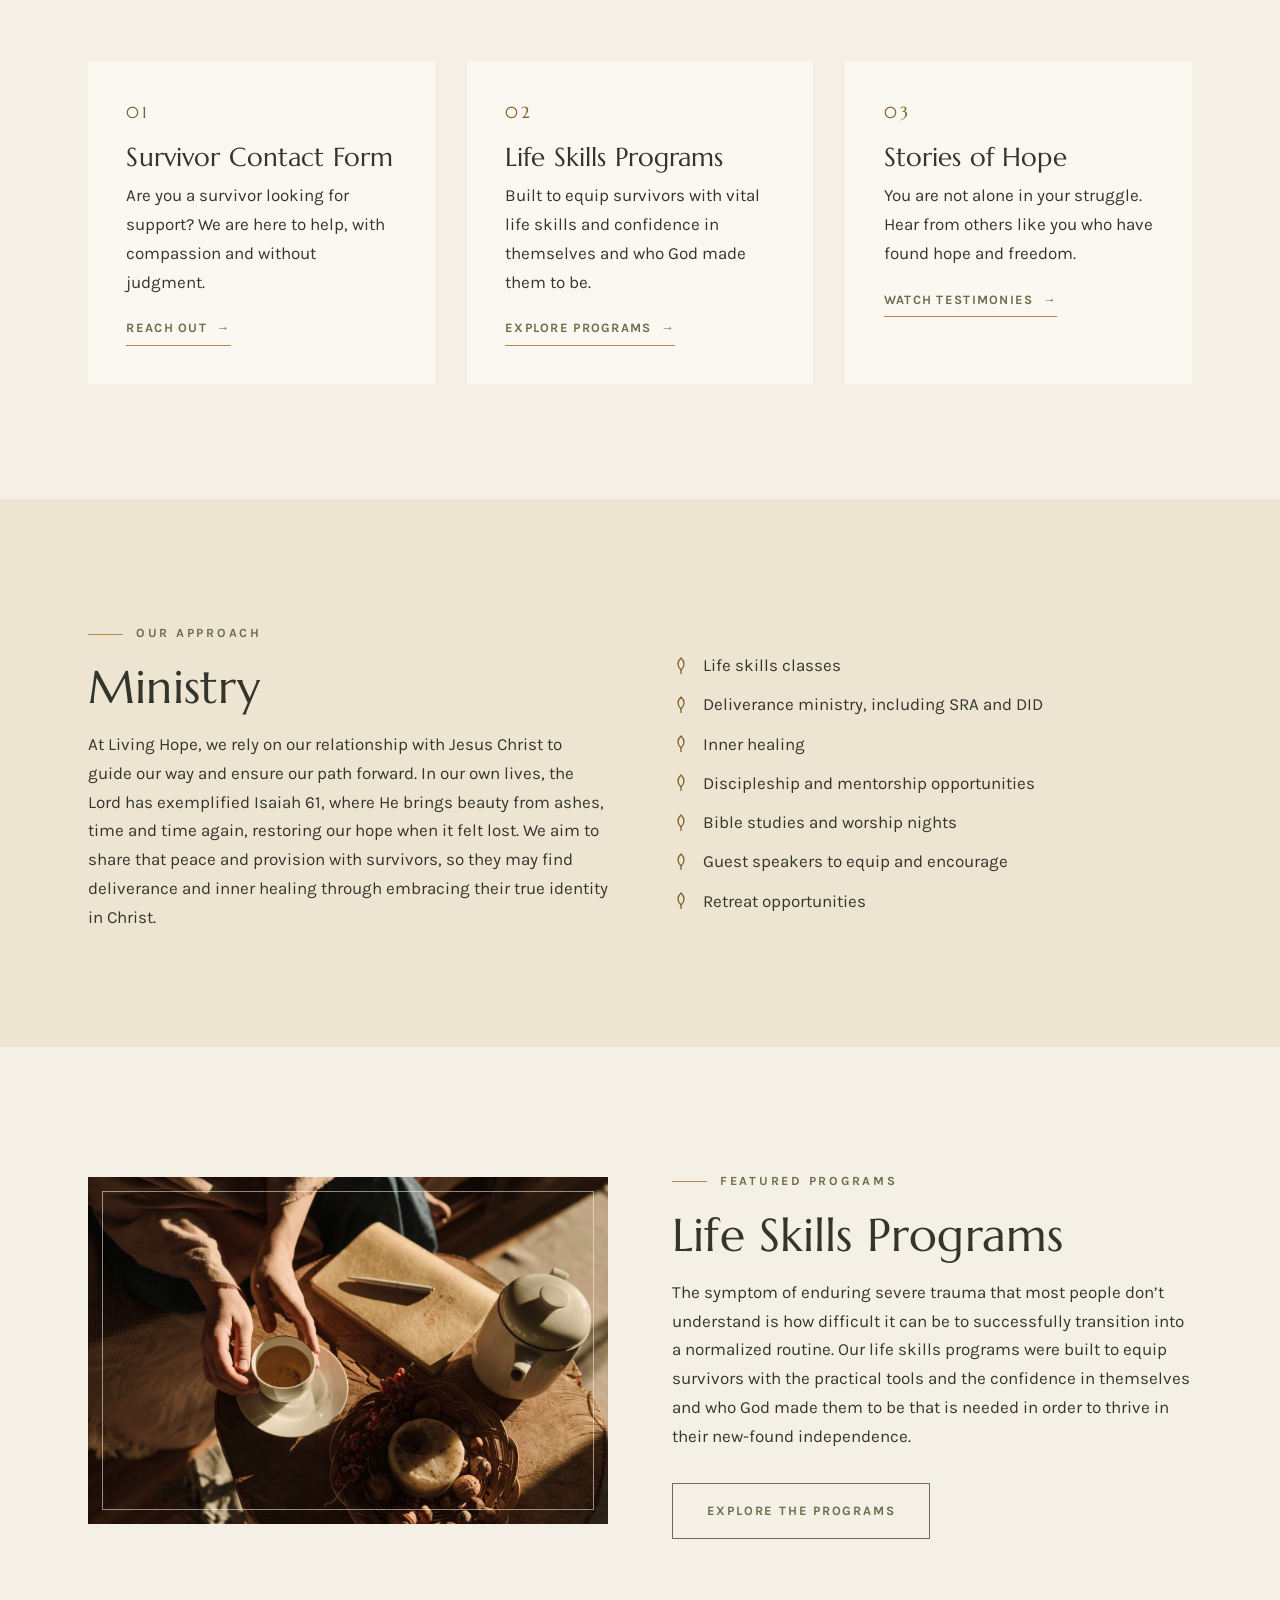
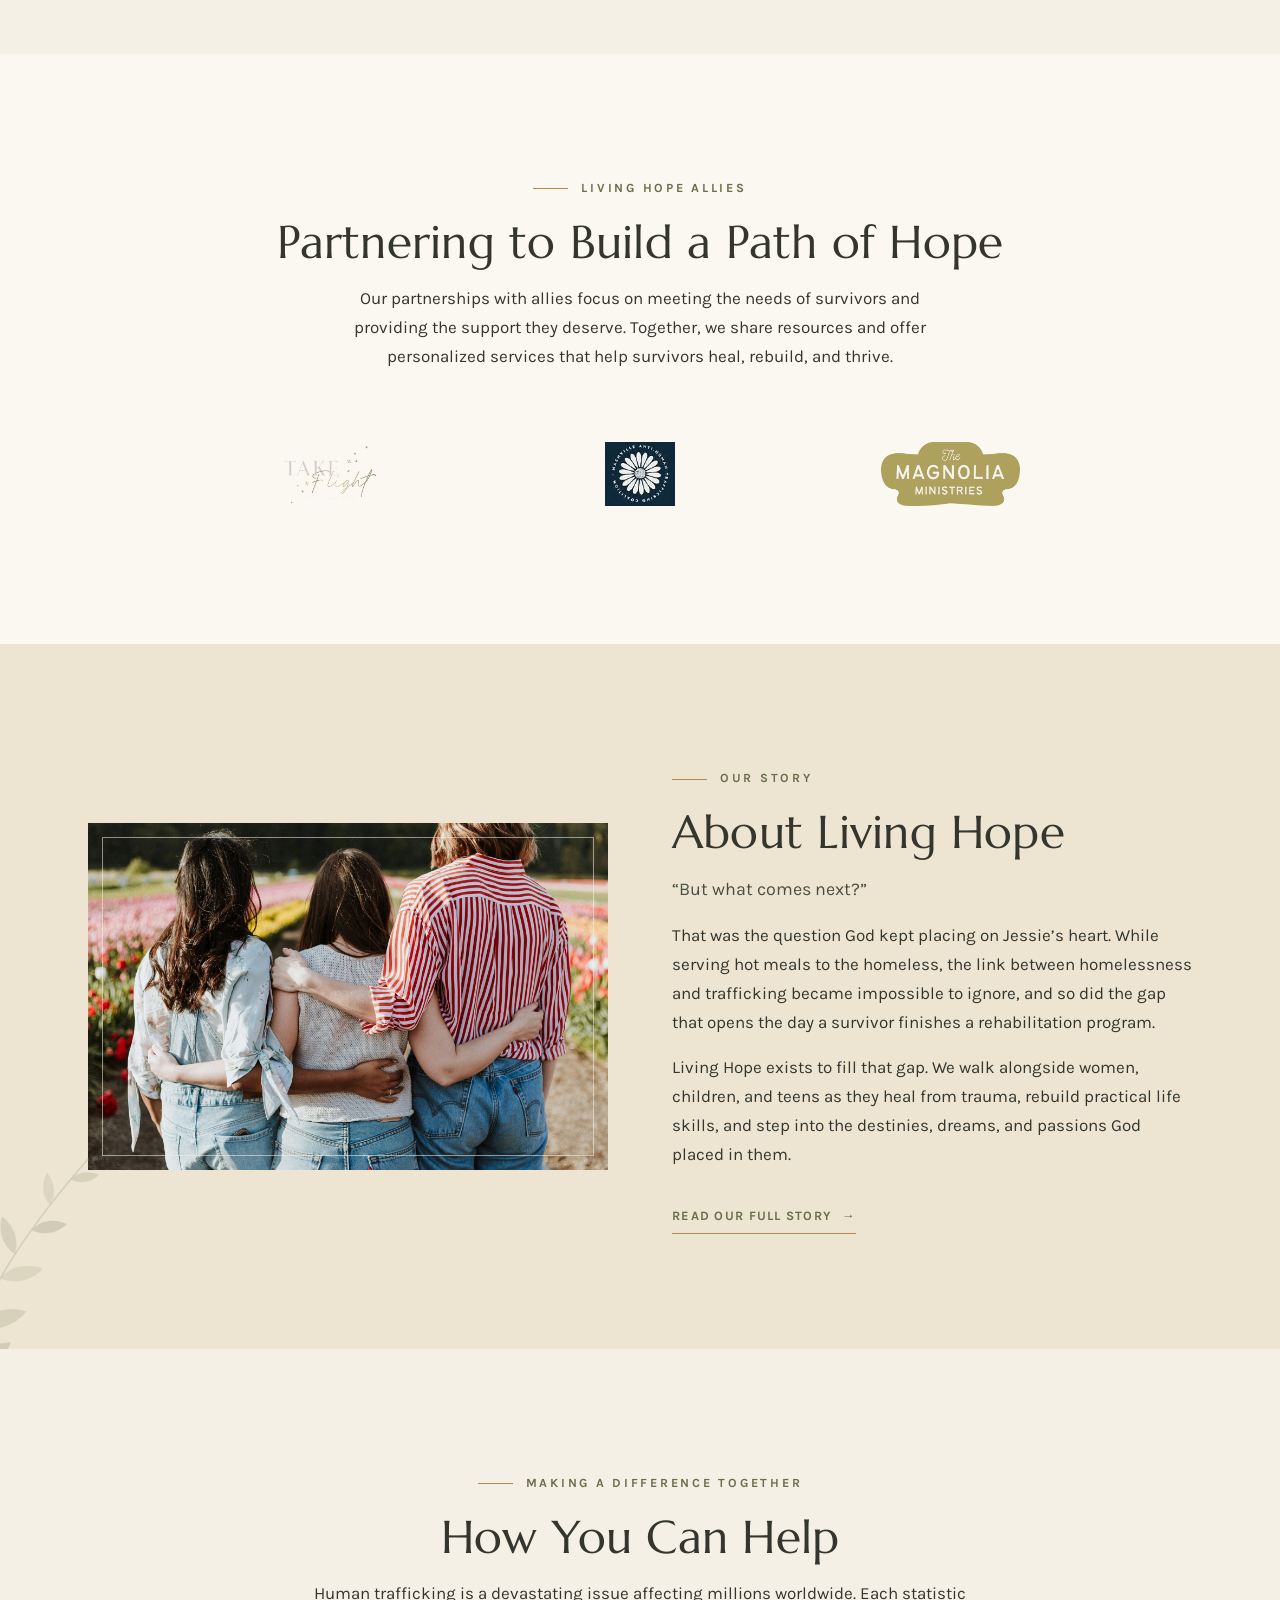
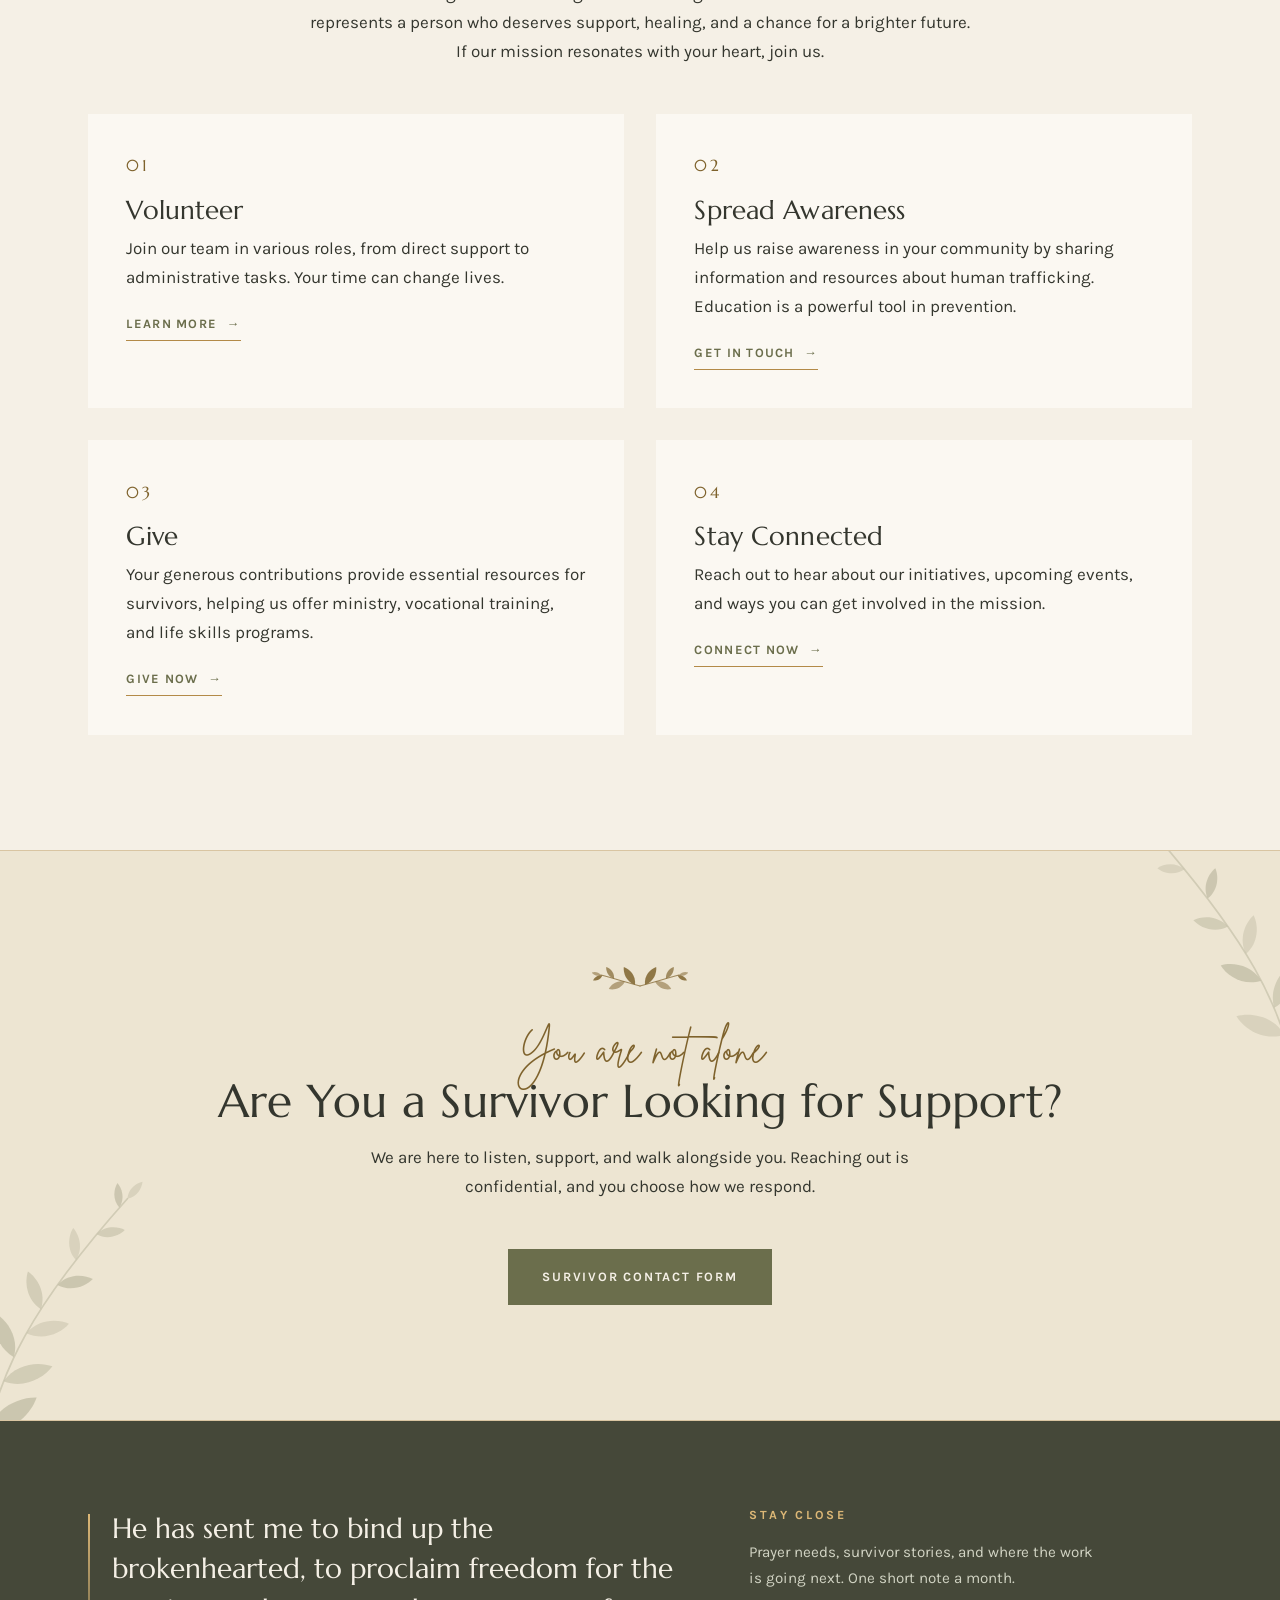
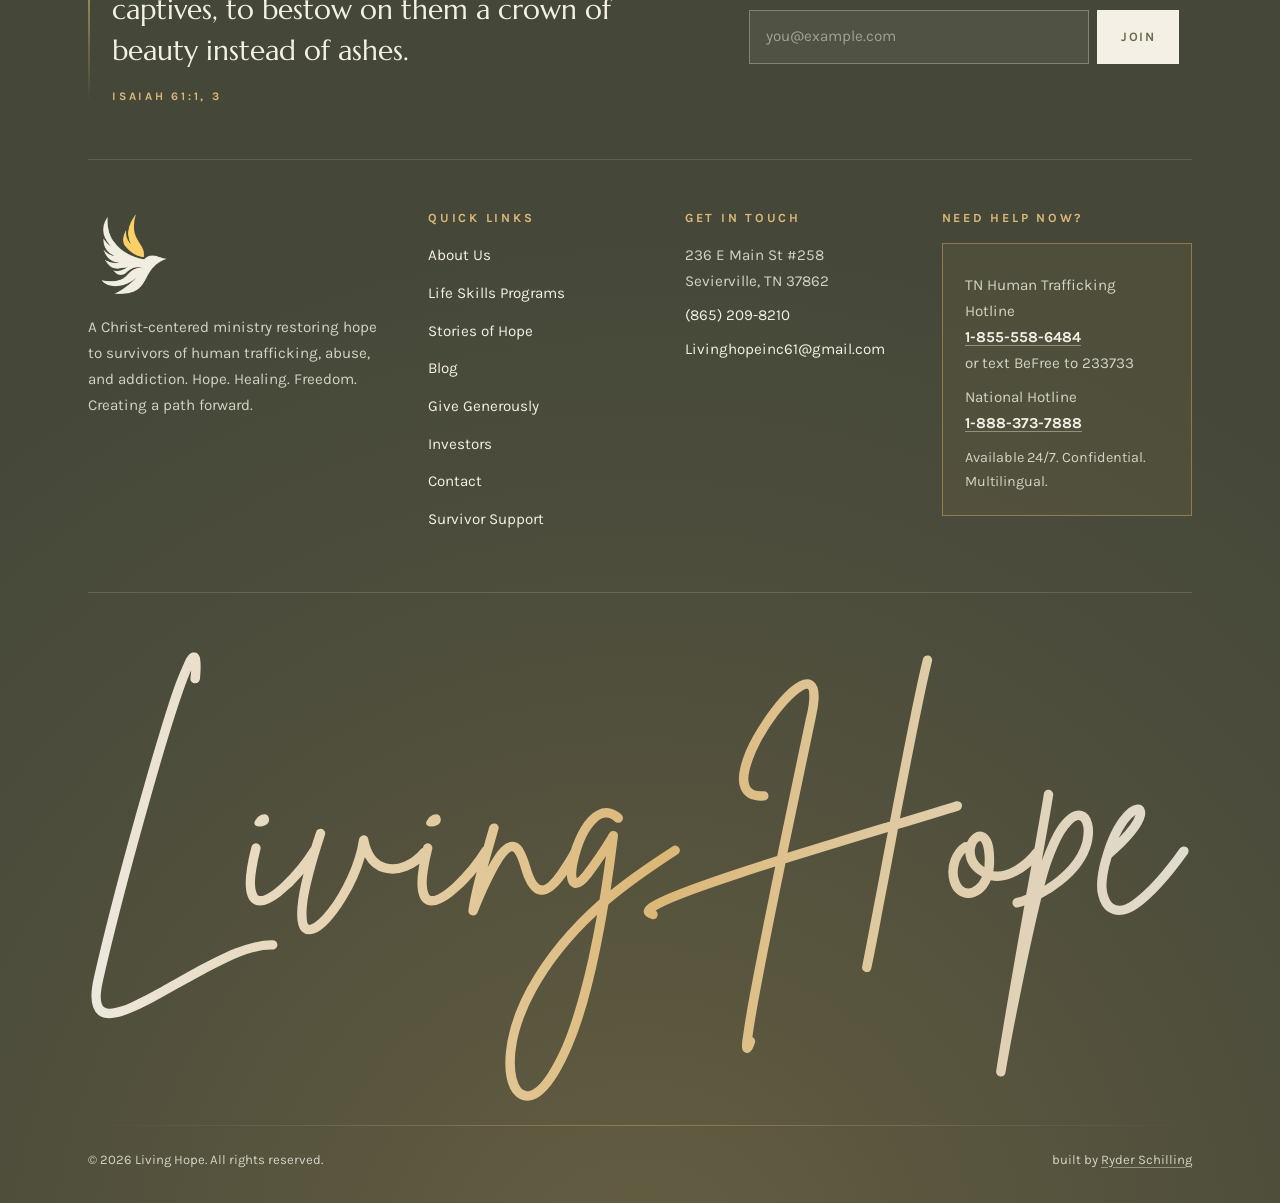
==== commit d6822882: "Revert the allies scroll section, keep the botanicals Ryder called it: back to the plain centred all" ====
--- a/index.html
+++ b/index.html
@@ -209,19 +209,15 @@
   </div>
 </section>
 
-<section class="allies-scroll" aria-labelledby="allies-h">
-  <div class="allies-scroll__stage">
-    <div class="allies-scroll__inner">
-      <p class="eyebrow allies-scroll__eyebrow">Living Hope Allies</p>
-      <h2 id="allies-h" class="allies-scroll__hed"><span class="w" style="--i:0">Partnering</span> <span class="w" style="--i:1">to</span> <span class="w" style="--i:2">Build</span> <span class="w" style="--i:3">a</span> <span class="w" style="--i:4">Path</span> <span class="w" style="--i:5">of</span> <span class="w" style="--i:6">Hope</span></h2>
-      <div class="allies-scroll__rise">
-        <p class="max-c allies-scroll__lede">Our partnerships with allies focus on meeting the needs of survivors and providing the support they deserve. Together, we share resources and offer personalized services that help survivors heal, rebuild, and thrive.</p>
-        <div class="allies-grid">
-          <a href="https://takeflightsurvivors.org" rel="noopener" style="--i:0"><img src="/assets/img/ally-take-flight.webp" alt="Take Flight" loading="lazy" width="354" height="233" decoding="async"></a>
-          <a href="https://nahtcoalition.org" rel="noopener" style="--i:1"><img src="/assets/img/ally-naht-coalition.webp" alt="Nashville Anti-Human Trafficking Coalition" loading="lazy" width="107" height="97" decoding="async"></a>
-          <a href="https://magnoliaministries.org" rel="noopener" style="--i:2"><img src="/assets/img/ally-magnolia-ministries.webp" alt="The Magnolia Ministries" loading="lazy" width="2048" height="945" decoding="async"></a>
-        </div>
-      </div>
+<section class="band-surface" aria-labelledby="allies-h">
+  <div class="container center">
+    <p class="eyebrow">Living Hope Allies</p>
+    <h2 id="allies-h">Partnering to Build a Path of Hope</h2>
+    <p class="max-c mt-2" style="max-width:62ch">Our partnerships with allies focus on meeting the needs of survivors and providing the support they deserve. Together, we share resources and offer personalized services that help survivors heal, rebuild, and thrive.</p>
+    <div class="allies-grid mt-6">
+      <a href="https://takeflightsurvivors.org" rel="noopener"><img src="/assets/img/ally-take-flight.webp" alt="Take Flight" loading="lazy" width="354" height="233" decoding="async"></a>
+      <a href="https://nahtcoalition.org" rel="noopener"><img src="/assets/img/ally-naht-coalition.webp" alt="Nashville Anti-Human Trafficking Coalition" loading="lazy" width="107" height="97" decoding="async"></a>
+      <a href="https://magnoliaministries.org" rel="noopener"><img src="/assets/img/ally-magnolia-ministries.webp" alt="The Magnolia Ministries" loading="lazy" width="2048" height="945" decoding="async"></a>
     </div>
   </div>
 </section>
--- a/css/styles.css
+++ b/css/styles.css
@@ -689,89 +689,6 @@
   .botanical--mission, .botanical--about { display: none; }
 }
 
-
-/* ---------- Allies: the scroll-told section ----------
-   A tall track with a sticky stage inside it, so the page scrolls while the
-   stage is pinned. JS writes one number, --ap (0 to 1, how far through the
-   track we are) plus a per-word pair, and CSS spends it: the headline drifts
-   across and its words settle in, then the lede and the three ally marks rise.
-
-   Every default below is the RESTING state (drift 0, opacity 1, no offset),
-   so with no JS, or with reduced motion, the section is simply a normal
-   centred block that happens to have a big headline. The tall track is
-   applied only under .js, for the same reason. */
-.allies-scroll {
-  position: relative;
-  background: var(--surface);
-  padding: clamp(4.5rem, 9vw, 7.5rem) 0;
-}
-.js .allies-scroll { height: 300vh; padding: 0; }
-.allies-scroll__stage { display: grid; place-items: center; }
-.js .allies-scroll__stage {
-  position: sticky; top: 0; height: 100svh; overflow: hidden;
-}
-.allies-scroll__inner {
-  width: 100%; max-width: 1200px; margin: 0 auto;
-  padding: 0 var(--gutter); text-align: center;
-}
-.allies-scroll__eyebrow {
-  opacity: var(--eb-o, 1);
-  transform: translate3d(0, var(--eb-y, 0), 0);
-}
-.allies-scroll__hed {
-  font-size: clamp(2.1rem, 6.6vw, 5.4rem);
-  line-height: 1.02; letter-spacing: -.015em;
-  max-width: 20ch; margin: .6rem auto 0;
-  transform: translate3d(var(--hed-x, 0px), 0, 0);
-  will-change: transform;
-}
-/* each word carries its own offset so the line assembles as it travels */
-.allies-scroll__hed .w {
-  display: inline-block;
-  opacity: var(--w-o, 1);
-  transform: translate3d(0, var(--w-y, 0px), 0) rotate(var(--w-r, 0deg));
-  transform-origin: 50% 100%;
-}
-.allies-scroll__rise {
-  opacity: var(--rise-o, 1);
-  transform: translate3d(0, var(--rise-y, 0px), 0);
-  margin-top: clamp(1.5rem, 3vw, 2.5rem);
-}
-.allies-scroll__lede { max-width: 62ch; margin: 0 auto; }
-.allies-scroll .allies-grid { margin-top: clamp(1.75rem, 4vw, 3rem); }
-/* the marks come up one after another, each on its own share of the rise */
-.allies-scroll .allies-grid a {
-  opacity: var(--mark-o, 1);
-  transform: translate3d(0, var(--mark-y, 0px), 0) scale(var(--mark-s, 1));
-}
-@media (prefers-reduced-motion: reduce) {
-  .js .allies-scroll { height: auto; padding: clamp(4.5rem, 9vw, 7.5rem) 0; }
-  .js .allies-scroll__stage { position: static; height: auto; overflow: visible; }
-  .allies-scroll__hed, .allies-scroll__hed .w,
-  .allies-scroll__rise, .allies-scroll__eyebrow,
-  .allies-scroll .allies-grid a { transform: none; opacity: 1; }
-}
-/* Phones: the stage still pins, but the stacked one-per-row logo grid made
-   the block taller than the screen and the third mark was cut off at the
-   fold. Inside this section only, the marks sit three across and the lede
-   tightens, so the whole told sequence fits one phone screen. */
-@media (max-width: 640px) {
-  .allies-scroll__inner { padding: 0 1rem; }
-  .allies-scroll__lede { font-size: .92rem; max-width: 40ch; }
-  .allies-scroll .allies-grid {
-    grid-template-columns: repeat(3, 1fr); gap: .5rem;
-    margin-top: 1.5rem;
-  }
-  .allies-scroll .allies-grid a { padding: .7rem .5rem; min-height: 76px; }
-  .allies-scroll .allies-grid img { max-height: 40px; }
-}
-/* Short viewports cannot hold a 5rem headline plus three marks at once.
-   Give the stage its own scroll height rather than clipping the logos. */
-@media (max-height: 660px) {
-  .js .allies-scroll__stage { height: auto; position: static; overflow: visible; }
-  .js .allies-scroll { height: auto; padding: clamp(4.5rem, 9vw, 7.5rem) 0; }
-}
-
 /* ---------- Cards / panels ---------- */
 .panel {
   background: var(--surface);
